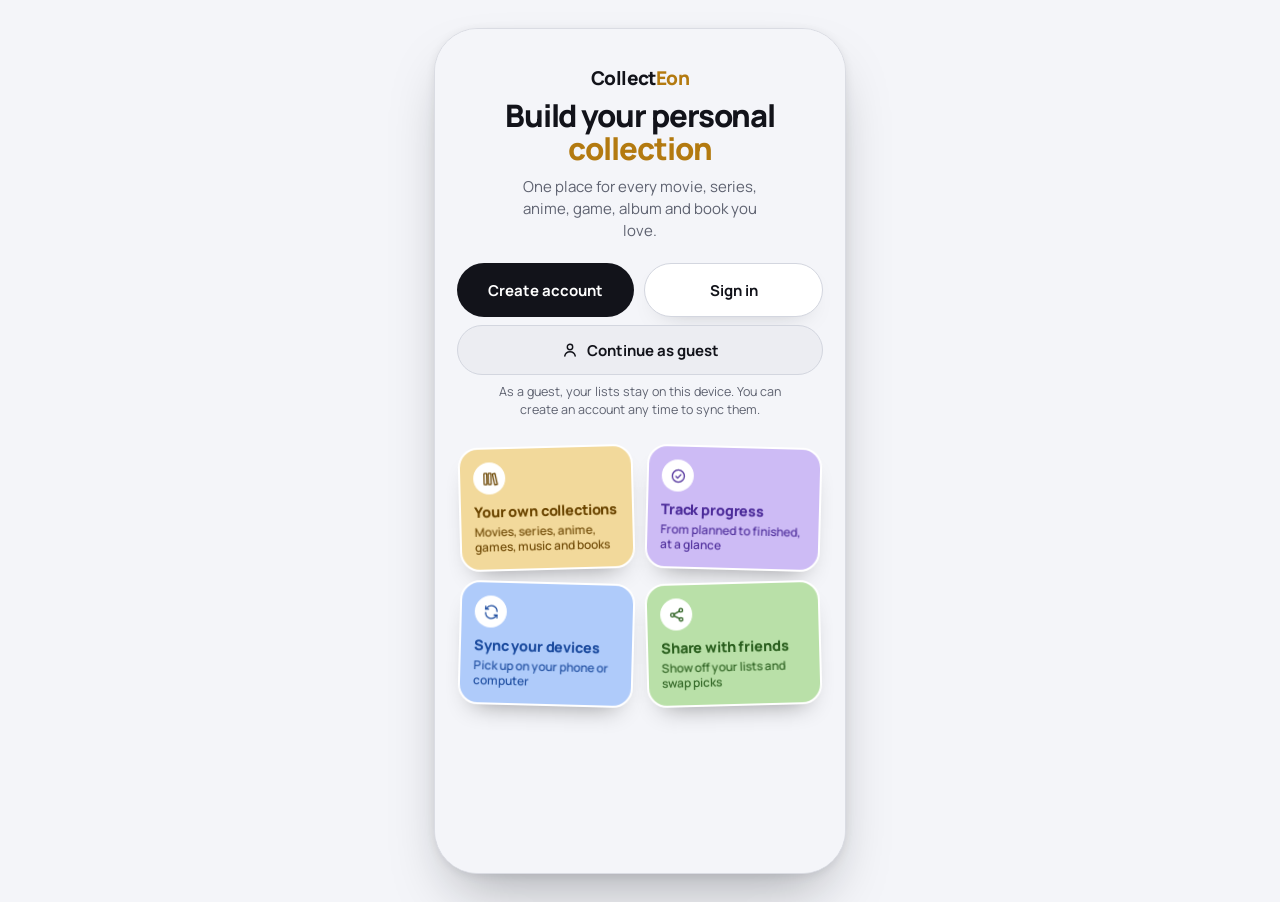
==== index.html @ cd4dd902 "Add files via upload" ====
<!doctype html>
<html lang="en">
<head>
<meta charset="utf-8">
<meta name="viewport" content="width=device-width, initial-scale=1, viewport-fit=cover">
<meta name="theme-color" content="#F4F5F9">
<title>CollectEon</title>
<meta name="application-name" content="CollectEon">
<meta name="apple-mobile-web-app-title" content="CollectEon">
<meta name="description" content="CollectEon: one place for every movie, series, anime, game, album and book you love.">
<link rel="preconnect" href="https://fonts.googleapis.com">
<link rel="preconnect" href="https://fonts.gstatic.com" crossorigin>
<link rel="preload" as="style" href="https://fonts.googleapis.com/css2?family=Manrope:wght@400;500;600;700;800&display=swap">
<link href="https://fonts.googleapis.com/css2?family=Manrope:wght@400;500;600;700;800&display=swap" rel="stylesheet" media="print" onload="this.media='all'">
<noscript><link href="https://fonts.googleapis.com/css2?family=Manrope:wght@400;500;600;700;800&display=swap" rel="stylesheet"></noscript>
<style>
:root{
  --bg:#F4F5F9; --surface:#FFFFFF; --ink:#12131A; --muted:#5E6270; --line:#DADCE3; --chip:#ECEDF2;
  --btn:#12131A; --on-btn:#FFFFFF; --shadow:0 10px 26px -18px rgba(18,19,26,0.35); --shadow-strong:0 14px 28px -12px rgba(18,19,26,0.5);
  --drop-bg:#FBE3E1; --drop-ink:#A3322B; --scrim:rgba(18,19,26,0.45); --tab-border:#E6E8EE; --accent:#B37A10; --edge:#D3D6DF;
  --frame-shadow:0 30px 60px -20px rgba(15,18,22,0.35), 0 2px 10px rgba(15,18,22,0.08);
  --font-display:"Manrope",-apple-system,BlinkMacSystemFont,"Segoe UI",sans-serif;
  --font-body:"Manrope",-apple-system,BlinkMacSystemFont,"Segoe UI",sans-serif;
  color-scheme: light;
}
@media (prefers-color-scheme: dark){
  :root:not([data-theme="light"]){
    --bg:#0E0F14; --surface:#1A1C24; --ink:#F1F2F5; --muted:#A3A7B4; --line:#2E313C; --chip:#262934;
    --btn:#F1F2F5; --on-btn:#12131A; --shadow:0 10px 26px -18px rgba(0,0,0,0.7); --shadow-strong:0 14px 28px -12px rgba(0,0,0,0.75);
    --drop-bg:#3D1B19; --drop-ink:#F08A82; --scrim:rgba(0,0,0,0.62); --tab-border:#262934; --accent:#E0AA47; --edge:#3A3E4D;
    color-scheme: dark;
  }
}
:root[data-theme="dark"]{
  --bg:#0E0F14; --surface:#1A1C24; --ink:#F1F2F5; --muted:#A3A7B4; --line:#2E313C; --chip:#262934;
  --btn:#F1F2F5; --on-btn:#12131A; --shadow:0 10px 26px -18px rgba(0,0,0,0.7); --shadow-strong:0 14px 28px -12px rgba(0,0,0,0.75);
  --drop-bg:#3D1B19; --drop-ink:#F08A82; --scrim:rgba(0,0,0,0.62); --tab-border:#262934; --accent:#E0AA47; --edge:#3A3E4D;
  color-scheme: dark;
}
:root[data-theme="light"]{ color-scheme: light; }

*{box-sizing:border-box}
html,body{height:100%;margin:0}
body{background:var(--bg);font-family:var(--font-body);color:var(--ink);-webkit-font-smoothing:antialiased}
img{max-width:100%}
[hidden]{display:none!important}
button,input,textarea{font-family:inherit;color:inherit}
button{cursor:pointer}
:focus-visible{outline:2px solid var(--accent);outline-offset:2px}

#app{min-height:100%;display:flex;align-items:stretch;justify-content:center}
.phone{position:relative;width:100%;min-height:100vh;min-height:100dvh;background:var(--bg);overflow:hidden;isolation:isolate}
@media (min-width:481px){
  #app{padding:28px 16px}
  .phone{max-width:412px;min-height:0;height:min(880px,94vh);margin:0 auto;border-radius:44px;box-shadow:var(--frame-shadow);border:1px solid var(--line)}
}
.screen{position:absolute;inset:0;display:flex;flex-direction:column;background:var(--bg);
  padding-top:env(safe-area-inset-top, 0px)}
.screen[hidden]{display:none!important}
.scroll{flex:1;overflow-y:auto;overflow-x:hidden;padding:20px 22px 28px;-webkit-overflow-scrolling:touch}
.screen.has-tabs .scroll{padding-bottom:calc(120px + env(safe-area-inset-bottom, 0px))}

/* Type */
.display-xl{margin:0;font-family:var(--font-display);font-size:29px;font-weight:800;letter-spacing:-0.03em;line-height:1.12}
.display-l{margin:0;font-family:var(--font-display);font-size:22px;font-weight:700;letter-spacing:-0.01em}
.h2{margin:0;font-family:var(--font-display);font-size:20px;font-weight:700}
.greet{margin:0 0 2px;font-size:14px;font-weight:500;color:var(--muted)}
.muted{color:var(--muted)}
.section-label{font-size:13px;font-weight:600;color:var(--muted);margin:20px 0 8px}
.tabular{font-variant-numeric:tabular-nums}

/* Buttons */
.btn{appearance:none;border:none;font-size:15px;font-weight:700;height:56px;padding:0 22px;border-radius:999px;
  display:flex;align-items:center;justify-content:center;gap:8px;width:100%;transition:transform .15s ease}
.btn:active{transform:scale(.97)}
.btn svg{width:18px;height:18px;flex:0 0 auto}
.btn-primary{background:var(--btn);color:var(--on-btn)}
.btn-secondary{background:var(--surface);color:var(--ink);box-shadow:var(--shadow);border:1.5px solid var(--edge)}
.btn-ghost{background:var(--chip);color:var(--ink)}
.btn-danger{background:var(--drop-ink);color:#fff}
.btn-small{width:auto;height:40px;padding:0 16px;font-size:13.5px}
.btn[disabled]{opacity:.4;cursor:not-allowed}
.roundbtn{width:44px;height:44px;border-radius:50%;border:none;background:var(--surface);color:var(--ink);display:flex;align-items:center;justify-content:center;
  box-shadow:var(--shadow);flex:0 0 auto}
.roundbtn svg{width:20px;height:20px}
.roundbtn.ink{background:var(--btn);color:var(--on-btn);box-shadow:none}
.roundbtn:active{transform:scale(.94)}
.linkbtn{background:none;border:none;font-size:14px;font-weight:600;color:var(--ink);padding:6px 0}

/* Top bars */
.topbar{display:flex;align-items:center;justify-content:space-between;gap:12px}
.topbar .crumb{flex:1;text-align:center;font-size:13px;font-weight:700;color:var(--deep, var(--muted));white-space:nowrap;overflow:hidden;text-overflow:ellipsis}
.topbar .spacer{width:44px;flex:0 0 auto}
.headrow{display:flex;align-items:center;justify-content:space-between;gap:12px}

/* Tab bar */
.tabbar{position:absolute;left:0;right:0;bottom:0;z-index:20;background:var(--surface);border-top:1px solid var(--tab-border);
  display:grid;grid-template-columns:repeat(3,minmax(0,1fr));padding:8px 12px calc(14px + env(safe-area-inset-bottom, 0px))}
.tab{background:none;border:none;color:var(--muted);display:flex;flex-direction:column;align-items:center;justify-content:center;gap:4px;
  font-size:11.5px;font-weight:600;min-height:52px;border-radius:14px}
.tab svg{width:22px;height:22px}
.tab.is-active{color:var(--ink);font-weight:700}

/* Covers: the poster fills its box (cropped from the centre if its shape differs), never letterboxed */
.pf{position:relative;width:100%;height:100%;display:block;overflow:hidden}
.pf.fit .pf-img{object-fit:contain}
.pf .pf-bg{position:absolute;inset:-12%;width:124%;height:124%;max-width:none;object-fit:cover;filter:blur(14px) saturate(1.15);opacity:.55;transform:scale(1.05)}
.pf .pf-img{position:relative;width:100%;height:100%;object-fit:cover;object-position:center;display:block}
.cover{position:relative;overflow:hidden;background:var(--t2, var(--chip));color:var(--deep, var(--muted));display:flex;align-items:center;justify-content:center;flex:0 0 auto}
.cover > svg{width:40%;max-width:28px;height:auto}
.cover.v1{background:var(--t1)} .cover.v2{background:var(--t2)} .cover.v3{background:var(--t3)}
.thumb-s .pf-bg{filter:blur(5px) saturate(1.15)}

/* Status pieces */
.dot{width:8px;height:8px;border-radius:50%;border:1.5px solid currentColor;flex:0 0 auto;display:inline-block}
.dot.st-progress{background:linear-gradient(90deg, currentColor 50%, transparent 50%)}
.dot.st-dropped,.dot.st-completed{background:currentColor}
.st-pill{display:inline-flex;align-items:center;gap:5px;border-radius:999px;font-size:12px;font-weight:700;border:1.5px solid transparent;white-space:nowrap}
.st-pill svg{width:12px;height:12px}
.st-pill.st-completed{background:var(--t1);color:var(--deep);border-color:var(--t1)}
.st-pill.st-progress{background:var(--chip);color:var(--ink);border-color:var(--chip)}
.st-pill.st-dropped{background:var(--drop-bg);color:var(--drop-ink);border-color:var(--drop-bg)}
.st-pill.st-planned{background:var(--surface);color:var(--muted);border-color:var(--line)}
button.st-pill{height:34px;padding:0 8px 0 10px}
button.st-pill .chev{width:12px;height:12px;opacity:.8}

/* Segmented controls */
.seg{display:grid;grid-template-columns:repeat(4,minmax(0,1fr));gap:4px;background:var(--surface);border-radius:999px;padding:5px;box-shadow:var(--shadow)}
.seg.three{grid-template-columns:repeat(3,minmax(0,1fr))}
.seg-opt{height:40px;border:none;border-radius:999px;background:transparent;color:var(--muted);font-size:13px;font-weight:600;padding:0 4px;white-space:nowrap;overflow:hidden;text-overflow:ellipsis}
.seg-opt.is-active{background:var(--btn);color:var(--on-btn);font-weight:700}

/* Fields */
.field{background:var(--surface);border:1.5px solid transparent;border-radius:16px;padding:14px 16px;font-size:15px;color:var(--ink);width:100%;box-shadow:var(--shadow)}
.field::placeholder{color:var(--muted)}
.field:focus{outline:none;border-color:var(--ink)}
textarea.field{resize:vertical;min-height:96px;line-height:1.45}

/* Select (theme picker, folder picker) */
.select-wrap{position:relative}
.select-trigger{width:100%;height:52px;display:flex;align-items:center;gap:10px;background:var(--surface);border:1.5px solid transparent;border-radius:18px;
  padding:0 16px;font-size:15px;font-weight:700;color:var(--ink);box-shadow:var(--shadow)}
.select-trigger-icon{width:22px;height:22px;display:flex;align-items:center;justify-content:center;color:var(--deep, var(--muted));flex:0 0 auto}
.select-trigger-icon svg{width:20px;height:20px}
.select-trigger-label{flex:1;text-align:left;white-space:nowrap;overflow:hidden;text-overflow:ellipsis}
.select-trigger.placeholder .select-trigger-label{color:var(--muted);font-weight:600}
.select-chevron{width:16px;height:16px;color:var(--muted);flex:0 0 auto;transition:transform .15s ease}
.select-trigger.is-open .select-chevron{transform:rotate(180deg)}
.select-count{font-size:12.5px;font-weight:700;background:var(--chip);color:var(--ink);border-radius:999px;padding:4px 10px;font-variant-numeric:tabular-nums}
.select-menu{position:absolute;top:calc(100% + 8px);left:0;right:0;background:var(--surface);border:1px solid var(--line);border-radius:18px;
  box-shadow:0 18px 40px -18px rgba(0,0,0,.45);z-index:15;overflow:hidden;padding:6px}
.select-option{display:flex;align-items:center;gap:12px;padding:12px;border-radius:12px;font-size:15px;font-weight:600;color:var(--ink);cursor:pointer}
.select-option svg{width:20px;height:20px;color:var(--deep, var(--muted));flex:0 0 auto}
.select-option span:nth-child(2){flex:1}
.select-option:hover,.select-option.is-selected{background:var(--chip)}
.select-option .select-count{background:transparent;padding:0}

/* Home (start screen) */
#screen-home .scroll{display:flex;flex-direction:column}
.home-stage{flex:1 0 auto;display:flex;flex-direction:column;align-items:center;justify-content:flex-start;text-align:center;gap:24px;padding:22px 0 8px}
.home-title{margin:0;font-family:var(--font-display);font-size:31px;text-wrap:balance;font-weight:800;letter-spacing:-0.035em;line-height:1.05}
.home-title span{display:block;color:var(--accent)}
.home-tagline{margin:12px auto 0;max-width:270px;font-size:15px;line-height:1.45;color:var(--muted)}
.home-actions{display:flex;gap:10px;width:100%;margin-top:10px}
.home-actions .btn{flex:1;padding:0 14px}
.start-label{font-size:13px;font-weight:700;color:var(--muted);margin-bottom:10px}
.cat-chips{display:flex;flex-wrap:wrap;justify-content:center;gap:8px}
.cat-chip{height:44px;border:none;border-radius:999px;background:var(--t1);color:var(--deep);display:inline-flex;align-items:center;gap:7px;padding:0 15px 0 12px;font-size:14px;font-weight:700}
.cat-chip svg{width:18px;height:18px}
.cat-chip:active{transform:scale(.96)}
.soft-card{background:var(--surface);border-radius:22px;padding:18px;box-shadow:var(--shadow)}
.cont-box{width:100%;text-align:left;padding:14px}
.cont-head{display:flex;align-items:baseline;justify-content:space-between;gap:10px;margin-bottom:12px}
.cont-head strong{font-size:15px;font-weight:800}
.cont-head span{font-size:12.5px;font-weight:600;color:var(--muted)}
.cont-row{display:grid;grid-template-columns:repeat(3,minmax(0,1fr));gap:10px}
.cc{background:none;border:none;padding:0;text-align:left;display:flex;flex-direction:column;gap:5px;min-width:0;color:var(--ink)}
.cc .cover{width:100%;height:92px;border-radius:12px}
.cc-title{font-size:12.5px;font-weight:700;white-space:nowrap;overflow:hidden;text-overflow:ellipsis}
.cc-sub{font-size:11.5px;font-weight:600;color:var(--deep);white-space:nowrap;overflow:hidden;text-overflow:ellipsis}

/* Feature cards: two rows of two, one centred below; all inside the screen */
.fan{width:100%;flex:0 0 auto;display:grid;grid-template-columns:repeat(2,minmax(0,1fr));gap:12px;padding:6px 2px 4px}
.fan-card{min-height:112px;border-radius:20px;border:2px solid var(--surface);
  box-shadow:0 14px 26px -16px rgba(0,0,0,.45);padding:13px 13px 14px;background:var(--t2);color:var(--deep);
  display:flex;flex-direction:column;align-items:flex-start;gap:10px;text-align:left;transform:var(--tf)}
.fan-card:nth-child(5){grid-column:1 / -1;justify-self:center;width:calc(50% - 6px)}
.fan-card:nth-child(4n+1){--tf:rotate(-1.5deg)}
.fan-card:nth-child(4n+2){--tf:rotate(1.5deg)}
.fan-card:nth-child(4n+3){--tf:rotate(1.5deg)}
.fan-card:nth-child(4n){--tf:rotate(-1.5deg)}
.fan-card:nth-child(5){--tf:rotate(-1deg)}
.fc-icon{width:32px;height:32px;border-radius:50%;background:var(--surface);color:var(--deep);display:flex;align-items:center;justify-content:center;flex:0 0 auto}
.fc-icon svg{width:17px;height:17px}
.fc-text{display:flex;flex-direction:column;gap:3px}
.fc-title{font-size:14.5px;font-weight:800;line-height:1.15;letter-spacing:-0.01em}
.fc-sub{font-size:12px;font-weight:600;line-height:1.3;opacity:.9}
.fan.animate .fan-card{animation:cardIn .6s cubic-bezier(.2,.8,.2,1) both}
.fan.animate .fan-card:nth-child(2){animation-delay:.06s}
.fan.animate .fan-card:nth-child(3){animation-delay:.12s}
.fan.animate .fan-card:nth-child(4){animation-delay:.18s}
.fan.animate .fan-card:nth-child(5){animation-delay:.24s}
@keyframes cardIn{from{transform:translateY(16px);opacity:0}to{transform:var(--tf);opacity:1}}
.title-block{margin-top:0}
.title-block .wordmark{margin-bottom:8px}

/* App name */
.wordmark{margin:0;text-align:center;font-family:var(--font-display);font-size:19px;font-weight:800;letter-spacing:-0.03em;color:var(--ink);flex:0 0 auto}
.wordmark span{color:var(--accent)}

/* Welcome (first screen: sign in or continue as guest) */
.welcome-scroll{display:flex;flex-direction:column;padding-top:36px;padding-bottom:calc(28px + env(safe-area-inset-bottom, 0px))}
.welcome-stage{flex:1 0 auto;display:flex;flex-direction:column;align-items:center;justify-content:flex-start;text-align:center;gap:22px}
.welcome-actions{width:100%;display:flex;flex-direction:column;gap:8px;text-align:center}
.welcome-btns{display:flex;gap:10px}
.welcome-btns .btn{flex:1;padding:0 12px;height:54px}
.welcome-guest{height:50px;font-size:15px;border:1.5px solid var(--edge)}
.welcome-note{margin:0 auto;max-width:300px;text-align:center;font-size:12.5px;line-height:1.4;color:var(--muted)}

/* Home sections for returning users */
.home-sec{width:100%;text-align:left}
.home-sec-head{display:flex;align-items:baseline;justify-content:space-between;margin:2px 0 10px}
.home-sec-head h2{margin:0;font-family:var(--font-display);font-size:18px;font-weight:800;letter-spacing:-0.02em}
.pin-row{display:flex;gap:10px;overflow-x:auto;margin:0 -22px;padding:0 22px 4px;scrollbar-width:none}
.pin-row::-webkit-scrollbar{display:none}
.pin-card{flex:0 0 150px;border:none;border-radius:20px;background:var(--t1);color:var(--deep);padding:14px;text-align:left;display:flex;flex-direction:column;gap:8px}
.pin-card svg{width:20px;height:20px}
.pin-card .pc-name{font-size:14.5px;font-weight:800;color:var(--ink);white-space:nowrap;overflow:hidden;text-overflow:ellipsis}
.pin-card .pc-prog{font-size:12px;font-weight:600}
.pin-card .bar{background:color-mix(in srgb, var(--deep) 16%, transparent)}
.cont-box{text-align:left}
.pick-btn{display:inline-flex;align-items:center;gap:6px;height:32px;padding:0 12px;border:none;border-radius:999px;background:var(--chip);color:var(--ink);font-size:12.5px;font-weight:700}
.pick-btn svg{width:15px;height:15px}
.act-row{width:100%;border:none;text-align:left;background:var(--surface);border-radius:18px;padding:8px 14px 8px 8px;display:flex;align-items:center;gap:12px;color:var(--ink)}
.act-row .cover{width:40px;height:56px;border-radius:10px}
.act-text{flex:1;min-width:0;display:flex;flex-direction:column;gap:2px}
.act-title{font-size:14.5px;font-weight:700;white-space:nowrap;overflow:hidden;text-overflow:ellipsis}
.act-sub{font-size:12.5px;font-weight:600;color:var(--deep);white-space:nowrap;overflow:hidden;text-overflow:ellipsis}
.act-time{font-size:12px;color:var(--muted);flex:0 0 auto}
.stats-card{padding:16px}
.stat-tiles{display:grid;grid-template-columns:repeat(3,minmax(0,1fr));gap:8px}
.stat-tile{background:var(--bg);border-radius:14px;padding:12px 10px;display:flex;flex-direction:column;gap:2px}
.st-num{font-family:var(--font-display);font-size:24px;font-weight:800;letter-spacing:-0.02em}
.st-lab{font-size:11.5px;font-weight:600;color:var(--muted);line-height:1.25}
.cat-bars{margin-top:14px;display:flex;flex-direction:column;gap:10px}
.cat-bar{display:grid;grid-template-columns:22px minmax(0,1fr) auto;align-items:center;gap:10px}
.cat-bar svg{width:18px;height:18px;color:var(--deep)}
.cat-bar .cb-main{display:flex;flex-direction:column;gap:5px;min-width:0}
.cat-bar .cb-name{font-size:13px;font-weight:700}
.cat-bar .cb-num{font-size:12.5px;font-weight:700;color:var(--muted)}
.pick-card{text-align:center;display:flex;flex-direction:column;align-items:center}
.pick-eyebrow{margin:0 0 14px;font-size:13px;font-weight:700;color:var(--muted)}
.pick-card .cover{width:120px;height:180px;border-radius:16px;box-shadow:0 18px 30px -16px rgba(0,0,0,.45)}
.pick-card .modal-actions{width:100%}

/* Collections */
.coll-list{display:flex;flex-direction:column;gap:12px;margin-top:14px}
.coll-card{width:100%;background:var(--surface);border-radius:24px;padding:13px 6px 13px 14px;display:flex;align-items:center;gap:4px;box-shadow:var(--shadow);color:var(--ink)}
.coll-open{flex:1;min-width:0;border:none;background:none;padding:0;text-align:left;display:flex;align-items:center;gap:14px;color:inherit}
.coll-more{width:40px;height:44px;border:none;border-radius:12px;background:transparent;color:var(--muted);display:flex;align-items:center;justify-content:center;flex:0 0 auto}
.coll-more svg{width:20px;height:20px}
.coll-more:hover{background:var(--chip)}
.coll-name .pin-mark{display:inline-flex;vertical-align:-2px;margin-right:5px;color:var(--accent)}
.coll-name .pin-mark svg{width:14px;height:14px}
.stack-covers{display:flex;flex:0 0 auto;width:76px;height:68px;justify-content:center}
.stack-covers .cover{width:40px;height:58px;border-radius:10px;border:2px solid var(--surface)}
.stack-covers .cover:nth-child(2){margin-left:-22px;margin-top:4px}
.stack-covers .cover:nth-child(3){margin-left:-22px;margin-top:8px}
.coll-meta{flex:1;min-width:0;display:flex;flex-direction:column;gap:6px}
.coll-name{font-size:16px;font-weight:700;white-space:nowrap;overflow:hidden;text-overflow:ellipsis}
.coll-kind{font-size:12.5px;font-weight:600;color:var(--deep)}
.bar{height:6px;border-radius:4px;background:var(--track);overflow:hidden;display:block}
.bar > span{display:block;height:100%;border-radius:4px;background:var(--bar);transition:width .25s ease}
.coll-progress{font-size:12.5px;color:var(--muted)}
.coll-open > svg{width:16px;height:16px;color:var(--muted);flex:0 0 auto}

.empty{display:flex;flex-direction:column;align-items:center;text-align:center;gap:14px;padding:48px 20px;color:var(--muted)}
.empty .ring-icon{width:60px;height:60px;border-radius:50%;background:var(--chip);display:flex;align-items:center;justify-content:center;color:var(--muted)}
.empty .ring-icon svg{width:26px;height:26px}
.empty p{margin:0;max-width:240px;font-size:14px;line-height:1.45}

/* Collection detail */
.coll-title{margin-top:14px}
.progress-row{margin-top:10px;display:flex;align-items:center;gap:12px}
.progress-row .bar{flex:1;height:8px}
.progress-row .count{font-size:13px;font-weight:700;color:var(--deep);white-space:nowrap}
.tool-row{margin-top:14px;display:flex;gap:8px;align-items:center}
.search-wrap{flex:1;min-width:0;position:relative}
.search-field{height:48px;border-radius:16px;background:var(--surface);display:flex;align-items:center;gap:10px;padding:0 6px 0 14px;box-shadow:var(--shadow);border:1.5px solid transparent}
.search-field:focus-within{border-color:var(--ink)}
.search-field > svg{width:18px;height:18px;color:var(--muted);flex:0 0 auto}
.search-field input{flex:1;min-width:0;border:none;outline:none;background:transparent;font-size:15px;color:var(--ink)}
.search-field input::placeholder{color:var(--muted)}
.search-go{width:36px;height:36px;border-radius:12px;border:none;background:var(--btn);color:var(--on-btn);display:flex;align-items:center;justify-content:center;flex:0 0 auto}
.search-go svg{width:16px;height:16px}
.tool-row.manual{justify-content:flex-end}
.view-toggle{display:flex;gap:2px;background:var(--surface);border-radius:14px;padding:4px;box-shadow:var(--shadow);flex:0 0 auto}
.view-btn{width:40px;height:40px;border-radius:11px;border:none;background:transparent;color:var(--muted);display:flex;align-items:center;justify-content:center}
.view-btn svg{width:18px;height:18px}
.view-btn.is-active{background:var(--btn);color:var(--on-btn)}
.chips{margin:12px -22px 0;padding:0 22px 2px;display:flex;gap:8px;overflow-x:auto;scrollbar-width:none}
.chips::-webkit-scrollbar{display:none}
.chip{height:36px;border:1.5px solid var(--line);border-radius:999px;background:transparent;color:var(--ink);padding:0 14px;font-size:13px;font-weight:600;flex:0 0 auto;white-space:nowrap}
.chip.is-active{background:var(--btn);color:var(--on-btn);border-color:var(--btn);font-weight:700}

.suggest-dropdown{position:absolute;top:calc(100% + 6px);left:0;right:0;background:var(--surface);border:1px solid var(--line);border-radius:16px;
  max-height:260px;overflow-y:auto;z-index:15;box-shadow:0 18px 40px -18px rgba(0,0,0,.45);padding:4px}
.suggest-item{display:flex;align-items:center;gap:10px;padding:8px;border-radius:12px;cursor:pointer}
.suggest-item:hover,.suggest-item:active{background:var(--chip)}
.suggest-item .cover{width:30px;height:44px;border-radius:7px}
.suggest-text{flex:1;min-width:0}
.suggest-title{display:block;font-size:14px;font-weight:600;white-space:nowrap;overflow:hidden;text-overflow:ellipsis}
.suggest-year{display:block;font-size:12px;color:var(--muted)}

.item-list{margin-top:14px;display:flex;flex-direction:column;gap:10px}
.item-row{background:var(--surface);border-radius:20px;padding:8px 10px 8px 8px;display:flex;align-items:center;gap:10px}
.item-open{flex:1;min-width:0;display:flex;align-items:center;gap:12px;background:none;border:none;padding:0;text-align:left;color:var(--ink)}
.item-open .cover{width:44px;height:62px;border-radius:11px}
.item-text{flex:1;min-width:0;display:flex;flex-direction:column;gap:3px}
.item-title{font-size:15px;font-weight:700;white-space:nowrap;overflow:hidden;text-overflow:ellipsis}
.item-sub{font-size:12.5px;color:var(--muted);white-space:nowrap;overflow:hidden;text-overflow:ellipsis}
.item-row.is-dropped .item-title{color:var(--muted)}
.item-grid{margin-top:14px;display:grid;grid-template-columns:repeat(3,minmax(0,1fr));gap:14px 10px}
.tile{background:none;border:none;padding:0;text-align:left;display:flex;flex-direction:column;gap:6px;min-width:0;color:var(--ink)}
.tile .cover{width:100%;aspect-ratio:2/3;border-radius:16px}
.tile .st-pill{position:absolute;left:6px;bottom:6px;padding:3px 7px;font-size:10.5px;z-index:2}
.tile .st-pill svg{width:10px;height:10px}
.tile-title{font-size:13px;font-weight:700;white-space:nowrap;overflow:hidden;text-overflow:ellipsis}
.tile.is-dropped .tile-title{color:var(--muted)}
.list-note{padding:24px 8px;text-align:center;color:var(--muted);font-size:14px}
.spin{width:16px;height:16px;border-radius:50%;border:2px solid color-mix(in srgb, currentColor 35%, transparent);border-top-color:currentColor;animation:spin .7s linear infinite}
@keyframes spin{to{transform:rotate(360deg)}}

.fab{position:absolute;right:22px;bottom:calc(104px + env(safe-area-inset-bottom, 0px));width:60px;height:60px;border-radius:50%;border:none;
  background:var(--btn);color:var(--on-btn);display:flex;align-items:center;justify-content:center;box-shadow:var(--shadow-strong);z-index:12}
.fab svg{width:24px;height:24px}
.fab:active{transform:scale(.94)}

/* Item detail */
.item-band{position:absolute;left:0;right:0;top:0;height:250px;background:var(--t1);border-radius:0 0 36px 36px;pointer-events:none}
#screen-item .scroll{position:relative;padding-top:0;padding-bottom:calc(32px + env(safe-area-inset-bottom, 0px))}
.item-hero{position:relative;display:flex;flex-direction:column;align-items:center;text-align:center}
.item-cover{margin-top:4px;width:176px;height:264px;border-radius:22px;box-shadow:0 24px 40px -18px rgba(0,0,0,.5)}
.item-cover > svg{max-width:40px}
.item-cover.has-img{background:var(--surface);transition:width .2s ease,height .2s ease}
.item-name{margin:20px 0 0;font-family:var(--font-display);font-size:27px;font-weight:800;letter-spacing:-0.03em;line-height:1.15;text-wrap:balance}
.item-subline{margin-top:4px;font-size:14px;color:var(--muted)}
/* Two columns: official info on the left, your own score, status and playtime on the right */
.item-cols{display:grid;grid-template-columns:repeat(2,minmax(0,1fr));gap:10px;margin-top:18px;align-items:stretch;text-align:left}
.info-col{display:flex;flex-direction:column;gap:8px;min-width:0}
.col-head{display:flex;align-items:center;justify-content:space-between;gap:6px;min-height:24px;padding:0 4px}
.col-title{font-size:12px;font-weight:700;letter-spacing:.06em;text-transform:uppercase;color:var(--muted)}
.src-tag{font-size:11px;font-weight:700;border-radius:999px;padding:3px 8px;background:var(--surface);color:var(--ink);border:1px solid var(--edge);white-space:nowrap}
#item-info{flex:1;display:flex;flex-direction:column;gap:8px}
#item-info .stat-card{flex:1 1 auto;justify-content:center}
#item-info .stat-card{padding:10px 14px;border-radius:16px}
#item-info .stat-value{font-size:14.5px}
#item-info .notice{margin-top:0;padding:14px;font-size:13.5px}
.mine-col{display:flex;flex-direction:column;gap:8px;min-width:0}
.mine-card{flex:1;background:var(--t1);color:var(--deep);border-radius:20px;padding:14px;display:flex;flex-direction:column;gap:12px;min-width:0}
.mine-col .col-title{color:var(--deep)}
.mine-col .col-head{padding:0 4px}
.mine-field{display:flex;flex-direction:column;gap:6px}
.mine-field[hidden]{display:none}
.mine-label{font-size:12px;font-weight:600}
.mine-box{height:48px;border-radius:14px;background:var(--surface);display:flex;align-items:center;padding:0 12px 0 14px;gap:6px;border:1.5px solid transparent}
.mine-box:focus-within{border-color:var(--ink)}
.mine-box input{flex:1;min-width:0;width:100%;border:none;outline:none;background:transparent;padding:0;font-size:19px;font-weight:800;color:var(--ink);font-variant-numeric:tabular-nums;-moz-appearance:textfield;appearance:textfield}
.mine-box input::-webkit-outer-spin-button,.mine-box input::-webkit-inner-spin-button{-webkit-appearance:none;margin:0}
.mine-box input::placeholder{color:var(--muted);font-weight:700}
.mine-unit{font-size:13px;font-weight:700;color:var(--muted);flex:0 0 auto}
.mine-select{position:relative;display:block}
.mine-select select{width:100%;height:48px;border:1.5px solid transparent;border-radius:14px;background:var(--surface);color:var(--ink);padding:0 34px 0 14px;font-family:inherit;font-size:15px;font-weight:700;appearance:none;-webkit-appearance:none;cursor:pointer}
.mine-select select:focus{outline:none;border-color:var(--ink)}
.mine-select select.is-dropped{background:var(--drop-bg);color:var(--drop-ink)}
.mine-select svg{position:absolute;right:12px;top:16px;width:16px;height:16px;pointer-events:none;color:var(--muted)}
.mine-col .mode-note{margin-top:0;min-height:48px;border-radius:14px;padding:10px 12px;box-shadow:none;font-size:13.5px}
/* Genre picker in the add/edit form: type to filter, or open the full list */
.combo{position:relative}
.combo .field{padding-right:52px}
.combo-toggle{position:absolute;right:6px;top:6px;width:44px;height:40px;border:none;border-radius:12px;background:transparent;color:var(--muted);display:flex;align-items:center;justify-content:center;cursor:pointer}
.combo-toggle svg{width:16px;height:16px;transition:transform .15s ease}
.combo.is-open .combo-toggle svg{transform:rotate(180deg)}
.combo-menu{position:absolute;top:calc(100% + 6px);left:0;right:0;z-index:30;background:var(--surface);border:1px solid var(--line);border-radius:16px;padding:6px;box-shadow:0 18px 40px -16px rgba(0,0,0,.45);max-height:236px;overflow-y:auto}
.combo-opt{display:block;width:100%;min-height:42px;border:none;border-radius:10px;background:transparent;color:var(--ink);text-align:left;padding:0 12px;font-size:15px;font-weight:600;cursor:pointer}
.combo-opt:hover,.combo-opt.is-active{background:var(--t1, var(--chip));color:var(--deep, var(--ink))}
.combo-opt.is-active{font-weight:700}
.stat-grid{display:grid;grid-template-columns:repeat(2,minmax(0,1fr));gap:10px;margin-top:14px}
.stat-card{background:var(--surface);border-radius:18px;padding:12px 14px;display:flex;flex-direction:column;gap:4px;min-width:0}
.stat-card.wide{grid-column:1 / -1}
.stat-label{font-size:12px;font-weight:600;color:var(--muted)}
.stat-value{font-size:16px;font-weight:700;overflow-wrap:anywhere}
.notice{background:var(--surface);border-radius:18px;padding:16px;font-size:14px;line-height:1.45;color:var(--muted);margin-top:14px;text-align:left}
.notice a{color:var(--ink);font-weight:700}
.bottom-actions{position:absolute;left:22px;right:22px;bottom:calc(22px + env(safe-area-inset-bottom, 0px));display:flex;gap:10px;z-index:5}
.bottom-actions .btn{flex:1}
.footer-bar{flex:0 0 auto;padding:12px 22px calc(22px + env(safe-area-inset-bottom, 0px))}

/* Edit form */
.edit-poster{display:block;width:150px;height:225px;transition:width .2s ease,height .2s ease;margin:6px auto 12px;border-radius:20px;border:none;padding:0;cursor:pointer;background:var(--t1)}
.edit-poster-hint{display:flex;flex-direction:column;align-items:center;gap:8px;font-size:13px;font-weight:600;color:var(--deep);padding:0 14px}
.edit-poster-hint svg{width:30px;height:30px}
.poster-tools{display:flex;justify-content:center;gap:8px}
.visually-hidden{position:absolute;width:1px;height:1px;overflow:hidden;clip:rect(0 0 0 0);white-space:nowrap}
.field-grid{display:grid;grid-template-columns:repeat(2,minmax(0,1fr));column-gap:10px}
.field-grid .wide{grid-column:1 / -1}
.form-error{font-size:13px;color:var(--drop-ink);margin:10px 0 0;text-align:center}

/* Sheet + modal + toast */
.overlay{position:absolute;inset:0;background:var(--scrim);z-index:40;display:flex;align-items:flex-end}
.overlay.center{align-items:center;justify-content:center;padding:22px}
.sheet{width:100%;background:var(--surface);border-radius:28px 28px 0 0;padding:10px 22px calc(26px + env(safe-area-inset-bottom, 0px));animation:sheetIn .22s ease-out}
@keyframes sheetIn{from{transform:translateY(40px);opacity:.4}to{transform:none;opacity:1}}
.sheet-handle{display:block;width:40px;height:5px;border-radius:3px;background:var(--line);margin:0 auto 16px}
.sheet-head{display:flex;align-items:center;gap:12px}
.sheet-head .cover{width:44px;height:62px;border-radius:11px}
.sheet-title{font-family:var(--font-display);font-size:20px;font-weight:700;line-height:1.2}
.sheet-sub{font-size:13px;color:var(--muted)}
.sheet-opts{margin-top:16px;display:flex;flex-direction:column;gap:6px}
.sheet-opt{height:54px;border:none;border-radius:16px;background:transparent;color:var(--ink);display:flex;align-items:center;gap:12px;padding:0 16px;font-size:15.5px;font-weight:600;text-align:left}
.sheet-opt .dot{width:12px;height:12px;border-width:2px}
.sheet-opt .dot.st-completed{color:var(--bar)}
.sheet-opt .dot.st-dropped{color:var(--drop-ink)}
.sheet-opt .dot.st-planned{color:var(--muted)}
.sheet-opt span:nth-child(2){flex:1}
.sheet-opt svg{width:18px;height:18px}
.sheet-opt.is-active{background:var(--chip)}
.sheet-opt.danger{color:var(--drop-ink)}
.sheet-opt:hover{background:var(--chip)}
.sheet .btn{margin-top:12px;height:52px}
.modal-card{background:var(--surface);border-radius:24px;padding:22px;width:100%;max-width:320px}
.modal-title{margin:0 0 8px;font-family:var(--font-display);font-size:20px;font-weight:700}
.modal-body{font-size:14px;color:var(--muted);margin:0 0 18px;line-height:1.45}
.modal-actions{display:flex;gap:10px}
.modal-actions .btn{flex:1;height:48px}
.toast{position:absolute;left:22px;right:22px;bottom:calc(22px + env(safe-area-inset-bottom, 0px));background:var(--btn);color:var(--on-btn);border-radius:16px;padding:12px 16px;
  display:flex;align-items:center;justify-content:space-between;gap:10px;font-size:14px;box-shadow:var(--shadow-strong);z-index:50}
.phone.tabs-on .toast{bottom:calc(100px + env(safe-area-inset-bottom, 0px))}
.toast button{background:none;border:none;color:inherit;font-weight:800;font-size:14px;text-decoration:underline;flex:0 0 auto}

/* Account + sign-in */
.auth-lead{margin:10px 0 0;font-size:15px;line-height:1.45;color:var(--muted)}
.auth-mode{margin-top:22px}
.auth-mode.seg{grid-template-columns:repeat(2,minmax(0,1fr))}
.provider-btn{margin-top:12px}
.auth-divider{display:flex;align-items:center;gap:12px;margin:20px 0 4px;font-size:13px;font-weight:600;color:var(--muted)}
.auth-divider::before,.auth-divider::after{content:"";flex:1;height:1px;background:var(--line)}
.pw-wrap{position:relative}
.pw-wrap .field{padding-right:76px}
.pw-toggle{position:absolute;right:8px;top:50%;transform:translateY(-50%);height:36px;padding:0 12px;border:none;border-radius:10px;background:var(--chip);color:var(--ink);font-size:12.5px;font-weight:700}
.auth-msg{margin:14px 0 0;font-size:14px;line-height:1.45;border-radius:14px;padding:12px 14px}
.auth-msg.error{background:var(--drop-bg);color:var(--drop-ink)}
.auth-msg.info{background:var(--chip);color:var(--ink)}
.auth-submit{margin-top:18px}
.auth-forgot{display:block;margin:14px auto 0}
.acct-head{display:flex;align-items:center;gap:12px}
.acct-avatar{width:44px;height:44px;border-radius:50%;background:var(--btn);color:var(--on-btn);display:flex;align-items:center;justify-content:center;font-weight:800;font-size:17px;flex:0 0 auto}
.acct-email{font-size:15px;font-weight:700;overflow-wrap:anywhere}
.acct-sync{font-size:12.5px;color:var(--muted);display:flex;align-items:center;gap:6px;margin-top:2px}
.acct-sync .sdot{width:8px;height:8px;border-radius:50%;background:#2E9E5B}
.acct-sync.syncing .sdot{background:var(--accent)}
.acct-sync.offline .sdot,.acct-sync.error .sdot{background:var(--drop-ink)}
.acct-actions{display:flex;gap:8px;margin-top:14px;flex-wrap:wrap}
.acct-actions .btn{flex:1}
.danger-link{display:block;margin:16px auto 0;background:none;border:none;color:var(--drop-ink);font-size:14px;font-weight:700;padding:8px}
.acct-pitch strong{display:block;font-size:16px;font-weight:800;margin-bottom:6px}
.acct-pitch p{margin:0 0 14px;font-size:14px;line-height:1.45;color:var(--muted)}

/* Items without a status: multiplayer games and single songs */
.mode-note{margin-top:18px;width:100%;min-height:50px;box-sizing:border-box;padding:12px 18px;background:var(--surface);border-radius:999px;display:flex;align-items:center;justify-content:center;gap:8px;font-size:14px;font-weight:700;color:var(--deep);box-shadow:var(--shadow);text-align:center}
.mode-note svg{width:18px;height:18px;flex:0 0 auto}
.st-pill.st-mode{background:var(--t1);color:var(--deep);border-color:var(--t1)}
.item-row .st-pill.st-mode{height:34px;padding:0 10px;flex:0 0 auto}
.seg.two{grid-template-columns:repeat(2,minmax(0,1fr))}
.kind-hint{margin:8px 2px 0;font-size:13px;line-height:1.4;color:var(--muted)}

/* Outlines so cards and buttons stand out from the background in light and dark */
.act-row,.stats-card,.cont-box,.coll-card,.stat-card{border:1px solid var(--edge)}
.stat-tile{border:1px solid var(--edge)}

/* Labelled "Add manually" button in a collection */
.fab.fab-label{width:auto;height:52px;border-radius:999px;padding:0 20px 0 16px;gap:8px;font-size:15px;font-weight:700}
.fab.fab-label svg{width:20px;height:20px}

/* Item page closing back into its card */
#screen-item.is-closing{z-index:60;pointer-events:none}

/* Personal notes: 1,000 character limit */
.notes-field{font-size:16px;line-height:1.6;min-height:132px;resize:vertical}
.notes-foot{display:flex;flex-direction:column;gap:8px;margin-top:10px}
.notes-foot .bar{height:4px}
.notes-foot .bar > span{background:var(--line)}
.notes-row{display:flex;justify-content:space-between;gap:12px;font-size:13px;color:var(--muted)}
.notes-count{font-weight:700;color:var(--deep)}
.notes-foot.is-near .bar > span{background:var(--bar)}
.notes-foot.is-full .bar > span{background:var(--drop-ink)}
.notes-foot.is-full .notes-count{color:var(--drop-ink)}

/* Start a collection */
.start-btn{margin-top:4px}
.fill-opts{margin-top:16px;display:flex;flex-direction:column;gap:10px}
.fill-opt{display:flex;align-items:center;gap:14px;width:100%;text-align:left;border:1.5px solid var(--edge);background:var(--bg);color:var(--ink);border-radius:20px;padding:14px 12px 14px 14px}
.fill-opt:active{transform:scale(.98)}
.fill-ic{width:44px;height:44px;border-radius:14px;background:var(--btn);color:var(--on-btn);display:flex;align-items:center;justify-content:center;flex:0 0 auto}
.fill-ic svg{width:22px;height:22px}
.fill-text{flex:1;min-width:0;display:flex;flex-direction:column;gap:3px}
.fill-text strong{font-size:16px;font-weight:800}
.fill-text span{font-size:13px;line-height:1.4;color:var(--muted)}
.fill-chev{width:18px;height:18px;color:var(--muted);flex:0 0 auto}
#new-fill-hint:empty{display:none}
.select-option.is-disabled{opacity:.42;cursor:not-allowed}
.select-option.is-disabled:hover{background:transparent}
.select-option .opt-note{flex:0 0 auto;font-size:12px;font-weight:600;color:var(--muted)}

/* Extra filters in a collection */
.chips.filter-row{margin-top:8px;align-items:center}
.filter-lab{flex:0 0 auto;font-size:12.5px;font-weight:600;color:var(--muted);margin-right:2px}
.chip.filter-chip{display:inline-flex;align-items:center;gap:6px;padding:0 10px 0 14px}
.chip.filter-chip svg{width:12px;height:12px;opacity:.75}
.list-note .linkbtn{display:block;margin:8px auto 0;text-decoration:underline}
.sheet-opt .opt-label{flex:1}
#filter-opts .sheet-opt span:nth-child(2){flex:0 0 auto}
.sheet-opt .opt-gap{width:18px;flex:0 0 auto}
.sheet-opt .opt-count{font-size:13px;font-weight:700;color:var(--muted);font-variant-numeric:tabular-nums}

/* Item page: back, edit and delete stay pinned while scrolling */
.item-topbar{position:sticky;top:0;z-index:8;display:grid;grid-template-columns:100px minmax(0,1fr) 100px;align-items:center;gap:8px;
  margin:0 -22px;padding:14px 22px 10px;transition:background .2s ease, box-shadow .2s ease}
.itb-side{display:flex;gap:8px}
.itb-right{justify-content:flex-end}
.item-topbar .crumb{text-align:center;font-size:13px;font-weight:700;color:var(--deep, var(--muted));white-space:nowrap;overflow:hidden;text-overflow:ellipsis}
.item-topbar.is-stuck{background:color-mix(in srgb, var(--bg) 88%, transparent);-webkit-backdrop-filter:blur(14px);backdrop-filter:blur(14px);box-shadow:0 10px 18px -16px rgba(0,0,0,.5)}
.item-topbar.is-stuck .crumb{color:var(--ink)}

/* My score: big number with /10 right beside it */
.mine-box.score-box{height:60px;justify-content:flex-start;gap:3px;cursor:text}
.mine-box.score-box input{flex:0 0 auto;width:calc(var(--len, 1) * 1ch + 2px);font-size:32px;line-height:1;letter-spacing:-0.02em}
.mine-box.score-box .mine-unit{font-size:15px;align-self:center;margin-top:8px}

/* Season and episode progress */
.prog-sum{font-size:13px;font-weight:700;text-align:right}
.prog-next{flex:0 0 auto;display:inline-flex;align-items:center;gap:6px;height:40px;padding:0 14px 0 12px;border:none;border-radius:999px;background:var(--btn);color:var(--on-btn);font-size:13.5px;font-weight:700}
.prog-next svg{width:16px;height:16px}
.prog-next:active{transform:scale(.96)}
.prog-next[disabled]{opacity:.45;cursor:default;transform:none}
.prog-next[disabled] svg{display:none}

/* Notes: shows when the text is saved */
.notes-head{display:flex;align-items:center;gap:10px;margin:20px 0 8px;min-height:32px}
.notes-head .section-label{margin:0;flex:1}
.notes-state{display:inline-flex;align-items:center;gap:5px;font-size:12.5px;font-weight:700;color:var(--muted)}
.notes-state.is-saved{color:#2E9E5B}
.notes-state svg{width:14px;height:14px}
.notes-done{display:inline-flex;align-items:center;gap:5px;height:32px;padding:0 12px 0 10px;border:none;border-radius:999px;background:var(--btn);color:var(--on-btn);font-size:13px;font-weight:700}
.notes-done svg{width:14px;height:14px}

/* Data source credits (TMDB and RAWG) */
.about-card{font-size:14px;line-height:1.5}
.about-mark{text-align:left;font-size:22px;margin-bottom:6px}
.credits{padding:6px}
.credit-row{display:flex;align-items:center;gap:14px;padding:12px;color:var(--ink);text-decoration:none}
.credit-row + .credit-row{border-top:1px solid var(--line)}
.credit-logo{flex:0 0 auto;width:64px;height:40px;border-radius:10px;background:var(--chip);color:var(--ink);display:flex;align-items:center;justify-content:center}
.credit-logo svg{width:22px;height:22px}
.credit-logo.tmdb{background:transparent;width:auto;min-width:64px;height:auto}
.credit-logo.tmdb img{display:block;width:96px;height:auto}
.tmdb-fallback{font-size:13px;font-weight:800;color:#01b4e4;letter-spacing:.04em}
.credit-text{display:flex;flex-direction:column;gap:3px;min-width:0}
.credit-text strong{font-size:14.5px;font-weight:800}
.credit-text span{font-size:12.5px;line-height:1.4;color:var(--muted)}
.credit-text .credit-link{color:var(--ink);font-weight:700}
.data-credit{display:block;margin:16px 4px 0;text-align:center;font-size:12px;font-weight:600;color:var(--muted);text-decoration:none}
.data-credit strong{color:var(--ink)}
.data-credit.item-credit{margin-top:10px;text-align:right}
.pick-card .data-credit{margin-top:6px}
.suggest-credit{display:block;padding:8px 10px 6px;border-top:1px solid var(--line);margin-top:4px;font-size:11.5px;font-weight:600;color:var(--muted);text-align:right;text-decoration:none}
.suggest-credit strong{color:var(--ink)}

/* Rounded pickers (status, season, episode) that open a sheet instead of a system list */
.pick-trigger{width:100%;height:48px;border:1.5px solid transparent;border-radius:14px;background:var(--surface);color:var(--ink);padding:0 10px 0 14px;
  font-size:15px;font-weight:700;display:flex;align-items:center;gap:8px;text-align:left}
.pick-trigger .pt-label{flex:1;min-width:0;display:block;white-space:nowrap;overflow:hidden;text-overflow:ellipsis}
.pick-trigger{gap:4px}
.pick-trigger .pt-label .dot{width:9px;height:9px}
.pick-trigger .chev{width:16px;height:16px;color:var(--muted);flex:0 0 auto}
.pick-trigger:active{transform:scale(.98)}
.pick-trigger.is-dropped{background:var(--drop-bg);color:var(--drop-ink)}
.pick-trigger.is-empty .pt-label{color:var(--muted)}
.pick-trigger[disabled]{opacity:.5;cursor:default;transform:none}
.mine-prog{display:flex;flex-direction:column;gap:12px}
.prog-meta{display:flex;flex-direction:column;gap:6px}
.prog-meta .bar{height:6px;background:color-mix(in srgb, var(--deep) 16%, transparent)}
.mine-prog .prog-sum{font-size:12px;font-weight:700;text-align:left}
.mine-prog .prog-next{width:100%;justify-content:center;height:44px}
#ps-opts.sheet-opts{max-height:52vh;overflow-y:auto;padding:2px}
#ps-opts .opt-sub{font-size:13px;font-weight:600;color:var(--muted)}
#ps-opts .sheet-opt .dot{width:12px;height:12px;border-width:2px}
#ps-opts .sheet-opt .dot.st-completed{color:var(--bar)}
#ps-opts .sheet-opt .dot.st-dropped{color:var(--drop-ink)}
#ps-opts .sheet-opt .dot.st-planned{color:var(--muted)}
.ps-grid{margin-top:16px;display:grid;grid-template-columns:repeat(5,minmax(0,1fr));gap:8px;max-height:46vh;overflow-y:auto;padding:2px}
.ps-num{height:50px;border-radius:16px;border:1.5px solid var(--line);background:transparent;color:var(--ink);font-size:16px;font-weight:700;font-variant-numeric:tabular-nums}
.ps-num.is-done{background:var(--t1);color:var(--deep);border-color:var(--t1)}
.ps-num.is-active{background:var(--btn);color:var(--on-btn);border-color:var(--btn)}
.ps-num.ps-clear{grid-column:1 / -1;height:44px;font-size:14px;font-weight:600;color:var(--muted)}

.search-close{width:36px;height:36px;border-radius:12px;border:none;background:transparent;color:var(--muted);display:flex;align-items:center;justify-content:center;flex:0 0 auto}
.search-close svg{width:16px;height:16px}

@media (prefers-reduced-motion:reduce){*{animation:none!important;transition:none!important}}
</style>
<link rel="preconnect" href="https://cdn.jsdelivr.net" crossorigin>
<link rel="preconnect" href="https://vyshzvrsitibscjfurth.supabase.co" crossorigin>
</head>
<body>
<div id="app">
  <div class="phone" id="phone">

    <!-- WELCOME (sign in or continue as guest) -->
    <section class="screen" id="screen-welcome" hidden>
      <div class="scroll welcome-scroll">
        <div class="welcome-stage">
          <div class="title-block">
            <p class="wordmark" aria-label="CollectEon">Collect<span>Eon</span></p>
            <h1 class="home-title">Build your personal <span>collection</span></h1>
            <p class="home-tagline">One place for every movie, series, anime, game, album and book you love.</p>
          </div>
          <div class="welcome-actions">
            <div class="welcome-btns">
              <button class="btn btn-primary" id="welcome-signup" type="button">Create account</button>
              <button class="btn btn-secondary" id="welcome-signin" type="button">Sign in</button>
            </div>
            <button class="btn btn-ghost welcome-guest" id="welcome-guest" type="button"><svg viewBox="0 0 24 24" fill="none" stroke="currentColor" stroke-width="1.9" stroke-linecap="round" stroke-linejoin="round" aria-hidden="true"><circle cx="12" cy="8" r="3.6"/><path d="M5 20c.8-3.6 3.6-5.6 7-5.6s6.2 2 7 5.6"/></svg>Continue as guest</button>
            <p class="welcome-note" id="welcome-note">As a guest, your lists stay on this device. You can create an account any time to sync them.</p>
          </div>
          <div class="fan" id="welcome-fan" aria-hidden="true"></div>
        </div>
      </div>
    </section>

    <!-- HOME -->
    <section class="screen has-tabs" id="screen-home" hidden>
      <div class="scroll">
        <div class="home-stage">
          <div class="title-block">
            <p class="wordmark" aria-label="CollectEon">Collect<span>Eon</span></p>
            <h1 class="home-title">Build your personal <span>collection</span></h1>
          </div>
          <div class="fan" id="home-fan" aria-hidden="true"></div>
          
          <div id="home-new" style="width:100%">
            <button class="btn btn-primary start-btn" id="home-start" type="button"><svg viewBox="0 0 24 24" fill="none" stroke="currentColor" stroke-width="2.2" stroke-linecap="round"><path d="M12 5v14M5 12h14"/></svg>Start a collection</button>
          </div>
          <div id="home-back" style="width:100%;display:flex;flex-direction:column;gap:18px">
            <div class="home-actions">
              <button class="btn btn-primary" id="btn-new" type="button"><svg viewBox="0 0 24 24" fill="none" stroke="currentColor" stroke-width="2.2" stroke-linecap="round"><path d="M12 5v14M5 12h14"/></svg>Start a collection</button>
            </div>
            <section class="home-sec" id="home-pinned">
              <div class="home-sec-head"><h2>Pinned</h2></div>
              <div class="pin-row" id="home-pin-row"></div>
            </section>
            <div class="soft-card cont-box" id="home-cont">
              <div class="cont-head"><strong id="home-cont-title">Continue</strong><span id="home-cont-stat"></span></div>
              <div class="cont-row" id="home-cont-row"></div>
            </div>
            <div class="soft-card cont-box" id="home-next">
              <div class="cont-head"><strong>Up next</strong>
                <button class="pick-btn" id="home-pick" type="button"><svg viewBox="0 0 24 24" fill="none" stroke="currentColor" stroke-width="1.9" stroke-linecap="round" stroke-linejoin="round" aria-hidden="true"><rect x="4" y="4" width="16" height="16" rx="3"/><circle cx="9" cy="9" r="1" fill="currentColor"/><circle cx="15" cy="15" r="1" fill="currentColor"/><circle cx="15" cy="9" r="1" fill="currentColor"/><circle cx="9" cy="15" r="1" fill="currentColor"/></svg>Pick for me</button>
              </div>
              <div class="cont-row" id="home-next-row"></div>
            </div>
            <section class="home-sec" id="home-activity">
              <div class="home-sec-head"><h2>Last updated</h2></div>
              <div class="stack" id="home-activity-list" style="margin-top:0"></div>
            </section>
            <section class="home-sec" id="home-stats">
              <div class="home-sec-head"><h2>Your stats</h2></div>
              <div class="soft-card stats-card">
                <div class="stat-tiles">
                  <div class="stat-tile"><span class="st-num tabular" id="stat-month">0</span><span class="st-lab">finished this month</span></div>
                  <div class="stat-tile"><span class="st-num tabular" id="stat-done">0</span><span class="st-lab">finished in total</span></div>
                  <div class="stat-tile"><span class="st-num tabular" id="stat-prog">0</span><span class="st-lab">in progress</span></div>
                </div>
                <div class="cat-bars" id="stat-cats"></div>
              </div>
            </section>
          </div>
          <a class="data-credit" id="home-credit" href="https://rawg.io" target="_blank" rel="noopener" hidden>Game details and images from <strong>RAWG</strong> <span aria-hidden="true">↗</span></a>
        </div>
      </div>
    </section>

    <!-- NEW COLLECTION -->
    <section class="screen" id="screen-new" hidden>
      <div class="scroll">
        <div class="topbar">
          <button class="roundbtn" id="new-back" aria-label="Back"><svg viewBox="0 0 24 24" fill="none" stroke="currentColor" stroke-width="2" stroke-linecap="round" stroke-linejoin="round"><path d="M15 18l-6-6 6-6"/></svg></button>
          <span class="spacer"></span>
        </div>
        <h1 class="display-xl" style="margin-top:16px">New collection</h1>
        <p class="section-label" id="new-fill-label">How to add titles</p>
        <div class="seg two" id="new-fill" role="radiogroup" aria-labelledby="new-fill-label">
          <button class="seg-opt" type="button" data-fill="auto" role="radio">Autofill</button>
          <button class="seg-opt" type="button" data-fill="manual" role="radio">Manual</button>
        </div>
        <p class="kind-hint" id="new-fill-hint"></p>
        <p class="section-label">Category</p>
        <div class="select-wrap" id="theme-select-wrap">
          <button type="button" class="select-trigger placeholder" id="theme-select-trigger" aria-haspopup="listbox">
            <span class="select-trigger-icon" id="theme-select-icon"></span>
            <span class="select-trigger-label" id="theme-select-label">Choose a category</span>
            <svg class="select-chevron" viewBox="0 0 24 24" fill="none" stroke="currentColor" stroke-width="2" stroke-linecap="round" stroke-linejoin="round"><path d="M6 9l6 6 6-6"/></svg>
          </button>
          <div class="select-menu" id="theme-select-menu" role="listbox" hidden></div>
        </div>
        <p class="section-label">Name it</p>
        <input class="field" id="new-name" type="text" placeholder="Collection name" maxlength="48" autocomplete="off">
      </div>
      <div class="footer-bar"><button class="btn btn-primary" id="new-create" disabled>Create collection</button></div>
    </section>

    <!-- COLLECTIONS -->
    <section class="screen has-tabs" id="screen-mine" hidden>
      <div class="scroll">
        <div class="headrow">
          <h1 class="display-xl">Collections</h1>
          <button class="roundbtn ink" id="mine-add" aria-label="New collection"><svg viewBox="0 0 24 24" fill="none" stroke="currentColor" stroke-width="2.2" stroke-linecap="round"><path d="M12 5v14M5 12h14"/></svg></button>
        </div>
        <div class="select-wrap" id="folder-select-wrap" style="margin-top:16px">
          <button type="button" class="select-trigger" id="folder-trigger" aria-haspopup="listbox" aria-expanded="false">
            <span class="select-trigger-icon" id="folder-icon"></span>
            <span class="select-trigger-label" id="folder-label">All collections</span>
            <span class="select-count" id="folder-count"></span>
            <svg class="select-chevron" viewBox="0 0 24 24" fill="none" stroke="currentColor" stroke-width="2" stroke-linecap="round" stroke-linejoin="round"><path d="M6 9l6 6 6-6"/></svg>
          </button>
          <div class="select-menu" id="folder-menu" role="listbox" hidden></div>
        </div>
        <div class="coll-list" id="mine-list"></div>
        <div class="empty" id="mine-empty" hidden>
          <span class="ring-icon"><svg viewBox="0 0 24 24" fill="none" stroke="currentColor" stroke-width="1.8" stroke-linecap="round" stroke-linejoin="round"><rect x="4" y="4" width="4" height="16" rx="1"/><rect x="10" y="4" width="4" height="16" rx="1"/><path d="m16 5.2 3.6-.9 3 15.5-3.6.9z"/></svg></span>
          <p id="mine-empty-text">No collections yet.</p>
          <button class="btn btn-primary btn-small" id="mine-empty-cta" type="button">New collection</button>
        </div>
        <a class="data-credit" id="mine-credit" href="https://rawg.io" target="_blank" rel="noopener" hidden>Game details and images from <strong>RAWG</strong> <span aria-hidden="true">↗</span></a>
      </div>
    </section>

    <!-- COLLECTION -->
    <section class="screen has-tabs" id="screen-detail" hidden>
      <div class="scroll" id="detail-scroll">
        <div class="topbar">
          <button class="roundbtn" id="detail-back" aria-label="Back"><svg viewBox="0 0 24 24" fill="none" stroke="currentColor" stroke-width="2" stroke-linecap="round" stroke-linejoin="round"><path d="M15 18l-6-6 6-6"/></svg></button>
          <span class="crumb" id="detail-kind"></span>
          <button class="roundbtn" id="detail-trash" aria-label="Delete collection"><svg viewBox="0 0 24 24" fill="none" stroke="currentColor" stroke-width="1.8" stroke-linecap="round" stroke-linejoin="round"><path d="M4 7h16M9 7V5a2 2 0 0 1 2-2h2a2 2 0 0 1 2 2v2m-9 0 1 13a2 2 0 0 0 2 2h6a2 2 0 0 0 2-2l1-13"/></svg></button>
        </div>
        <h1 class="display-xl coll-title" id="detail-title">Collection</h1>
        <div class="progress-row">
          <span class="bar"><span id="detail-progress-fill" style="width:0%"></span></span>
          <span class="count tabular" id="detail-progress-count"></span>
        </div>
        <div class="tool-row" id="detail-tools">
          <div class="search-wrap" id="detail-add-row">
            <label class="search-field">
              <svg viewBox="0 0 24 24" fill="none" stroke="currentColor" stroke-width="2" stroke-linecap="round" stroke-linejoin="round"><circle cx="11" cy="11" r="6.5"/><path d="m20 20-4-4"/></svg>
              <input id="detail-input" type="text" placeholder="Search a title to add" maxlength="80" autocomplete="off" enterkeyhint="go">
              <button class="search-go" id="detail-add" type="button" aria-label="Add and look up info" hidden><svg viewBox="0 0 24 24" fill="none" stroke="currentColor" stroke-width="2.2" stroke-linecap="round" stroke-linejoin="round"><path d="M5 12h14M13 6l6 6-6 6"/></svg></button>
              <button class="search-close" id="detail-search-close" type="button" aria-label="Close search"><svg viewBox="0 0 24 24" fill="none" stroke="currentColor" stroke-width="2.2" stroke-linecap="round" aria-hidden="true"><path d="M6 6l12 12M18 6 6 18"/></svg></button>
            </label>
            <div class="suggest-dropdown" id="suggest-dropdown" hidden></div>
          </div>
          <div class="view-toggle" role="group" aria-label="View">
            <button class="view-btn" id="view-list" type="button" aria-label="List view"><svg viewBox="0 0 24 24" fill="none" stroke="currentColor" stroke-width="1.9" stroke-linecap="round" stroke-linejoin="round"><path d="M9 6h11M9 12h11M9 18h11M4.5 6h.01M4.5 12h.01M4.5 18h.01"/></svg></button>
            <button class="view-btn" id="view-grid" type="button" aria-label="Cover grid view"><svg viewBox="0 0 24 24" fill="none" stroke="currentColor" stroke-width="1.9" stroke-linecap="round" stroke-linejoin="round"><rect x="4" y="4" width="6.5" height="6.5" rx="1.5"/><rect x="13.5" y="4" width="6.5" height="6.5" rx="1.5"/><rect x="4" y="13.5" width="6.5" height="6.5" rx="1.5"/><rect x="13.5" y="13.5" width="6.5" height="6.5" rx="1.5"/></svg></button>
          </div>
        </div>
        <div class="chips" id="detail-chips" role="group" aria-label="Filter by status"></div>
        <div class="chips filter-row" id="detail-filters" role="group" aria-label="More filters"></div>
        <div id="item-list"></div>
        <div class="empty" id="detail-empty" hidden>
          <span class="ring-icon" id="detail-empty-icon"></span>
          <p id="detail-empty-text">No titles yet.</p>
        </div>
        <a class="data-credit" id="detail-credit" href="https://rawg.io" target="_blank" rel="noopener" hidden>Game details and images from <strong>RAWG</strong> <span aria-hidden="true">↗</span></a>
      </div>
      <button class="fab fab-label" id="detail-fab" type="button"><svg viewBox="0 0 24 24" fill="none" stroke="currentColor" stroke-width="2.2" stroke-linecap="round" aria-hidden="true"><path d="M12 5v14M5 12h14"/></svg>Add</button>
    </section>

    <!-- ITEM -->
    <section class="screen" id="screen-item" hidden>
      <div class="scroll" id="item-scroll">
        <div class="item-band"></div>
        <div class="item-topbar" id="item-topbar">
          <span class="itb-side">
            <button class="roundbtn" id="item-back" aria-label="Back"><svg viewBox="0 0 24 24" fill="none" stroke="currentColor" stroke-width="2" stroke-linecap="round" stroke-linejoin="round"><path d="M15 18l-6-6 6-6"/></svg></button>
          </span>
          <span class="crumb" id="item-crumb"></span>
          <span class="itb-side itb-right">
            <button class="roundbtn" id="item-edit" aria-label="Edit details"><svg viewBox="0 0 24 24" fill="none" stroke="currentColor" stroke-width="1.8" stroke-linecap="round" stroke-linejoin="round"><path d="M4 20h4L19 9l-4-4L4 16v4Z"/><path d="m13.5 6.5 4 4"/></svg></button>
            <button class="roundbtn" id="item-trash" aria-label="Delete item"><svg viewBox="0 0 24 24" fill="none" stroke="currentColor" stroke-width="1.8" stroke-linecap="round" stroke-linejoin="round"><path d="M4 7h16M9 7V5a2 2 0 0 1 2-2h2a2 2 0 0 1 2 2v2m-9 0 1 13a2 2 0 0 0 2 2h6a2 2 0 0 0 2-2l1-13"/></svg></button>
          </span>
        </div>
        <div class="item-hero">
          <div class="cover item-cover v3" id="item-cover"></div>
          <h1 class="item-name" id="item-name"></h1>
          <div class="item-subline" id="item-subline"></div>
        </div>
        <div class="item-cols" id="item-cols">
          <section class="info-col" aria-labelledby="item-info-title">
            <div class="col-head"><span class="col-title" id="item-info-title">Official</span><span class="src-tag" id="item-src" hidden></span></div>
            <div id="item-info"></div>
          </section>
          <section class="mine-col" aria-labelledby="item-mine-title">
            <div class="col-head"><span class="col-title" id="item-mine-title">Yours</span></div>
            <div class="mine-card">
            <label class="mine-field">
              <span class="mine-label">My score</span>
              <span class="mine-box score-box"><input id="item-score" type="number" min="0" max="10" step="0.5" inputmode="decimal" placeholder="–" autocomplete="off"><span class="mine-unit">/10</span></span>
            </label>
            <div class="mine-field" id="item-status-field">
              <span class="mine-label" id="item-status-lab">Status</span>
              <button class="pick-trigger" id="item-status" type="button" aria-haspopup="dialog" aria-labelledby="item-status-lab item-status"><span class="pt-label"></span><svg class="chev" viewBox="0 0 24 24" fill="none" stroke="currentColor" stroke-width="2.4" stroke-linecap="round" stroke-linejoin="round" aria-hidden="true"><path d="M6 9l6 6 6-6"/></svg></button>
            </div>
            <div class="mine-prog" id="item-progress" hidden>
              <div class="mine-field">
                <span class="mine-label" id="prog-season-lab">Season</span>
                <button class="pick-trigger" id="prog-season" type="button" aria-haspopup="dialog" aria-labelledby="prog-season-lab prog-season"><span class="pt-label"></span><svg class="chev" viewBox="0 0 24 24" fill="none" stroke="currentColor" stroke-width="2.4" stroke-linecap="round" stroke-linejoin="round" aria-hidden="true"><path d="M6 9l6 6 6-6"/></svg></button>
              </div>
              <div class="mine-field">
                <span class="mine-label" id="prog-episode-lab">Episode</span>
                <button class="pick-trigger" id="prog-episode" type="button" aria-haspopup="dialog" aria-labelledby="prog-episode-lab prog-episode"><span class="pt-label"></span><svg class="chev" viewBox="0 0 24 24" fill="none" stroke="currentColor" stroke-width="2.4" stroke-linecap="round" stroke-linejoin="round" aria-hidden="true"><path d="M6 9l6 6 6-6"/></svg></button>
              </div>
              <div class="prog-meta" id="prog-meta"><span class="bar" id="prog-bar-wrap"><span id="prog-bar" style="width:0%"></span></span><span class="prog-sum" id="prog-sum"></span></div>
              <button class="prog-next" id="prog-next" type="button"><svg viewBox="0 0 24 24" fill="none" stroke="currentColor" stroke-width="2.2" stroke-linecap="round" aria-hidden="true"><path d="M12 5v14M5 12h14"/></svg><span>Next episode</span></button>
            </div>
            <div class="mode-note" id="item-mode-note" hidden></div>
            <label class="mine-field" id="item-playtime-field" hidden>
              <span class="mine-label">My playtime</span>
              <span class="mine-box"><input id="item-playtime" type="number" min="0" max="99999" step="1" inputmode="numeric" placeholder="0" autocomplete="off"><span class="mine-unit">hours</span></span>
            </label>
            </div>
          </section>
        </div>
        <a class="data-credit item-credit" id="item-credit" href="#" target="_blank" rel="noopener" hidden></a>
        <div class="notes-head">
          <label class="section-label" for="item-notes">Your notes</label>
          <span class="notes-state" id="item-notes-state" aria-live="polite"></span>
          <button class="notes-done" id="item-notes-done" type="button" hidden><svg viewBox="0 0 24 24" fill="none" stroke="currentColor" stroke-width="2.6" stroke-linecap="round" stroke-linejoin="round" aria-hidden="true"><path d="M5 13l4 4L19 7"/></svg>Done</button>
        </div>
        <textarea class="field notes-field" id="item-notes" rows="5" maxlength="1000" placeholder="Add a personal note…"></textarea>
        <div class="notes-foot" id="item-notes-foot">
          <span class="bar"><span></span></span>
          <span class="notes-row"><span>Up to 1,000 characters</span><span class="notes-count" aria-live="polite"></span></span>
        </div>
      </div>
    </section>

    <!-- ADD / EDIT ITEM -->
    <section class="screen" id="screen-edit" hidden>
      <div class="scroll">
        <div class="topbar">
          <button class="roundbtn" id="edit-back" aria-label="Cancel"><svg viewBox="0 0 24 24" fill="none" stroke="currentColor" stroke-width="2" stroke-linecap="round" stroke-linejoin="round"><path d="M15 18l-6-6 6-6"/></svg></button>
          <span class="crumb" id="edit-heading">Add item</span>
          <span class="spacer"></span>
        </div>
        <button type="button" class="cover edit-poster" id="edit-poster" aria-label="Choose a cover photo"></button>
        <div class="poster-tools">
          <button type="button" class="btn btn-ghost btn-small" id="edit-upload">Upload photo</button>
          <button type="button" class="btn btn-ghost btn-small" id="edit-remove-photo" hidden>Remove photo</button>
        </div>
        <input type="file" accept="image/*" id="edit-file" class="visually-hidden" tabindex="-1" aria-hidden="true">
        <p class="form-error" id="edit-photo-error" hidden></p>
        <p class="section-label">Title</p>
        <input class="field" id="edit-title" type="text" maxlength="80" autocomplete="off" placeholder="Title">
        <div id="edit-kind-wrap" hidden>
          <p class="section-label" id="edit-kind-label">Type</p>
          <div class="seg two" id="edit-kind" role="radiogroup" aria-labelledby="edit-kind-label"></div>
          <p class="kind-hint" id="edit-kind-hint" hidden></p>
        </div>
        <p class="section-label" id="edit-status-label">Status</p>
        <div class="seg" id="edit-status" role="radiogroup" aria-label="Status"></div>
        <div class="field-grid" id="edit-fields"></div>
        <div id="edit-notes-wrap" hidden>
          <p class="section-label">Your notes</p>
          <textarea class="field notes-field" id="edit-notes" rows="5" maxlength="1000" placeholder="Add a personal note…"></textarea>
        <div class="notes-foot" id="edit-notes-foot">
          <span class="bar"><span></span></span>
          <span class="notes-row"><span>Up to 1,000 characters</span><span class="notes-count" aria-live="polite"></span></span>
        </div>
        </div>
      </div>
      <div class="footer-bar"><button class="btn btn-primary" id="edit-save" disabled>Save</button></div>
    </section>

    <!-- SIGN IN / CREATE ACCOUNT -->
    <section class="screen" id="screen-auth" hidden>
      <div class="scroll">
        <div class="topbar">
          <button class="roundbtn" id="auth-back" aria-label="Back"><svg viewBox="0 0 24 24" fill="none" stroke="currentColor" stroke-width="2" stroke-linecap="round" stroke-linejoin="round"><path d="M15 18l-6-6 6-6"/></svg></button>
          <span class="spacer"></span>
        </div>
        <h1 class="display-xl" id="auth-title" style="margin-top:16px">Welcome back</h1>
        <p class="auth-lead" id="auth-lead">Sign in to keep your collections in sync on your phone and computer.</p>
        <div class="seg auth-mode" id="auth-mode" role="radiogroup" aria-label="Sign in or create an account">
          <button class="seg-opt is-active" type="button" data-mode="signin" role="radio" aria-checked="true">Sign in</button>
          <button class="seg-opt" type="button" data-mode="signup" role="radio" aria-checked="false">Create account</button>
        </div>
        <button class="btn btn-secondary provider-btn" id="auth-google" type="button">Continue with Google</button>
        <button class="btn btn-secondary provider-btn" id="auth-apple" type="button" hidden>Continue with Apple</button>
        <div class="auth-divider">or use email</div>
        <form id="auth-form" novalidate>
          <label class="section-label" for="auth-email" style="display:block">Email</label>
          <input class="field" id="auth-email" type="email" autocomplete="email" inputmode="email" placeholder="you@example.com" required>
          <label class="section-label" for="auth-password" style="display:block">Password</label>
          <div class="pw-wrap">
            <input class="field" id="auth-password" type="password" autocomplete="current-password" placeholder="At least 8 characters" minlength="8" required>
            <button class="pw-toggle" id="auth-pw-toggle" type="button" aria-label="Show password">Show</button>
          </div>
          <p class="auth-msg" id="auth-msg" role="alert" hidden></p>
          <button class="btn btn-primary auth-submit" id="auth-submit" type="submit">Sign in</button>
        </form>
        <button class="linkbtn auth-forgot" id="auth-forgot" type="button">Forgot password?</button>
      </div>
    </section>

    <!-- NEW PASSWORD (after a reset link) -->
    <section class="screen" id="screen-reset" hidden>
      <div class="scroll">
        <h1 class="display-xl" style="margin-top:56px">Set a new password</h1>
        <p class="auth-lead">Choose a new password for your account.</p>
        <form id="reset-form" novalidate>
          <label class="section-label" for="reset-password" style="display:block">New password</label>
          <input class="field" id="reset-password" type="password" autocomplete="new-password" placeholder="At least 8 characters" minlength="8" required>
          <p class="auth-msg" id="reset-msg" role="alert" hidden></p>
          <button class="btn btn-primary auth-submit" id="reset-submit" type="submit">Save password</button>
        </form>
      </div>
    </section>

    <!-- SETTINGS -->
    <section class="screen has-tabs" id="screen-settings" hidden>
      <div class="scroll">
        <h1 class="display-xl">Settings</h1>
        <p class="section-label">Appearance</p>
        <div class="seg three" id="mode-group" role="radiogroup" aria-label="Appearance">
          <button class="seg-opt" type="button" data-mode="system" role="radio">System</button>
          <button class="seg-opt" type="button" data-mode="light" role="radio">Light</button>
          <button class="seg-opt" type="button" data-mode="dark" role="radio">Dark</button>
        </div>
        <p class="section-label">Account</p>
        <div class="soft-card" id="acct-card"></div>
        <p class="section-label">About</p>
        <div class="soft-card muted about-card"><p class="wordmark about-mark" aria-label="CollectEon">Collect<span>Eon</span></p>Your collections are saved on this device, and in your account when you're signed in.</div>
        <p class="section-label">Data sources</p>
        <div class="soft-card credits">
          <a class="credit-row" href="https://www.themoviedb.org" target="_blank" rel="noopener">
            <span class="credit-logo tmdb"><img src="https://www.themoviedb.org/assets/v4/logos/v2/blue_short-8e7b30f73a4020692ccca9c88bafe5dcb6f8a62a4c6bc55cd9ba82bb2cd95f6c.svg" alt="TMDB" width="96" height="13" decoding="async" referrerpolicy="no-referrer" id="tmdb-logo"><span class="tmdb-fallback" hidden>TMDB</span></span>
            <span class="credit-text"><strong>Movies, series and anime</strong><span>This product uses the TMDB API but is not endorsed or certified by TMDB.</span><span class="credit-link">themoviedb.org <span aria-hidden="true">↗</span></span></span>
          </a>
          <a class="credit-row" href="https://rawg.io" target="_blank" rel="noopener">
            <span class="credit-logo"><svg viewBox="0 0 24 24" fill="none" stroke="currentColor" stroke-width="1.8" stroke-linecap="round" stroke-linejoin="round" aria-hidden="true"><path d="M7 9h10l2.4 7a2 2 0 0 1-3.8 1.3L14.5 15h-5l-1.1 2.3A2 2 0 0 1 4.6 16L7 9Z"/><path d="M8.5 11.5v2M7.5 12.5h2M15.5 11.3h.01M17.5 13.3h.01"/></svg></span>
            <span class="credit-text"><strong>Games</strong><span>Game details and images from RAWG.</span><span class="credit-link">rawg.io <span aria-hidden="true">↗</span></span></span>
          </a>
        </div>
      </div>
    </section>

    <nav class="tabbar" id="tabbar" aria-label="Main">
      <button class="tab" type="button" data-tab="home"><svg viewBox="0 0 24 24" fill="none" stroke="currentColor" stroke-width="1.9" stroke-linecap="round" stroke-linejoin="round"><path d="M4 10.5 12 4l8 6.5V19a1 1 0 0 1-1 1h-4.5v-5.5h-5V20H5a1 1 0 0 1-1-1v-8.5Z"/></svg>Home</button>
      <button class="tab" type="button" data-tab="mine"><svg viewBox="0 0 24 24" fill="none" stroke="currentColor" stroke-width="1.9" stroke-linecap="round" stroke-linejoin="round"><rect x="4" y="4" width="4" height="16" rx="1"/><rect x="10" y="4" width="4" height="16" rx="1"/><path d="m16 5.2 3.6-.9 3 15.5-3.6.9z"/></svg>Collections</button>
      <button class="tab" type="button" data-tab="settings"><svg viewBox="0 0 24 24" fill="none" stroke="currentColor" stroke-width="1.9" stroke-linecap="round" stroke-linejoin="round"><path d="M4 7h10M18 7h2M4 17h4M12 17h8"/><circle cx="16" cy="7" r="2"/><circle cx="10" cy="17" r="2"/></svg>Settings</button>
    </nav>

    <div class="overlay" id="sheet-overlay" hidden>
      <div class="sheet" role="dialog" aria-modal="true" aria-labelledby="sheet-title">
        <span class="sheet-handle"></span>
        <div class="sheet-head">
          <span class="cover v3" id="sheet-cover"></span>
          <span style="flex:1;min-width:0;display:flex;flex-direction:column;gap:2px"><span class="sheet-title" id="sheet-title"></span><span class="sheet-sub" id="sheet-sub"></span></span>
        </div>
        <div class="sheet-opts" id="sheet-opts" role="radiogroup" aria-label="Status"></div>
        <button class="btn btn-primary" id="sheet-open" type="button">Open details</button>
      </div>
    </div>

    <div class="overlay" id="coll-overlay" hidden>
      <div class="sheet" role="dialog" aria-modal="true" aria-labelledby="coll-sheet-title">
        <span class="sheet-handle"></span>
        <div class="sheet-title" id="coll-sheet-title" style="margin-bottom:4px"></div>
        <div class="sheet-sub" id="coll-sheet-sub"></div>
        <div class="sheet-opts">
          <button class="sheet-opt" id="coll-pin" type="button"><svg viewBox="0 0 24 24" fill="none" stroke="currentColor" stroke-width="1.9" stroke-linecap="round" stroke-linejoin="round" aria-hidden="true"><path d="M9 4h6l-1 6 4 3v2H6v-2l4-3-1-6Z"/><path d="M12 15v6"/></svg><span id="coll-pin-label">Pin to top</span></button>
          <button class="sheet-opt danger" id="coll-delete" type="button"><svg viewBox="0 0 24 24" fill="none" stroke="currentColor" stroke-width="1.8" stroke-linecap="round" stroke-linejoin="round" aria-hidden="true"><path d="M4 7h16M9 7V5a2 2 0 0 1 2-2h2a2 2 0 0 1 2 2v2m-9 0 1 13a2 2 0 0 0 2 2h6a2 2 0 0 0 2-2l1-13"/></svg><span>Delete collection</span></button>
        </div>
        <button class="btn btn-ghost" id="coll-cancel" type="button">Cancel</button>
      </div>
    </div>

    <div class="overlay" id="fill-overlay" hidden>
      <div class="sheet" role="dialog" aria-modal="true" aria-labelledby="fill-title">
        <span class="sheet-handle"></span>
        <div class="sheet-title" id="fill-title" style="margin-bottom:4px">Start a collection</div>
        <div class="sheet-sub" id="fill-sub">How do you want to add titles?</div>
        <div class="fill-opts">
          <button class="fill-opt" id="fill-auto" type="button">
            <span class="fill-ic"><svg viewBox="0 0 24 24" fill="none" stroke="currentColor" stroke-width="1.9" stroke-linecap="round" stroke-linejoin="round" aria-hidden="true"><path d="M12 3.5l1.9 4.6 4.6 1.9-4.6 1.9L12 16.5l-1.9-4.6L5.5 10l4.6-1.9Z"/><path d="M18.5 15.5l.8 1.9 1.9.8-1.9.8-.8 1.9-.8-1.9-1.9-.8 1.9-.8Z"/></svg></span>
            <span class="fill-text"><strong>Autofill</strong><span id="fill-auto-text">Search a title and its poster and details fill in for you. For movies, series, anime and games.</span></span>
            <svg class="fill-chev" viewBox="0 0 24 24" fill="none" stroke="currentColor" stroke-width="2" stroke-linecap="round" stroke-linejoin="round" aria-hidden="true"><path d="M9 18l6-6-6-6"/></svg>
          </button>
          <button class="fill-opt" id="fill-manual" type="button">
            <span class="fill-ic"><svg viewBox="0 0 24 24" fill="none" stroke="currentColor" stroke-width="1.9" stroke-linecap="round" stroke-linejoin="round" aria-hidden="true"><path d="M4 20h4L19 9l-4-4L4 16v4Z"/><path d="m13.5 6.5 4 4"/></svg></span>
            <span class="fill-text"><strong>Manual</strong><span id="fill-manual-text">Type in each title and its details yourself. Works for every category.</span></span>
            <svg class="fill-chev" viewBox="0 0 24 24" fill="none" stroke="currentColor" stroke-width="2" stroke-linecap="round" stroke-linejoin="round" aria-hidden="true"><path d="M9 18l6-6-6-6"/></svg>
          </button>
        </div>
        <button class="btn btn-ghost" id="fill-cancel" type="button">Cancel</button>
      </div>
    </div>

    <div class="overlay" id="ps-overlay" hidden>
      <div class="sheet" role="dialog" aria-modal="true" aria-labelledby="ps-title">
        <span class="sheet-handle"></span>
        <div class="sheet-title" id="ps-title"></div>
        <div class="sheet-sub" id="ps-sub" hidden></div>
        <div id="ps-opts"></div>
        <button class="btn btn-ghost" id="ps-close" type="button">Cancel</button>
      </div>
    </div>

    <div class="overlay" id="filter-overlay" hidden>
      <div class="sheet" role="dialog" aria-modal="true" aria-labelledby="filter-title">
        <span class="sheet-handle"></span>
        <div class="sheet-title" id="filter-title"></div>
        <div class="sheet-opts" id="filter-opts" role="radiogroup"></div>
        <button class="btn btn-ghost" id="filter-close" type="button">Done</button>
      </div>
    </div>

    <div class="overlay center" id="pick-overlay" hidden>
      <div class="modal-card pick-card" role="dialog" aria-modal="true" aria-labelledby="pick-title">
        <p class="pick-eyebrow">How about this one?</p>
        <span class="cover v3" id="pick-cover"></span>
        <h3 class="modal-title" id="pick-title" style="margin:14px 0 2px"></h3>
        <p class="modal-body" id="pick-sub" style="margin:0 0 18px"></p>
        <div class="modal-actions">
          <button class="btn btn-ghost" id="pick-again" type="button">Pick again</button>
          <button class="btn btn-primary" id="pick-start" type="button">Start it</button>
        </div>
        <button class="linkbtn" id="pick-close" type="button" style="margin-top:8px;color:var(--muted)">Not now</button>
        <a class="data-credit" id="pick-credit" href="https://rawg.io" target="_blank" rel="noopener" hidden>Game details and images from <strong>RAWG</strong> <span aria-hidden="true">↗</span></a>
      </div>
    </div>

    <div class="overlay center" id="confirm-overlay" hidden>
      <div class="modal-card" role="alertdialog" aria-modal="true" aria-labelledby="confirm-title">
        <h3 class="modal-title" id="confirm-title">Delete collection?</h3>
        <p class="modal-body" id="confirm-body"></p>
        <div class="modal-actions">
          <button class="btn btn-ghost" id="confirm-cancel">Cancel</button>
          <button class="btn btn-danger" id="confirm-ok">Delete</button>
        </div>
      </div>
    </div>

    <div class="toast" id="toast" role="status" hidden><span id="toast-text"></span><button id="toast-undo">Undo</button></div>
  </div>
</div>
<script>
(function(){
  "use strict";

  /* ---------- Icons ---------- */
  function svg(path){ return '<svg viewBox="0 0 24 24" fill="none" stroke="currentColor" stroke-width="1.8" stroke-linecap="round" stroke-linejoin="round" aria-hidden="true">'+path+'</svg>'; }
  var ICONS = {
    movie: '<path d="M3 7.5 20 4l1 4.2L4 11.7 3 7.5Z"/><path d="M4 11.5h17V19a1 1 0 0 1-1 1H5a1 1 0 0 1-1-1v-7.5Z"/>',
    series: '<rect x="3" y="6" width="18" height="13" rx="2"/><path d="M8 21h8M9 2.5 12 6l3-3.5"/>',
    anime: '<rect x="3" y="7" width="18" height="13" rx="2.5"/><path d="M8.5 2.8 12 7l3.5-4.2"/><path d="M12 10.2l.9 1.9 2.1.3-1.5 1.5.35 2.1L12 15l-1.85 1 .35-2.1L9 12.4l2.1-.3Z"/>',
    games: '<path d="M7 9h10l2.4 7a2 2 0 0 1-3.8 1.3L14.5 15h-5l-1.1 2.3A2 2 0 0 1 4.6 16L7 9Z"/><path d="M8.5 11.5v2M7.5 12.5h2M15.5 11.3h.01M17.5 13.3h.01"/>',
    music: '<path d="M9 18V5.5l11-2V16"/><circle cx="6.5" cy="18" r="2.5"/><circle cx="17.5" cy="16" r="2.5"/>',
    books: '<path d="M5 4.5A1.5 1.5 0 0 1 6.5 3H19v15H6.5A1.5 1.5 0 0 0 5 19.5v-15Z"/><path d="M5 19.5A1.5 1.5 0 0 0 6.5 21H19M9 7.5h6"/>',
    folder: '<path d="M3.5 7.5A1.5 1.5 0 0 1 5 6h4.5l2 2H19a1.5 1.5 0 0 1 1.5 1.5V18a1.5 1.5 0 0 1-1.5 1.5H5A1.5 1.5 0 0 1 3.5 18V7.5Z"/>',
    image: '<rect x="3" y="4" width="18" height="16" rx="2"/><circle cx="9" cy="10" r="2"/><path d="m21 16-5-5L5 20"/>',
    chev: '<path d="M9 18l6-6-6-6"/>',
    down: '<path d="M6 9l6 6 6-6"/>',
    check: '<path d="M5 13l4 4L19 7"/>'
  };
  function iconHtml(name){ return svg(ICONS[name]); }
  function checkSvg(w){ return '<svg viewBox="0 0 24 24" fill="none" stroke="currentColor" stroke-width="'+(w||3)+'" stroke-linecap="round" stroke-linejoin="round" aria-hidden="true">'+ICONS.check+'</svg>'; }

  var THEMES = {
    movie:  { label:"Movie",  plural:"Movies", icon:iconHtml("movie"),  personLabel:"Director", statusLabels:{ planned:"Planned", progress:"In progress", completed:"Watched", dropped:"Dropped" } },
    series: { label:"Series", plural:"Series", icon:iconHtml("series"), personLabel:"Creator",  statusLabels:{ planned:"Planned", progress:"In progress", completed:"Watched", dropped:"Dropped" } },
    anime:  { label:"Anime",  plural:"Anime",  icon:iconHtml("anime"),  personLabel:"Studio",   statusLabels:{ planned:"Planned", progress:"Watching", completed:"Watched", dropped:"Dropped" } },
    games:  { label:"Games",  plural:"Games",  icon:iconHtml("games"),  personLabel:"Studio",   statusLabels:{ planned:"Planned", progress:"In progress", completed:"Completed", dropped:"Dropped" } },
    music:  { label:"Music",  plural:"Music",  icon:iconHtml("music"),  personLabel:"Artist", manual:true, notesInForm:true, statusLabels:{ planned:"Planned", progress:"Listening", completed:"Listened", dropped:"Dropped" } },
    books:  { label:"Books",  plural:"Books",  icon:iconHtml("books"),  personLabel:"Author", manual:true, notesInForm:true, statusLabels:{ planned:"Planned", progress:"Reading", completed:"Read", dropped:"Dropped" } }
  };

  /* Category palettes, light and dark. Applied as CSS variables through a .cat-<key> class. */
  var PALETTE = {
    light: {
      movie:{t1:"#F8E9C8",t2:"#F2D99B",t3:"#E8C473",deep:"#6B4500",bar:"#B37A10",track:"#F1EFE8"},
      series:{t1:"#CDEDEF",t2:"#9FD8DD",t3:"#5FB8C0",deep:"#0B5560",bar:"#12808B",track:"#EAF3F4"},
      anime:{t1:"#FADDE9",t2:"#F5BBD2",t3:"#EC8FB5",deep:"#8A1C4E",bar:"#C2397A",track:"#F6ECF1"},
      games:{t1:"#E4DAFA",t2:"#CDBBF5",t3:"#A98DEB",deep:"#4B2A99",bar:"#6B45C4",track:"#F1EFF6"},
      music:{t1:"#D8E6FD",t2:"#AFCBFA",t3:"#7AA6F0",deep:"#1A4A9E",bar:"#2F6FD0",track:"#ECF1FA"},
      books:{t1:"#DCF0D3",t2:"#B9E0A8",t3:"#8CC673",deep:"#2A5F1E",bar:"#3E8A2E",track:"#EEF3EB"}
    },
    dark: {
      movie:{t1:"#3A2C12",t2:"#4E3A15",t3:"#6A4E18",deep:"#F2C36B",bar:"#E0AA47",track:"#2A2618"},
      series:{t1:"#10363A",t2:"#15484D",t3:"#1C6067",deep:"#79D6DE",bar:"#3FB6C2",track:"#1A2C2E"},
      anime:{t1:"#3D1A2A",t2:"#55223A",t3:"#742E50",deep:"#F5A6C8",bar:"#E86FA5",track:"#2C1C24"},
      games:{t1:"#2B2248",t2:"#382C60",t3:"#4A3A80",deep:"#C2ADF7",bar:"#A383E8",track:"#25212F"},
      music:{t1:"#172C4D",t2:"#1E3A66",t3:"#294E88",deep:"#9DBFF8",bar:"#73A1F2",track:"#1C2433"},
      books:{t1:"#1D3519",t2:"#284822",t3:"#36612E",deep:"#A3DA8F",bar:"#86C46F",track:"#1E2A1C"}
    }
  };
  (function injectPalette(){
    function block(set){
      return Object.keys(set).map(function(k){
        var p = set[k];
        return ".cat-"+k+"{--t1:"+p.t1+";--t2:"+p.t2+";--t3:"+p.t3+";--deep:"+p.deep+";--bar:"+p.bar+";--track:"+p.track+";--tc:"+p.bar+"}";
      }).join("\n");
    }
    var darkBlock = block(PALETTE.dark);
    var css = block(PALETTE.light) + "\n" +
      "@media (prefers-color-scheme: dark){\n" + darkBlock.replace(/\.cat-/g, ':root:not([data-theme="light"]) .cat-') + "\n}\n" +
      darkBlock.replace(/\.cat-/g, ':root[data-theme="dark"] .cat-');
    var st = document.createElement("style"); st.textContent = css; document.head.appendChild(st);
  })();
  function catClass(key){ return "cat-" + (THEMES[key] ? key : "movie"); }
  function setCat(el, key){
    Object.keys(THEMES).forEach(function(k){ el.classList.remove("cat-"+k); });
    el.classList.add(catClass(key));
  }

  /* ---------- Item status ---------- */
  var STATUS_ORDER = ["planned", "progress", "completed", "dropped"];
  function getStatus(item){ return item.status || (item.done ? "completed" : "planned"); }
  function setStatus(item, st){
    if(st !== "completed") item.prevStatus = st;
    if(getStatus(item) !== st) item.statusAt = Date.now();
    item.status = st; item.done = (st === "completed");
  }
  function addedAt(item){
    if(item.addedAt) return item.addedAt;
    var n = parseInt(String(item.id || "").slice(0, -6), 36);
    return isFinite(n) ? n : 0;
  }
  function statusMark(st, size){ return st === "completed" ? checkSvg(3) : '<span class="dot st-'+st+'"'+(size?' style="width:'+size+'px;height:'+size+'px"':'')+'></span>'; }
  function buildStatusGroup(el, themeKey, current, onPick){
    var labels = THEMES[themeKey].statusLabels;
    el.innerHTML = "";
    STATUS_ORDER.forEach(function(st){
      var b = document.createElement("button");
      b.type = "button"; b.className = "seg-opt" + (st === current ? " is-active" : "");
      b.setAttribute("role", "radio"); b.setAttribute("aria-checked", st === current ? "true" : "false");
      b.textContent = labels[st];
      b.addEventListener("click", function(){ onPick(st); });
      el.appendChild(b);
    });
  }
  /* Multiplayer games and single songs have no status: nothing to finish, so they stay out of
     progress, status filters, "Pick for me" and the status counts. */
  function isStatusless(item){
    var m = item && item.meta;
    return !!(m && (m.multiplayer === true || m.kind === "song"));
  }
  var MODE_ICONS = { multi: '<svg viewBox="0 0 24 24" fill="none" stroke="currentColor" stroke-width="1.9" stroke-linecap="round" stroke-linejoin="round" aria-hidden="true"><circle cx="9" cy="8" r="3.2"/><path d="M3.5 19c.6-3 2.8-4.8 5.5-4.8s4.9 1.8 5.5 4.8"/><circle cx="17" cy="9" r="2.6"/><path d="M15.8 14.3c2.3.2 4 1.8 4.6 4.4"/></svg>', song: '<svg viewBox="0 0 24 24" fill="none" stroke="currentColor" stroke-width="1.9" stroke-linecap="round" stroke-linejoin="round" aria-hidden="true"><path d="M9 18V5.5l11-2V16"/><circle cx="6.5" cy="18" r="2.5"/><circle cx="17.5" cy="16" r="2.5"/></svg>' };
  function modeLabel(item){ return item.meta && item.meta.kind === "song" ? "Song" : "Multiplayer"; }
  function modeIcon(item){ return item.meta && item.meta.kind === "song" ? MODE_ICONS.song : MODE_ICONS.multi; }
  /* Progress counts finished items; dropped ones leave the total. */
  function progressOf(col){
    var done = 0, total = 0;
    col.items.forEach(function(i){ if(isStatusless(i)) return; var st = getStatus(i); if(st === "dropped") return; total++; if(st === "completed") done++; });
    return { done: done, total: total };
  }
  function progressText(col){
    var p = progressOf(col);
    return p.done + " of " + p.total + " " + THEMES[col.theme].statusLabels.completed.toLowerCase();
  }

  /* Info fields per category. Keys match what the lookup returns, so fetched and hand-typed info share one shape. */
  var FIELDS = {
    movie: [
      { key:"rating",  label:"Rating",   placeholder:"e.g. 8.6",     numeric:true },
      { key:"year",    label:"Year",     placeholder:"e.g. 2014",    numeric:true },
      { key:"runtime", label:"Runtime",  placeholder:"e.g. 2h 49m" },
      { key:"person",  label:"Director", placeholder:"e.g. Christopher Nolan" },
      { key:"genre",   label:"Genre",    placeholder:"e.g. Sci-fi, Drama", wide:true }
    ],
    anime: [
      { key:"rating",   label:"Rating",  placeholder:"e.g. 8.7", numeric:true },
      { key:"year",     label:"Year",    placeholder:"e.g. 2023", numeric:true },
      { key:"format",   label:"Format",  placeholder:"e.g. TV series or Film" },
      { key:"episodes", label:"Length",  placeholder:"e.g. 28 episodes" },
      { key:"person",   label:"Studio",  placeholder:"e.g. Madhouse" },
      { key:"genre",    label:"Genre",   placeholder:"e.g. Fantasy, Adventure", wide:true }
    ],
    series: [
      { key:"rating",  label:"Rating",          placeholder:"e.g. 9.0",   numeric:true },
      { key:"year",    label:"Year",            placeholder:"e.g. 2019",  numeric:true },
      { key:"episodes", label:"Seasons & episodes", placeholder:"e.g. 5 seasons, 62 episodes" },
      { key:"person",  label:"Creator",         placeholder:"e.g. Phoebe Waller-Bridge" },
      { key:"genre",   label:"Genre",           placeholder:"e.g. Comedy", wide:true }
    ],
    games: [
      { key:"rating", label:"Rating", placeholder:"e.g. 4.4",   numeric:true },
      { key:"year",   label:"Year",   placeholder:"e.g. 2023",  numeric:true },
      { key:"person", label:"Studio", placeholder:"e.g. FromSoftware" },
      { key:"genre",  label:"Genre",  placeholder:"e.g. RPG", wide:true }
    ],
    music: [
      { key:"person", label:"Artist", placeholder:"e.g. Radiohead" },
      { key:"year",   label:"Year",   placeholder:"e.g. 1997", numeric:true },
      { key:"album",  label:"From album", placeholder:"e.g. OK Computer", wide:true, only:"song" },
      { key:"genre",  label:"Genre",  placeholder:"e.g. Alt rock", wide:true }
    ],
    books: [
      { key:"person", label:"Author", placeholder:"e.g. Ursula K. Le Guin" },
      { key:"year",   label:"Year",   placeholder:"e.g. 1969", numeric:true },
      { key:"pages",  label:"Pages",  placeholder:"e.g. 304",  numeric:true },
      { key:"genre",  label:"Genre",  placeholder:"e.g. Science fiction", wide:true }
    ]
  };
  /* Genre suggestions for the add/edit form, per category */
  var GENRES = {
    movie:  ["Action","Adventure","Animation","Biography","Comedy","Crime","Documentary","Drama","Family","Fantasy","History","Horror","Music","Musical","Mystery","Romance","Sci-fi","Sport","Thriller","War","Western"],
    series: ["Action","Adventure","Animation","Comedy","Crime","Documentary","Drama","Family","Fantasy","History","Horror","Kids","Mystery","Reality","Romance","Sci-fi","Sitcom","Thriller","War","Western"],
    anime:  ["Action","Adventure","Comedy","Drama","Fantasy","Horror","Isekai","Mecha","Music","Mystery","Psychological","Romance","Sci-fi","Shoujo","Shounen","Slice of life","Sports","Supernatural","Thriller"],
    games:  ["Action","Adventure","Fighting","Horror","Indie","MMO","Platformer","Puzzle","Racing","RPG","Shooter","Simulation","Sports","Strategy","Survival"],
    music:  ["Alt rock","Classical","Country","Electronic","Folk","Hip hop","Indie","Jazz","Metal","Pop","Punk","R&B","Rock","Soul","Soundtrack"],
    books:  ["Biography","Classics","Comics","Fantasy","Fiction","History","Horror","Memoir","Mystery","Non-fiction","Poetry","Romance","Science fiction","Self-help","Thriller","Young adult"]
  };

  /* ---------- Cover photos uploaded from the device (kept in IndexedDB, not localStorage) ---------- */
  var IMG_DB_NAME = "ultimateCollection-images";
  var imgDb = null;
  var imageUrls = {}; // "idb:<id>" -> object URL

  function openImgDb(){
    return new Promise(function(resolve){
      try{
        var req = indexedDB.open(IMG_DB_NAME, 1);
        req.onupgradeneeded = function(){ req.result.createObjectStore("images"); };
        req.onsuccess = function(){ resolve(req.result); };
        req.onerror = function(){ resolve(null); };
      }catch(e){ resolve(null); }
    });
  }
  function imgTx(mode){ return imgDb.transaction("images", mode).objectStore("images"); }
  function putImage(ref, blob){
    return new Promise(function(resolve, reject){
      try{
        var r = imgTx("readwrite").put(blob, ref);
        r.onsuccess = function(){ resolve(); };
        r.onerror = function(){ reject(r.error); };
      }catch(e){ reject(e); }
    });
  }
  function deleteImage(ref){
    if(!ref || ref.indexOf("idb:") !== 0) return;
    if(imageUrls[ref]){ URL.revokeObjectURL(imageUrls[ref]); delete imageUrls[ref]; }
    if(!imgDb) return;
    try{ imgTx("readwrite").delete(ref); }catch(e){}
  }
  function loadAllImages(){
    return new Promise(function(resolve){
      if(!imgDb) return resolve();
      try{
        var req = imgTx("readonly").openCursor();
        req.onsuccess = function(){
          var cur = req.result;
          if(!cur) return resolve();
          imageUrls[cur.key] = URL.createObjectURL(cur.value);
          cur.continue();
        };
        req.onerror = function(){ resolve(); };
      }catch(e){ resolve(); }
    });
  }
  function cleanOrphanImages(){
    var used = {};
    state.collections.forEach(function(c){ c.items.forEach(function(i){ if(i.posterImg) used[i.posterImg] = true; }); });
    Object.keys(imageUrls).forEach(function(ref){ if(!used[ref]) deleteImage(ref); });
  }
  /* Shrinks a photo to at most 1600px on its longest side, keeping its shape (no cropping).
     Sharp on phone screens, and still well under the 5 MB cloud limit. */
  function shrinkImage(file){
    return new Promise(function(resolve, reject){
      var url = URL.createObjectURL(file);
      var img = new Image();
      img.onload = function(){
        var max = 1600;
        var scale = Math.min(1, max / Math.max(img.naturalWidth, img.naturalHeight));
        var w = Math.max(1, Math.round(img.naturalWidth * scale));
        var h = Math.max(1, Math.round(img.naturalHeight * scale));
        var canvas = document.createElement("canvas");
        canvas.width = w; canvas.height = h;
        var ctx = canvas.getContext("2d");
        ctx.imageSmoothingEnabled = true; ctx.imageSmoothingQuality = "high";
        ctx.drawImage(img, 0, 0, w, h);
        URL.revokeObjectURL(url);
        canvas.toBlob(function(blob){ blob ? resolve(blob) : reject(new Error("encode_failed")); }, "image/jpeg", 0.9);
      };
      img.onerror = function(){ URL.revokeObjectURL(url); reject(new Error("decode_failed")); };
      img.src = url;
    });
  }
  function blobToDataUrl(blob){
    return new Promise(function(resolve, reject){
      var fr = new FileReader();
      fr.onload = function(){ resolve(fr.result); };
      fr.onerror = function(){ reject(fr.error); };
      fr.readAsDataURL(blob);
    });
  }

  /* An uploaded photo wins over a fetched poster. */
  function posterSrc(item){
    if(item.posterImg){
      if(item.posterImg.indexOf("data:") === 0) return item.posterImg;
      if(imageUrls[item.posterImg]) return imageUrls[item.posterImg];
    }
    return (item.meta && item.meta.poster) || null;
  }
  /* Picks a sharp enough version of a fetched poster for where it's shown (phones have 3x screens).
     size: "s" small thumbnails, "m" grid tiles and cards, "l" the big cover on an item's page. */
  function sizedPoster(src, size){
    src = String(src || "");
    var tmdb = /^(https:\/\/image\.tmdb\.org\/t\/p\/)(w\d+|original)(\/.+)$/.exec(src);
    if(tmdb) return tmdb[1] + (size === "l" ? "w780" : size === "s" ? "w185" : "w500") + tmdb[3];
    var rawg = /^(https:\/\/media\.rawg\.io\/media\/)(?:resize\/\d+\/-\/|crop\/\d+\/\d+\/)?((?:games|screenshots)\/.+)$/.exec(src);
    if(rawg) return size === "l" ? rawg[1] + rawg[2] : rawg[1] + "resize/640/-/" + rawg[2];
    return src;
  }
  function posterMarkup(src, size, fit){
    var safe = sizedPoster(src, size || "m").replace(/"/g, "&quot;");
    return '<span class="pf'+(fit ? " fit" : "")+'"><img class="pf-img" src="'+safe+'" alt="" decoding="async"'+(size === "s" ? ' loading="lazy"' : "")+'></span>';
  }
  /* The big cover takes the picture's own shape: tall posters stay tall, wide game art stays wide. */
  function guessRatio(src){
    src = String(src || "");
    if(/media\.rawg\.io/.test(src)) return 16 / 9;
    return 2 / 3;
  }
  function shapeBox(box, ratio, maxW, maxH){
    if(!box || !(ratio > 0)) return;
    ratio = Math.max(0.5, Math.min(2.2, ratio));
    var w, h;
    if(ratio <= 1){ h = maxH; w = Math.round(h * ratio); }
    else { w = maxW; h = Math.round(w / ratio); if(h > maxH){ h = maxH; w = Math.round(h * ratio); } }
    box.style.width = w + "px"; box.style.height = h + "px";
  }
  function fitBoxToImage(box, src, maxW, maxH){
    shapeBox(box, guessRatio(src), maxW, maxH);
    var img = box.querySelector("img"); if(!img) return;
    function apply(){ if(img.naturalWidth && img.naturalHeight) shapeBox(box, img.naturalWidth / img.naturalHeight, maxW, maxH); }
    if(img.complete) apply(); else img.addEventListener("load", apply, { once: true });
  }
  /* A cover tile: the real poster, a spinner while fetching, or a tinted placeholder with the category icon. */
  function variantFor(item){ var s = String(item.id || ""); var n = 0; for(var i=0;i<s.length;i++) n = (n + s.charCodeAt(i)) % 3; return "v" + (n + 1); }
  function coverHtml(item, themeKey, extraClass){
    var src = posterSrc(item);
    var inner = src ? posterMarkup(src, /thumb-s/.test(extraClass || "") ? "s" : "m")
      : (item.meta && item.meta.status === "loading") ? '<span class="spin"></span>'
      : THEMES[themeKey].icon;
    return '<span class="cover '+variantFor(item)+' '+(extraClass||"")+'">'+inner+'</span>';
  }

  /* ---------- Supabase (Edge Function proxy — keeps TMDB/RAWG keys server-side) ---------- */
  var SUPABASE_URL = "https://vyshzvrsitibscjfurth.supabase.co";
  var SUPABASE_ANON_KEY = "eyJhbGciOiJIUzI1NiIsInR5cCI6IkpXVCJ9.eyJpc3MiOiJzdXBhYmFzZSIsInJlZiI6InZ5c2h6dnJzaXRpYnNjamZ1cnRoIiwicm9sZSI6ImFub24iLCJpYXQiOjE3OTEwMjg1MzYsImV4cCI6MjEwNjYwNDUzNn0.JoTBZ1_433Vx3rVKfcaMiq36g2G7LK1WZj_YKQw1GDw";
  var LOOKUP_FN_URL = SUPABASE_URL + "/functions/v1/lookup-title";

  /* ---------- Storage (collections stay on this device for now) ---------- */
  var STORAGE_KEY = "ultimateCollection:v1";
  var state = { collections: loadCollections() };
  var currentId = null;
  var detailBackTarget = "mine";
  var itemBackTarget = "detail";
  var newBackTarget = "mine";
  var pendingTheme = null;
  var pendingDelete = null;
  var toastTimer = null;
  var currentItemRef = null; // {collectionId, itemId}
  var statusFilter = "all", searchOpen = false;
  var ratingFilter = "any", playFilter = "any";
  var VIEW_KEY = "ultimateCollection:view";
  var viewMode = (function(){ try{ return localStorage.getItem(VIEW_KEY) === "grid" ? "grid" : "list"; }catch(e){ return "list"; } })();

  function loadCollections(){
    try{
      var raw = localStorage.getItem(STORAGE_KEY);
      var parsed = raw ? JSON.parse(raw) : [];
      return Array.isArray(parsed) ? parsed : [];
    }catch(e){ return []; }
  }
  function saveLocalOnly(){
    try{ localStorage.setItem(STORAGE_KEY, JSON.stringify(state.collections)); return true; }catch(e){ return false; }
  }
  function saveCollections(){
    var ok = saveLocalOnly();
    if(ok && typeof scheduleSync === "function") scheduleSync();
    return ok;
  }
  function uid(){ return Date.now().toString(36) + Math.random().toString(36).slice(2,8); }
  function findCollection(id){
    for(var i=0;i<state.collections.length;i++){ if(state.collections[i].id === id) return state.collections[i]; }
    return null;
  }
  function findItem(colId, itemId){
    var col = findCollection(colId); if(!col) return null;
    return col.items.find(function(i){ return i.id === itemId; }) || null;
  }

  /* ---------- Screens + tab bar ---------- */
  var SCREENS = ["welcome","home","new","detail","item","mine","settings","edit","auth","reset"];
  var TAB_FOR = { home:"home", mine:"mine", detail:"mine", settings:"settings" };
  var phoneEl = document.getElementById("phone");
  var tabbar = document.getElementById("tabbar");
  function currentScreen(){
    for(var i=0;i<SCREENS.length;i++){ if(!document.getElementById("screen-"+SCREENS[i]).hidden) return SCREENS[i]; }
    return null;
  }
  function showScreen(name){
    SCREENS.forEach(function(n){ document.getElementById("screen-"+n).hidden = (n !== name); });
    var tab = TAB_FOR[name];
    tabbar.hidden = !tab;
    phoneEl.classList.toggle("tabs-on", !!tab);
    Array.prototype.forEach.call(tabbar.children, function(b){
      var on = b.dataset.tab === tab;
      b.classList.toggle("is-active", on);
      if(on) b.setAttribute("aria-current", "page"); else b.removeAttribute("aria-current");
    });
    var sc = document.querySelector("#screen-"+name+" .scroll");
    if(sc && name !== "detail") sc.scrollTop = 0;
  }
  Array.prototype.forEach.call(tabbar.children, function(b){
    b.addEventListener("click", function(){
      hideSuggestions();
      if(b.dataset.tab === "home") goHome();
      else if(b.dataset.tab === "mine") goCollections();
      else { renderAccount(); showScreen("settings"); }
    });
  });
  function goHome(){ renderHome(); showScreen("home"); }
  function goCollections(){ renderMine(); showScreen("mine"); }

  /* ---------- Lookups — proxied through the Supabase Edge Function ---------- */
  function fnHeaders(){
    return { "Content-Type": "application/json", "Authorization": "Bearer " + SUPABASE_ANON_KEY, "apikey": SUPABASE_ANON_KEY };
  }
  async function callLookupFn(payload){
    var r = await fetch(LOOKUP_FN_URL, { method:"POST", headers: fnHeaders(), body: JSON.stringify(payload) });
    if(!r.ok) throw new Error("fn_failed");
    return await r.json();
  }
  async function runLookup(theme, title){
    try{ return await callLookupFn({ theme: theme, title: title }); }
    catch(e){ return { status:"error" }; }
  }
  async function runSuggest(theme, title){
    try{
      var data = await callLookupFn({ theme: theme, title: title, mode: "suggest" });
      return (data && data.results) || [];
    }catch(e){ return []; }
  }
  async function resolveById(colId, itemId, theme, externalId){
    var result;
    try{ result = await callLookupFn({ theme: theme, id: externalId, mode: "resolve" }); }
    catch(e){ result = { status:"error" }; }
    var item = findItem(colId, itemId);
    if(!item || item.edited) return;
    item.meta = stampFetched(result);
    saveCollections();
    refreshViews();
  }
  function triggerLookup(colId, itemId){
    var col = findCollection(colId); if(!col) return;
    var item = findItem(colId, itemId);
    if(!item || item.edited || THEMES[col.theme].manual) return;
    item.meta = { status:"loading" };
    saveCollections();
    refreshViews();
    runLookup(col.theme, item.text).then(function(result){
      var item2 = findItem(colId, itemId);
      if(!item2 || item2.edited) return;
      item2.meta = stampFetched(result);
      saveCollections();
      refreshViews();
    });
  }
  function stampFetched(result){
    if(result && result.status === "found") result.fetchedAt = Date.now();
    return result;
  }

  /* ---------- Keeping TMDB details fresh ----------
     TMDB's terms don't allow keeping its data for more than 6 months. Details from TMDB
     (movies, series, anime) are fetched again once they're about 5 months old, so nothing
     stored on the phone or in the account is ever older than that. What people type
     themselves (score, status, notes, progress, fields they edited) is theirs and stays. */
  var REFRESH_AFTER = 150 * 24 * 3600 * 1000;          // about 5 months
  var TMDB_THEMES = { movie: true, series: true, anime: true };
  var DETAIL_KEYS = ["title","year","rating","runtime","person","genre","format","episodes"];
  function needsRefresh(col, item){
    if(!TMDB_THEMES[col.theme]) return false;
    var m = item.meta;
    if(!m || m.status !== "found" || m.manual) return false;
    if(hasEpisodes(col, item) && !Array.isArray(m.seasons)) return true;   // fetched before seasons were added
    var t = toMsSafe(m.fetchedAt);
    return !t || Date.now() - t > REFRESH_AFTER;
  }
  /* Fields the person changed in Edit details. Older edits didn't record this, so every filled-in field counts as theirs. */
  function ownFields(item){
    var m = item.meta || {};
    if(Array.isArray(m.userFields)) return m.userFields;
    if(!item.edited) return [];
    return DETAIL_KEYS.filter(function(k){ return m[k] !== undefined && m[k] !== null && String(m[k]).trim() !== ""; });
  }
  function normTitle(t){ return String(t || "").toLowerCase().replace(/[^a-z0-9\u00c0-\uffff]+/g, ""); }
  function sameTitle(old, fresh){
    if(normTitle(old.title) !== normTitle(fresh.title)) return false;
    return !old.year || !fresh.year || String(old.year).slice(0,4) === String(fresh.year).slice(0,4);
  }
  var refreshBusy = {}, refreshRunning = false;
  async function refreshItem(colId, itemId){
    var col = findCollection(colId), item = findItem(colId, itemId);
    if(!col || !item || !needsRefresh(col, item) || refreshBusy[itemId]) return;
    if(navigator.onLine === false) return;
    refreshBusy[itemId] = true;
    try{
      var old = item.meta, byId = !!old.sourceId, res;
      try{
        res = await callLookupFn(byId ? { theme: col.theme, id: old.sourceId, mode: "resolve" }
                                      : { theme: col.theme, title: old.title || item.text });
      }catch(e){ return; }                               // offline or server trouble: try again later
      item = findItem(colId, itemId);
      if(!item || item.meta !== old) return;             // changed meanwhile
      if(!res || (res.status !== "found" && res.status !== "notfound")) return;
      var keep = ownFields(item);
      var matched = res.status === "found" && (byId || sameTitle(old, res));
      var meta;
      if(matched){
        meta = stampFetched(res);
        keep.forEach(function(k){ if(old[k] !== undefined) meta[k] = old[k]; });
      } else if(keep.length){
        meta = { status: "found", manual: true, userFields: keep };   // keep only what they typed
        keep.forEach(function(k){ meta[k] = old[k]; });
      } else {
        meta = { status: "notfound" };                   // TMDB no longer has it: drop the old details
      }
      if(keep.length) meta.userFields = keep;
      item.meta = meta;
      saveCollections();
      refreshViews();
    } finally { delete refreshBusy[itemId]; }
  }
  async function refreshStale(){
    if(refreshRunning || navigator.onLine === false) return;
    refreshRunning = true;
    try{
      var todo = [];
      state.collections.forEach(function(c){ c.items.forEach(function(it){ if(needsRefresh(c, it)) todo.push([c.id, it.id]); }); });
      for(var i = 0; i < todo.length && i < 25; i++){      // a few at a time, gently
        await refreshItem(todo[i][0], todo[i][1]);
        await new Promise(function(r){ setTimeout(r, 400); });
      }
    } finally { refreshRunning = false; }
  }
  document.addEventListener("visibilitychange", function(){ if(document.visibilityState === "visible") setTimeout(refreshStale, 1500); });
  window.addEventListener("online", function(){ setTimeout(refreshStale, 1500); });
  setInterval(function(){ if(document.visibilityState === "visible") refreshStale(); }, 30 * 60 * 1000);

  function refreshViews(){
    var s = currentScreen();
    if(s === "detail") renderDetail();
    else if(s === "item") renderItemDetail();
    else if(s === "mine") renderMine();
    else if(s === "home") renderHome();
    else if(s === "edit") renderEditPoster();
    if(!sheetOverlay.hidden) renderSheet();
  }

  function metaSubtitle(theme, meta){
    if(!meta || meta.status === "loading") return "Fetching info…";
    if(meta.status === "nokey") return "Lookup not set up yet";
    if(meta.status === "notfound") return "No match found";
    if(meta.status === "error") return "Couldn’t fetch info";
    if(meta.status === "found"){
      if(theme === "games") return [gameYear(meta), meta.person].filter(Boolean).join(", ");
      if(theme === "music" && meta.kind === "song") return [meta.person, meta.album ? "from " + meta.album : ""].filter(Boolean).join(", ");
      if(theme === "music" || theme === "books") return [meta.person, meta.year].filter(Boolean).join(", ");
      if(theme === "anime") return [meta.year, meta.format].filter(Boolean).join(", ");
      return [meta.year, meta.person].filter(Boolean).join(", ");
    }
    return "";
  }
  function displayTitle(item){ return (item.meta && item.meta.status === "found" && item.meta.title) ? item.meta.title : item.text; }

  /* ---------- Data source credits ---------- */
  /* RAWG asks for a link back on every screen that shows its data; TMDB's credit lives in Settings. */
  function fromLookup(item){ return !!(item && item.meta && item.meta.status === "found" && !item.meta.manual); }
  function usesRawg(col, item){ return col.theme === "games" && fromLookup(item); }
  function colUsesRawg(col){ return col.theme === "games" && col.items.some(fromLookup); }
  function anyRawg(){ return state.collections.some(colUsesRawg); }
  function showCredit(id, on){ var el = document.getElementById(id); if(el) el.hidden = !on; }
  (function(){
    var logo = document.getElementById("tmdb-logo");
    function fallback(){ logo.hidden = true; logo.nextElementSibling.hidden = false; }
    logo.addEventListener("error", fallback);
    if(logo.complete && !logo.naturalWidth) fallback();
  })();

  /* ---------- Home (start screen) ---------- */
  document.getElementById("btn-new").addEventListener("click", function(){ openStart(null, "home"); });
  document.getElementById("home-start").addEventListener("click", function(){ openStart(null, "home"); });

  /* Four cards that sum up what the app does. */
  var FEATURE_CARDS = [
    { cat:"movie",  title:"Your own collections", sub:"Movies, series, anime, games, music and books", icon:'<rect x="4" y="4" width="4" height="16" rx="1"/><rect x="10" y="4" width="4" height="16" rx="1"/><path d="m16 5.2 3.6-.9 3 15.5-3.6.9z"/>' },
    { cat:"games",  title:"Track progress",       sub:"From planned to finished, at a glance", icon:'<circle cx="12" cy="12" r="8.5"/><path d="m8.5 12.5 2.5 2.5 4.5-5"/>' },
    { cat:"music",  title:"Sync your devices",    sub:"Pick up on your phone or computer", icon:'<path d="M20 11a8 8 0 0 0-14.3-4.9L4 8"/><path d="M4 4v4h4"/><path d="M4 13a8 8 0 0 0 14.3 4.9L20 16"/><path d="M20 20v-4h-4"/>' },
    { cat:"books",  title:"Share with friends",   sub:"Show off your lists and swap picks", icon:'<circle cx="18" cy="5.5" r="2.5"/><circle cx="6" cy="12" r="2.5"/><circle cx="18" cy="18.5" r="2.5"/><path d="m8.2 10.8 7.6-4M8.2 13.2l7.6 4"/>' }
  ];

  var fanAnimated = false;
  function buildFan(el){
    el.innerHTML = FEATURE_CARDS.map(function(c){
      return '<span class="fan-card '+catClass(c.cat)+'"><span class="fc-icon">'+svg(c.icon)+'</span>'+
        '<span class="fc-text"><span class="fc-title">'+escapeHtml(c.title)+'</span><span class="fc-sub">'+escapeHtml(c.sub)+'</span></span></span>';
    }).join("");
    if(!fanAnimated){ el.classList.add("animate"); fanAnimated = true; }
    else el.classList.remove("animate");
  }

  function renderHome(){
    var hasCols = state.collections.length > 0;
    var homeFan = document.getElementById("home-fan");
    homeFan.hidden = hasCols;               // returning users go straight to what they use every day
    if(!hasCols) buildFan(homeFan);
    document.getElementById("home-new").hidden = hasCols;
    document.getElementById("home-back").hidden = !hasCols;

    var all = [];
    state.collections.forEach(function(col){ col.items.forEach(function(it){ all.push({ col: col, item: it }); }); });
    var inProg = all.filter(function(x){ return !isStatusless(x.item) && getStatus(x.item) === "progress"; })
      .sort(function(a,b){ return (b.item.statusAt || addedAt(b.item)) - (a.item.statusAt || addedAt(a.item)); })
      .slice(0,3);

    showCredit("home-credit", hasCols && anyRawg());
    if(!hasCols) return;

    var done = 0, total = 0;
    state.collections.forEach(function(col){ var p = progressOf(col); done += p.done; total += p.total; });

    // Pinned lists
    var pinned = sortPinnedFirst(state.collections).filter(function(c){ return c.pinnedAt; });
    document.getElementById("home-pinned").hidden = !pinned.length;
    var pr = document.getElementById("home-pin-row"); pr.innerHTML = "";
    pinned.forEach(function(col){
      var p = progressOf(col);
      var b = document.createElement("button");
      b.type = "button"; b.className = "pin-card " + catClass(col.theme);
      b.innerHTML = THEMES[col.theme].icon + '<span class="pc-name"></span><span class="bar"><span style="width:'+(p.total ? Math.round(p.done/p.total*100) : 0)+'%"></span></span><span class="pc-prog"></span>';
      b.querySelector(".pc-name").textContent = col.name;
      b.querySelector(".pc-prog").textContent = col.items.length ? progressText(col) : "No items yet";
      b.addEventListener("click", function(){ openDetail(col.id, "home"); });
      pr.appendChild(b);
    });

    // Continue (in progress)
    document.getElementById("home-cont").hidden = inProg.length === 0;
    document.getElementById("home-cont-stat").textContent = done + " of " + total + " finished";
    fillCoverRow(document.getElementById("home-cont-row"), inProg, function(x){ return THEMES[x.col.theme].statusLabels.progress; });

    // Up next (planned)
    var planned = all.filter(function(x){ return !isStatusless(x.item) && getStatus(x.item) === "planned"; });
    document.getElementById("home-next").hidden = planned.length === 0;
    fillCoverRow(document.getElementById("home-next-row"),
      planned.slice().sort(function(a,b){ return addedAt(a.item) - addedAt(b.item); }).slice(0,3),
      function(x){ return x.col.name; });

    // Last updated
    var acts = all.map(function(x){ var a = lastActivity(x.item); x.at = a.at; x.what = a.what; return x; })
      .filter(function(x){ return x.at; })
      .sort(function(a,b){ return b.at - a.at; }).slice(0,4);
    document.getElementById("home-activity").hidden = acts.length === 0;
    var al = document.getElementById("home-activity-list"); al.innerHTML = "";
    acts.forEach(function(x){
      var b = document.createElement("button");
      b.type = "button"; b.className = "act-row " + catClass(x.col.theme); b.dataset.itemId = x.item.id;
      b.innerHTML = coverHtml(x.item, x.col.theme, "thumb-s") + '<span class="act-text"><span class="act-title"></span><span class="act-sub"></span></span><span class="act-time"></span>';
      b.querySelector(".act-title").textContent = displayTitle(x.item);
      b.querySelector(".act-sub").textContent = activityLabel(x) + " · " + x.col.name;
      b.querySelector(".act-time").textContent = relTime(x.at);
      b.addEventListener("click", function(){ openItemDetail(x.col.id, x.item.id, "home", b); });
      al.appendChild(b);
    });

    // Stats
    var now = new Date(), monthStart = new Date(now.getFullYear(), now.getMonth(), 1).getTime();
    var month = all.filter(function(x){ return !isStatusless(x.item) && getStatus(x.item) === "completed" && (x.item.statusAt || 0) >= monthStart; }).length;
    document.getElementById("home-stats").hidden = all.length === 0;
    document.getElementById("stat-month").textContent = month;
    document.getElementById("stat-done").textContent = done;
    document.getElementById("stat-prog").textContent = all.filter(function(x){ return !isStatusless(x.item) && getStatus(x.item) === "progress"; }).length;
    var cats = document.getElementById("stat-cats"); cats.innerHTML = "";
    Object.keys(THEMES).forEach(function(k){
      var d = 0, t = 0;
      state.collections.forEach(function(c){ if(c.theme !== k) return; var p = progressOf(c); d += p.done; t += p.total; });
      if(!t) return;
      var row = document.createElement("div");
      row.className = "cat-bar " + catClass(k);
      row.innerHTML = THEMES[k].icon + '<span class="cb-main"><span class="cb-name"></span><span class="bar"><span style="width:'+Math.round(d/t*100)+'%"></span></span></span><span class="cb-num tabular"></span>';
      row.querySelector(".cb-name").textContent = THEMES[k].plural;
      row.querySelector(".cb-num").textContent = d + " / " + t;
      cats.appendChild(row);
    });
  }
  function fillCoverRow(row, list, subFn){
    row.innerHTML = "";
    list.forEach(function(x){
      var b = document.createElement("button");
      b.type = "button"; b.className = "cc " + catClass(x.col.theme); b.dataset.itemId = x.item.id;
      b.innerHTML = coverHtml(x.item, x.col.theme) + '<span class="cc-title"></span><span class="cc-sub"></span>';
      b.querySelector(".cc-title").textContent = displayTitle(x.item);
      b.querySelector(".cc-sub").textContent = subFn(x);
      b.addEventListener("click", function(){ openItemDetail(x.col.id, x.item.id, "home", b); });
      row.appendChild(b);
    });
  }
  function lastActivity(it){
    var cands = [[addedAt(it), "added"], [toMsSafe(it.statusAt), "status"], [toMsSafe(it.editedAt), "edited"]];
    var best = [0, ""];
    cands.forEach(function(c){ if(c[0] && c[0] >= best[0]) best = c; });
    return { at: best[0], what: best[1] };
  }
  function toMsSafe(v){ var n = typeof v === "number" ? v : Date.parse(v); return isFinite(n) ? n : 0; }
  function activityLabel(x){
    if(x.what === "status") return "Marked " + THEMES[x.col.theme].statusLabels[getStatus(x.item)].toLowerCase();
    if(x.what === "edited") return "Edited";
    return "Added";
  }
  function relTime(t){
    var diff = Date.now() - t, m = Math.round(diff / 60000);
    if(m < 1) return "Just now";
    if(m < 60) return m + "m ago";
    var hrs = Math.round(m / 60);
    if(hrs < 24) return hrs + "h ago";
    var d = Math.round(hrs / 24);
    if(d === 1) return "Yesterday";
    if(d < 7) return d + "d ago";
    return new Date(t).toLocaleDateString(undefined, { day: "numeric", month: "short" });
  }

  /* ---------- Pick for me ---------- */
  var pickOverlay = document.getElementById("pick-overlay");
  var pickRef = null;
  function plannedPool(){
    var out = [];
    state.collections.forEach(function(col){ col.items.forEach(function(it){ if(!isStatusless(it) && getStatus(it) === "planned") out.push({ col: col, item: it }); }); });
    return out;
  }
  function doPick(){
    var pool = plannedPool();
    if(!pool.length){ pickOverlay.hidden = true; return; }
    var choices = pool.length > 1 && pickRef ? pool.filter(function(x){ return x.item.id !== pickRef.itemId; }) : pool;
    var x = choices[Math.floor(Math.random() * choices.length)];
    pickRef = { colId: x.col.id, itemId: x.item.id };
    setCat(pickOverlay, x.col.theme);
    var cov = document.getElementById("pick-cover");
    cov.outerHTML = coverHtml(x.item, x.col.theme).replace('<span class="cover', '<span id="pick-cover" class="cover');
    document.getElementById("pick-title").textContent = displayTitle(x.item);
    document.getElementById("pick-sub").textContent = "From " + x.col.name;
    document.getElementById("pick-again").hidden = pool.length < 2;
    showCredit("pick-credit", usesRawg(x.col, x.item));
    pickOverlay.hidden = false;
  }
  document.getElementById("home-pick").addEventListener("click", function(){ pickRef = null; doPick(); });
  document.getElementById("pick-again").addEventListener("click", doPick);
  document.getElementById("pick-close").addEventListener("click", function(){ pickOverlay.hidden = true; });
  pickOverlay.addEventListener("click", function(e){ if(e.target === pickOverlay) pickOverlay.hidden = true; });
  document.getElementById("pick-start").addEventListener("click", function(){
    pickOverlay.hidden = true;
    var it = pickRef && findItem(pickRef.colId, pickRef.itemId); if(!it) return;
    setStatus(it, "progress"); saveCollections();
    openItemDetail(pickRef.colId, pickRef.itemId, "home");
  });

  /* ---------- Welcome: sign in or continue as guest ---------- */
  var ENTRY_KEY = "ultimateCollection:entry";        // "guest" once someone chooses to continue without an account
  var SESSION_KEY = "sb-vyshzvrsitibscjfurth-auth-token";
  function hasStoredSession(){ try{ return !!localStorage.getItem(SESSION_KEY); }catch(e){ return false; } }
  function isGuestChosen(){ try{ return localStorage.getItem(ENTRY_KEY) === "guest"; }catch(e){ return false; } }
  function setEntry(v){ try{ if(v) localStorage.setItem(ENTRY_KEY, v); else localStorage.removeItem(ENTRY_KEY); }catch(e){} }
  function shouldShowWelcome(){
    // Everyone who isn't signed in chooses once: sign in, create an account, or carry on as a guest.
    return !(hasStoredSession() || isGuestChosen());
  }
  function openWelcome(){
    var n = state.collections.length;
    document.getElementById("welcome-note").textContent = n
      ? "Your " + (n === 1 ? "collection" : n + " collections") + " on this device will be kept either way. Create an account or sign in to sync " + (n === 1 ? "it" : "them") + " to your other devices."
      : "As a guest, your lists stay on this device. You can create an account any time to sync them.";
    fanAnimated = false;
    buildFan(document.getElementById("welcome-fan"));
    fanAnimated = false; // let the home fan play its entrance too
    showScreen("welcome");
  }
  document.getElementById("welcome-signup").addEventListener("click", function(){ openAuth("signup", "welcome"); });
  document.getElementById("welcome-signin").addEventListener("click", function(){ openAuth("signin", "welcome"); });
  document.getElementById("welcome-guest").addEventListener("click", function(){ setEntry("guest"); goHome(); });

  /* ---------- Start a collection: Autofill or Manual ---------- */
  /* Autofill looks titles up (movies, series, anime, games); Manual means typing everything in.
     Music and books have no lookup, so they're always manual. */
  function canAutofill(key){ return !!THEMES[key] && !THEMES[key].manual; }
  function isManualCol(col){ return !!col && (THEMES[col.theme].manual || col.fillMode === "manual"); }
  var fillOverlay = document.getElementById("fill-overlay");
  var fillRef = null;
  function setFillTexts(adding){
    document.getElementById("fill-title").textContent = adding ? "Add a title" : "Start a collection";
    document.getElementById("fill-sub").textContent = adding ? "How do you want to add it?" : "How do you want to add titles?";
    document.getElementById("fill-auto-text").textContent = adding
      ? "Search for it, and its poster and details fill in for you."
      : "Search a title and its poster and details fill in for you. For movies, series, anime and games.";
    document.getElementById("fill-manual-text").textContent = adding
      ? "Type in the title and its details yourself."
      : "Type in each title and its details yourself. Works for every category.";
  }
  function openStart(preset, backTo){
    if(preset && !canAutofill(preset)){ openNew(preset, backTo, "manual"); return; }
    fillRef = { preset: preset || null, backTo: backTo };
    setFillTexts(false);
    fillOverlay.hidden = false;
    document.getElementById("fill-auto").focus();
  }
  function closeFill(){ fillOverlay.hidden = true; fillRef = null; }
  /* Adding to a collection: the same choice. Autofill opens the search, Manual opens the form. */
  function openAdd(colId){
    var col = findCollection(colId); if(!col) return;
    if(!canAutofill(col.theme)){ openEdit(colId, null); return; }
    fillRef = { addTo: colId };
    setFillTexts(true);
    fillOverlay.hidden = false;
    document.getElementById("fill-auto").focus();
  }
  function pickFill(mode){
    var r = fillRef; closeFill(); if(!r) return;
    if(r.addTo){
      if(mode === "manual"){ openEdit(r.addTo, null); return; }
      searchOpen = true; renderDetail();
      document.getElementById("detail-scroll").scrollTop = 0;
      setTimeout(function(){ detailInput.focus(); }, 60);
      return;
    }
    openNew(r.preset, r.backTo, mode);
  }
  document.getElementById("fill-auto").addEventListener("click", function(){ pickFill("auto"); });
  document.getElementById("fill-manual").addEventListener("click", function(){ pickFill("manual"); });
  document.getElementById("fill-cancel").addEventListener("click", closeFill);
  fillOverlay.addEventListener("click", function(e){ if(e.target === fillOverlay) closeFill(); });

  /* ---------- New Collection ---------- */
  var themeSelectTrigger = document.getElementById("theme-select-trigger");
  var themeSelectMenu = document.getElementById("theme-select-menu");
  var themeSelectIcon = document.getElementById("theme-select-icon");
  var themeSelectLabel = document.getElementById("theme-select-label");

  Object.keys(THEMES).forEach(function(key){
    var t = THEMES[key];
    var opt = document.createElement("div");
    opt.className = "select-option " + catClass(key); opt.dataset.theme = key;
    opt.setAttribute("role", "option");
    opt.innerHTML = t.icon + "<span></span>" + (t.manual ? '<span class="opt-note">Manual only</span>' : "");
    opt.children[1].textContent = t.label;
    opt.addEventListener("click", function(e){
      e.stopPropagation();
      if(pendingFill === "auto" && !canAutofill(key)) return;
      selectTheme(key); closeThemeMenu();
    });
    themeSelectMenu.appendChild(opt);
  });
  themeSelectTrigger.addEventListener("click", function(e){
    e.stopPropagation();
    if(themeSelectMenu.hidden) openThemeMenu(); else closeThemeMenu();
  });
  document.addEventListener("click", function(){ closeThemeMenu(); closeFolderMenu(); });
  function openThemeMenu(){ themeSelectMenu.hidden = false; themeSelectTrigger.classList.add("is-open"); }
  function closeThemeMenu(){ themeSelectMenu.hidden = true; themeSelectTrigger.classList.remove("is-open"); }

  var nameInput = document.getElementById("new-name");
  var createBtn = document.getElementById("new-create");
  nameInput.addEventListener("input", validateNewForm);
  nameInput.addEventListener("keydown", function(e){ if(e.key === "Enter" && !createBtn.disabled) createCollection(); });
  document.getElementById("new-back").addEventListener("click", function(){ if(newBackTarget === "home") goHome(); else goCollections(); });
  createBtn.addEventListener("click", createCollection);

  var pendingFill = "auto";
  var newFill = document.getElementById("new-fill");
  function setFill(mode){
    pendingFill = mode === "manual" ? "manual" : "auto";
    Array.prototype.forEach.call(newFill.children, function(b){
      var on = b.dataset.fill === pendingFill;
      b.classList.toggle("is-active", on); b.setAttribute("aria-checked", on ? "true" : "false");
    });
    Array.prototype.forEach.call(themeSelectMenu.children, function(c){
      var off = pendingFill === "auto" && !canAutofill(c.dataset.theme);
      c.classList.toggle("is-disabled", off); c.setAttribute("aria-disabled", off ? "true" : "false");
    });
    document.getElementById("new-fill-hint").textContent = pendingFill === "auto"
      ? "Search a title and its details fill in for you. Music and books are manual only."
      : "You'll type in each title and its details yourself.";
    if(pendingTheme && pendingFill === "auto" && !canAutofill(pendingTheme)) clearTheme();
    validateNewForm();
  }
  Array.prototype.forEach.call(newFill.children, function(b){
    b.addEventListener("click", function(){ setFill(b.dataset.fill); });
  });
  function clearTheme(){
    pendingTheme = null;
    themeSelectLabel.textContent = "Choose a category";
    themeSelectIcon.innerHTML = "";
    themeSelectTrigger.classList.add("placeholder");
    setCat(themeSelectTrigger, "movie"); themeSelectTrigger.classList.remove("cat-movie");
    Array.prototype.forEach.call(themeSelectMenu.children, function(c){ c.classList.remove("is-selected"); });
  }
  function openNew(preset, backTo, fill){
    newBackTarget = backTo || "mine";
    pendingTheme = null; nameInput.value = "";
    setFill(fill || (preset && !canAutofill(preset) ? "manual" : "auto"));
    themeSelectLabel.textContent = "Choose a category";
    themeSelectIcon.innerHTML = "";
    themeSelectTrigger.classList.add("placeholder");
    setCat(themeSelectTrigger, "movie"); themeSelectTrigger.classList.remove("cat-movie");
    Array.prototype.forEach.call(themeSelectMenu.children, function(c){ c.classList.remove("is-selected"); });
    closeThemeMenu();
    if(typeof preset === "string" && THEMES[preset]) selectTheme(preset);
    validateNewForm(); showScreen("new");
  }
  function selectTheme(key){
    pendingTheme = key;
    var t = THEMES[key];
    themeSelectIcon.innerHTML = t.icon;
    themeSelectLabel.textContent = t.label;
    themeSelectTrigger.classList.remove("placeholder");
    setCat(themeSelectTrigger, key);
    Array.prototype.forEach.call(themeSelectMenu.children, function(c){ c.classList.toggle("is-selected", c.dataset.theme === key); });
    validateNewForm();
  }
  function validateNewForm(){ createBtn.disabled = !(pendingTheme && nameInput.value.trim().length); }
  function createCollection(){
    if(createBtn.disabled) return;
    var col = { id: uid(), name: nameInput.value.trim(), theme: pendingTheme, createdAt: Date.now(), items: [],
      fillMode: (pendingFill === "manual" || !canAutofill(pendingTheme)) ? "manual" : "auto" };
    state.collections.unshift(col); saveCollections();
    openDetail(col.id, "mine");
  }

  /* ---------- Collection (list / grid) ---------- */
  var detailScreen = document.getElementById("screen-detail");
  var itemListEl = document.getElementById("item-list");
  var detailInput = document.getElementById("detail-input");
  var detailAddBtn = document.getElementById("detail-add");
  var detailEmpty = document.getElementById("detail-empty");

  document.getElementById("detail-back").addEventListener("click", function(){ hideSuggestions(); if(detailBackTarget === "home") goHome(); else goCollections(); });
  detailAddBtn.addEventListener("click", addItemFromInput);
  detailInput.addEventListener("keydown", function(e){ if(e.key === "Enter"){ hideSuggestions(); addItemFromInput(); } });
  document.getElementById("detail-trash").addEventListener("click", function(){ var col = findCollection(currentId); if(col) requestDeleteCollection(col); });
  document.getElementById("view-list").addEventListener("click", function(){ setView("list"); });
  document.getElementById("view-grid").addEventListener("click", function(){ setView("grid"); });
  function setView(v){ viewMode = v; try{ localStorage.setItem(VIEW_KEY, v); }catch(e){} renderDetail(); }

  /* Suggestions while typing a title */
  var suggestDropdown = document.getElementById("suggest-dropdown");
  var suggestTimer = null;
  var suggestSeq = 0;
  detailInput.addEventListener("input", function(){
    var q = detailInput.value.trim();
    detailAddBtn.hidden = !q;
    if(suggestTimer) clearTimeout(suggestTimer);
    if(q.length < 2){ hideSuggestions(); return; }
    suggestTimer = setTimeout(function(){ fetchSuggestions(q); }, 300);
  });
  function hideSuggestions(){ suggestDropdown.hidden = true; suggestDropdown.innerHTML = ""; }
  function fetchSuggestions(q){
    var col = findCollection(currentId);
    if(!col) return;
    var mySeq = ++suggestSeq;
    runSuggest(col.theme, q).then(function(results){
      if(mySeq !== suggestSeq) return;
      if(detailInput.value.trim() !== q) return;
      renderSuggestions(col, results);
    });
  }
  function renderSuggestions(col, results){
    if(!results.length){ hideSuggestions(); return; }
    var theme = THEMES[col.theme];
    suggestDropdown.innerHTML = "";
    results.forEach(function(hit){
      var row = document.createElement("div");
      row.className = "suggest-item";
      row.setAttribute("role", "option");
      var thumbInner = hit.poster ? posterMarkup(hit.poster, "s") : theme.icon;
      row.innerHTML = '<span class="cover v1 thumb-s">'+thumbInner+'</span><span class="suggest-text"><span class="suggest-title"></span><span class="suggest-year"></span></span>';
      row.querySelector(".suggest-title").textContent = hit.title;
      row.querySelector(".suggest-year").textContent = hit.year || "";
      row.addEventListener("mousedown", function(e){ e.preventDefault(); pickSuggestion(col, hit); });
      suggestDropdown.appendChild(row);
    });
    if(col.theme === "games"){
      var cr = document.createElement("a");
      cr.className = "suggest-credit"; cr.href = "https://rawg.io"; cr.target = "_blank"; cr.rel = "noopener";
      cr.innerHTML = 'Search results from <strong>RAWG</strong> <span aria-hidden="true">↗</span>';
      cr.addEventListener("mousedown", function(e){ e.preventDefault(); });
      suggestDropdown.appendChild(cr);
    }
    suggestDropdown.hidden = false;
  }
  function pickSuggestion(col, hit){
    hideSuggestions();
    detailInput.value = ""; detailAddBtn.hidden = true;
    var item = { id: uid(), text: hit.title, done:false, status:"planned", addedAt: Date.now(), meta:{ status:"loading" } };
    col.items.push(item);
    saveCollections();
    renderDetail();
    resolveById(col.id, item.id, col.theme, hit.id);
  }

  function openDetail(id, backTo){
    currentId = id; detailBackTarget = backTo || "mine"; statusFilter = "all"; ratingFilter = "any"; playFilter = "any"; searchOpen = false;
    hideSuggestions(); detailInput.value = ""; detailAddBtn.hidden = true;
    renderDetail(); showScreen("detail");
    document.getElementById("detail-scroll").scrollTop = 0;
  }

  function renderDetail(){
    var col = findCollection(currentId);
    if(!col){ goCollections(); return; }
    var theme = THEMES[col.theme];
    setCat(detailScreen, col.theme);
    document.getElementById("detail-kind").textContent = theme.plural;
    document.getElementById("detail-title").textContent = col.name;

    var prog = progressOf(col);
    document.getElementById("detail-progress-fill").style.width = (prog.total ? Math.round((prog.done/prog.total)*100) : 0) + "%";
    document.getElementById("detail-progress-count").textContent = progressText(col);

    var manualCol = isManualCol(col);
    var showSearch = searchOpen && canAutofill(col.theme);
    document.getElementById("detail-add-row").hidden = !showSearch;
    document.getElementById("detail-tools").classList.toggle("manual", !showSearch);
    detailInput.placeholder = "Search " + (col.theme === "games" ? "a game" : col.theme === "series" ? "a series" : col.theme === "anime" ? "an anime" : "a movie") + " to add";
    document.getElementById("view-list").classList.toggle("is-active", viewMode === "list");
    document.getElementById("view-grid").classList.toggle("is-active", viewMode === "grid");
    document.getElementById("view-list").setAttribute("aria-pressed", viewMode === "list" ? "true" : "false");
    document.getElementById("view-grid").setAttribute("aria-pressed", viewMode === "grid" ? "true" : "false");

    // Filter chips (only statuses that have items)
    var counts = { all: col.items.length, planned:0, progress:0, completed:0, dropped:0 };
    col.items.forEach(function(i){ if(!isStatusless(i)) counts[getStatus(i)]++; });
    if(statusFilter !== "all" && !counts[statusFilter]) statusFilter = "all";
    var chips = document.getElementById("detail-chips");
    chips.innerHTML = "";
    chips.hidden = col.items.length === 0;
    ["all"].concat(STATUS_ORDER).forEach(function(key){
      if(key !== "all" && !counts[key]) return;
      var b = document.createElement("button");
      b.type = "button"; b.className = "chip" + (statusFilter === key ? " is-active" : "");
      b.setAttribute("aria-pressed", statusFilter === key ? "true" : "false");
      b.textContent = (key === "all" ? "All" : theme.statusLabels[key]) + " " + counts[key];
      b.addEventListener("click", function(){ statusFilter = key; renderDetail(); });
      chips.appendChild(b);
    });
    // Your rating, and your playtime for games
    var more = document.getElementById("detail-filters");
    more.innerHTML = ""; more.hidden = col.items.length === 0;
    var lab = document.createElement("span"); lab.className = "filter-lab"; lab.textContent = col.theme === "games" ? "Sort & filter" : "Sort by";
    more.appendChild(lab);
    more.appendChild(filterChip("rating", col));
    if(col.theme === "games") more.appendChild(filterChip("play", col)); else playFilter = "any";

    detailEmpty.hidden = col.items.length !== 0;
    showCredit("detail-credit", colUsesRawg(col));
    document.getElementById("detail-empty-icon").innerHTML = theme.icon;
    document.getElementById("detail-empty-text").textContent = !canAutofill(col.theme)
      ? "Nothing here yet. Tap Add to add your first " + (col.theme === "books" ? "book" : "album or song") + "."
      : "No titles yet. Tap Add to search for one, or fill it in yourself.";

    var shown = col.items.filter(function(i){
      return (statusFilter === "all" || (!isStatusless(i) && getStatus(i) === statusFilter)) &&
        passes(PLAY_FILTERS, playFilter, playOf(i));
    });
    if(ratingFilter === "desc" || ratingFilter === "asc"){
      var dir = ratingFilter === "desc" ? -1 : 1;
      shown = shown.map(function(it, idx){ return { it: it, idx: idx, n: scoreOf(it) }; }).sort(function(a, b){
        if(a.n === null && b.n === null) return a.idx - b.idx;
        if(a.n === null) return 1; if(b.n === null) return -1;     // unrated at the end either way
        return (a.n - b.n) * dir || a.idx - b.idx;
      }).map(function(x){ return x.it; });
    }
    itemListEl.innerHTML = "";
    itemListEl.className = viewMode === "grid" ? "item-grid" : "item-list";
    shown.forEach(function(item){
      var st = getStatus(item);
      if(viewMode === "grid"){
        var t = document.createElement("button");
        t.type = "button"; t.className = "tile" + (st === "dropped" ? " is-dropped" : ""); t.dataset.itemId = item.id;
        t.innerHTML = coverHtml(item, col.theme) + '<span class="tile-title"></span>';
        var pill = document.createElement("span");
        var free = isStatusless(item);
        pill.className = "st-pill " + (free ? "st-mode" : "st-" + st);
        pill.innerHTML = (free ? modeIcon(item) : statusMark(st)) + "<span></span>";
        pill.lastChild.textContent = free ? modeLabel(item) : theme.statusLabels[st];
        t.querySelector(".cover").appendChild(pill);
        t.querySelector(".tile-title").textContent = displayTitle(item);
        t.addEventListener("click", function(){ openItemDetail(col.id, item.id, undefined, t); });
        itemListEl.appendChild(t);
      } else {
        var row = document.createElement("div");
        row.className = "item-row" + (st === "dropped" ? " is-dropped" : ""); row.dataset.itemId = item.id;
        row.innerHTML =
          '<button class="item-open" type="button">' + coverHtml(item, col.theme, "thumb-s") +
          '<span class="item-text"><span class="item-title"></span><span class="item-sub"></span></span></button>' +
          '<button class="st-pill st-'+st+'" type="button">' + statusMark(st) + '<span></span><svg class="chev" viewBox="0 0 24 24" fill="none" stroke="currentColor" stroke-width="2.4" stroke-linecap="round" stroke-linejoin="round" aria-hidden="true"><path d="M6 9l6 6 6-6"/></svg></button>';
        row.querySelector(".item-title").textContent = displayTitle(item);
        row.querySelector(".item-sub").textContent = metaSubtitle(col.theme, item.meta);
        var pillBtn = row.querySelector(".st-pill");
        if(isStatusless(item)){
          var tag = document.createElement("span");
          tag.className = "st-pill st-mode";
          tag.innerHTML = modeIcon(item) + "<span></span>";
          tag.lastChild.textContent = modeLabel(item);
          pillBtn.replaceWith(tag);
          pillBtn = null;
        } else {
        pillBtn.querySelector("span:not(.dot)").textContent = theme.statusLabels[st];
        pillBtn.setAttribute("aria-label", "Status: " + theme.statusLabels[st] + ". Change status");
        }
        row.querySelector(".item-open").addEventListener("click", function(){ openItemDetail(col.id, item.id, undefined, row); });
        if(pillBtn) pillBtn.addEventListener("click", function(){ openSheet(col.id, item.id); });
        itemListEl.appendChild(row);
      }
    });
    if(col.items.length && !shown.length){
      itemListEl.className = "";
      itemListEl.innerHTML = '<div class="list-note">Nothing matches these filters.<button class="linkbtn" id="filters-clear" type="button">Clear filters</button></div>';
      document.getElementById("filters-clear").addEventListener("click", function(){ statusFilter = "all"; playFilter = "any"; renderDetail(); });
    }
  }

  /* ---------- Filters by your rating and your playtime ---------- */
  var RATING_FILTERS = [
    { key:"any",  label:"Default order" },
    { key:"desc", label:"Highest rated first" },
    { key:"asc",  label:"Lowest rated first" }
  ];
  var PLAY_FILTERS = [
    { key:"any",  label:"Any playtime" },
    { key:"lt10", label:"Under 10 h",  test:function(n){ return n !== null && n < 10; } },
    { key:"10",   label:"10 to 30 h",  test:function(n){ return n !== null && n >= 10 && n < 30; } },
    { key:"30",   label:"30 to 100 h", test:function(n){ return n !== null && n >= 30 && n < 100; } },
    { key:"100",  label:"100 h or more", test:function(n){ return n !== null && n >= 100; } },
    { key:"none", label:"Not set",     test:function(n){ return n === null; } }
  ];
  function numOrNull(v){ if(v === undefined || v === null || v === "") return null; var n = parseFloat(v); return isFinite(n) ? n : null; }
  function scoreOf(item){ return numOrNull(mineOf(item).score); }
  function playOf(item){ return numOrNull(mineOf(item).playtime); }
  function passes(list, key, n){
    if(key === "any") return true;
    var f = list.find(function(x){ return x.key === key; });
    return !f || !f.test || f.test(n);
  }
  var FILTER_DEFS = {
    rating: { title:"Sort by your rating", sort: true, list: RATING_FILTERS, get:function(){ return ratingFilter; }, set:function(v){ ratingFilter = v; }, valueOf: scoreOf, idle:"My rating" },
    play:   { title:"Filter by your playtime", list: PLAY_FILTERS, get:function(){ return playFilter; }, set:function(v){ playFilter = v; }, valueOf: playOf, idle:"Playtime" }
  };
  function filterChip(kind, col){
    var def = FILTER_DEFS[kind], cur = def.get();
    var opt = def.list.find(function(x){ return x.key === cur; }) || def.list[0];
    var b = document.createElement("button");
    b.type = "button"; b.className = "chip filter-chip" + (cur !== "any" ? " is-active" : "");
    b.innerHTML = '<span></span><svg viewBox="0 0 24 24" fill="none" stroke="currentColor" stroke-width="2.6" stroke-linecap="round" stroke-linejoin="round" aria-hidden="true"><path d="M6 9l6 6 6-6"/></svg>';
    b.firstChild.textContent = cur === "any" ? def.idle : kind === "rating" ? (cur === "desc" ? "Rating: high to low" : "Rating: low to high") : opt.label;
    b.setAttribute("aria-haspopup", "dialog");
    b.addEventListener("click", function(){ openFilterSheet(kind, col.id); });
    return b;
  }
  var filterOverlay = document.getElementById("filter-overlay");
  function openFilterSheet(kind, colId){
    var def = FILTER_DEFS[kind], col = findCollection(colId); if(!col) return;
    setCat(filterOverlay, col.theme);
    document.getElementById("filter-title").textContent = def.title;
    var opts = document.getElementById("filter-opts"); opts.innerHTML = "";
    opts.setAttribute("aria-label", def.title);
    var cur = def.get();
    def.list.forEach(function(o){
      var n = def.sort ? "" : o.key === "any" ? col.items.length : col.items.filter(function(i){ return o.test(def.valueOf(i)); }).length;
      var b = document.createElement("button");
      b.type = "button"; b.className = "sheet-opt" + (o.key === cur ? " is-active" : "");
      b.setAttribute("role", "radio"); b.setAttribute("aria-checked", o.key === cur ? "true" : "false");
      b.innerHTML = '<span class="opt-label"></span><span class="opt-count"></span>' + (o.key === cur ? checkSvg(2.6) : '<span class="opt-gap"></span>');
      b.children[0].textContent = o.label; b.children[1].textContent = n;
      b.addEventListener("click", function(){ def.set(o.key); closeFilterSheet(); renderDetail(); });
      opts.appendChild(b);
    });
    filterOverlay.hidden = false;
    var active = opts.querySelector(".is-active"); if(active) active.focus();
  }
  function closeFilterSheet(){ filterOverlay.hidden = true; }
  filterOverlay.addEventListener("click", function(e){ if(e.target === filterOverlay) closeFilterSheet(); });
  document.getElementById("filter-close").addEventListener("click", closeFilterSheet);

  function addItemFromInput(){
    hideSuggestions();
    var text = detailInput.value.trim();
    if(!text) return;
    var col = findCollection(currentId);
    if(!col) return;
    var item = { id: uid(), text: text, done: false, status: "planned", addedAt: Date.now(), meta: null };
    col.items.push(item);
    saveCollections();
    detailInput.value = ""; detailAddBtn.hidden = true;
    renderDetail();
    triggerLookup(col.id, item.id);
  }
  function requestDeleteItem(colId, itemId){
    var col = findCollection(colId);
    if(!col) return;
    var idx = col.items.findIndex(function(i){ return i.id === itemId; });
    if(idx === -1) return;
    var item = col.items[idx];
    col.items.splice(idx, 1);
    saveCollections();
    if(currentScreen() === "item" && currentItemRef && currentItemRef.itemId === itemId) leaveItem();
    else refreshViews();
    pendingDelete = { type:"item", collectionId: colId, item: item, index: idx };
    showToast('Removed "' + displayTitle(item) + '"', true);
  }
  function requestDeleteCollection(col){
    var count = col.items.length;
    askConfirm(
      'Delete "' + col.name + '"?',
      "This removes the collection and " + count + " item" + (count === 1 ? "" : "s") + " in it. You'll have a few seconds to undo right after."
    ).then(function(ok){
      if(!ok) return;
      var idx = state.collections.findIndex(function(c){ return c.id === col.id; });
      if(idx === -1) return;
      state.collections.splice(idx, 1);
      saveCollections();
      pendingDelete = { type:"collection", collection: col, index: idx };
      showToast('Deleted "' + col.name + '"', true);
      goCollections();
    });
  }

  /* ---------- Quick status sheet ---------- */
  var sheetOverlay = document.getElementById("sheet-overlay");
  var sheetRef = null;
  function openSheet(colId, itemId){
    sheetRef = { colId: colId, itemId: itemId };
    renderSheet();
    sheetOverlay.hidden = false;
    var active = sheetOverlay.querySelector(".sheet-opt.is-active") || sheetOverlay.querySelector(".sheet-opt");
    if(active) active.focus();
  }
  function closeSheet(){ sheetOverlay.hidden = true; sheetRef = null; }
  function renderSheet(){
    if(!sheetRef) return;
    var col = findCollection(sheetRef.colId), item = findItem(sheetRef.colId, sheetRef.itemId);
    if(!col || !item){ closeSheet(); return; }
    var theme = THEMES[col.theme];
    setCat(sheetOverlay, col.theme);
    var cov = document.getElementById("sheet-cover");
    cov.outerHTML = coverHtml(item, col.theme, "thumb-s").replace('<span class="cover', '<span id="sheet-cover" class="cover');
    document.getElementById("sheet-title").textContent = displayTitle(item);
    document.getElementById("sheet-sub").textContent = metaSubtitle(col.theme, item.meta);
    var opts = document.getElementById("sheet-opts");
    opts.innerHTML = "";
    var cur = getStatus(item);
    STATUS_ORDER.forEach(function(st){
      var b = document.createElement("button");
      b.type = "button"; b.className = "sheet-opt" + (st === cur ? " is-active" : "");
      b.setAttribute("role", "radio"); b.setAttribute("aria-checked", st === cur ? "true" : "false");
      b.innerHTML = '<span class="dot st-'+st+'"></span><span></span>' + (st === cur ? checkSvg(2.6) : "");
      b.children[1].textContent = theme.statusLabels[st];
      b.addEventListener("click", function(){
        var it = findItem(sheetRef.colId, sheetRef.itemId); if(!it) return closeSheet();
        setStatus(it, st); saveCollections(); closeSheet(); refreshViews();
      });
      opts.appendChild(b);
    });
  }
  sheetOverlay.addEventListener("click", function(e){ if(e.target === sheetOverlay) closeSheet(); });
  document.getElementById("sheet-open").addEventListener("click", function(){
    var ref = sheetRef; closeSheet();
    if(ref) openItemDetail(ref.colId, ref.itemId);
  });
  document.addEventListener("keydown", function(e){
    if(e.key !== "Escape") return;
    if(!sheetOverlay.hidden) closeSheet();
    else if(!collOverlay.hidden) closeCollSheet();
    else if(!pickOverlay.hidden) pickOverlay.hidden = true;
    else if(!fillOverlay.hidden) closeFill();
    else if(!filterOverlay.hidden) closeFilterSheet();
    else if(!psOverlay.hidden) closePicker();
    else if(!confirmOverlay.hidden) confirmCancelBtn.click();
  });

  /* ---------- Confirmation modal ---------- */
  var confirmOverlay = document.getElementById("confirm-overlay");
  var confirmOkBtn = document.getElementById("confirm-ok");
  var confirmCancelBtn = document.getElementById("confirm-cancel");
  var confirmResolver = null;
  function askConfirm(title, body, okLabel){
    document.getElementById("confirm-title").textContent = title;
    document.getElementById("confirm-body").textContent = body;
    confirmOkBtn.textContent = okLabel || "Delete";
    confirmOverlay.hidden = false;
    confirmCancelBtn.focus();
    return new Promise(function(resolve){ confirmResolver = resolve; });
  }
  confirmOkBtn.addEventListener("click", function(){ confirmOverlay.hidden = true; var r = confirmResolver; confirmResolver = null; if(r) r(true); });
  confirmCancelBtn.addEventListener("click", function(){ confirmOverlay.hidden = true; var r = confirmResolver; confirmResolver = null; if(r) r(false); });

  /* ---------- Item detail ---------- */
  var itemScreen = document.getElementById("screen-item");
  var itemNotes = document.getElementById("item-notes");
  function openItemDetail(colId, itemId, backTo, originEl){
    currentItemRef = { collectionId: colId, itemId: itemId };
    itemBackTarget = backTo || "detail";
    currentId = colId;
    var from = originEl && originEl.isConnected ? originEl.getBoundingClientRect() : null;
    var fromCover = originEl && originEl.querySelector ? originEl.querySelector(".cover") : null;
    var coverRect = fromCover ? fromCover.getBoundingClientRect() : null;
    if(itemScreen.classList.contains("is-closing")) finishItemClose();
    renderItemDetail();
    showScreen("item");
    updateItemTopbar();
    refreshItem(colId, itemId);
    if(from) animateItemOpen(from, coverRect);
  }
  /* Opening animation: the details screen grows out of the card that was tapped,
     its cover flies up into place, then the rest slides in. */
  var OPEN_EASE = "cubic-bezier(0.2, 0.8, 0.2, 1)";
  function animateItemOpen(from, coverRect){
    if(!itemScreen.animate) return;
    if(window.matchMedia && window.matchMedia("(prefers-reduced-motion: reduce)").matches) return;
    try{
      var pr = phoneEl.getBoundingClientRect();
      var inset = Math.max(0, from.top - pr.top) + "px " + Math.max(0, pr.right - from.right) + "px " +
                  Math.max(0, pr.bottom - from.bottom) + "px " + Math.max(0, from.left - pr.left) + "px";
      itemScreen.animate([
        { clipPath: "inset(" + inset + " round 20px)" },
        { clipPath: "inset(0px 0px 0px 0px round 0px)" }
      ], { duration: 460, easing: OPEN_EASE });
      var cov = document.getElementById("item-cover"), to = cov.getBoundingClientRect();
      if(coverRect && to.width){
        var dx = (coverRect.left + coverRect.width / 2) - (to.left + to.width / 2);
        var dy = (coverRect.top + coverRect.height / 2) - (to.top + to.height / 2);
        cov.animate([
          { transform: "translate(" + dx + "px," + dy + "px) scale(" + (coverRect.width / to.width) + ")" },
          { transform: "none" }
        ], { duration: 500, easing: OPEN_EASE });
      }
      ["item-name", "item-subline", "item-cols"].forEach(function(id, i){
        var el = document.getElementById(id); if(!el || el.hidden) return;
        el.animate([{ opacity: 0, transform: "translateY(14px)" }, { opacity: 1, transform: "none" }],
          { duration: 360, delay: 200 + i * 50, easing: "ease-out", fill: "backwards" });
      });
      var acts = itemScreen.querySelector(".bottom-actions");
      if(acts) acts.animate([{ opacity: 0, transform: "translateY(14px)" }, { opacity: 1, transform: "none" }],
        { duration: 360, delay: 380, easing: "ease-out", fill: "backwards" });
    }catch(e){ /* animation is decoration only */ }
  }
  function leaveItem(){
    var leavingId = currentItemRef && currentItemRef.itemId;
    var wasOpen = !itemScreen.hidden;
    if(itemBackTarget === "home") goHome();
    else { var col = findCollection(currentItemRef ? currentItemRef.collectionId : currentId); if(col){ currentId = col.id; renderDetail(); showScreen("detail"); } else goCollections(); }
    if(wasOpen && leavingId) animateItemClose(leavingId);
  }
  /* Closing animation: the page shrinks back into the card it came from and the cover flies home.
     If that card isn't on screen (deleted, or scrolled away), the page simply fades out. */
  function finishItemClose(){
    itemScreen.hidden = true;
    itemScreen.classList.remove("is-closing");
    if(itemScreen.getAnimations) itemScreen.getAnimations({ subtree: true }).forEach(function(a){ a.cancel(); });
  }
  function animateItemClose(itemId){
    if(!itemScreen.animate) return;
    if(window.matchMedia && window.matchMedia("(prefers-reduced-motion: reduce)").matches) return;
    try{
      var dest = document.getElementById("screen-" + currentScreen());
      var target = null;
      if(dest) Array.prototype.some.call(dest.querySelectorAll("[data-item-id]"), function(el){
        if(el.dataset.itemId === itemId){ target = el; return true; } return false;
      });
      var pr = phoneEl.getBoundingClientRect();
      var r = target ? target.getBoundingClientRect() : null;
      var tabTop = tabbar.hidden ? pr.bottom : tabbar.getBoundingClientRect().top;
      var onScreen = r && r.width && r.top >= pr.top && r.bottom <= tabTop;

      itemScreen.hidden = false;
      itemScreen.classList.add("is-closing");
      var anim;
      if(onScreen){
        var inset = Math.max(0, r.top - pr.top) + "px " + Math.max(0, pr.right - r.right) + "px " +
                    Math.max(0, pr.bottom - r.bottom) + "px " + Math.max(0, r.left - pr.left) + "px";
        var EASE_IN = "cubic-bezier(0.4, 0, 0.2, 1)";
        anim = itemScreen.animate([
          { clipPath: "inset(0px 0px 0px 0px round 0px)" },
          { clipPath: "inset(" + inset + " round 20px)" }
        ], { duration: 380, easing: EASE_IN, fill: "forwards" });
        var cov = document.getElementById("item-cover"), from = cov.getBoundingClientRect();
        var tc = target.querySelector(".cover");
        if(tc && from.width){
          var to = tc.getBoundingClientRect();
          var dx = (to.left + to.width / 2) - (from.left + from.width / 2);
          var dy = (to.top + to.height / 2) - (from.top + from.height / 2);
          cov.animate([
            { transform: "none" },
            { transform: "translate(" + dx + "px," + dy + "px) scale(" + (to.width / from.width) + ")" }
          ], { duration: 380, easing: EASE_IN, fill: "forwards" });
        }
        ["item-name", "item-subline", "item-cols"].forEach(function(id){
          var el = document.getElementById(id); if(el && !el.hidden) el.animate([{ opacity: 1 }, { opacity: 0 }], { duration: 160, fill: "forwards" });
        });
        var acts = itemScreen.querySelector(".bottom-actions");
        if(acts) acts.animate([{ opacity: 1 }, { opacity: 0 }], { duration: 160, fill: "forwards" });
      } else {
        anim = itemScreen.animate([
          { opacity: 1, transform: "none" },
          { opacity: 0, transform: "scale(0.96)" }
        ], { duration: 220, easing: "ease-in", fill: "forwards" });
      }
      anim.onfinish = finishItemClose;
    }catch(e){ finishItemClose(); }
  }
  document.getElementById("item-back").addEventListener("click", leaveItem);
  document.getElementById("item-trash").addEventListener("click", function(){
    if(currentItemRef) requestDeleteItem(currentItemRef.collectionId, currentItemRef.itemId);
  });
  document.getElementById("item-edit").addEventListener("click", function(){
    if(currentItemRef) openEdit(currentItemRef.collectionId, currentItemRef.itemId);
  });
  /* Your own score / playtime on the item screen (the status picker is set up with the picker sheet) */
  function bindMineInput(id, key, clean){
    var el = document.getElementById(id), timer = null;
    function commit(final){
      var ref = currentItemRef, it = ref && findItem(ref.collectionId, ref.itemId); if(!it) return;
      var v = clean(el.value);
      if(final) el.value = v;
      if((mineOf(it)[key] || "") === v) return;
      setMine(it, key, v); saveCollections();
    }
    el.addEventListener("input", function(){ if(timer) clearTimeout(timer); timer = setTimeout(function(){ commit(false); }, 500); });
    el.addEventListener("change", function(){ if(timer) clearTimeout(timer); commit(true); });
    el.addEventListener("blur", function(){ if(timer) clearTimeout(timer); commit(true); });
    el.addEventListener("keydown", function(e){ if(e.key === "Enter") el.blur(); });
  }
  bindMineInput("item-score", "score", cleanScore);
  bindMineInput("item-playtime", "playtime", cleanHours);
  /* Personal notes are capped at 1,000 characters (the database enforces the same limit). */
  var NOTES_MAX = 1000, NOTES_NEAR = 100;
  function clampNotes(v){ return v ? String(v).slice(0, NOTES_MAX) : v; }
  function updateNotesMeta(field){
    var foot = document.getElementById(field.id + "-foot"); if(!foot) return;
    var len = field.value.length, left = NOTES_MAX - len;
    foot.querySelector(".bar > span").style.width = Math.min(100, Math.round(len / NOTES_MAX * 100)) + "%";
    foot.classList.toggle("is-near", left <= NOTES_NEAR && left > 0);
    foot.classList.toggle("is-full", left <= 0);
    foot.querySelector(".notes-count").textContent =
      left < 0 ? (-left) + " over the limit" : left === 0 ? "Limit reached" : left <= NOTES_NEAR ? left + " left" : "";
  }
  var editNotes = document.getElementById("edit-notes");
  editNotes.addEventListener("input", function(){ updateNotesMeta(editNotes); });
  var notesTimer = null, notesPending = null;
  var notesStateEl = document.getElementById("item-notes-state");
  var notesDoneBtn = document.getElementById("item-notes-done");
  function setNotesState(st){
    notesStateEl.className = "notes-state" + (st === "saved" ? " is-saved" : "");
    notesStateEl.innerHTML = st === "saved" ? checkSvg(2.8) + "<span>Saved</span>"
      : st === "saving" ? "<span>Saving…</span>"
      : st === "error" ? "<span>Not saved. Device storage is full</span>" : "";
  }
  function flushNotes(){
    if(notesTimer){ clearTimeout(notesTimer); notesTimer = null; }
    if(notesPending){ var f = notesPending; notesPending = null; f(); }
  }
  itemNotes.addEventListener("input", function(){
    updateNotesMeta(itemNotes);
    var ref = currentItemRef, val = itemNotes.value;
    notesPending = function(){
      var it = ref && findItem(ref.collectionId, ref.itemId); if(!it) return;
      it.notes = val; it.editedAt = Date.now();
      var ok = saveCollections();
      if(currentItemRef && currentItemRef.itemId === ref.itemId) setNotesState(ok ? "saved" : "error");
    };
    setNotesState("saving");
    if(notesTimer) clearTimeout(notesTimer);
    notesTimer = setTimeout(flushNotes, 500);
  });
  itemNotes.addEventListener("focus", function(){ notesDoneBtn.hidden = false; });
  itemNotes.addEventListener("blur", function(){ flushNotes(); setTimeout(function(){ if(document.activeElement !== itemNotes) notesDoneBtn.hidden = true; }, 180); });
  notesDoneBtn.addEventListener("mousedown", function(e){ e.preventDefault(); });   // keep the tap from blurring first
  notesDoneBtn.addEventListener("click", function(){ flushNotes(); itemNotes.blur(); notesDoneBtn.hidden = true; });

  /* Back, edit and delete stay reachable while scrolling the item page */
  var itemScrollEl = document.getElementById("item-scroll"), itemTopbar = document.getElementById("item-topbar");
  function updateItemTopbar(){ itemTopbar.classList.toggle("is-stuck", itemScrollEl.scrollTop > 6); }
  itemScrollEl.addEventListener("scroll", updateItemTopbar, { passive: true });

  /* My score: the box grows with the number so "/10" sits right next to it */
  var scoreInputEl = document.getElementById("item-score");
  var measureCtx = null;
  function sizeScore(){
    var text = String(scoreInputEl.value || "–");
    try{
      measureCtx = measureCtx || document.createElement("canvas").getContext("2d");
      var cs = getComputedStyle(scoreInputEl);
      measureCtx.font = cs.fontWeight + " " + cs.fontSize + " " + cs.fontFamily;
      scoreInputEl.style.width = Math.ceil(measureCtx.measureText(text).width + 3) + "px";
    }catch(e){ scoreInputEl.style.width = ""; scoreInputEl.style.setProperty("--len", Math.max(1, text.length)); }
  }
  if(document.fonts && document.fonts.ready) document.fonts.ready.then(function(){ sizeScore(); });
  scoreInputEl.addEventListener("input", sizeScore);
  scoreInputEl.addEventListener("change", sizeScore);
  scoreInputEl.addEventListener("blur", function(){ setTimeout(sizeScore, 0); });

  /* ---------- Picker sheet: rounded options instead of the system's drop-down list ---------- */
  var psOverlay = document.getElementById("ps-overlay"), psOpts = document.getElementById("ps-opts"), psPick = null;
  /* o: { title, sub, options:[{ value, label, sub, mark }], current, grid, doneBelow, clearLabel, cat, onPick } */
  function openPicker(o){
    psPick = o.onPick;
    setCat(psOverlay, o.cat);
    document.getElementById("ps-title").textContent = o.title;
    var subEl = document.getElementById("ps-sub"); subEl.textContent = o.sub || ""; subEl.hidden = !o.sub;
    psOpts.innerHTML = ""; psOpts.className = o.grid ? "ps-grid" : "sheet-opts";
    psOpts.setAttribute("role", "radiogroup"); psOpts.setAttribute("aria-label", o.title);
    o.options.forEach(function(opt){
      var on = String(opt.value) === String(o.current == null ? "" : o.current);
      var b = document.createElement("button");
      b.type = "button"; b.setAttribute("role", "radio"); b.setAttribute("aria-checked", on ? "true" : "false");
      if(o.grid){
        b.className = "ps-num" + (opt.value === "" ? " ps-clear" : "") + (on ? " is-active" : "") +
          (o.doneBelow && opt.value !== "" && Number(opt.value) < o.doneBelow ? " is-done" : "");
        b.textContent = opt.label;
      } else {
        b.className = "sheet-opt" + (on ? " is-active" : "");
        b.innerHTML = (opt.mark || "") + '<span class="opt-label"></span>' + (opt.sub ? '<span class="opt-sub"></span>' : "") + (on ? checkSvg(2.6) : '<span class="opt-gap"></span>');
        b.querySelector(".opt-label").textContent = opt.label;
        if(opt.sub) b.querySelector(".opt-sub").textContent = opt.sub;
      }
      b.addEventListener("click", function(){ var f = psPick; closePicker(); if(f) f(opt.value); });
      psOpts.appendChild(b);
    });
    psOverlay.hidden = false;
    var active = psOpts.querySelector(".is-active, [aria-checked=true]");
    if(active){ active.scrollIntoView({ block: "center" }); active.focus({ preventScroll: true }); }
  }
  function closePicker(){ psOverlay.hidden = true; psPick = null; }
  psOverlay.addEventListener("click", function(e){ if(e.target === psOverlay) closePicker(); });
  document.getElementById("ps-close").addEventListener("click", closePicker);
  function setTrigger(btn, html, empty){ btn.querySelector(".pt-label").innerHTML = html; btn.classList.toggle("is-empty", !!empty); }

  /* Status picker on the item page */
  document.getElementById("item-status").addEventListener("click", function(){
    var ref = currentItemRef, col = ref && findCollection(ref.collectionId), it = ref && findItem(ref.collectionId, ref.itemId); if(!it) return;
    var labels = THEMES[col.theme].statusLabels;
    openPicker({ title: "Status", cat: col.theme, current: getStatus(it),
      options: STATUS_ORDER.map(function(st){ return { value: st, label: labels[st], mark: '<span class="dot st-' + st + '"></span>' }; }),
      onPick: function(st){ var x = findItem(ref.collectionId, ref.itemId); if(!x) return; setStatus(x, st); saveCollections(); renderItemDetail(); } });
  });

  /* ---------- Season and episode progress (series, and anime shows) ---------- */
  var progSeason = document.getElementById("prog-season"), progEpisode = document.getElementById("prog-episode");
  function hasEpisodes(col, item){
    if(col.theme === "series") return true;
    if(col.theme !== "anime") return false;
    return !/film|movie/i.test(String((item.meta && item.meta.format) || ""));
  }
  function seasonList(item){
    var l = item.meta && item.meta.seasons;
    return Array.isArray(l) && l.length ? l.filter(function(x){ return x && x.n > 0; }) : null;
  }
  function epsIn(item, n){ var l = seasonList(item); if(!l) return null; var x = l.find(function(z){ return z.n === n; }); return x && x.eps ? x.eps : null; }
  function posInt(v){ var n = parseInt(v, 10); return isFinite(n) && n > 0 ? n : null; }
  function nextEpisodeOf(item){
    var mine = mineOf(item), se = posInt(mine.season), ep = posInt(mine.episode) || 0;
    if(!se) return { se: 1, ep: 1 };
    var E = epsIn(item, se);
    if(!E || ep < E) return { se: se, ep: ep + 1 };
    var l = seasonList(item), nx = l ? l.find(function(z){ return z.n > se; }) : null;
    return nx ? { se: nx.n, ep: 1 } : null;   // null: that was the last episode
  }
  function renderProgress(col, item){
    var box = document.getElementById("item-progress");
    var show = hasEpisodes(col, item); box.hidden = !show; if(!show) return;
    var mine = mineOf(item), list = seasonList(item);
    var se = posInt(mine.season), ep = posInt(mine.episode);
    var E = se ? epsIn(item, se) : null;
    setTrigger(progSeason, se ? "Season " + se : "Choose", !se);
    setTrigger(progEpisode, ep ? "Episode " + ep : se ? "Choose" : "–", !ep);
    progEpisode.disabled = !se;

    var sum = !se ? "Not started" : !ep ? "Season " + se : "S" + se + " · E" + ep + (E ? " of " + E : "");
    var total = 0, watched = 0;
    if(list){ list.forEach(function(z){ total += z.eps || 0; if(se && z.n < se) watched += z.eps || 0; }); watched += ep || 0; }
    else if(E){ total = E; watched = ep || 0; }
    var pct = total ? Math.min(100, Math.round(watched / total * 100)) : 0;
    if(list && total && se) sum += " · " + pct + "%";
    document.getElementById("prog-sum").textContent = sum;
    document.getElementById("prog-meta").hidden = !se;
    document.getElementById("prog-bar-wrap").hidden = !total;
    document.getElementById("prog-bar").style.width = pct + "%";
    var nx = nextEpisodeOf(item), nextBtn = document.getElementById("prog-next");
    nextBtn.disabled = !nx;
    nextBtn.lastChild.textContent = !se ? "Start" : nx ? "Next episode" : "Last episode";
  }
  function setProgress(se, ep){
    var ref = currentItemRef, it = ref && findItem(ref.collectionId, ref.itemId); if(!it) return;
    setMine(it, "season", se ? String(se) : "");
    setMine(it, "episode", se && ep ? String(ep) : "");
    if(se && ep && getStatus(it) === "planned" && !isStatusless(it)) setStatus(it, "progress");   // started watching
    saveCollections(); renderItemDetail();
  }
  progSeason.addEventListener("click", function(){
    var ref = currentItemRef, col = ref && findCollection(ref.collectionId), it = ref && findItem(ref.collectionId, ref.itemId); if(!it) return;
    var list = seasonList(it), se = posInt(mineOf(it).season), opts = [{ value: "", label: "Not started" }];
    if(list) list.forEach(function(z){ opts.push({ value: z.n, label: "Season " + z.n, sub: z.eps ? z.eps + (z.eps === 1 ? " episode" : " episodes") : "" }); });
    else for(var i = 1; i <= Math.max(20, se || 0); i++) opts.push({ value: i, label: "Season " + i });
    openPicker({ title: "Season", cat: col.theme, current: se || "", options: opts,
      onPick: function(v){ var n = posInt(v); setProgress(n, n && n === se ? posInt(mineOf(findItem(ref.collectionId, ref.itemId)).episode) : null); } });
  });
  progEpisode.addEventListener("click", function(){
    var ref = currentItemRef, col = ref && findCollection(ref.collectionId), it = ref && findItem(ref.collectionId, ref.itemId); if(!it) return;
    var se = posInt(mineOf(it).season); if(!se) return;
    var ep = posInt(mineOf(it).episode), E = epsIn(it, se), max = Math.max(E || 50, ep || 0), opts = [];
    for(var i = 1; i <= max; i++) opts.push({ value: i, label: String(i) });
    opts.push({ value: "", label: "Clear episode" });
    openPicker({ title: "Season " + se + " · episode", sub: E ? E + " episodes in this season" : "", cat: col.theme, current: ep || "", grid: true, doneBelow: ep || 0, options: opts,
      onPick: function(v){ setProgress(se, posInt(v)); } });
  });
  document.getElementById("prog-next").addEventListener("click", function(){
    var ref = currentItemRef, it = ref && findItem(ref.collectionId, ref.itemId); if(!it) return;
    var nx = nextEpisodeOf(it); if(nx) setProgress(nx.se, nx.ep);
  });

  function seasonsText(list){
    var n = list.length, eps = list.reduce(function(a, z){ return a + (z.eps || 0); }, 0);
    return (n === 1 ? "1 season" : n + " seasons") + (eps ? " · " + eps + (eps === 1 ? " episode" : " episodes") : "");
  }
  function statCard(label, value, wide){
    return '<div class="stat-card'+(wide?" wide":"")+'"><span class="stat-label">'+escapeHtml(label)+'</span><span class="stat-value">'+escapeHtml(value || "—")+'</span></div>';
  }
  /* Dates show as the year only. Older game lookups stored a full release date. */
  function gameYear(meta){
    if(!meta) return "";
    if(meta.year) return String(meta.year).slice(0, 4);
    return meta.releaseDate ? String(meta.releaseDate).slice(0, 4) : "";
  }
  /* Where an item's official info came from: TMDB for films, series and anime, RAWG for games. */
  function infoSource(themeKey, item){
    var meta = item.meta || {};
    if(meta.manual || THEMES[themeKey].manual) return "Manual";
    if(item.edited) return "Edited";
    if(meta.ratingSource) return meta.ratingSource;
    return themeKey === "games" ? "RAWG" : "TMDB";
  }
  /* Fetched items show every field; hand-made or edited items show only what was filled in.
     Each field is its own card, stacked in the left column. */
  function infoGrid(themeKey, item){
    var meta = item.meta || {};
    var handMade = !!(meta.manual || item.edited);
    var src = infoSource(themeKey, item);
    var cards = "";
    (FIELDS[themeKey] || []).forEach(function(f){
      if(f.only && f.only !== meta.kind) return;
      var v = (themeKey === "games" && f.key === "year") ? gameYear(meta) : meta[f.key];
      if(f.key === "episodes" && hasEpisodes({ theme: themeKey }, item)){
        var sl = seasonList(item);
        if(sl && ownFields(item).indexOf("episodes") === -1) v = seasonsText(sl);
      }
      var has = v !== undefined && v !== null && String(v).trim() !== "";
      // RAWG lookups don't return a rating yet, so games skip the empty card unless one was typed in.
      if((handMade || (themeKey === "games" && f.key === "rating")) && !has) return;
      var label = (f.key === "rating" && !handMade) ? src + " rating"
        : (f.key === "episodes" && hasEpisodes({ theme: themeKey }, item)) ? "Seasons & episodes" : f.label;
      var shown = has ? String(v) : (f.key === "rating" ? "—" : "Unknown");
      if(has && f.key === "rating" && /^\d+(\.\d+)?$/.test(shown.trim())) shown = shown.trim() + (src === "RAWG" ? " / 5" : " / 10");
      cards += statCard(label, shown);
      // Games: online games just say Multiplayer; others show the average playtime when the lookup has one.
      if(themeKey === "games" && f.key === "year"){
        if(meta.multiplayer === true) cards += statCard("Playtime", "Multiplayer");
        else if(meta.avgPlaytime) cards += statCard("Avg playtime", String(meta.avgPlaytime).replace(/\s*h(ours?)?$/i, "") + " h");
      }
    });
    if(!cards) return '<div class="notice">No details yet. Tap the pencil at the top to add them.</div>';
    return cards;
  }
  /* Your own score and playtime. Kept on the item, and stored inside the synced meta as "mine". */
  function mineOf(item){ return item.mine || {}; }
  function setMine(item, key, val){
    var m = {}; var old = item.mine || {};
    Object.keys(old).forEach(function(k){ m[k] = old[k]; });
    if(val === "" || val === null || val === undefined) delete m[key]; else m[key] = val;
    item.mine = Object.keys(m).length ? m : undefined;
    item.editedAt = Date.now();
  }
  function packMeta(it){
    var mine = it.mine && Object.keys(it.mine).length ? it.mine : null;
    if(!mine) return it.meta || null;
    var m = {}; var base = it.meta || {};
    Object.keys(base).forEach(function(k){ m[k] = base[k]; });
    m.mine = mine;
    return m;
  }
  function unpackMeta(meta){
    if(!meta || !meta.mine) return { meta: meta || null, mine: undefined };
    var m = {}; Object.keys(meta).forEach(function(k){ if(k !== "mine") m[k] = meta[k]; });
    return { meta: Object.keys(m).length ? m : null, mine: meta.mine };
  }
  function cleanScore(v){
    v = String(v == null ? "" : v).trim().replace(",", ".");
    if(v === "") return "";
    var n = parseFloat(v); if(!isFinite(n)) return "";
    n = Math.min(10, Math.max(0, Math.round(n * 2) / 2));
    return String(n);
  }
  function cleanHours(v){
    v = String(v == null ? "" : v).trim().replace(",", ".");
    if(v === "") return "";
    var n = parseFloat(v); if(!isFinite(n) || n < 0) return "";
    return String(Math.min(99999, Math.round(n)));
  }
  function renderItemDetail(){
    if(!currentItemRef) return;
    var col = findCollection(currentItemRef.collectionId);
    if(!col){ goCollections(); return; }
    var item = findItem(col.id, currentItemRef.itemId);
    if(!item){ leaveItem(); return; }
    var theme = THEMES[col.theme];
    setCat(itemScreen, col.theme);
    document.getElementById("item-crumb").textContent = col.name;

    var cov = document.getElementById("item-cover");
    var src = posterSrc(item);
    cov.innerHTML = src ? posterMarkup(src, "l") : (item.meta && item.meta.status === "loading") ? '<span class="spin" style="width:28px;height:28px;border-width:3px"></span>' : theme.icon;
    cov.classList.toggle("has-img", !!src);
    if(src){
      var heroW = Math.min(320, (cov.parentElement && cov.parentElement.clientWidth) || 320);
      fitBoxToImage(cov, src, heroW, 280);
    } else { cov.style.width = ""; cov.style.height = ""; }
    document.getElementById("item-name").textContent = displayTitle(item);
    var sub = item.meta && item.meta.status === "found" ? metaSubtitle(col.theme, item.meta) : "";
    var subEl = document.getElementById("item-subline");
    subEl.textContent = sub; subEl.hidden = !sub;

    // Status dropdown, under My score
    var cur = getStatus(item), statusBtn = document.getElementById("item-status");
    setTrigger(statusBtn, '<span>' + escapeHtml(theme.statusLabels[cur]) + '</span>');
    statusBtn.classList.toggle("is-dropped", cur === "dropped");
    var free = isStatusless(item), modeNote = document.getElementById("item-mode-note");
    document.getElementById("item-status-field").hidden = free;
    modeNote.hidden = !free;

    // My score, and My playtime for games
    var mine = mineOf(item);
    var scoreIn = document.getElementById("item-score"), ptIn = document.getElementById("item-playtime");
    if(document.activeElement !== scoreIn) scoreIn.value = mine.score != null ? mine.score : "";
    sizeScore();
    document.getElementById("item-playtime-field").hidden = col.theme !== "games";
    if(document.activeElement !== ptIn) ptIn.value = mine.playtime != null ? mine.playtime : "";

    // Left column header: Official (with its source) or Details for hand-made items
    var srcName = infoSource(col.theme, item), srcEl = document.getElementById("item-src");
    var fetched = item.meta && item.meta.status === "found" && srcName !== "Manual";
    document.getElementById("item-info-title").textContent = (srcName === "Manual") ? "Details" : "Official";
    srcEl.textContent = srcName;
    srcEl.hidden = !(fetched || srcName === "Manual");
    if(free){
      var isSong = item.meta.kind === "song";
      modeNote.innerHTML = modeIcon(item) + "<span></span>";
      modeNote.lastChild.textContent = isSong
        ? (item.meta.album ? "Song from " + item.meta.album : "Song, no status")
        : "Multiplayer";
    }

    var meta = item.meta, html = "";
    var editHint = " Tap the pencil at the top to fill them in yourself.";
    if(meta && meta.status === "found") html = infoGrid(col.theme, item);
    else if(theme.manual || item.edited) html = '<div class="notice">No details yet. Tap the pencil at the top to add them.</div>';
    else if(!meta || meta.status === "loading") html = '<div class="notice">Fetching official info…</div>';
    else if(meta.status === "nokey") html = '<div class="notice">Automatic details aren’t set up for this category yet.'+editHint+'</div>';
    else if(meta.status === "notfound") html = '<div class="notice">No match found for "'+escapeHtml(item.text)+'". Check the spelling, or it may not be listed.'+editHint+'</div>';
    else if(meta.status === "error") html = '<div class="notice">Couldn’t reach the database just now. <a href="#" id="item-retry">Try again</a>, or tap the pencil at the top to fill them in yourself.</div>';
    document.getElementById("item-info").innerHTML = html;
    var retry = document.getElementById("item-retry");
    if(retry) retry.addEventListener("click", function(e){ e.preventDefault(); triggerLookup(col.id, item.id); });

    if(document.activeElement !== itemNotes) itemNotes.value = item.notes || "";
    updateNotesMeta(itemNotes);
    if(lastItemShown !== item.id){ lastItemShown = item.id; setNotesState(""); notesDoneBtn.hidden = document.activeElement !== itemNotes; }
    renderProgress(col, item);
    var ic = document.getElementById("item-credit"), viaLookup = fromLookup(item) && !THEMES[col.theme].manual;
    ic.hidden = !viaLookup;
    if(viaLookup){
      var rawg = col.theme === "games";
      ic.href = rawg ? "https://rawg.io" : "https://www.themoviedb.org";
      ic.innerHTML = rawg ? 'Game details and images from <strong>RAWG</strong> <span aria-hidden="true">↗</span>'
                          : 'Details and images from <strong>TMDB</strong> <span aria-hidden="true">↗</span>';
    }
  }
  var lastItemShown = null;
  function escapeHtml(str){
    return String(str).replace(/[&<>"']/g, function(c){ return ({ "&":"&amp;","<":"&lt;",">":"&gt;",'"':"&quot;","'":"&#39;" })[c]; });
  }

  /* ---------- Add / edit item ---------- */
  document.getElementById("detail-fab").addEventListener("click", function(){ hideSuggestions(); if(currentId) openAdd(currentId); });
  document.getElementById("detail-search-close").addEventListener("click", function(){
    hideSuggestions(); detailInput.value = ""; detailAddBtn.hidden = true; searchOpen = false; renderDetail();
  });
  var editState = null; // { colId, itemId|null, newBlob, newUrl, removePhoto, status }
  var editScreen = document.getElementById("screen-edit");
  var editTitle = document.getElementById("edit-title");
  var editSave = document.getElementById("edit-save");
  var editFile = document.getElementById("edit-file");
  var editPhotoError = document.getElementById("edit-photo-error");

  function openEdit(colId, itemId){
    var col = findCollection(colId); if(!col) return;
    var theme = THEMES[col.theme];
    var item = itemId ? findItem(colId, itemId) : null;
    if(itemId && !item) return;
    discardPendingPhoto();
    var m0 = (item && item.meta) || {};
    editState = { colId: colId, itemId: itemId, newBlob: null, newUrl: null, removePhoto: false, status: item ? getStatus(item) : "planned",
      kind: col.theme === "music" ? (m0.kind === "song" ? "song" : "album") : col.theme === "games" ? (m0.multiplayer === true ? "multi" : "single") : null };
    setCat(editScreen, col.theme);
    document.getElementById("edit-heading").textContent = item ? "Edit details" : "Add " + (col.theme === "books" ? "a book" : col.theme === "music" ? "music" : col.theme === "games" ? "a game" : col.theme === "series" ? "a series" : col.theme === "anime" ? "an anime" : "a movie");
    editSave.textContent = item ? "Save changes" : "Add to collection";
    editPhotoError.hidden = true;

    var meta = (item && item.meta && item.meta.status === "found") ? item.meta : {};
    editTitle.value = item ? (meta.title || item.text) : "";
    var wrap = document.getElementById("edit-fields");
    wrap.innerHTML = "";
    (FIELDS[col.theme] || []).forEach(function(f){
      var box = document.createElement("div");
      if(f.wide) box.className = "wide";
      var lab = document.createElement("label");
      lab.className = "section-label"; lab.style.display = "block"; lab.textContent = f.label;
      lab.htmlFor = "edit-field-" + f.key;
      var inp = document.createElement("input");
      inp.className = "field"; inp.type = "text"; inp.maxLength = 80; inp.autocomplete = "off";
      inp.placeholder = f.placeholder || "";
      if(f.numeric) inp.inputMode = "decimal";
      inp.dataset.key = f.key; inp.id = "edit-field-" + f.key;
      if(f.only){ box.dataset.only = f.only; }
      var v = (col.theme === "games" && f.key === "year") ? gameYear(meta) : meta[f.key];
      inp.value = (v === undefined || v === null) ? "" : String(v);
      box.appendChild(lab);
      box.appendChild(f.key === "genre" ? genreCombo(inp, col.theme) : inp);
      wrap.appendChild(box);
    });
    renderEditStatus();
    document.getElementById("edit-notes-wrap").hidden = !theme.notesInForm;
    document.getElementById("edit-notes").value = (item && item.notes) || "";
    updateNotesMeta(document.getElementById("edit-notes"));
    validateEdit();
    renderEditPoster();
    showScreen("edit");
    if(!item) setTimeout(function(){ editTitle.focus(); }, 50);
  }
  /* Genre field: a dropdown of genres for the category that filters as you type.
     Several genres can be listed with commas; suggestions complete the one being typed. */
  function genreCombo(inp, themeKey){
    var list = GENRES[themeKey] || [];
    var box = document.createElement("div"); box.className = "combo";
    var menuId = inp.id + "-menu";
    inp.setAttribute("role", "combobox");
    inp.setAttribute("aria-autocomplete", "list");
    inp.setAttribute("aria-expanded", "false");
    inp.setAttribute("aria-controls", menuId);
    var btn = document.createElement("button");
    btn.type = "button"; btn.className = "combo-toggle"; btn.setAttribute("aria-label", "Show genres"); btn.tabIndex = -1;
    btn.innerHTML = '<svg viewBox="0 0 24 24" fill="none" stroke="currentColor" stroke-width="2.4" stroke-linecap="round" stroke-linejoin="round" aria-hidden="true"><path d="M6 9l6 6 6-6"/></svg>';
    var menu = document.createElement("div");
    menu.className = "combo-menu"; menu.id = menuId; menu.setAttribute("role", "listbox"); menu.hidden = true;
    var active = 0, shown = [];

    function parts(){ return inp.value.split(","); }
    function currentToken(){ var p = parts(); return p[p.length - 1].trim(); }
    function chosen(){ var p = parts(); p.pop(); return p.map(function(s){ return s.trim().toLowerCase(); }).filter(Boolean); }
    function matches(showAll){
      var q = showAll ? "" : currentToken().toLowerCase(), taken = chosen();
      var pool = list.filter(function(g){ return taken.indexOf(g.toLowerCase()) === -1; });
      if(!q) return pool;
      var starts = pool.filter(function(g){ return g.toLowerCase().indexOf(q) === 0; });
      var inside = pool.filter(function(g){ return g.toLowerCase().indexOf(q) > 0; });
      return starts.concat(inside);
    }
    function render(showAll){
      shown = matches(showAll);
      if(!shown.length){ close(); return; }
      if(active >= shown.length) active = 0;
      menu.innerHTML = "";
      shown.forEach(function(g, i){
        var o = document.createElement("button");
        o.type = "button"; o.tabIndex = -1; o.id = menuId + "-" + i;
        o.className = "combo-opt" + (i === active ? " is-active" : "");
        o.setAttribute("role", "option"); o.setAttribute("aria-selected", i === active ? "true" : "false");
        o.textContent = g;
        o.addEventListener("mousedown", function(e){ e.preventDefault(); });   // keep focus in the field
        o.addEventListener("click", function(){ pick(g); });
        menu.appendChild(o);
      });
      inp.setAttribute("aria-activedescendant", menuId + "-" + active);
      var wasHidden = menu.hidden;
      menu.hidden = false; box.classList.add("is-open"); inp.setAttribute("aria-expanded", "true");
      if(wasHidden && menu.scrollIntoView) setTimeout(function(){ menu.scrollIntoView({ block:"nearest", behavior:"smooth" }); }, 0);
    }
    function close(){
      menu.hidden = true; box.classList.remove("is-open");
      inp.setAttribute("aria-expanded", "false"); inp.removeAttribute("aria-activedescendant");
    }
    function pick(g){
      var p = parts(); p[p.length - 1] = (p.length > 1 ? " " : "") + g;
      inp.value = p.join(",").slice(0, inp.maxLength > 0 ? inp.maxLength : 80);
      close(); inp.focus();
    }
    inp.addEventListener("input", function(){ active = 0; currentToken() ? render(false) : close(); });
    inp.addEventListener("focus", function(){ if(!inp.value.trim()) render(true); });
    inp.addEventListener("blur", function(){ setTimeout(close, 120); });
    inp.addEventListener("keydown", function(e){
      if(menu.hidden){ if(e.key === "ArrowDown"){ e.preventDefault(); active = 0; render(!currentToken()); } return; }
      if(e.key === "ArrowDown"){ e.preventDefault(); active = (active + 1) % shown.length; render(!currentToken()); }
      else if(e.key === "ArrowUp"){ e.preventDefault(); active = (active - 1 + shown.length) % shown.length; render(!currentToken()); }
      else if(e.key === "Enter" || (e.key === "Tab" && currentToken())){ e.preventDefault(); pick(shown[active]); }
      else if(e.key === "Escape"){ e.preventDefault(); close(); }
    });
    btn.addEventListener("mousedown", function(e){ e.preventDefault(); });
    btn.addEventListener("click", function(){
      if(!menu.hidden){ close(); return; }
      active = 0; render(true); inp.focus();
    });
    box.appendChild(inp); box.appendChild(btn); box.appendChild(menu);
    return box;
  }
  function editItemRef(){ return (editState && editState.itemId) ? findItem(editState.colId, editState.itemId) : null; }
  var KIND_OPTIONS = {
    music: [{ key:"album", label:"Album" }, { key:"song", label:"Song" }],
    games: [{ key:"single", label:"Single player" }, { key:"multi", label:"Multiplayer" }]
  };
  function renderEditStatus(){
    var col = findCollection(editState.colId); if(!col) return;
    buildStatusGroup(document.getElementById("edit-status"), col.theme, editState.status, function(st){ editState.status = st; renderEditStatus(); });
    // Album or song / single player or multiplayer
    var opts = KIND_OPTIONS[col.theme];
    var kindWrap = document.getElementById("edit-kind-wrap");
    kindWrap.hidden = !opts;
    if(opts){
      var seg = document.getElementById("edit-kind"); seg.innerHTML = "";
      opts.forEach(function(o){
        var b = document.createElement("button");
        var on = editState.kind === o.key;
        b.type = "button"; b.className = "seg-opt" + (on ? " is-active" : "");
        b.setAttribute("role", "radio"); b.setAttribute("aria-checked", on ? "true" : "false");
        b.textContent = o.label;
        b.addEventListener("click", function(){ editState.kind = o.key; renderEditStatus(); });
        seg.appendChild(b);
      });
    }
    var free = editState.kind === "song" || editState.kind === "multi";
    var hint = document.getElementById("edit-kind-hint");
    hint.hidden = !free;
    hint.textContent = editState.kind === "song" ? "Songs don't have a status. Add the album it's from below."
      : editState.kind === "multi" ? "Multiplayer games are played online, so they don't have a status." : "";
    document.getElementById("edit-status-label").hidden = free;
    document.getElementById("edit-status").hidden = free;
    Array.prototype.forEach.call(document.querySelectorAll("#edit-fields [data-only]"), function(box){
      box.hidden = box.dataset.only !== editState.kind;
    });
  }
  function renderEditPoster(){
    if(!editState) return;
    var item = editItemRef();
    var src = null, hasOwnPhoto = false;
    if(editState.newUrl){ src = editState.newUrl; hasOwnPhoto = true; }
    else if(item && !editState.removePhoto && item.posterImg){ src = posterSrc(item); hasOwnPhoto = true; }
    else if(item && item.meta && item.meta.poster){ src = item.meta.poster; }
    var ep = document.getElementById("edit-poster");
    ep.innerHTML = src ? posterMarkup(src, "l")
      : '<span class="edit-poster-hint">'+iconHtml("image")+'<span>Add a cover</span></span>';
    if(src) fitBoxToImage(ep, src, 260, 225); else { ep.style.width = ""; ep.style.height = ""; }
    document.getElementById("edit-upload").textContent = src ? "Change photo" : "Upload photo";
    document.getElementById("edit-remove-photo").hidden = !hasOwnPhoto;
  }
  function discardPendingPhoto(){
    if(editState && editState.newUrl) URL.revokeObjectURL(editState.newUrl);
    if(editState){ editState.newUrl = null; editState.newBlob = null; }
  }
  function validateEdit(){ editSave.disabled = !editTitle.value.trim(); }
  editTitle.addEventListener("input", validateEdit);
  document.getElementById("edit-poster").addEventListener("click", function(){ editFile.click(); });
  document.getElementById("edit-upload").addEventListener("click", function(){ editFile.click(); });
  document.getElementById("edit-remove-photo").addEventListener("click", function(){
    if(!editState) return;
    discardPendingPhoto(); editState.removePhoto = true; renderEditPoster();
  });
  editFile.addEventListener("change", function(){
    var file = editFile.files && editFile.files[0];
    editFile.value = "";
    if(!file || !editState) return;
    editPhotoError.hidden = true;
    shrinkImage(file).then(function(blob){
      if(!editState) return;
      discardPendingPhoto();
      editState.newBlob = blob; editState.newUrl = URL.createObjectURL(blob); editState.removePhoto = false;
      renderEditPoster();
    }).catch(function(){
      editPhotoError.textContent = "This photo couldn't be opened. Try a JPG or PNG image.";
      editPhotoError.hidden = false;
    });
  });
  function closeEdit(){
    var st = editState;
    discardPendingPhoto();
    editState = null;
    if(st && st.itemId){ renderItemDetail(); showScreen("item"); }
    else { renderDetail(); showScreen("detail"); }
  }
  document.getElementById("edit-back").addEventListener("click", closeEdit);
  editSave.addEventListener("click", saveEdit);

  async function saveEdit(){
    if(!editState || editSave.disabled) return;
    var col = findCollection(editState.colId); if(!col){ closeEdit(); return; }
    var title = editTitle.value.trim(); if(!title) return;
    editSave.disabled = true;

    var item = editItemRef();
    var isNew = !item;
    if(isNew) item = { id: uid(), text: title, done: false, addedAt: Date.now(), meta: null };

    var oldRef = item.posterImg || null;
    if(editState.newBlob){
      var ref = null;
      if(imgDb){
        ref = "idb:" + uid();
        try{ await putImage(ref, editState.newBlob); imageUrls[ref] = URL.createObjectURL(editState.newBlob); }
        catch(e){ ref = null; }
      }
      if(!ref){ try{ ref = await blobToDataUrl(editState.newBlob); }catch(e){ ref = null; } }
      if(!ref){
        editPhotoError.textContent = "The photo couldn't be saved on this device. Try a smaller image.";
        editPhotoError.hidden = false;
        validateEdit();
        return;
      }
      item.posterImg = ref;
      if(oldRef && oldRef !== ref) deleteImage(oldRef);
    } else if(editState.removePhoto && oldRef){
      item.posterImg = null;
      deleteImage(oldRef);
    }

    var base = (item.meta && item.meta.status === "found") ? item.meta : { status:"found", manual:true };
    var meta = {};
    Object.keys(base).forEach(function(k){ meta[k] = base[k]; });
    meta.status = "found";
    var mine = {}; ownFields(item).forEach(function(k){ mine[k] = true; });
    function changed(k, v){ var was = (col.theme === "games" && k === "year") ? gameYear(base) : base[k]; if(String(was == null ? "" : was).trim() !== v) mine[k] = true; }
    changed("title", title);
    meta.title = title;
    Array.prototype.forEach.call(document.querySelectorAll("#edit-fields input"), function(inp){
      var v = inp.value.trim();
      if(inp.parentElement && inp.parentElement.hidden) v = "";   // e.g. "From album" on an album
      changed(inp.dataset.key, v);
      if(v) meta[inp.dataset.key] = v; else delete meta[inp.dataset.key];
    });
    if(!meta.manual){ var uf = Object.keys(mine); if(uf.length) meta.userFields = uf; else delete meta.userFields; }
    if(col.theme === "music") meta.kind = editState.kind === "song" ? "song" : "album";
    if(col.theme === "games"){ meta.multiplayer = editState.kind === "multi"; if(meta.year) delete meta.releaseDate; }
    delete meta.howLongToBeat;
    if(meta.releaseDate && !meta.year) meta.year = String(meta.releaseDate).slice(0,4);
    if(meta.length && col.theme === "music") delete meta.length;
    item.meta = meta;
    item.text = title;
    item.edited = true;
    if(!isNew) item.editedAt = Date.now();
    setStatus(item, editState.status || "planned");
    if(THEMES[col.theme].notesInForm) item.notes = clampNotes(document.getElementById("edit-notes").value);

    if(isNew) col.items.push(item);
    if(!saveCollections()) showToast("Not enough space on this device to save. Remove some photos and try again.");
    closeEdit();
  }

  /* ---------- Collections ---------- */
  var mineList = document.getElementById("mine-list");
  var mineEmpty = document.getElementById("mine-empty");
  document.getElementById("mine-add").addEventListener("click", function(){ openStart(mineTab !== "all" ? mineTab : null, "mine"); });
  document.getElementById("mine-empty-cta").addEventListener("click", function(){ openStart(mineTab !== "all" ? mineTab : null, "mine"); });
  var MINE_TAB_KEY = "ultimateCollection:mineTab";
  var mineTab = (function(){ try{ var t = localStorage.getItem(MINE_TAB_KEY); return (t === "all" || THEMES[t]) ? t : "all"; }catch(e){ return "all"; } })();

  var folderTrigger = document.getElementById("folder-trigger");
  var folderMenu = document.getElementById("folder-menu");
  function folderCount(key){ return key === "all" ? state.collections.length : state.collections.filter(function(c){ return c.theme === key; }).length; }
  function folderName(key){ return key === "all" ? "All collections" : THEMES[key].plural; }
  function closeFolderMenu(){ folderMenu.hidden = true; folderTrigger.classList.remove("is-open"); folderTrigger.setAttribute("aria-expanded","false"); }
  folderTrigger.addEventListener("click", function(e){
    e.stopPropagation();
    if(folderMenu.hidden){ renderFolderMenu(); folderMenu.hidden = false; folderTrigger.classList.add("is-open"); folderTrigger.setAttribute("aria-expanded","true"); }
    else closeFolderMenu();
  });
  function renderFolderMenu(){
    folderMenu.innerHTML = "";
    ["all"].concat(Object.keys(THEMES)).forEach(function(key){
      var opt = document.createElement("div");
      opt.className = "select-option" + (key === mineTab ? " is-selected" : "") + (key === "all" ? "" : " " + catClass(key));
      opt.setAttribute("role", "option"); opt.setAttribute("aria-selected", key === mineTab ? "true" : "false");
      opt.innerHTML = (key === "all" ? iconHtml("folder") : THEMES[key].icon) + '<span></span><span class="select-count">'+folderCount(key)+'</span>';
      opt.children[1].textContent = folderName(key);
      opt.addEventListener("click", function(e){
        e.stopPropagation();
        mineTab = key;
        try{ localStorage.setItem(MINE_TAB_KEY, key); }catch(err){}
        closeFolderMenu();
        renderMine();
      });
      folderMenu.appendChild(opt);
    });
  }
  function renderMine(){
    document.getElementById("folder-icon").innerHTML = mineTab === "all" ? iconHtml("folder") : THEMES[mineTab].icon;
    setCat(folderTrigger, mineTab === "all" ? "movie" : mineTab);
    if(mineTab === "all") folderTrigger.classList.remove("cat-movie");
    document.getElementById("folder-label").textContent = folderName(mineTab);
    document.getElementById("folder-count").textContent = folderCount(mineTab);
    if(!folderMenu.hidden) renderFolderMenu();

    mineList.innerHTML = "";
    var shown = state.collections.filter(function(c){ return mineTab === "all" || c.theme === mineTab; });
    showCredit("mine-credit", shown.some(colUsesRawg));
    mineEmpty.hidden = shown.length !== 0;
    document.getElementById("mine-empty-text").textContent = mineTab === "all"
      ? "No collections yet. Start your first one."
      : "No " + THEMES[mineTab].plural.toLowerCase() + " lists yet.";
    document.getElementById("mine-empty-cta").textContent = mineTab === "all" ? "New collection" : "New " + THEMES[mineTab].label.toLowerCase() + " list";
    sortPinnedFirst(shown).forEach(function(col){
      var theme = THEMES[col.theme] || THEMES.movie;
      var prog = progressOf(col);
      var card = document.createElement("div");
      card.className = "coll-card " + catClass(col.theme);
      var covers = "";
      var nCov = Math.min(3, col.items.length);
      for(var k=0;k<nCov;k++){
        var it = col.items[k];
        var src = posterSrc(it);
        covers += '<span class="cover v'+(k+1)+' thumb-s">'+(src ? posterMarkup(src, "s") : theme.icon)+'</span>';
      }
      if(!nCov) covers = '<span class="cover v1 thumb-s">'+theme.icon+'</span>';
      card.innerHTML = '<button class="coll-open" type="button"><span class="stack-covers" aria-hidden="true">'+covers+'</span>'+
        '<span class="coll-meta"><span class="coll-name"></span><span class="coll-kind"></span>'+
        '<span class="bar"><span style="width:'+(prog.total ? Math.round(prog.done/prog.total*100) : 0)+'%"></span></span>'+
        '<span class="coll-progress"></span></span>' + iconHtml("chev") + '</button>' +
        '<button class="coll-more" type="button" aria-label="Options for this collection"><svg viewBox="0 0 24 24" fill="currentColor" aria-hidden="true"><circle cx="12" cy="5" r="1.8"/><circle cx="12" cy="12" r="1.8"/><circle cx="12" cy="19" r="1.8"/></svg></button>';
      var nameEl = card.querySelector(".coll-name");
      if(col.pinnedAt){ nameEl.innerHTML = '<span class="pin-mark" title="Pinned">'+'<svg viewBox="0 0 24 24" fill="none" stroke="currentColor" stroke-width="2" stroke-linecap="round" stroke-linejoin="round" aria-hidden="true"><path d="M9 4h6l-1 6 4 3v2H6v-2l4-3-1-6Z"/><path d="M12 15v6"/></svg>'+'</span>'; }
      nameEl.appendChild(document.createTextNode(col.name));
      card.querySelector(".coll-kind").textContent = theme.plural;
      card.querySelector(".coll-progress").textContent = col.items.length ? progressText(col) : "No items yet";
      card.querySelector(".coll-open").addEventListener("click", function(){ openDetail(col.id, "mine"); });
      card.querySelector(".coll-more").setAttribute("aria-label", "Options for " + col.name);
      card.querySelector(".coll-more").addEventListener("click", function(){ openCollSheet(col.id); });
      mineList.appendChild(card);
    });
  }

  /* ---------- Pinning ---------- */
  function sortPinnedFirst(list){
    var pinned = list.filter(function(c){ return c.pinnedAt; }).sort(function(a,b){ return b.pinnedAt - a.pinnedAt; });
    return pinned.concat(list.filter(function(c){ return !c.pinnedAt; }));
  }
  var collOverlay = document.getElementById("coll-overlay");
  var collSheetId = null;
  function openCollSheet(id){
    var col = findCollection(id); if(!col) return;
    collSheetId = id;
    setCat(collOverlay, col.theme);
    document.getElementById("coll-sheet-title").textContent = col.name;
    document.getElementById("coll-sheet-sub").textContent = THEMES[col.theme].plural + ", " + (col.items.length === 1 ? "1 item" : col.items.length + " items");
    document.getElementById("coll-pin-label").textContent = col.pinnedAt ? "Unpin" : "Pin to top";
    collOverlay.hidden = false;
    document.getElementById("coll-pin").focus();
  }
  function closeCollSheet(){ collOverlay.hidden = true; collSheetId = null; }
  collOverlay.addEventListener("click", function(e){ if(e.target === collOverlay) closeCollSheet(); });
  document.getElementById("coll-cancel").addEventListener("click", closeCollSheet);
  document.getElementById("coll-pin").addEventListener("click", function(){
    var col = findCollection(collSheetId); closeCollSheet(); if(!col) return;
    col.pinnedAt = col.pinnedAt ? null : Date.now();
    saveCollections(); refreshViews();
    showToast(col.pinnedAt ? 'Pinned "' + col.name + '"' : 'Unpinned "' + col.name + '"');
  });
  document.getElementById("coll-delete").addEventListener("click", function(){
    var col = findCollection(collSheetId); closeCollSheet(); if(col) requestDeleteCollection(col);
  });

  /* ---------- Toast / undo ---------- */
  var toastEl = document.getElementById("toast");
  var toastText = document.getElementById("toast-text");
  document.getElementById("toast-undo").addEventListener("click", function(){
    if(!pendingDelete) return hideToast();
    if(pendingDelete.type === "item"){
      var col = findCollection(pendingDelete.collectionId);
      if(col){ col.items.splice(Math.min(pendingDelete.index, col.items.length), 0, pendingDelete.item); saveCollections(); refreshViews(); }
    } else if(pendingDelete.type === "collection"){
      state.collections.splice(Math.min(pendingDelete.index, state.collections.length), 0, pendingDelete.collection);
      saveCollections(); refreshViews();
    }
    pendingDelete = null;
    hideToast();
  });
  function showToast(text, withUndo){
    toastText.textContent = text;
    document.getElementById("toast-undo").hidden = !withUndo;
    toastEl.hidden = false;
    if(toastTimer) clearTimeout(toastTimer);
    toastTimer = setTimeout(function(){ pendingDelete = null; hideToast(); }, 4500);
  }
  function hideToast(){ toastEl.hidden = true; }

  /* ---------- Settings: appearance (light / dark / system) ---------- */
  var APPEARANCE_KEY = "ultimateCollection:appearance";
  var modeGroup = document.getElementById("mode-group");
  var themeMeta = document.querySelector('meta[name="theme-color"]');
  function loadAppearance(){ try{ return localStorage.getItem(APPEARANCE_KEY) || "system"; }catch(e){ return "system"; } }
  function saveAppearance(mode){ try{ localStorage.setItem(APPEARANCE_KEY, mode); }catch(e){} }
  function applyAppearance(mode){
    if(mode === "light" || mode === "dark") document.documentElement.setAttribute("data-theme", mode);
    else document.documentElement.removeAttribute("data-theme");
    Array.prototype.forEach.call(modeGroup.children, function(btn){
      var on = btn.dataset.mode === mode;
      btn.classList.toggle("is-active", on);
      btn.setAttribute("aria-checked", on ? "true" : "false");
    });
    var dark = mode === "dark" || (mode === "system" && window.matchMedia && window.matchMedia("(prefers-color-scheme: dark)").matches);
    if(themeMeta) themeMeta.setAttribute("content", dark ? "#0E0F14" : "#F4F5F9");
  }
  Array.prototype.forEach.call(modeGroup.children, function(btn){
    btn.addEventListener("click", function(){ applyAppearance(btn.dataset.mode); saveAppearance(btn.dataset.mode); });
  });

  /* =====================================================================
     Accounts + sync (Supabase). Everything works without an account;
     signing in adds a copy in the cloud that every device keeps in step with.
     ===================================================================== */
  var APPLE_ENABLED = false; // switch on once Sign in with Apple is set up in Supabase
  var SITE_URL = location.origin + location.pathname;
  var SUPA = null;
  var SUPA_LIB = "https://cdn.jsdelivr.net/npm/@supabase/supabase-js@2.45.4/dist/umd/supabase.js";
  var supaState = "loading"; // loading | ready | failed
  /* The sign-in library loads in the background so the app appears straight away, even on a slow connection. */
  function loadSupabase(){
    supaState = "loading";
    var tag = document.createElement("script");
    tag.src = SUPA_LIB; tag.async = true;
    tag.onload = function(){
      try{
        SUPA = window.supabase.createClient(SUPABASE_URL, SUPABASE_ANON_KEY, {
          auth: { flowType: "pkce", persistSession: true, autoRefreshToken: true, detectSessionInUrl: true }
        });
        supaState = "ready";
        initAuth();
      }catch(e){ supaState = "failed"; }
      if(currentScreen() === "settings") renderAccount();
    };
    tag.onerror = function(){ supaState = "failed"; tag.remove(); if(currentScreen() === "settings") renderAccount(); };
    document.head.appendChild(tag);
  }
  window.addEventListener("online", function(){ if(supaState === "failed") loadSupabase(); });
  var currentUser = null;

  /* ---- what was last confirmed in the cloud (used to spot local changes) ---- */
  var SYNC_KEY = "ultimateCollection:sync";
  function emptySync(userId){ return { userId: userId || null, lastPull: null, cols: {}, items: {} }; }
  var sync = (function(){
    try{ var v = JSON.parse(localStorage.getItem(SYNC_KEY) || "null"); if(v && typeof v === "object" && v.cols && v.items) return v; }catch(e){}
    return emptySync(null);
  })();
  function saveSync(){ try{ localStorage.setItem(SYNC_KEY, JSON.stringify(sync)); }catch(e){} }

  function toIso(n){ return n ? new Date(n).toISOString() : null; }
  function toMs(v){ if(v === null || v === undefined || v === "") return null; var n = typeof v === "number" ? v : Date.parse(v); return isFinite(n) ? n : null; }
  function stable(v){
    if(Array.isArray(v)) return "[" + v.map(stable).join(",") + "]";
    if(v && typeof v === "object"){
      return "{" + Object.keys(v).sort().filter(function(k){ return v[k] !== undefined; })
        .map(function(k){ return JSON.stringify(k) + ":" + stable(v[k]); }).join(",") + "}";
    }
    return JSON.stringify(v === undefined ? null : v);
  }
  function colKey(c){ return stable({ n: c.name, t: c.theme, p: !!c.isPublic, pa: toMs(c.pinnedAt), f: c.fillMode || null }); }
  function itemKey(it, colId){
    return stable({ c: colId, t: it.text, s: getStatus(it), ps: it.prevStatus || null, sa: toMs(it.statusAt), e: !!it.edited,
      m: packMeta(it), no: it.notes || null, pp: it.posterPath || null, a: addedAt(it) || null });
  }
  function itemFromRow(r){
    var um = unpackMeta(r.meta);
    return { id: r.id, text: r.text, status: r.status, done: r.status === "completed",
      prevStatus: r.prev_status || undefined, statusAt: toMs(r.status_at) || undefined, edited: !!r.edited,
      meta: um.meta, mine: um.mine, notes: r.notes || "", posterPath: r.poster_path || null, addedAt: toMs(r.added_at) || Date.now() };
  }

  /* ---- sync engine ---- */
  var syncTimer = null, syncRunning = false, syncAgain = false;
  var syncStatus = "idle", lastSyncedAt = null;
  function setSyncStatus(st){ syncStatus = st; if(currentScreen() === "settings") renderAccount(); }
  function scheduleSync(delay){
    if(!currentUser || !SUPA) return;
    if(syncTimer) clearTimeout(syncTimer);
    syncTimer = setTimeout(runSync, delay == null ? 1200 : delay);
  }
  async function runSync(){
    if(!currentUser || !SUPA) return;
    if(syncRunning){ syncAgain = true; return; }
    syncRunning = true; setSyncStatus("syncing");
    try{
      await pushChanges();
      await pullChanges();
      lastSyncedAt = Date.now();
      setSyncStatus("idle");
    }catch(e){
      setSyncStatus(navigator.onLine === false ? "offline" : "error");
    }finally{
      syncRunning = false;
      if(syncAgain){ syncAgain = false; scheduleSync(300); }
    }
  }
  function chunks(arr, n){ var out = []; for(var i=0;i<arr.length;i+=n) out.push(arr.slice(i, i+n)); return out; }
  function getImageBlob(ref){
    if(!ref) return Promise.resolve(null);
    if(ref.indexOf("data:") === 0) return fetch(ref).then(function(r){ return r.blob(); }).catch(function(){ return null; });
    if(!imgDb) return Promise.resolve(null);
    return new Promise(function(resolve){
      try{ var r = imgTx("readonly").get(ref); r.onsuccess = function(){ resolve(r.result || null); }; r.onerror = function(){ resolve(null); }; }
      catch(e){ resolve(null); }
    });
  }
  /* Upload a cover the first time it's seen (or after it changes); remember which local photo it came from. */
  async function syncCoverUp(item, oldPaths){
    var ref = item.posterImg || null;
    if(!ref){
      if(item.posterPath && item.posterFor){ oldPaths.push(item.posterPath); item.posterPath = null; item.posterFor = null; }
      return false;
    }
    if(item.posterFor === ref && item.posterPath) return false;
    var blob = await getImageBlob(ref);
    if(!blob) return false;
    var path = currentUser.id + "/" + item.id + "/" + Date.now() + ".jpg";
    var up = await SUPA.storage.from("covers").upload(path, blob, { contentType: blob.type || "image/jpeg", upsert: false });
    if(up.error) throw up.error;
    if(item.posterPath) oldPaths.push(item.posterPath);
    item.posterPath = path; item.posterFor = ref;
    return true;
  }
  async function pushChanges(){
    var uidv = currentUser.id;
    var oldPaths = [], coversChanged = false;
    for(var a=0;a<state.collections.length;a++){
      var its = state.collections[a].items;
      for(var b=0;b<its.length;b++){ if(await syncCoverUp(its[b], oldPaths)) coversChanged = true; }
    }
    if(coversChanged || oldPaths.length) saveLocalOnly();

    var colRows = [], itemRows = [], done = [], seenC = {}, seenI = {};
    state.collections.forEach(function(col){
      seenC[col.id] = true;
      var ck = colKey(col);
      if(sync.cols[col.id] !== ck){
        colRows.push({ user_id: uidv, id: col.id, name: col.name, theme: col.theme, is_public: !!col.isPublic, pinned_at: toIso(toMs(col.pinnedAt)), fill_mode: col.fillMode || null,
          created_at: toIso(col.createdAt) || undefined, deleted_at: null });
        done.push(["c", col.id, ck]);
      }
      col.items.forEach(function(it){
        seenI[it.id] = true;
        if(it.meta && it.meta.status === "loading") return; // wait until the lookup settles
        var ik = itemKey(it, col.id);
        if(sync.items[it.id] !== ik){
          itemRows.push({ user_id: uidv, id: it.id, collection_id: col.id, text: String(it.text).slice(0, 200), status: getStatus(it),
            prev_status: it.prevStatus || null, status_at: toIso(toMs(it.statusAt)), edited: !!it.edited, meta: packMeta(it),
            notes: clampNotes(it.notes) || null, poster_path: it.posterPath || null, added_at: toIso(addedAt(it)) || undefined, deleted_at: null });
          done.push(["i", it.id, ik]);
        }
      });
    });
    var delC = Object.keys(sync.cols).filter(function(id){ return !seenC[id]; });
    var delI = Object.keys(sync.items).filter(function(id){ return !seenI[id]; });
    if(!colRows.length && !itemRows.length && !delC.length && !delI.length) return;

    var now = new Date().toISOString(), i, r;
    var cc = chunks(colRows, 200);
    for(i=0;i<cc.length;i++){ r = await SUPA.from("collections").upsert(cc[i], { onConflict: "user_id,id" }); if(r.error) throw r.error; }
    var ic = chunks(itemRows, 200);
    for(i=0;i<ic.length;i++){ r = await SUPA.from("items").upsert(ic[i], { onConflict: "user_id,id" }); if(r.error) throw r.error; }
    var di = chunks(delI, 200);
    for(i=0;i<di.length;i++){ r = await SUPA.from("items").update({ deleted_at: now, meta: null, notes: null }).eq("user_id", uidv).in("id", di[i]); if(r.error) throw r.error; }
    var dc = chunks(delC, 200);
    for(i=0;i<dc.length;i++){ r = await SUPA.from("collections").update({ deleted_at: now }).eq("user_id", uidv).in("id", dc[i]); if(r.error) throw r.error; }

    done.forEach(function(d){ if(d[0] === "c") sync.cols[d[1]] = d[2]; else sync.items[d[1]] = d[2]; });
    delI.forEach(function(id){ delete sync.items[id]; });
    delC.forEach(function(id){ delete sync.cols[id]; });
    saveSync();
    if(oldPaths.length){ SUPA.storage.from("covers").remove(oldPaths).catch(function(){}); }
  }
  async function fetchChanged(table, since){
    var out = [], from = 0, page = 500;
    for(;;){
      var r = await SUPA.from(table).select("*").gte("updated_at", since).order("updated_at", { ascending: true }).range(from, from + page - 1);
      if(r.error) throw r.error;
      out = out.concat(r.data || []);
      if(!r.data || r.data.length < page) break;
      from += page;
    }
    return out;
  }
  async function pullChanges(){
    var since = sync.lastPull || "1970-01-01T00:00:00Z";
    var cols = await fetchChanged("collections", since);
    var items = await fetchChanged("items", since);
    var latest = since, changed = false;
    function later(t){ if(t && t > latest) latest = t; }
    cols.forEach(function(row){ later(row.updated_at); if(applyRemoteCollection(row)) changed = true; });
    items.forEach(function(row){ later(row.updated_at); if(applyRemoteItem(row)) changed = true; });
    sync.lastPull = latest;
    saveSync();
    if(changed){
      state.collections.sort(function(a,b){ return (b.createdAt || 0) - (a.createdAt || 0); });
      state.collections.forEach(function(c){ c.items.sort(function(x,y){ return addedAt(x) - addedAt(y); }); });
      saveLocalOnly();
      refreshViews();
    }
    downloadMissingCovers();
  }
  function applyRemoteCollection(row){
    var local = findCollection(row.id);
    if(row.deleted_at){
      if(local){
        local.items.forEach(function(it){ if(it.posterImg) deleteImage(it.posterImg); delete sync.items[it.id]; });
        state.collections.splice(state.collections.indexOf(local), 1);
      }
      delete sync.cols[row.id];
      return !!local;
    }
    var rk = stable({ n: row.name, t: row.theme, p: !!row.is_public, pa: toMs(row.pinned_at), f: row.fill_mode || null });
    if(local){
      if(sync.cols[row.id] !== undefined && colKey(local) !== sync.cols[row.id]) return false; // newer edit here; it'll be uploaded
      var same = colKey(local) === rk;
      local.name = row.name; local.theme = row.theme; local.isPublic = !!row.is_public; local.pinnedAt = toMs(row.pinned_at); local.fillMode = row.fill_mode || undefined;
      sync.cols[row.id] = rk;
      return !same;
    }
    state.collections.push({ id: row.id, name: row.name, theme: row.theme, isPublic: !!row.is_public, pinnedAt: toMs(row.pinned_at), fillMode: row.fill_mode || undefined, createdAt: toMs(row.created_at) || Date.now(), items: [] });
    sync.cols[row.id] = rk;
    return true;
  }
  function applyRemoteItem(row){
    var col = findCollection(row.collection_id);
    var local = col ? col.items.find(function(i){ return i.id === row.id; }) : null;
    if(row.deleted_at){
      if(local){ if(local.posterImg) deleteImage(local.posterImg); col.items.splice(col.items.indexOf(local), 1); }
      delete sync.items[row.id];
      return !!local;
    }
    if(!col) return false;
    var remote = itemFromRow(row);
    var rk = itemKey(remote, col.id);
    if(local){
      var lk = itemKey(local, col.id);
      if(sync.items[row.id] !== undefined && lk !== sync.items[row.id]) return false; // newer edit here; it'll be uploaded
      if(lk === rk){ sync.items[row.id] = rk; return false; }
      var keepImg = local.posterImg, keepFor = local.posterFor, oldPath = local.posterPath;
      Object.keys(remote).forEach(function(k){ local[k] = remote[k]; });
      if(remote.posterPath !== oldPath){ if(keepImg) deleteImage(keepImg); local.posterImg = null; local.posterFor = null; }
      else { local.posterImg = keepImg; local.posterFor = keepFor; }
      sync.items[row.id] = rk;
      return true;
    }
    col.items.push(remote);
    sync.items[row.id] = rk;
    return true;
  }
  var downloading = {};
  function downloadMissingCovers(){
    if(!currentUser || !SUPA) return;
    var todo = [];
    state.collections.forEach(function(c){ c.items.forEach(function(it){ if(it.posterPath && !it.posterImg && !downloading[it.posterPath]) todo.push(it); }); });
    todo.slice(0, 12).forEach(function(it){
      var path = it.posterPath;
      downloading[path] = true;
      SUPA.storage.from("covers").download(path).then(async function(res){
        if(res.error || !res.data) return;
        if(it.posterPath !== path || it.posterImg) return;
        var ref = null;
        if(imgDb){ ref = "idb:" + uid(); try{ await putImage(ref, res.data); imageUrls[ref] = URL.createObjectURL(res.data); }catch(e){ ref = null; } }
        if(!ref){ try{ ref = await blobToDataUrl(res.data); }catch(e){ ref = null; } }
        if(!ref) return;
        it.posterImg = ref; it.posterFor = ref;
        saveLocalOnly(); refreshViews();
      }).catch(function(){}).then(function(){ delete downloading[path]; });
    });
  }

  /* ---- live updates from other devices ---- */
  var rtChannel = null;
  function startRealtime(){
    stopRealtime();
    if(!SUPA || !currentUser || !SUPA.channel) return;
    try{
      var f = "user_id=eq." + currentUser.id;
      rtChannel = SUPA.channel("sync-" + currentUser.id)
        .on("postgres_changes", { event: "*", schema: "public", table: "collections", filter: f }, function(){ scheduleSync(700); })
        .on("postgres_changes", { event: "*", schema: "public", table: "items", filter: f }, function(){ scheduleSync(700); })
        .subscribe();
    }catch(e){ rtChannel = null; }
  }
  function stopRealtime(){ if(rtChannel && SUPA){ try{ SUPA.removeChannel(rtChannel); }catch(e){} } rtChannel = null; }
  document.addEventListener("visibilitychange", function(){ if(document.visibilityState === "visible") scheduleSync(200); });
  window.addEventListener("online", function(){ scheduleSync(200); });
  setInterval(function(){ if(document.visibilityState === "visible") scheduleSync(0); }, 60000);

  /* ---- signing in / out ---- */
  function clearLocalData(){
    state.collections = [];
    saveLocalOnly();
    Object.keys(imageUrls).forEach(function(ref){ deleteImage(ref); });
    if(imgDb){ try{ imgTx("readwrite").clear(); }catch(e){} }
  }
  function handleSignedIn(user){
    var first = !currentUser || currentUser.id !== user.id;
    currentUser = user;
    if(!first){ scheduleSync(0); return; }
    var merged = false;
    if(sync.userId === user.id){ /* same account as before: carry on */ }
    else if(!sync.userId){
      merged = state.collections.length > 0;      // lists made before signing in move into the account
      sync = emptySync(user.id); saveSync();
    } else {
      clearLocalData();                            // another account was used here before
      sync = emptySync(user.id); saveSync();
    }
    startRealtime();
    var s = currentScreen();
    if(s === "welcome") goHome();
    if(s === "auth"){ if(authBack === "settings"){ renderAccount(); showScreen("settings"); } else goHome(); }
    if(s === "home") renderHome();
    if(s === "settings") renderAccount();
    runSync().then(function(){
      if(merged) showToast("Your collections on this device are now saved to your account.");
    });
  }
  function handleSignedOutElsewhere(){
    // Session ended without the user pressing Sign out (e.g. expired): keep the data, stop syncing.
    currentUser = null; stopRealtime();
    if(currentScreen() === "settings") renderAccount();
  }
  async function signOut(){
    var ok = await askConfirm("Sign out?", "Your collections stay safe in your account. They'll be removed from this device until you sign in again.", "Sign out");
    if(!ok) return;
    await runSync();
    if(syncStatus !== "idle"){
      var force = await askConfirm("Some changes haven't synced", "You seem to be offline, so your latest changes haven't reached your account yet. If you sign out now, they'll be lost.", "Sign out anyway");
      if(!force) return;
    }
    try{ await SUPA.auth.signOut(); }catch(e){}
    stopRealtime(); currentUser = null;
    clearLocalData(); sync = emptySync(null); saveSync(); setEntry(null);
    renderAccount(); openWelcome();
    showToast("You're signed out.");
  }
  async function deleteAccount(){
    var ok = await askConfirm("Delete your account?", "This permanently deletes your account and all your collections, items and photos on every device. It can't be undone.", "Delete account");
    if(!ok) return;
    showToast("Deleting your account…");
    try{
      var res = await SUPA.functions.invoke("delete-account", { method: "POST" });
      if(res.error) throw res.error;
    }catch(e){
      showToast("Couldn't delete your account right now. Check your connection and try again.");
      return;
    }
    try{ await SUPA.auth.signOut(); }catch(e){}
    stopRealtime(); currentUser = null;
    clearLocalData(); sync = emptySync(null); saveSync(); setEntry(null);
    renderAccount(); openWelcome();
    showToast("Your account and its data were deleted.");
  }

  async function eraseGuestData(){
    var ok = await askConfirm("Delete all data on this device?", "This removes all your collections, items, covers and notes from this device. It can't be undone.", "Delete everything");
    if(!ok) return;
    clearLocalData(); setEntry(null);
    try{ localStorage.removeItem(MINE_TAB_KEY); }catch(e){}
    openWelcome();
    showToast("All data on this device was deleted.");
  }

  /* ---- Settings: account card ---- */
  function renderAccount(){
    var card = document.getElementById("acct-card");
    if(!SUPA && supaState === "loading"){
      card.innerHTML = '<div class="acct-pitch"><strong>Connecting…</strong><p style="margin:0">Your account options will appear in a moment.</p></div>';
      return;
    }
    if(!SUPA){
      card.innerHTML = '<div class="acct-pitch"><strong>Sign-in unavailable</strong><p style="margin:0">It needs an internet connection. Your collections still work on this device.</p></div>' +
        '<button class="danger-link" id="acct-erase" type="button">Delete all data on this device</button>';
      document.getElementById("acct-erase").addEventListener("click", eraseGuestData);
      return;
    }
    if(!currentUser){
      card.innerHTML = '<div class="acct-pitch"><strong>Sync across your devices</strong><p>Create a free account to keep your collections, covers and notes on your phone and computer. Anything already on this device comes with you.</p></div>' +
        '<button class="btn btn-primary" id="acct-signin" type="button">Sign in or create account</button>' +
        '<button class="danger-link" id="acct-erase" type="button">Delete all data on this device</button>';
      document.getElementById("acct-signin").addEventListener("click", function(){ openAuth("signin", "settings"); });
      document.getElementById("acct-erase").addEventListener("click", eraseGuestData);
      return;
    }
    var email = currentUser.email || "Signed in";
    var label = syncStatus === "syncing" ? "Syncing…"
      : syncStatus === "offline" ? "Offline. Changes will sync when you're back online"
      : syncStatus === "error" ? "Couldn't sync just now. We'll keep trying"
      : lastSyncedAt ? "Synced" : "Ready to sync";
    card.innerHTML = '<div class="acct-head"><span class="acct-avatar" aria-hidden="true"></span><span style="min-width:0"><span class="acct-email"></span>' +
      '<span class="acct-sync ' + syncStatus + '"><span class="sdot"></span><span class="acct-sync-text"></span></span></span></div>' +
      '<div class="acct-actions"><button class="btn btn-ghost btn-small" id="acct-sync-now" type="button">Sync now</button>' +
      '<button class="btn btn-ghost btn-small" id="acct-signout" type="button">Sign out</button></div>' +
      '<button class="danger-link" id="acct-delete" type="button">Delete account</button>';
    card.querySelector(".acct-avatar").textContent = email.charAt(0).toUpperCase();
    card.querySelector(".acct-email").textContent = email;
    card.querySelector(".acct-sync-text").textContent = label;
    document.getElementById("acct-sync-now").addEventListener("click", function(){ runSync(); });
    document.getElementById("acct-signout").addEventListener("click", signOut);
    document.getElementById("acct-delete").addEventListener("click", deleteAccount);
  }

  /* ---- Sign in / create account screen ---- */
  var authMode = "signin", authBack = "settings";
  var authForm = document.getElementById("auth-form");
  var authEmail = document.getElementById("auth-email");
  var authPassword = document.getElementById("auth-password");
  var authSubmit = document.getElementById("auth-submit");
  var authMsg = document.getElementById("auth-msg");
  document.getElementById("auth-apple").hidden = !APPLE_ENABLED;
  function openAuth(mode, backTo){
    authBack = backTo || "settings";
    setAuthMode(mode || "signin");
    authPassword.value = "";
    showAuthMsg("", "");
    showScreen("auth");
  }
  function setAuthMode(mode){
    authMode = mode;
    Array.prototype.forEach.call(document.getElementById("auth-mode").children, function(b){
      var on = b.dataset.mode === mode;
      b.classList.toggle("is-active", on); b.setAttribute("aria-checked", on ? "true" : "false");
    });
    document.getElementById("auth-title").textContent = mode === "signin" ? "Welcome back" : "Create your account";
    document.getElementById("auth-lead").textContent = mode === "signin"
      ? "Sign in to keep your collections in sync on your phone and computer."
      : "It's free. Your collections, covers and notes will sync to every device you sign in on.";
    authSubmit.textContent = mode === "signin" ? "Sign in" : "Create account";
    authPassword.setAttribute("autocomplete", mode === "signin" ? "current-password" : "new-password");
    document.getElementById("auth-forgot").hidden = mode !== "signin";
    showAuthMsg("", "");
  }
  Array.prototype.forEach.call(document.getElementById("auth-mode").children, function(b){
    b.addEventListener("click", function(){ setAuthMode(b.dataset.mode); });
  });
  document.getElementById("auth-back").addEventListener("click", function(){
    if(authBack === "welcome") openWelcome();
    else if(authBack === "home") goHome();
    else { renderAccount(); showScreen("settings"); }
  });
  document.getElementById("auth-pw-toggle").addEventListener("click", function(){
    var show = authPassword.type === "password";
    authPassword.type = show ? "text" : "password";
    this.textContent = show ? "Hide" : "Show";
    this.setAttribute("aria-label", show ? "Hide password" : "Show password");
  });
  function showAuthMsg(text, kind, el){
    var box = el || authMsg;
    box.textContent = text; box.className = "auth-msg " + (kind || ""); box.hidden = !text;
  }
  function friendlyAuthError(err){
    var m = String((err && (err.message || err.error_description)) || "").toLowerCase();
    if(navigator.onLine === false || m.indexOf("failed to fetch") > -1 || m.indexOf("network") > -1) return "No connection. Check your internet and try again.";
    if(m.indexOf("invalid login") > -1) return "That email and password don't match.";
    if(m.indexOf("not confirmed") > -1) return "Please confirm your email first. Check your inbox for the link.";
    if(m.indexOf("already registered") > -1 || m.indexOf("already been registered") > -1) return "An account with this email already exists. Try signing in instead.";
    if(m.indexOf("rate limit") > -1 || m.indexOf("too many") > -1 || m.indexOf("security purposes") > -1) return "Too many attempts. Please wait a minute and try again.";
    if(m.indexOf("password") > -1 && (m.indexOf("weak") > -1 || m.indexOf("at least") > -1)) return "Please choose a stronger password (at least 8 characters).";
    if(m.indexOf("provider is not enabled") > -1 || m.indexOf("unsupported provider") > -1) return "This sign-in option isn't switched on yet.";
    return "Something went wrong. Please try again.";
  }
  function validEmail(v){ return /^[^\s@]+@[^\s@]+\.[^\s@]+$/.test(v); }
  authForm.addEventListener("submit", async function(e){
    e.preventDefault();
    if(!SUPA){ showAuthMsg(supaState === "loading" ? "Still connecting. Please try again in a moment." : "Sign-in needs an internet connection.", "error"); if(supaState === "failed") loadSupabase(); return; }
    var email = authEmail.value.trim(), pw = authPassword.value;
    if(!validEmail(email)){ showAuthMsg("Please enter a valid email address.", "error"); authEmail.focus(); return; }
    if(pw.length < 8){ showAuthMsg("Your password needs at least 8 characters.", "error"); authPassword.focus(); return; }
    authSubmit.disabled = true; showAuthMsg("", "");
    try{
      if(authMode === "signin"){
        var r = await SUPA.auth.signInWithPassword({ email: email, password: pw });
        if(r.error) throw r.error;
      } else {
        var s2 = await SUPA.auth.signUp({ email: email, password: pw, options: { emailRedirectTo: SITE_URL } });
        if(s2.error) throw s2.error;
        if(!s2.data || !s2.data.session){
          showAuthMsg("Almost done! We sent a confirmation link to " + email + ". Open it on this device to finish creating your account.", "info");
        }
      }
    }catch(err){ showAuthMsg(friendlyAuthError(err), "error"); }
    finally{ authSubmit.disabled = false; }
  });
  document.getElementById("auth-forgot").addEventListener("click", async function(){
    var email = authEmail.value.trim();
    if(!validEmail(email)){ showAuthMsg("Type your email above first, then tap Forgot password.", "error"); authEmail.focus(); return; }
    if(!SUPA){ showAuthMsg(supaState === "loading" ? "Still connecting. Please try again in a moment." : "Sign-in needs an internet connection.", "error"); return; }
    try{
      var r = await SUPA.auth.resetPasswordForEmail(email, { redirectTo: SITE_URL });
      if(r.error) throw r.error;
      showAuthMsg("If there's an account for " + email + ", we've sent a link to reset the password.", "info");
    }catch(err){ showAuthMsg(friendlyAuthError(err), "error"); }
  });
  async function oauth(provider){
    if(!SUPA){ showAuthMsg(supaState === "loading" ? "Still connecting. Please try again in a moment." : "Sign-in needs an internet connection.", "error"); if(supaState === "failed") loadSupabase(); return; }
    try{
      var r = await SUPA.auth.signInWithOAuth({ provider: provider, options: { redirectTo: SITE_URL } });
      if(r.error) throw r.error;
    }catch(err){ showAuthMsg(friendlyAuthError(err), "error"); }
  }
  document.getElementById("auth-google").addEventListener("click", function(){ oauth("google"); });
  document.getElementById("auth-apple").addEventListener("click", function(){ oauth("apple"); });

  /* ---- New password after a reset link ---- */
  document.getElementById("reset-form").addEventListener("submit", async function(e){
    e.preventDefault();
    var pw = document.getElementById("reset-password").value, msg = document.getElementById("reset-msg");
    if(pw.length < 8){ showAuthMsg("Your password needs at least 8 characters.", "error", msg); return; }
    try{
      var r = await SUPA.auth.updateUser({ password: pw });
      if(r.error) throw r.error;
      document.getElementById("reset-password").value = "";
      goHome(); showToast("Your new password is saved.");
    }catch(err){ showAuthMsg(friendlyAuthError(err), "error", msg); }
  });

  function initAuth(){
    if(!SUPA) return;
    // Tidy the address bar after returning from an email link or Google, and explain failed links.
    var q = new URLSearchParams(location.search), hsh = new URLSearchParams(location.hash.replace(/^#/, ""));
    var linkError = q.get("error_description") || hsh.get("error_description");
    SUPA.auth.onAuthStateChange(function(event, session){
      setTimeout(function(){
        if(event === "PASSWORD_RECOVERY"){ if(session && session.user) currentUser = session.user; showScreen("reset"); return; }
        if(session && session.user) handleSignedIn(session.user);
        else if(event === "SIGNED_OUT" && currentUser) handleSignedOutElsewhere();
        if(location.search || location.hash){ try{ history.replaceState(null, "", SITE_URL); }catch(e){} }
      }, 0);
    });
    if(linkError) setTimeout(function(){ showToast(/expired|invalid/i.test(linkError) ? "That link has expired. Please request a new one." : linkError); }, 400);
  }

  /* ---------- Boot ---------- */
  applyAppearance(loadAppearance());
  if(shouldShowWelcome()) openWelcome(); else goHome();
  loadSupabase();
  setTimeout(refreshStale, 4000);
  openImgDb().then(function(db){
    imgDb = db;
    return loadAllImages();
  }).then(function(){
    cleanOrphanImages();
    refreshViews();
  });
})();
</script>
</body>
</html>
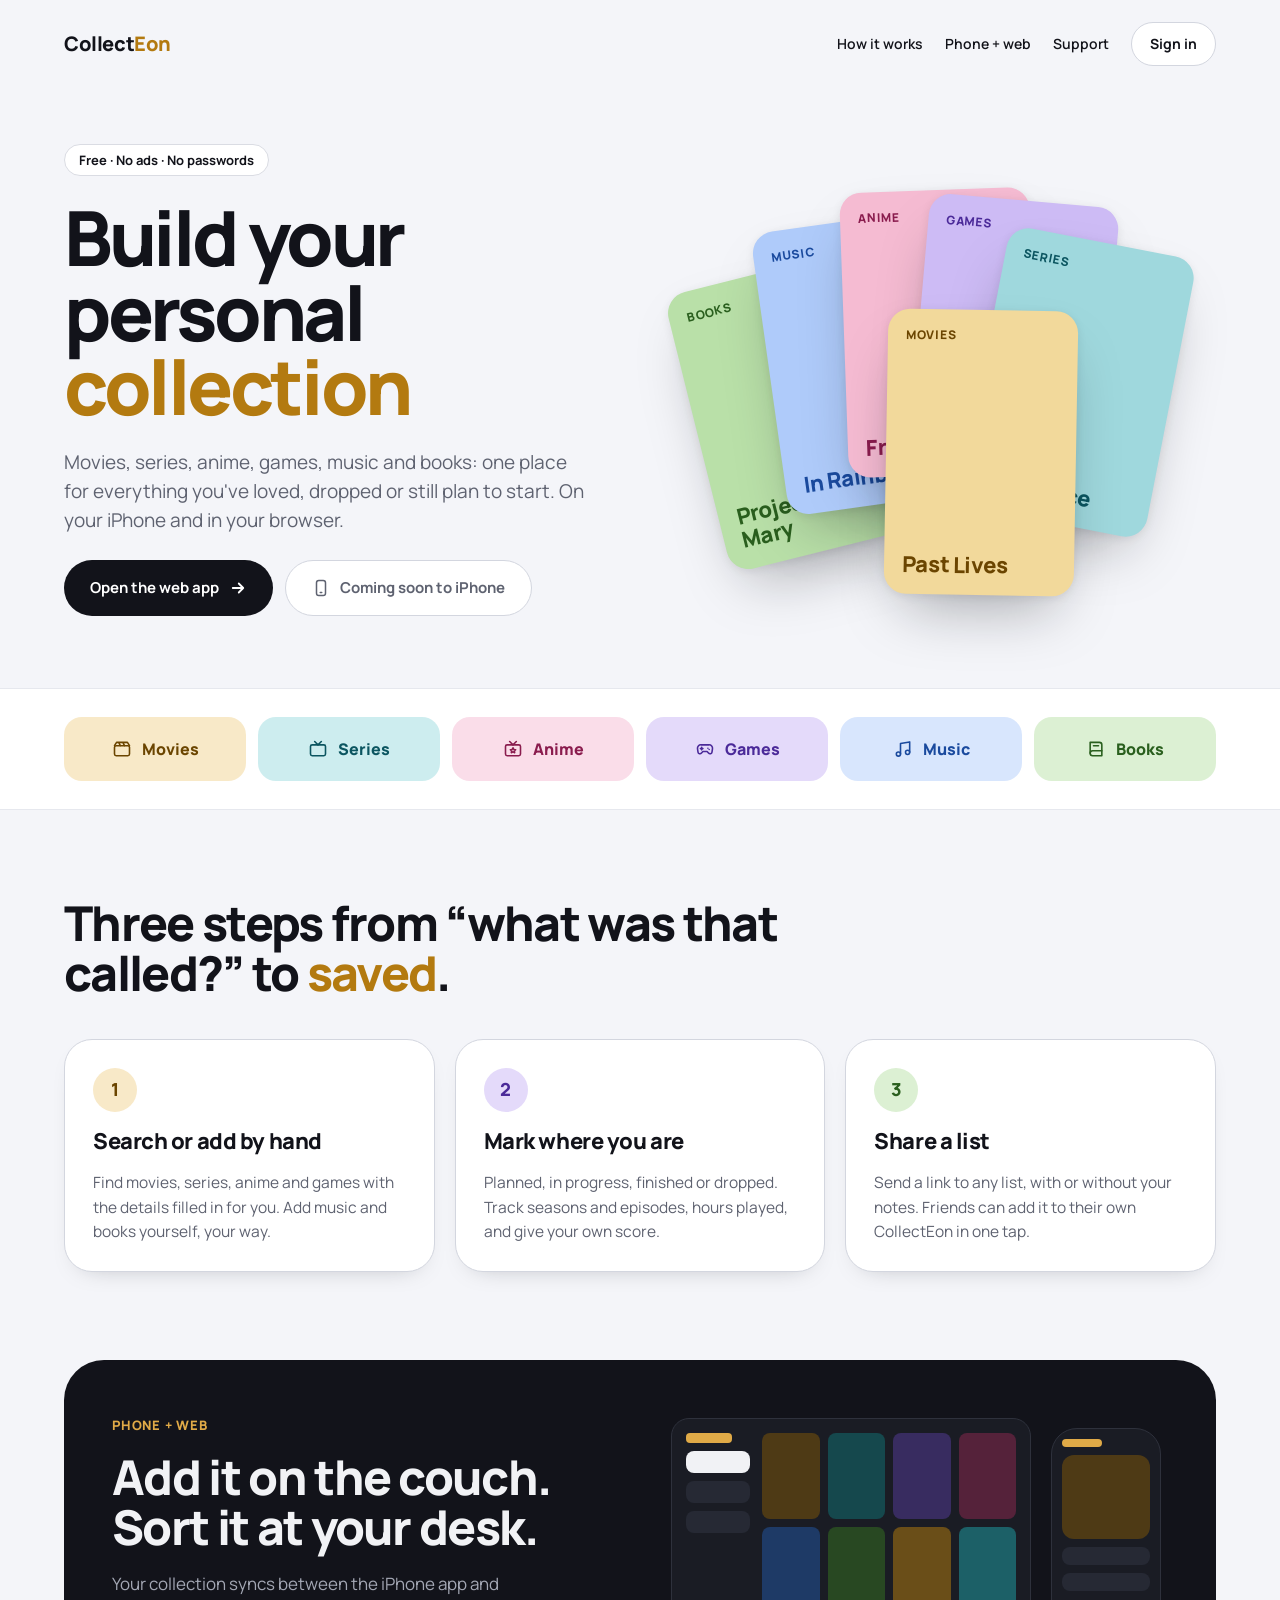
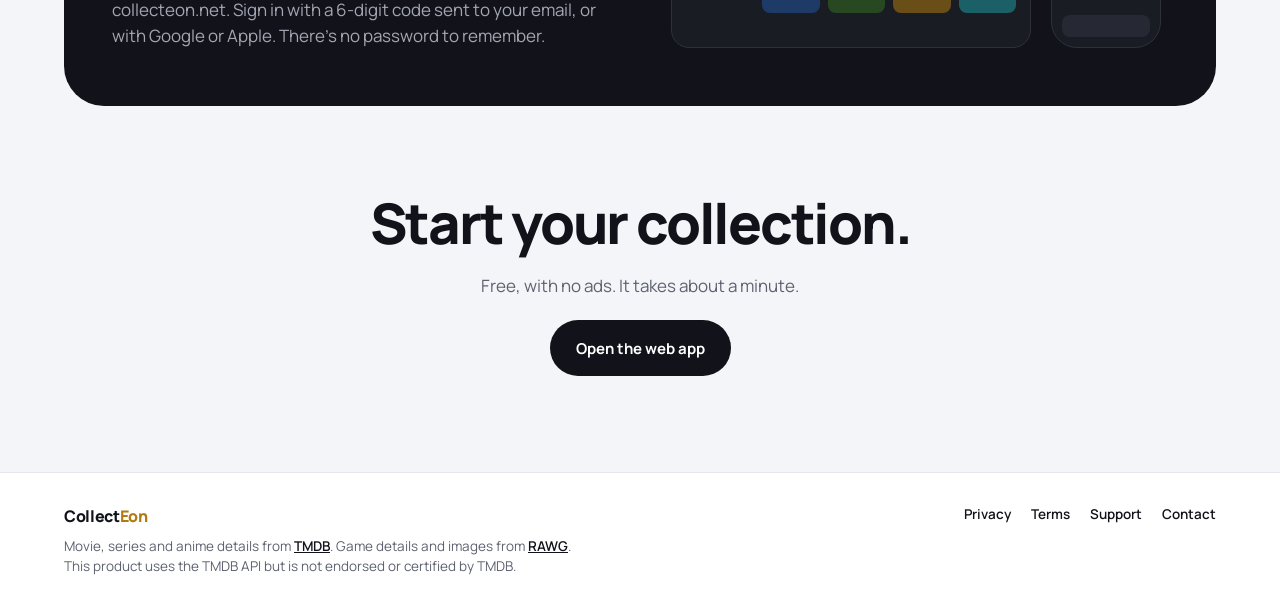
==== commit 39bdd4ab: "Add files via upload" ====
--- a/index.html
+++ b/index.html
@@ -3,3798 +3,282 @@
 <head>
 <meta charset="utf-8">
 <meta name="viewport" content="width=device-width, initial-scale=1, viewport-fit=cover">
-<meta name="theme-color" content="#F4F5F9">
-<title>CollectEon</title>
-<meta name="application-name" content="CollectEon">
-<meta name="apple-mobile-web-app-title" content="CollectEon">
-<meta name="description" content="CollectEon: one place for every movie, series, anime, game, album and book you love.">
+<title>CollectEon · Build your personal collection</title>
+<meta name="description" content="Track every movie, series, anime, game, album and book you love. Free, with no ads. On iPhone and in your browser.">
+<meta name="theme-color" content="#F4F5F9" media="(prefers-color-scheme: light)">
+<meta name="theme-color" content="#0E0F14" media="(prefers-color-scheme: dark)">
+<meta property="og:title" content="CollectEon · Build your personal collection">
+<meta property="og:description" content="Movies, series, anime, games, music and books in one place. Free, with no ads.">
+<meta property="og:url" content="https://collecteon.net/">
+<meta property="og:type" content="website">
+<script>
+/* People who already use CollectEon go straight to the app. Links meant for the app
+   (shared-list imports, sign-in emails, Google/Apple sign-in) that arrive here are passed on too. */
+(function(){
+  try{
+    var q = location.search, h = location.hash;
+    var forApp = /[?&](import|code|token_hash|error|error_description)=/.test(q) || /(access_token|refresh_token|error)=/.test(h);
+    var known = false;
+    try{
+      known = !!localStorage.getItem("sb-vyshzvrsitibscjfurth-auth-token") ||
+              localStorage.getItem("ultimateCollection:entry") === "guest";
+    }catch(e){}
+    if(/[?&]about\b/.test(q)) known = false;   // collecteon.net/?about always shows this page
+    if(forApp || known) location.replace("/app" + q + h);
+  }catch(e){}
+})();
+</script>
 <link rel="preconnect" href="https://fonts.googleapis.com">
 <link rel="preconnect" href="https://fonts.gstatic.com" crossorigin>
-<link rel="preload" as="style" href="https://fonts.googleapis.com/css2?family=Manrope:wght@400;500;600;700;800&display=swap">
-<link href="https://fonts.googleapis.com/css2?family=Manrope:wght@400;500;600;700;800&display=swap" rel="stylesheet" media="print" onload="this.media='all'">
-<noscript><link href="https://fonts.googleapis.com/css2?family=Manrope:wght@400;500;600;700;800&display=swap" rel="stylesheet"></noscript>
+<link href="https://fonts.googleapis.com/css2?family=Manrope:wght@400;500;600;700;800&display=swap" rel="stylesheet">
 <style>
 :root{
-  --bg:#F4F5F9; --surface:#FFFFFF; --ink:#12131A; --muted:#5E6270; --line:#DADCE3; --chip:#ECEDF2;
-  --btn:#12131A; --on-btn:#FFFFFF; --shadow:0 10px 26px -18px rgba(18,19,26,0.35); --shadow-strong:0 14px 28px -12px rgba(18,19,26,0.5);
-  --drop-bg:#FBE3E1; --drop-ink:#A3322B; --scrim:rgba(18,19,26,0.45); --tab-border:#E6E8EE; --accent:#B37A10; --edge:#D3D6DF;
-  --frame-shadow:0 30px 60px -20px rgba(15,18,22,0.35), 0 2px 10px rgba(15,18,22,0.08);
-  --font-display:"Manrope",-apple-system,BlinkMacSystemFont,"Segoe UI",sans-serif;
-  --font-body:"Manrope",-apple-system,BlinkMacSystemFont,"Segoe UI",sans-serif;
-  color-scheme: light;
+  --bg:#F4F5F9; --surface:#FFFFFF; --ink:#12131A; --muted:#5E6270; --line:#DADCE3; --edge:#D3D6DF; --tab-border:#E6E8EE;
+  --btn:#12131A; --on-btn:#FFFFFF; --accent:#B37A10;
+  --shadow:0 10px 26px -18px rgba(18,19,26,0.35); --lift:0 30px 60px -20px rgba(15,18,22,0.35), 0 2px 10px rgba(15,18,22,0.08);
+  --band:#12131A; --band-ink:#F1F2F5; --band-muted:#A3A7B4; --band-card:#1A1C24; --band-edge:#2E313C; --band-chip:#262934; --band-accent:#E0AA47;
+  --movie-1:#F8E9C8; --movie-2:#F2D99B; --movie-d:#6B4500;
+  --series-1:#CDEDEF; --series-2:#9FD8DD; --series-d:#0B5560;
+  --anime-1:#FADDE9; --anime-2:#F5BBD2; --anime-d:#8A1C4E;
+  --games-1:#E4DAFA; --games-2:#CDBBF5; --games-d:#4B2A99;
+  --music-1:#D8E6FD; --music-2:#AFCBFA; --music-d:#1A4A9E;
+  --books-1:#DCF0D3; --books-2:#B9E0A8; --books-d:#2A5F1E;
+  color-scheme:light;
 }
 @media (prefers-color-scheme: dark){
-  :root:not([data-theme="light"]){
-    --bg:#0E0F14; --surface:#1A1C24; --ink:#F1F2F5; --muted:#A3A7B4; --line:#2E313C; --chip:#262934;
-    --btn:#F1F2F5; --on-btn:#12131A; --shadow:0 10px 26px -18px rgba(0,0,0,0.7); --shadow-strong:0 14px 28px -12px rgba(0,0,0,0.75);
-    --drop-bg:#3D1B19; --drop-ink:#F08A82; --scrim:rgba(0,0,0,0.62); --tab-border:#262934; --accent:#E0AA47; --edge:#3A3E4D;
-    color-scheme: dark;
+  :root{
+    --bg:#0E0F14; --surface:#1A1C24; --ink:#F1F2F5; --muted:#A3A7B4; --line:#2E313C; --edge:#3A3E4D; --tab-border:#262934;
+    --btn:#F1F2F5; --on-btn:#12131A; --accent:#E0AA47;
+    --shadow:0 10px 26px -18px rgba(0,0,0,0.7); --lift:0 30px 60px -20px rgba(0,0,0,0.7), 0 2px 10px rgba(0,0,0,0.3);
+    --band:#1A1C24; --band-card:#12131A;
+    --movie-1:#3A2C12; --movie-2:#4E3A15; --movie-d:#F2C36B;
+    --series-1:#10363A; --series-2:#15484D; --series-d:#79D6DE;
+    --anime-1:#3D1A2A; --anime-2:#55223A; --anime-d:#F5A6C8;
+    --games-1:#2B2248; --games-2:#382C60; --games-d:#C2ADF7;
+    --music-1:#172C4D; --music-2:#1E3A66; --music-d:#9DBFF8;
+    --books-1:#1D3519; --books-2:#284822; --books-d:#A3DA8F;
+    color-scheme:dark;
   }
 }
-:root[data-theme="dark"]{
-  --bg:#0E0F14; --surface:#1A1C24; --ink:#F1F2F5; --muted:#A3A7B4; --line:#2E313C; --chip:#262934;
-  --btn:#F1F2F5; --on-btn:#12131A; --shadow:0 10px 26px -18px rgba(0,0,0,0.7); --shadow-strong:0 14px 28px -12px rgba(0,0,0,0.75);
-  --drop-bg:#3D1B19; --drop-ink:#F08A82; --scrim:rgba(0,0,0,0.62); --tab-border:#262934; --accent:#E0AA47; --edge:#3A3E4D;
-  color-scheme: dark;
-}
-:root[data-theme="light"]{ color-scheme: light; }
-
 *{box-sizing:border-box}
-html,body{height:100%;margin:0}
-body{background:var(--bg);font-family:var(--font-body);color:var(--ink);-webkit-font-smoothing:antialiased}
-img{max-width:100%}
-[hidden]{display:none!important}
-button,input,textarea{font-family:inherit;color:inherit}
-button{cursor:pointer}
-:focus-visible{outline:2px solid var(--accent);outline-offset:2px}
-
-#app{min-height:100%;display:flex;align-items:stretch;justify-content:center}
-.phone{position:relative;width:100%;min-height:100vh;min-height:100dvh;background:var(--bg);overflow:hidden;isolation:isolate}
-@media (min-width:481px){
-  #app{padding:28px 16px}
-  .phone{max-width:412px;min-height:0;height:min(880px,94vh);margin:0 auto;border-radius:44px;box-shadow:var(--frame-shadow);border:1px solid var(--line)}
-}
-.screen{position:absolute;inset:0;display:flex;flex-direction:column;background:var(--bg);
-  padding-top:env(safe-area-inset-top, 0px)}
-.screen[hidden]{display:none!important}
-.scroll{flex:1;overflow-y:auto;overflow-x:hidden;padding:20px 22px 28px;-webkit-overflow-scrolling:touch}
-.screen.has-tabs .scroll{padding-bottom:calc(120px + env(safe-area-inset-bottom, 0px))}
-
-/* Type */
-.display-xl{margin:0;font-family:var(--font-display);font-size:29px;font-weight:800;letter-spacing:-0.03em;line-height:1.12}
-.display-l{margin:0;font-family:var(--font-display);font-size:22px;font-weight:700;letter-spacing:-0.01em}
-.h2{margin:0;font-family:var(--font-display);font-size:20px;font-weight:700}
-.greet{margin:0 0 2px;font-size:14px;font-weight:500;color:var(--muted)}
-.muted{color:var(--muted)}
-.section-label{font-size:13px;font-weight:600;color:var(--muted);margin:20px 0 8px}
-.tabular{font-variant-numeric:tabular-nums}
+html{scroll-behavior:smooth}
+body{margin:0;background:var(--bg);color:var(--ink);font-family:"Manrope",-apple-system,BlinkMacSystemFont,"Segoe UI",sans-serif;-webkit-font-smoothing:antialiased;line-height:1.4}
+a{color:inherit;text-decoration:none}
+:focus-visible{outline:2px solid var(--accent);outline-offset:3px;border-radius:6px}
+.wrap{max-width:1200px;margin:0 auto;padding-left:24px;padding-right:24px}
+.wordmark{font-size:20px;font-weight:800;letter-spacing:-0.02em}
+.wordmark span{color:var(--accent)}
+
+/* Header */
+.top{display:flex;align-items:center;justify-content:space-between;gap:16px;padding-top:22px;padding-bottom:22px;flex-wrap:wrap}
+.top nav{display:flex;align-items:center;gap:22px;flex-wrap:wrap;font-size:14px;font-weight:600}
+.top nav a:not(.pill):hover{color:var(--muted)}
+.pill{height:44px;padding:0 18px;border-radius:999px;border:1.5px solid var(--edge);background:var(--surface);display:inline-flex;align-items:center;font-weight:700}
+.pill:hover{border-color:var(--ink)}
 
 /* Buttons */
-.btn{appearance:none;border:none;font-size:15px;font-weight:700;height:56px;padding:0 22px;border-radius:999px;
-  display:flex;align-items:center;justify-content:center;gap:8px;width:100%;transition:transform .15s ease}
+.btn{height:56px;padding:0 26px;border-radius:999px;font-size:15px;font-weight:700;display:inline-flex;align-items:center;gap:10px;transition:transform .15s ease}
 .btn:active{transform:scale(.97)}
 .btn svg{width:18px;height:18px;flex:0 0 auto}
 .btn-primary{background:var(--btn);color:var(--on-btn)}
-.btn-secondary{background:var(--surface);color:var(--ink);box-shadow:var(--shadow);border:1.5px solid var(--edge)}
-.btn-ghost{background:var(--chip);color:var(--ink)}
-.btn-danger{background:var(--drop-ink);color:#fff}
-.btn-small{width:auto;height:40px;padding:0 16px;font-size:13.5px}
-.btn[disabled]{opacity:.4;cursor:not-allowed}
-.roundbtn{width:44px;height:44px;border-radius:50%;border:none;background:var(--surface);color:var(--ink);display:flex;align-items:center;justify-content:center;
-  box-shadow:var(--shadow);flex:0 0 auto}
-.roundbtn svg{width:20px;height:20px}
-.roundbtn.ink{background:var(--btn);color:var(--on-btn);box-shadow:none}
-.roundbtn:active{transform:scale(.94)}
-.linkbtn{background:none;border:none;font-size:14px;font-weight:600;color:var(--ink);padding:6px 0}
-
-/* Top bars */
-.topbar{display:flex;align-items:center;justify-content:space-between;gap:12px}
-.topbar .crumb{flex:1;text-align:center;font-size:13px;font-weight:700;color:var(--deep, var(--muted));white-space:nowrap;overflow:hidden;text-overflow:ellipsis}
-.topbar .spacer{width:44px;flex:0 0 auto}
-.headrow{display:flex;align-items:center;justify-content:space-between;gap:12px}
-
-/* Tab bar */
-.tabbar{position:absolute;left:0;right:0;bottom:0;z-index:20;background:var(--surface);border-top:1px solid var(--tab-border);
-  display:grid;grid-template-columns:repeat(3,minmax(0,1fr));padding:8px 12px calc(14px + env(safe-area-inset-bottom, 0px))}
-.tab{background:none;border:none;color:var(--muted);display:flex;flex-direction:column;align-items:center;justify-content:center;gap:4px;
-  font-size:11.5px;font-weight:600;min-height:52px;border-radius:14px}
-.tab svg{width:22px;height:22px}
-.tab.is-active{color:var(--ink);font-weight:700}
-
-/* Covers: the poster fills its box (cropped from the centre if its shape differs), never letterboxed */
-.pf{position:relative;width:100%;height:100%;display:block;overflow:hidden}
-.pf.fit .pf-img{object-fit:contain}
-.pf .pf-bg{position:absolute;inset:-12%;width:124%;height:124%;max-width:none;object-fit:cover;filter:blur(14px) saturate(1.15);opacity:.55;transform:scale(1.05)}
-.pf .pf-img{position:relative;width:100%;height:100%;object-fit:cover;object-position:center;display:block}
-.cover{position:relative;overflow:hidden;background:var(--t2, var(--chip));color:var(--deep, var(--muted));display:flex;align-items:center;justify-content:center;flex:0 0 auto}
-.cover > svg{width:40%;max-width:28px;height:auto}
-.cover.v1{background:var(--t1)} .cover.v2{background:var(--t2)} .cover.v3{background:var(--t3)}
-.thumb-s .pf-bg{filter:blur(5px) saturate(1.15)}
-
-/* Status pieces */
-.dot{width:8px;height:8px;border-radius:50%;border:1.5px solid currentColor;flex:0 0 auto;display:inline-block}
-.dot.st-progress{background:linear-gradient(90deg, currentColor 50%, transparent 50%)}
-.dot.st-dropped,.dot.st-completed{background:currentColor}
-.st-pill{display:inline-flex;align-items:center;gap:5px;border-radius:999px;font-size:12px;font-weight:700;border:1.5px solid transparent;white-space:nowrap}
-.st-pill svg{width:12px;height:12px}
-.st-pill.st-completed{background:var(--t1);color:var(--deep);border-color:var(--t1)}
-.st-pill.st-progress{background:var(--chip);color:var(--ink);border-color:var(--chip)}
-.st-pill.st-dropped{background:var(--drop-bg);color:var(--drop-ink);border-color:var(--drop-bg)}
-.st-pill.st-planned{background:var(--surface);color:var(--muted);border-color:var(--line)}
-button.st-pill{height:34px;padding:0 8px 0 10px}
-button.st-pill .chev{width:12px;height:12px;opacity:.8}
-
-/* Segmented controls */
-.seg{display:grid;grid-template-columns:repeat(4,minmax(0,1fr));gap:4px;background:var(--surface);border-radius:999px;padding:5px;box-shadow:var(--shadow)}
-.seg.three{grid-template-columns:repeat(3,minmax(0,1fr))}
-.seg-opt{height:40px;border:none;border-radius:999px;background:transparent;color:var(--muted);font-size:13px;font-weight:600;padding:0 4px;white-space:nowrap;overflow:hidden;text-overflow:ellipsis}
-.seg-opt.is-active{background:var(--btn);color:var(--on-btn);font-weight:700}
-
-/* Fields */
-.field{background:var(--surface);border:1.5px solid transparent;border-radius:16px;padding:14px 16px;font-size:15px;color:var(--ink);width:100%;box-shadow:var(--shadow)}
-.field::placeholder{color:var(--muted)}
-.field:focus{outline:none;border-color:var(--ink)}
-textarea.field{resize:vertical;min-height:96px;line-height:1.45}
-
-/* Select (theme picker, folder picker) */
-.select-wrap{position:relative}
-.select-trigger{width:100%;height:52px;display:flex;align-items:center;gap:10px;background:var(--surface);border:1.5px solid transparent;border-radius:18px;
-  padding:0 16px;font-size:15px;font-weight:700;color:var(--ink);box-shadow:var(--shadow)}
-.select-trigger-icon{width:22px;height:22px;display:flex;align-items:center;justify-content:center;color:var(--deep, var(--muted));flex:0 0 auto}
-.select-trigger-icon svg{width:20px;height:20px}
-.select-trigger-label{flex:1;text-align:left;white-space:nowrap;overflow:hidden;text-overflow:ellipsis}
-.select-trigger.placeholder .select-trigger-label{color:var(--muted);font-weight:600}
-.select-chevron{width:16px;height:16px;color:var(--muted);flex:0 0 auto;transition:transform .15s ease}
-.select-trigger.is-open .select-chevron{transform:rotate(180deg)}
-.select-count{font-size:12.5px;font-weight:700;background:var(--chip);color:var(--ink);border-radius:999px;padding:4px 10px;font-variant-numeric:tabular-nums}
-.select-menu{position:absolute;top:calc(100% + 8px);left:0;right:0;background:var(--surface);border:1px solid var(--line);border-radius:18px;
-  box-shadow:0 18px 40px -18px rgba(0,0,0,.45);z-index:15;overflow:hidden;padding:6px}
-.select-option{display:flex;align-items:center;gap:12px;padding:12px;border-radius:12px;font-size:15px;font-weight:600;color:var(--ink);cursor:pointer}
-.select-option svg{width:20px;height:20px;color:var(--deep, var(--muted));flex:0 0 auto}
-.select-option span:nth-child(2){flex:1}
-.select-option:hover,.select-option.is-selected{background:var(--chip)}
-.select-option .select-count{background:transparent;padding:0}
-
-/* Home (start screen) */
-#screen-home .scroll{display:flex;flex-direction:column}
-.home-stage{flex:1 0 auto;display:flex;flex-direction:column;align-items:center;justify-content:flex-start;text-align:center;gap:24px;padding:22px 0 8px}
-.home-title{margin:0;font-family:var(--font-display);font-size:31px;text-wrap:balance;font-weight:800;letter-spacing:-0.035em;line-height:1.05}
-.home-title span{display:block;color:var(--accent)}
-.home-tagline{margin:12px auto 0;max-width:270px;font-size:15px;line-height:1.45;color:var(--muted)}
-.home-actions{display:flex;gap:10px;width:100%;margin-top:10px}
-.home-actions .btn{flex:1;padding:0 14px}
-.start-label{font-size:13px;font-weight:700;color:var(--muted);margin-bottom:10px}
-.cat-chips{display:flex;flex-wrap:wrap;justify-content:center;gap:8px}
-.cat-chip{height:44px;border:none;border-radius:999px;background:var(--t1);color:var(--deep);display:inline-flex;align-items:center;gap:7px;padding:0 15px 0 12px;font-size:14px;font-weight:700}
-.cat-chip svg{width:18px;height:18px}
-.cat-chip:active{transform:scale(.96)}
-.soft-card{background:var(--surface);border-radius:22px;padding:18px;box-shadow:var(--shadow)}
-.cont-box{width:100%;text-align:left;padding:14px}
-.cont-head{display:flex;align-items:baseline;justify-content:space-between;gap:10px;margin-bottom:12px}
-.cont-head strong{font-size:15px;font-weight:800}
-.cont-head span{font-size:12.5px;font-weight:600;color:var(--muted)}
-.cont-row{display:grid;grid-template-columns:repeat(3,minmax(0,1fr));gap:10px}
-.cc{background:none;border:none;padding:0;text-align:left;display:flex;flex-direction:column;gap:5px;min-width:0;color:var(--ink)}
-.cc .cover{width:100%;height:92px;border-radius:12px}
-.cc-title{font-size:12.5px;font-weight:700;white-space:nowrap;overflow:hidden;text-overflow:ellipsis}
-.cc-sub{font-size:11.5px;font-weight:600;color:var(--deep);white-space:nowrap;overflow:hidden;text-overflow:ellipsis}
-
-/* Feature cards: two rows of two, one centred below; all inside the screen */
-.fan{width:100%;flex:0 0 auto;display:grid;grid-template-columns:repeat(2,minmax(0,1fr));gap:12px;padding:6px 2px 4px}
-.fan-card{min-height:112px;border-radius:20px;border:2px solid var(--surface);
-  box-shadow:0 14px 26px -16px rgba(0,0,0,.45);padding:13px 13px 14px;background:var(--t2);color:var(--deep);
-  display:flex;flex-direction:column;align-items:flex-start;gap:10px;text-align:left;transform:var(--tf)}
-.fan-card:nth-child(5){grid-column:1 / -1;justify-self:center;width:calc(50% - 6px)}
-.fan-card:nth-child(4n+1){--tf:rotate(-1.5deg)}
-.fan-card:nth-child(4n+2){--tf:rotate(1.5deg)}
-.fan-card:nth-child(4n+3){--tf:rotate(1.5deg)}
-.fan-card:nth-child(4n){--tf:rotate(-1.5deg)}
-.fan-card:nth-child(5){--tf:rotate(-1deg)}
-.fc-icon{width:32px;height:32px;border-radius:50%;background:var(--surface);color:var(--deep);display:flex;align-items:center;justify-content:center;flex:0 0 auto}
-.fc-icon svg{width:17px;height:17px}
-.fc-text{display:flex;flex-direction:column;gap:3px}
-.fc-title{font-size:14.5px;font-weight:800;line-height:1.15;letter-spacing:-0.01em}
-.fc-sub{font-size:12px;font-weight:600;line-height:1.3;opacity:.9}
-.fan.animate .fan-card{animation:cardIn .6s cubic-bezier(.2,.8,.2,1) both}
-.fan.animate .fan-card:nth-child(2){animation-delay:.06s}
-.fan.animate .fan-card:nth-child(3){animation-delay:.12s}
-.fan.animate .fan-card:nth-child(4){animation-delay:.18s}
-.fan.animate .fan-card:nth-child(5){animation-delay:.24s}
-@keyframes cardIn{from{transform:translateY(16px);opacity:0}to{transform:var(--tf);opacity:1}}
-.title-block{margin-top:0}
-.title-block .wordmark{margin-bottom:8px}
-
-/* App name */
-.wordmark{margin:0;text-align:center;font-family:var(--font-display);font-size:19px;font-weight:800;letter-spacing:-0.03em;color:var(--ink);flex:0 0 auto}
-.wordmark span{color:var(--accent)}
-
-/* Welcome (first screen: sign in or continue as guest) */
-.welcome-scroll{display:flex;flex-direction:column;padding-top:36px;padding-bottom:calc(28px + env(safe-area-inset-bottom, 0px))}
-.welcome-stage{flex:1 0 auto;display:flex;flex-direction:column;align-items:center;justify-content:flex-start;text-align:center;gap:22px}
-.welcome-actions{width:100%;display:flex;flex-direction:column;gap:8px;text-align:center}
-.welcome-btns{display:flex;gap:10px}
-.welcome-btns .btn{flex:1;padding:0 12px;height:54px}
-.welcome-guest{height:50px;font-size:15px;border:1.5px solid var(--edge)}
-.welcome-note{margin:0 auto;max-width:300px;text-align:center;font-size:12.5px;line-height:1.4;color:var(--muted)}
-
-/* Home sections for returning users */
-.home-sec{width:100%;text-align:left}
-.home-sec-head{display:flex;align-items:baseline;justify-content:space-between;margin:2px 0 10px}
-.home-sec-head h2{margin:0;font-family:var(--font-display);font-size:18px;font-weight:800;letter-spacing:-0.02em}
-.pin-row{display:flex;gap:10px;overflow-x:auto;margin:0 -22px;padding:0 22px 4px;scrollbar-width:none}
-.pin-row::-webkit-scrollbar{display:none}
-.pin-card{flex:0 0 150px;border:none;border-radius:20px;background:var(--t1);color:var(--deep);padding:14px;text-align:left;display:flex;flex-direction:column;gap:8px}
-.pin-card svg{width:20px;height:20px}
-.pin-card .pc-name{font-size:14.5px;font-weight:800;color:var(--ink);white-space:nowrap;overflow:hidden;text-overflow:ellipsis}
-.pin-card .pc-prog{font-size:12px;font-weight:600}
-.pin-card .bar{background:color-mix(in srgb, var(--deep) 16%, transparent)}
-.cont-box{text-align:left}
-.pick-btn{display:inline-flex;align-items:center;gap:6px;height:32px;padding:0 12px;border:none;border-radius:999px;background:var(--chip);color:var(--ink);font-size:12.5px;font-weight:700}
-.pick-btn svg{width:15px;height:15px}
-.act-row{width:100%;border:none;text-align:left;background:var(--surface);border-radius:18px;padding:8px 14px 8px 8px;display:flex;align-items:center;gap:12px;color:var(--ink)}
-.act-row .cover{width:40px;height:56px;border-radius:10px}
-.act-text{flex:1;min-width:0;display:flex;flex-direction:column;gap:2px}
-.act-title{font-size:14.5px;font-weight:700;white-space:nowrap;overflow:hidden;text-overflow:ellipsis}
-.act-sub{font-size:12.5px;font-weight:600;color:var(--deep);white-space:nowrap;overflow:hidden;text-overflow:ellipsis}
-.act-time{font-size:12px;color:var(--muted);flex:0 0 auto}
-.stats-card{padding:16px}
-.stat-tiles{display:grid;grid-template-columns:repeat(3,minmax(0,1fr));gap:8px}
-.stat-tile{background:var(--bg);border-radius:14px;padding:12px 10px;display:flex;flex-direction:column;gap:2px}
-.st-num{font-family:var(--font-display);font-size:24px;font-weight:800;letter-spacing:-0.02em}
-.st-lab{font-size:11.5px;font-weight:600;color:var(--muted);line-height:1.25}
-.cat-bars{margin-top:14px;display:flex;flex-direction:column;gap:10px}
-.cat-bar{display:grid;grid-template-columns:22px minmax(0,1fr) auto;align-items:center;gap:10px}
-.cat-bar svg{width:18px;height:18px;color:var(--deep)}
-.cat-bar .cb-main{display:flex;flex-direction:column;gap:5px;min-width:0}
-.cat-bar .cb-name{font-size:13px;font-weight:700}
-.cat-bar .cb-num{font-size:12.5px;font-weight:700;color:var(--muted)}
-.pick-card{text-align:center;display:flex;flex-direction:column;align-items:center}
-.pick-eyebrow{margin:0 0 14px;font-size:13px;font-weight:700;color:var(--muted)}
-.pick-card .cover{width:120px;height:180px;border-radius:16px;box-shadow:0 18px 30px -16px rgba(0,0,0,.45)}
-.pick-card .modal-actions{width:100%}
-
-/* Collections */
-.coll-list{display:flex;flex-direction:column;gap:12px;margin-top:14px}
-.coll-card{width:100%;background:var(--surface);border-radius:24px;padding:13px 6px 13px 14px;display:flex;align-items:center;gap:4px;box-shadow:var(--shadow);color:var(--ink)}
-.coll-open{flex:1;min-width:0;border:none;background:none;padding:0;text-align:left;display:flex;align-items:center;gap:14px;color:inherit}
-.coll-more{width:40px;height:44px;border:none;border-radius:12px;background:transparent;color:var(--muted);display:flex;align-items:center;justify-content:center;flex:0 0 auto}
-.coll-more svg{width:20px;height:20px}
-.coll-more:hover{background:var(--chip)}
-.coll-name .pin-mark{display:inline-flex;vertical-align:-2px;margin-right:5px;color:var(--accent)}
-.coll-name .pin-mark svg{width:14px;height:14px}
-.stack-covers{display:flex;flex:0 0 auto;width:76px;height:68px;justify-content:center}
-.stack-covers .cover{width:40px;height:58px;border-radius:10px;border:2px solid var(--surface)}
-.stack-covers .cover:nth-child(2){margin-left:-22px;margin-top:4px}
-.stack-covers .cover:nth-child(3){margin-left:-22px;margin-top:8px}
-.coll-meta{flex:1;min-width:0;display:flex;flex-direction:column;gap:6px}
-.coll-name{font-size:16px;font-weight:700;white-space:nowrap;overflow:hidden;text-overflow:ellipsis}
-.coll-kind{font-size:12.5px;font-weight:600;color:var(--deep)}
-.bar{height:6px;border-radius:4px;background:var(--track);overflow:hidden;display:block}
-.bar > span{display:block;height:100%;border-radius:4px;background:var(--bar);transition:width .25s ease}
-.coll-progress{font-size:12.5px;color:var(--muted)}
-.coll-open > svg{width:16px;height:16px;color:var(--muted);flex:0 0 auto}
-
-.empty{display:flex;flex-direction:column;align-items:center;text-align:center;gap:14px;padding:48px 20px;color:var(--muted)}
-.empty .ring-icon{width:60px;height:60px;border-radius:50%;background:var(--chip);display:flex;align-items:center;justify-content:center;color:var(--muted)}
-.empty .ring-icon svg{width:26px;height:26px}
-.empty p{margin:0;max-width:240px;font-size:14px;line-height:1.45}
-
-/* Collection detail */
-.coll-title{margin-top:14px}
-.progress-row{margin-top:10px;display:flex;align-items:center;gap:12px}
-.progress-row .bar{flex:1;height:8px}
-.progress-row .count{font-size:13px;font-weight:700;color:var(--deep);white-space:nowrap}
-.tool-row{margin-top:14px;display:flex;gap:8px;align-items:center}
-.search-wrap{flex:1;min-width:0;position:relative}
-.search-field{height:48px;border-radius:16px;background:var(--surface);display:flex;align-items:center;gap:10px;padding:0 6px 0 14px;box-shadow:var(--shadow);border:1.5px solid transparent}
-.search-field:focus-within{border-color:var(--ink)}
-.search-field > svg{width:18px;height:18px;color:var(--muted);flex:0 0 auto}
-.search-field input{flex:1;min-width:0;border:none;outline:none;background:transparent;font-size:15px;color:var(--ink)}
-.search-field input::placeholder{color:var(--muted)}
-.search-go{width:36px;height:36px;border-radius:12px;border:none;background:var(--btn);color:var(--on-btn);display:flex;align-items:center;justify-content:center;flex:0 0 auto}
-.search-go svg{width:16px;height:16px}
-.tool-row.manual{justify-content:flex-end}
-.view-toggle{display:flex;gap:2px;background:var(--surface);border-radius:14px;padding:4px;box-shadow:var(--shadow);flex:0 0 auto}
-.view-btn{width:40px;height:40px;border-radius:11px;border:none;background:transparent;color:var(--muted);display:flex;align-items:center;justify-content:center}
-.view-btn svg{width:18px;height:18px}
-.view-btn.is-active{background:var(--btn);color:var(--on-btn)}
-.chips{margin:12px -22px 0;padding:0 22px 2px;display:flex;gap:8px;overflow-x:auto;scrollbar-width:none}
-.chips::-webkit-scrollbar{display:none}
-.chip{height:36px;border:1.5px solid var(--line);border-radius:999px;background:transparent;color:var(--ink);padding:0 14px;font-size:13px;font-weight:600;flex:0 0 auto;white-space:nowrap}
-.chip.is-active{background:var(--btn);color:var(--on-btn);border-color:var(--btn);font-weight:700}
-
-.suggest-dropdown{position:absolute;top:calc(100% + 6px);left:0;right:0;background:var(--surface);border:1px solid var(--line);border-radius:16px;
-  max-height:260px;overflow-y:auto;z-index:15;box-shadow:0 18px 40px -18px rgba(0,0,0,.45);padding:4px}
-.suggest-item{display:flex;align-items:center;gap:10px;padding:8px;border-radius:12px;cursor:pointer}
-.suggest-item:hover,.suggest-item:active{background:var(--chip)}
-.suggest-item .cover{width:30px;height:44px;border-radius:7px}
-.suggest-text{flex:1;min-width:0}
-.suggest-title{display:block;font-size:14px;font-weight:600;white-space:nowrap;overflow:hidden;text-overflow:ellipsis}
-.suggest-year{display:block;font-size:12px;color:var(--muted)}
-
-.item-list{margin-top:14px;display:flex;flex-direction:column;gap:10px}
-.item-row{background:var(--surface);border-radius:20px;padding:8px 10px 8px 8px;display:flex;align-items:center;gap:10px}
-.item-open{flex:1;min-width:0;display:flex;align-items:center;gap:12px;background:none;border:none;padding:0;text-align:left;color:var(--ink)}
-.item-open .cover{width:44px;height:62px;border-radius:11px}
-.item-text{flex:1;min-width:0;display:flex;flex-direction:column;gap:3px}
-.item-title{font-size:15px;font-weight:700;white-space:nowrap;overflow:hidden;text-overflow:ellipsis}
-.item-sub{font-size:12.5px;color:var(--muted);white-space:nowrap;overflow:hidden;text-overflow:ellipsis}
-.item-row.is-dropped .item-title{color:var(--muted)}
-.item-grid{margin-top:14px;display:grid;grid-template-columns:repeat(3,minmax(0,1fr));gap:14px 10px}
-.tile{background:none;border:none;padding:0;text-align:left;display:flex;flex-direction:column;gap:6px;min-width:0;color:var(--ink)}
-.tile .cover{width:100%;aspect-ratio:2/3;border-radius:16px}
-.tile .st-pill{position:absolute;left:6px;bottom:6px;padding:3px 7px;font-size:10.5px;z-index:2}
-.tile .st-pill svg{width:10px;height:10px}
-.tile-title{font-size:13px;font-weight:700;white-space:nowrap;overflow:hidden;text-overflow:ellipsis}
-.tile.is-dropped .tile-title{color:var(--muted)}
-.list-note{padding:24px 8px;text-align:center;color:var(--muted);font-size:14px}
-.spin{width:16px;height:16px;border-radius:50%;border:2px solid color-mix(in srgb, currentColor 35%, transparent);border-top-color:currentColor;animation:spin .7s linear infinite}
-@keyframes spin{to{transform:rotate(360deg)}}
-
-.fab{position:absolute;right:22px;bottom:calc(104px + env(safe-area-inset-bottom, 0px));width:60px;height:60px;border-radius:50%;border:none;
-  background:var(--btn);color:var(--on-btn);display:flex;align-items:center;justify-content:center;box-shadow:var(--shadow-strong);z-index:12}
-.fab svg{width:24px;height:24px}
-.fab:active{transform:scale(.94)}
-
-/* Item detail */
-.item-band{position:absolute;left:0;right:0;top:0;height:250px;background:var(--t1);border-radius:0 0 36px 36px;pointer-events:none}
-#screen-item .scroll{position:relative;padding-top:0;padding-bottom:calc(32px + env(safe-area-inset-bottom, 0px))}
-.item-hero{position:relative;display:flex;flex-direction:column;align-items:center;text-align:center}
-.item-cover{margin-top:4px;width:176px;height:264px;border-radius:22px;box-shadow:0 24px 40px -18px rgba(0,0,0,.5)}
-.item-cover > svg{max-width:40px}
-.item-cover.has-img{background:var(--surface);transition:width .2s ease,height .2s ease}
-.item-name{margin:20px 0 0;font-family:var(--font-display);font-size:27px;font-weight:800;letter-spacing:-0.03em;line-height:1.15;text-wrap:balance}
-.item-subline{margin-top:4px;font-size:14px;color:var(--muted)}
-/* Two columns: official info on the left, your own score, status and playtime on the right */
-.item-cols{display:grid;grid-template-columns:repeat(2,minmax(0,1fr));gap:10px;margin-top:18px;align-items:stretch;text-align:left}
-.info-col{display:flex;flex-direction:column;gap:8px;min-width:0}
-.col-head{display:flex;align-items:center;justify-content:space-between;gap:6px;min-height:24px;padding:0 4px}
-.col-title{font-size:12px;font-weight:700;letter-spacing:.06em;text-transform:uppercase;color:var(--muted)}
-.src-tag{font-size:11px;font-weight:700;border-radius:999px;padding:3px 8px;background:var(--surface);color:var(--ink);border:1px solid var(--edge);white-space:nowrap}
-#item-info{flex:1;display:flex;flex-direction:column;gap:8px}
-#item-info .stat-card{flex:1 1 auto;justify-content:center}
-#item-info .stat-card{padding:10px 14px;border-radius:16px}
-#item-info .stat-value{font-size:14.5px}
-#item-info .notice{margin-top:0;padding:14px;font-size:13.5px}
-.mine-col{display:flex;flex-direction:column;gap:8px;min-width:0}
-.mine-card{flex:1;background:var(--t1);color:var(--deep);border-radius:20px;padding:14px;display:flex;flex-direction:column;gap:12px;min-width:0}
-.mine-col .col-title{color:var(--deep)}
-.mine-col .col-head{padding:0 4px}
-.mine-field{display:flex;flex-direction:column;gap:6px}
-.mine-field[hidden]{display:none}
-.mine-label{font-size:12px;font-weight:600}
-.mine-box{height:48px;border-radius:14px;background:var(--surface);display:flex;align-items:center;padding:0 12px 0 14px;gap:6px;border:1.5px solid transparent}
-.mine-box:focus-within{border-color:var(--ink)}
-.mine-box input{flex:1;min-width:0;width:100%;border:none;outline:none;background:transparent;padding:0;font-size:19px;font-weight:800;color:var(--ink);font-variant-numeric:tabular-nums;-moz-appearance:textfield;appearance:textfield}
-.mine-box input::-webkit-outer-spin-button,.mine-box input::-webkit-inner-spin-button{-webkit-appearance:none;margin:0}
-.mine-box input::placeholder{color:var(--muted);font-weight:700}
-.mine-unit{font-size:13px;font-weight:700;color:var(--muted);flex:0 0 auto}
-.mine-select{position:relative;display:block}
-.mine-select select{width:100%;height:48px;border:1.5px solid transparent;border-radius:14px;background:var(--surface);color:var(--ink);padding:0 34px 0 14px;font-family:inherit;font-size:15px;font-weight:700;appearance:none;-webkit-appearance:none;cursor:pointer}
-.mine-select select:focus{outline:none;border-color:var(--ink)}
-.mine-select select.is-dropped{background:var(--drop-bg);color:var(--drop-ink)}
-.mine-select svg{position:absolute;right:12px;top:16px;width:16px;height:16px;pointer-events:none;color:var(--muted)}
-.mine-col .mode-note{margin-top:0;min-height:48px;border-radius:14px;padding:10px 12px;box-shadow:none;font-size:13.5px}
-/* Genre picker in the add/edit form: type to filter, or open the full list */
-.combo{position:relative}
-.combo .field{padding-right:52px}
-.combo-toggle{position:absolute;right:6px;top:6px;width:44px;height:40px;border:none;border-radius:12px;background:transparent;color:var(--muted);display:flex;align-items:center;justify-content:center;cursor:pointer}
-.combo-toggle svg{width:16px;height:16px;transition:transform .15s ease}
-.combo.is-open .combo-toggle svg{transform:rotate(180deg)}
-.combo-menu{position:absolute;top:calc(100% + 6px);left:0;right:0;z-index:30;background:var(--surface);border:1px solid var(--line);border-radius:16px;padding:6px;box-shadow:0 18px 40px -16px rgba(0,0,0,.45);max-height:236px;overflow-y:auto}
-.combo-opt{display:block;width:100%;min-height:42px;border:none;border-radius:10px;background:transparent;color:var(--ink);text-align:left;padding:0 12px;font-size:15px;font-weight:600;cursor:pointer}
-.combo-opt:hover,.combo-opt.is-active{background:var(--t1, var(--chip));color:var(--deep, var(--ink))}
-.combo-opt.is-active{font-weight:700}
-.stat-grid{display:grid;grid-template-columns:repeat(2,minmax(0,1fr));gap:10px;margin-top:14px}
-.stat-card{background:var(--surface);border-radius:18px;padding:12px 14px;display:flex;flex-direction:column;gap:4px;min-width:0}
-.stat-card.wide{grid-column:1 / -1}
-.stat-label{font-size:12px;font-weight:600;color:var(--muted)}
-.stat-value{font-size:16px;font-weight:700;overflow-wrap:anywhere}
-.notice{background:var(--surface);border-radius:18px;padding:16px;font-size:14px;line-height:1.45;color:var(--muted);margin-top:14px;text-align:left}
-.notice a{color:var(--ink);font-weight:700}
-.bottom-actions{position:absolute;left:22px;right:22px;bottom:calc(22px + env(safe-area-inset-bottom, 0px));display:flex;gap:10px;z-index:5}
-.bottom-actions .btn{flex:1}
-.footer-bar{flex:0 0 auto;padding:12px 22px calc(22px + env(safe-area-inset-bottom, 0px))}
-
-/* Edit form */
-.edit-poster{display:block;width:150px;height:225px;transition:width .2s ease,height .2s ease;margin:6px auto 12px;border-radius:20px;border:none;padding:0;cursor:pointer;background:var(--t1)}
-.edit-poster-hint{display:flex;flex-direction:column;align-items:center;gap:8px;font-size:13px;font-weight:600;color:var(--deep);padding:0 14px}
-.edit-poster-hint svg{width:30px;height:30px}
-.poster-tools{display:flex;justify-content:center;gap:8px}
-.visually-hidden{position:absolute;width:1px;height:1px;overflow:hidden;clip:rect(0 0 0 0);white-space:nowrap}
-.field-grid{display:grid;grid-template-columns:repeat(2,minmax(0,1fr));column-gap:10px}
-.field-grid .wide{grid-column:1 / -1}
-.form-error{font-size:13px;color:var(--drop-ink);margin:10px 0 0;text-align:center}
-
-/* Sheet + modal + toast */
-.overlay{position:absolute;inset:0;background:var(--scrim);z-index:40;display:flex;align-items:flex-end}
-.overlay.center{align-items:center;justify-content:center;padding:22px}
-.sheet{width:100%;background:var(--surface);border-radius:28px 28px 0 0;padding:10px 22px calc(26px + env(safe-area-inset-bottom, 0px));animation:sheetIn .22s ease-out}
-@keyframes sheetIn{from{transform:translateY(40px);opacity:.4}to{transform:none;opacity:1}}
-.sheet-handle{display:block;width:40px;height:5px;border-radius:3px;background:var(--line);margin:0 auto 16px}
-.sheet-head{display:flex;align-items:center;gap:12px}
-.sheet-head .cover{width:44px;height:62px;border-radius:11px}
-.sheet-title{font-family:var(--font-display);font-size:20px;font-weight:700;line-height:1.2}
-.sheet-sub{font-size:13px;color:var(--muted)}
-.sheet-opts{margin-top:16px;display:flex;flex-direction:column;gap:6px}
-.sheet-opt{height:54px;border:none;border-radius:16px;background:transparent;color:var(--ink);display:flex;align-items:center;gap:12px;padding:0 16px;font-size:15.5px;font-weight:600;text-align:left}
-.sheet-opt .dot{width:12px;height:12px;border-width:2px}
-.sheet-opt .dot.st-completed{color:var(--bar)}
-.sheet-opt .dot.st-dropped{color:var(--drop-ink)}
-.sheet-opt .dot.st-planned{color:var(--muted)}
-.sheet-opt span:nth-child(2){flex:1}
-.sheet-opt svg{width:18px;height:18px}
-.sheet-opt.is-active{background:var(--chip)}
-.sheet-opt.danger{color:var(--drop-ink)}
-.sheet-opt:hover{background:var(--chip)}
-.sheet .btn{margin-top:12px;height:52px}
-.modal-card{background:var(--surface);border-radius:24px;padding:22px;width:100%;max-width:320px}
-.modal-title{margin:0 0 8px;font-family:var(--font-display);font-size:20px;font-weight:700}
-.modal-body{font-size:14px;color:var(--muted);margin:0 0 18px;line-height:1.45}
-.modal-actions{display:flex;gap:10px}
-.modal-actions .btn{flex:1;height:48px}
-.toast{position:absolute;left:22px;right:22px;bottom:calc(22px + env(safe-area-inset-bottom, 0px));background:var(--btn);color:var(--on-btn);border-radius:16px;padding:12px 16px;
-  display:flex;align-items:center;justify-content:space-between;gap:10px;font-size:14px;box-shadow:var(--shadow-strong);z-index:50}
-.phone.tabs-on .toast{bottom:calc(100px + env(safe-area-inset-bottom, 0px))}
-.toast button{background:none;border:none;color:inherit;font-weight:800;font-size:14px;text-decoration:underline;flex:0 0 auto}
-
-/* Account + sign-in */
-.auth-lead{margin:10px 0 0;font-size:15px;line-height:1.45;color:var(--muted)}
-.auth-mode{margin-top:22px}
-.auth-mode.seg{grid-template-columns:repeat(2,minmax(0,1fr))}
-.provider-btn{margin-top:12px}
-.auth-divider{display:flex;align-items:center;gap:12px;margin:20px 0 4px;font-size:13px;font-weight:600;color:var(--muted)}
-.auth-divider::before,.auth-divider::after{content:"";flex:1;height:1px;background:var(--line)}
-.pw-wrap{position:relative}
-.pw-wrap .field{padding-right:76px}
-.pw-toggle{position:absolute;right:8px;top:50%;transform:translateY(-50%);height:36px;padding:0 12px;border:none;border-radius:10px;background:var(--chip);color:var(--ink);font-size:12.5px;font-weight:700}
-.auth-msg{margin:14px 0 0;font-size:14px;line-height:1.45;border-radius:14px;padding:12px 14px}
-.auth-msg.error{background:var(--drop-bg);color:var(--drop-ink)}
-.auth-msg.info{background:var(--chip);color:var(--ink)}
-.auth-submit{margin-top:18px}
-.auth-forgot{display:block;margin:14px auto 0}
-.acct-head{display:flex;align-items:center;gap:12px}
-.acct-avatar{width:44px;height:44px;border-radius:50%;background:var(--btn);color:var(--on-btn);display:flex;align-items:center;justify-content:center;font-weight:800;font-size:17px;flex:0 0 auto}
-.acct-email{font-size:15px;font-weight:700;overflow-wrap:anywhere}
-.acct-sync{font-size:12.5px;color:var(--muted);display:flex;align-items:center;gap:6px;margin-top:2px}
-.acct-sync .sdot{width:8px;height:8px;border-radius:50%;background:#2E9E5B}
-.acct-sync.syncing .sdot{background:var(--accent)}
-.acct-sync.offline .sdot,.acct-sync.error .sdot{background:var(--drop-ink)}
-.acct-actions{display:flex;gap:8px;margin-top:14px;flex-wrap:wrap}
-.acct-actions .btn{flex:1}
-.danger-link{display:block;margin:16px auto 0;background:none;border:none;color:var(--drop-ink);font-size:14px;font-weight:700;padding:8px}
-.acct-pitch strong{display:block;font-size:16px;font-weight:800;margin-bottom:6px}
-.acct-pitch p{margin:0 0 14px;font-size:14px;line-height:1.45;color:var(--muted)}
-
-/* Items without a status: multiplayer games and single songs */
-.mode-note{margin-top:18px;width:100%;min-height:50px;box-sizing:border-box;padding:12px 18px;background:var(--surface);border-radius:999px;display:flex;align-items:center;justify-content:center;gap:8px;font-size:14px;font-weight:700;color:var(--deep);box-shadow:var(--shadow);text-align:center}
-.mode-note svg{width:18px;height:18px;flex:0 0 auto}
-.st-pill.st-mode{background:var(--t1);color:var(--deep);border-color:var(--t1)}
-.item-row .st-pill.st-mode{height:34px;padding:0 10px;flex:0 0 auto}
-.seg.two{grid-template-columns:repeat(2,minmax(0,1fr))}
-.kind-hint{margin:8px 2px 0;font-size:13px;line-height:1.4;color:var(--muted)}
-
-/* Outlines so cards and buttons stand out from the background in light and dark */
-.act-row,.stats-card,.cont-box,.coll-card,.stat-card{border:1px solid var(--edge)}
-.stat-tile{border:1px solid var(--edge)}
-
-/* Labelled "Add manually" button in a collection */
-.fab.fab-label{width:auto;height:52px;border-radius:999px;padding:0 20px 0 16px;gap:8px;font-size:15px;font-weight:700}
-.fab.fab-label svg{width:20px;height:20px}
-
-/* Item page closing back into its card */
-#screen-item.is-closing{z-index:60;pointer-events:none}
-
-/* Personal notes: 1,000 character limit */
-.notes-field{font-size:16px;line-height:1.6;min-height:132px;resize:vertical}
-.notes-foot{display:flex;flex-direction:column;gap:8px;margin-top:10px}
-.notes-foot .bar{height:4px}
-.notes-foot .bar > span{background:var(--line)}
-.notes-row{display:flex;justify-content:space-between;gap:12px;font-size:13px;color:var(--muted)}
-.notes-count{font-weight:700;color:var(--deep)}
-.notes-foot.is-near .bar > span{background:var(--bar)}
-.notes-foot.is-full .bar > span{background:var(--drop-ink)}
-.notes-foot.is-full .notes-count{color:var(--drop-ink)}
-
-/* Start a collection */
-.start-btn{margin-top:4px}
-.fill-opts{margin-top:16px;display:flex;flex-direction:column;gap:10px}
-.fill-opt{display:flex;align-items:center;gap:14px;width:100%;text-align:left;border:1.5px solid var(--edge);background:var(--bg);color:var(--ink);border-radius:20px;padding:14px 12px 14px 14px}
-.fill-opt:active{transform:scale(.98)}
-.fill-ic{width:44px;height:44px;border-radius:14px;background:var(--btn);color:var(--on-btn);display:flex;align-items:center;justify-content:center;flex:0 0 auto}
-.fill-ic svg{width:22px;height:22px}
-.fill-text{flex:1;min-width:0;display:flex;flex-direction:column;gap:3px}
-.fill-text strong{font-size:16px;font-weight:800}
-.fill-text span{font-size:13px;line-height:1.4;color:var(--muted)}
-.fill-chev{width:18px;height:18px;color:var(--muted);flex:0 0 auto}
-#new-fill-hint:empty{display:none}
-.select-option.is-disabled{opacity:.42;cursor:not-allowed}
-.select-option.is-disabled:hover{background:transparent}
-.select-option .opt-note{flex:0 0 auto;font-size:12px;font-weight:600;color:var(--muted)}
-
-/* Extra filters in a collection */
-.chips.filter-row{margin-top:8px;align-items:center}
-.filter-lab{flex:0 0 auto;font-size:12.5px;font-weight:600;color:var(--muted);margin-right:2px}
-.chip.filter-chip{display:inline-flex;align-items:center;gap:6px;padding:0 10px 0 14px}
-.chip.filter-chip svg{width:12px;height:12px;opacity:.75}
-.list-note .linkbtn{display:block;margin:8px auto 0;text-decoration:underline}
-.sheet-opt .opt-label{flex:1}
-#filter-opts .sheet-opt span:nth-child(2){flex:0 0 auto}
-.sheet-opt .opt-gap{width:18px;flex:0 0 auto}
-.sheet-opt .opt-count{font-size:13px;font-weight:700;color:var(--muted);font-variant-numeric:tabular-nums}
-
-/* Item page: back, edit and delete stay pinned while scrolling */
-.item-topbar{position:sticky;top:0;z-index:8;display:grid;grid-template-columns:100px minmax(0,1fr) 100px;align-items:center;gap:8px;
-  margin:0 -22px;padding:14px 22px 10px;transition:background .2s ease, box-shadow .2s ease}
-.itb-side{display:flex;gap:8px}
-.itb-right{justify-content:flex-end}
-.item-topbar .crumb{text-align:center;font-size:13px;font-weight:700;color:var(--deep, var(--muted));white-space:nowrap;overflow:hidden;text-overflow:ellipsis}
-.item-topbar.is-stuck{background:color-mix(in srgb, var(--bg) 88%, transparent);-webkit-backdrop-filter:blur(14px);backdrop-filter:blur(14px);box-shadow:0 10px 18px -16px rgba(0,0,0,.5)}
-.item-topbar.is-stuck .crumb{color:var(--ink)}
-
-/* My score: big number with /10 right beside it */
-.mine-box.score-box{height:60px;justify-content:flex-start;gap:3px;cursor:text}
-.mine-box.score-box input{flex:0 0 auto;width:calc(var(--len, 1) * 1ch + 2px);font-size:32px;line-height:1;letter-spacing:-0.02em}
-.mine-box.score-box .mine-unit{font-size:15px;align-self:center;margin-top:8px}
-
-/* Season and episode progress */
-.prog-sum{font-size:13px;font-weight:700;text-align:right}
-.prog-next{flex:0 0 auto;display:inline-flex;align-items:center;gap:6px;height:40px;padding:0 14px 0 12px;border:none;border-radius:999px;background:var(--btn);color:var(--on-btn);font-size:13.5px;font-weight:700}
-.prog-next svg{width:16px;height:16px}
-.prog-next:active{transform:scale(.96)}
-.prog-next[disabled]{opacity:.45;cursor:default;transform:none}
-.prog-next[disabled] svg{display:none}
-
-/* Notes: shows when the text is saved */
-.notes-head{display:flex;align-items:center;gap:10px;margin:20px 0 8px;min-height:32px}
-.notes-head .section-label{margin:0;flex:1}
-.notes-state{display:inline-flex;align-items:center;gap:5px;font-size:12.5px;font-weight:700;color:var(--muted)}
-.notes-state.is-saved{color:#2E9E5B}
-.notes-state svg{width:14px;height:14px}
-.notes-done{display:inline-flex;align-items:center;gap:5px;height:32px;padding:0 12px 0 10px;border:none;border-radius:999px;background:var(--btn);color:var(--on-btn);font-size:13px;font-weight:700}
-.notes-done svg{width:14px;height:14px}
-
-/* Data source credits (TMDB and RAWG) */
-.about-card{font-size:14px;line-height:1.5}
-.about-mark{text-align:left;font-size:22px;margin-bottom:6px}
-.credits{padding:6px}
-.credit-row{display:flex;align-items:center;gap:14px;padding:12px;color:var(--ink);text-decoration:none}
-.credit-row + .credit-row{border-top:1px solid var(--line)}
-.credit-logo{flex:0 0 auto;width:64px;height:40px;border-radius:10px;background:var(--chip);color:var(--ink);display:flex;align-items:center;justify-content:center}
-.credit-logo svg{width:22px;height:22px}
-.credit-logo.tmdb{background:transparent;width:auto;min-width:64px;height:auto}
-.credit-logo.tmdb img{display:block;width:96px;height:auto}
-.tmdb-fallback{font-size:13px;font-weight:800;color:#01b4e4;letter-spacing:.04em}
-.credit-text{display:flex;flex-direction:column;gap:3px;min-width:0}
-.credit-text strong{font-size:14.5px;font-weight:800}
-.credit-text span{font-size:12.5px;line-height:1.4;color:var(--muted)}
-.credit-text .credit-link{color:var(--ink);font-weight:700}
-.data-credit{display:block;margin:16px 4px 0;text-align:center;font-size:12px;font-weight:600;color:var(--muted);text-decoration:none}
-.data-credit strong{color:var(--ink)}
-.data-credit.item-credit{margin-top:10px;text-align:right}
-.pick-card .data-credit{margin-top:6px}
-.suggest-credit{display:block;padding:8px 10px 6px;border-top:1px solid var(--line);margin-top:4px;font-size:11.5px;font-weight:600;color:var(--muted);text-align:right;text-decoration:none}
-.suggest-credit strong{color:var(--ink)}
-
-/* Rounded pickers (status, season, episode) that open a sheet instead of a system list */
-.pick-trigger{width:100%;height:48px;border:1.5px solid transparent;border-radius:14px;background:var(--surface);color:var(--ink);padding:0 10px 0 14px;
-  font-size:15px;font-weight:700;display:flex;align-items:center;gap:8px;text-align:left}
-.pick-trigger .pt-label{flex:1;min-width:0;display:block;white-space:nowrap;overflow:hidden;text-overflow:ellipsis}
-.pick-trigger{gap:4px}
-.pick-trigger .pt-label .dot{width:9px;height:9px}
-.pick-trigger .chev{width:16px;height:16px;color:var(--muted);flex:0 0 auto}
-.pick-trigger:active{transform:scale(.98)}
-.pick-trigger.is-dropped{background:var(--drop-bg);color:var(--drop-ink)}
-.pick-trigger.is-empty .pt-label{color:var(--muted)}
-.pick-trigger[disabled]{opacity:.5;cursor:default;transform:none}
-.mine-prog{display:flex;flex-direction:column;gap:12px}
-.prog-meta{display:flex;flex-direction:column;gap:6px}
-.prog-meta .bar{height:6px;background:color-mix(in srgb, var(--deep) 16%, transparent)}
-.mine-prog .prog-sum{font-size:12px;font-weight:700;text-align:left}
-.mine-prog .prog-next{width:100%;justify-content:center;height:44px}
-#ps-opts.sheet-opts{max-height:52vh;overflow-y:auto;padding:2px}
-#ps-opts .opt-sub{font-size:13px;font-weight:600;color:var(--muted)}
-#ps-opts .sheet-opt .dot{width:12px;height:12px;border-width:2px}
-#ps-opts .sheet-opt .dot.st-completed{color:var(--bar)}
-#ps-opts .sheet-opt .dot.st-dropped{color:var(--drop-ink)}
-#ps-opts .sheet-opt .dot.st-planned{color:var(--muted)}
-.ps-grid{margin-top:16px;display:grid;grid-template-columns:repeat(5,minmax(0,1fr));gap:8px;max-height:46vh;overflow-y:auto;padding:2px}
-.ps-num{height:50px;border-radius:16px;border:1.5px solid var(--line);background:transparent;color:var(--ink);font-size:16px;font-weight:700;font-variant-numeric:tabular-nums}
-.ps-num.is-done{background:var(--t1);color:var(--deep);border-color:var(--t1)}
-.ps-num.is-active{background:var(--btn);color:var(--on-btn);border-color:var(--btn)}
-.ps-num.ps-clear{grid-column:1 / -1;height:44px;font-size:14px;font-weight:600;color:var(--muted)}
-
-.search-close{width:36px;height:36px;border-radius:12px;border:none;background:transparent;color:var(--muted);display:flex;align-items:center;justify-content:center;flex:0 0 auto}
-.search-close svg{width:16px;height:16px}
-
-@media (prefers-reduced-motion:reduce){*{animation:none!important;transition:none!important}}
+.btn-soon{background:var(--surface);border:1.5px solid var(--edge);color:var(--muted);cursor:default}
+
+/* Hero */
+.hero{display:flex;flex-wrap:wrap;align-items:center;gap:48px;padding-top:56px;padding-bottom:72px}
+.hero-text{flex:1 1 460px;display:flex;flex-direction:column;gap:24px;min-width:0}
+.badge{align-self:flex-start;font-size:13px;font-weight:700;background:var(--surface);border:1.5px solid var(--line);border-radius:999px;padding:6px 14px}
+h1{margin:0;font-size:clamp(46px, 7vw, 76px);font-weight:800;letter-spacing:-0.045em;line-height:0.98}
+h1 span,.h2 span{color:var(--accent)}
+.lead{margin:0;font-size:19px;line-height:1.55;color:var(--muted);max-width:520px}
+.ctas{display:flex;flex-wrap:wrap;gap:12px}
+.fan{flex:1 1 420px;height:440px;position:relative;min-width:0}
+.card{position:absolute;width:190px;height:285px;border-radius:22px;box-shadow:var(--lift);padding:18px;display:flex;flex-direction:column;justify-content:space-between;transition:transform .3s ease}
+.card b{font-size:12px;font-weight:800;letter-spacing:.06em}
+.card i{font-style:normal;font-size:22px;font-weight:800;letter-spacing:-0.02em;line-height:1.1}
+.c1{left:2%;top:110px;transform:rotate(-14deg);background:var(--books-2);color:var(--books-d)}
+.c2{left:16%;top:60px;transform:rotate(-8deg);background:var(--music-2);color:var(--music-d)}
+.c3{left:30%;top:30px;transform:rotate(-2deg);background:var(--anime-2);color:var(--anime-d)}
+.c4{left:44%;top:40px;transform:rotate(5deg);background:var(--games-2);color:var(--games-d)}
+.c5{left:56%;top:80px;transform:rotate(11deg);background:var(--series-2);color:var(--series-d)}
+.c6{left:38%;top:150px;transform:rotate(1deg);background:var(--movie-2);color:var(--movie-d)}
+@media (hover:hover) and (prefers-reduced-motion:no-preference){
+  .fan:hover .c1{transform:rotate(-17deg) translateX(-10px)}
+  .fan:hover .c5{transform:rotate(14deg) translateX(10px)}
+}
+
+/* Category strip */
+.strip{background:var(--surface);border-top:1px solid var(--tab-border);border-bottom:1px solid var(--tab-border)}
+.strip .wrap{padding-top:28px;padding-bottom:28px;display:grid;grid-template-columns:repeat(auto-fit,minmax(150px,1fr));gap:12px}
+.cat{height:64px;border-radius:18px;display:flex;align-items:center;justify-content:center;gap:10px;font-size:16px;font-weight:800}
+.cat svg{width:20px;height:20px}
+.k-movie{background:var(--movie-1);color:var(--movie-d)} .k-series{background:var(--series-1);color:var(--series-d)}
+.k-anime{background:var(--anime-1);color:var(--anime-d)} .k-games{background:var(--games-1);color:var(--games-d)}
+.k-music{background:var(--music-1);color:var(--music-d)} .k-books{background:var(--books-1);color:var(--books-d)}
+
+/* How it works */
+.how{padding-top:88px;padding-bottom:40px;display:flex;flex-direction:column;gap:40px}
+.h2{margin:0;font-size:clamp(34px, 5vw, 48px);font-weight:800;letter-spacing:-0.035em;line-height:1.05;max-width:720px}
+.steps{display:grid;grid-template-columns:repeat(auto-fit,minmax(260px,1fr));gap:20px}
+.step{background:var(--surface);border:1px solid var(--edge);border-radius:28px;padding:28px;display:flex;flex-direction:column;gap:14px;box-shadow:var(--shadow)}
+.num{width:44px;height:44px;border-radius:50%;display:flex;align-items:center;justify-content:center;font-size:18px;font-weight:800}
+.step h3{margin:0;font-size:22px;font-weight:800;letter-spacing:-0.02em}
+.step p{margin:0;font-size:15.5px;line-height:1.55;color:var(--muted)}
+
+/* Phone + web */
+.sync{padding-top:48px;padding-bottom:88px}
+.band{background:var(--band);color:var(--band-ink);border-radius:40px;padding:clamp(32px, 5vw, 56px) clamp(24px, 4vw, 48px);display:flex;flex-wrap:wrap;align-items:center;gap:48px}
+@media (prefers-color-scheme: dark){ .band{border:1px solid var(--line)} }
+.band-text{flex:1 1 380px;display:flex;flex-direction:column;gap:18px;min-width:0}
+.eyebrow{font-size:13px;font-weight:800;letter-spacing:.06em;color:var(--band-accent)}
+.band .h2{color:var(--band-ink)}
+.band p{margin:0;font-size:17px;line-height:1.55;color:var(--band-muted)}
+.devices{flex:1 1 380px;display:flex;align-items:flex-end;justify-content:center;gap:20px;min-width:0}
+.laptop{flex:1 1 300px;max-width:360px;height:230px;border-radius:18px;background:var(--band-card);border:1px solid var(--band-edge);padding:14px;display:flex;gap:12px}
+.laptop .side{width:64px;display:flex;flex-direction:column;gap:8px;flex:0 0 auto}
+.laptop .grid{flex:1;display:grid;grid-template-columns:repeat(4,minmax(0,1fr));gap:8px;align-content:start}
+.ln{height:22px;border-radius:8px;background:var(--band-chip)}
+.ln.on{background:var(--band-ink)}
+.mark{height:10px;width:46px;border-radius:4px;background:var(--band-accent)}
+.cv{aspect-ratio:2/3;border-radius:8px}
+.phone{width:110px;height:220px;border-radius:26px;background:var(--band-card);border:1px solid var(--band-edge);padding:10px;display:flex;flex-direction:column;gap:8px;flex:0 0 auto}
+.phone .big{height:84px;border-radius:12px}
+.d1{background:#4E3A15}.d2{background:#15484D}.d3{background:#382C60}.d4{background:#55223A}.d5{background:#1E3A66}.d6{background:#284822}.d7{background:#6A4E18}.d8{background:#1C6067}
+
+/* Final call */
+.final{padding-bottom:96px;display:flex;flex-direction:column;align-items:center;gap:22px;text-align:center}
+.final .h2{font-size:clamp(38px, 6vw, 56px);letter-spacing:-0.04em;max-width:none}
+.final p{margin:0;font-size:17px;color:var(--muted)}
+
+/* Footer */
+footer{border-top:1px solid var(--tab-border);background:var(--surface)}
+footer .wrap{padding-top:32px;padding-bottom:32px;display:flex;flex-wrap:wrap;justify-content:space-between;gap:24px;font-size:13.5px}
+.credit{margin:8px 0 0;max-width:520px;color:var(--muted);line-height:1.5}
+.credit a{text-decoration:underline;font-weight:600;color:var(--ink)}
+.links{display:flex;gap:20px;flex-wrap:wrap;align-items:flex-start;font-weight:600}
+.links a:hover{color:var(--muted)}
+
+@media (max-width:640px){
+  .top nav .hide-s{display:none}
+  .hero{padding-top:28px;gap:36px}
+  .ctas .btn{width:100%;justify-content:center}
+  .fan{height:300px;flex-basis:100%}
+  .card{width:128px;height:192px;padding:12px;border-radius:16px}
+  .card i{font-size:16px}
+  .card b{font-size:10.5px}
+  .c1{top:70px}.c2{top:36px}.c3{top:14px}.c4{top:22px}.c5{top:50px}.c6{top:100px}
+  .devices{gap:12px}
+  .laptop{height:190px}
+}
+@media (prefers-reduced-motion:reduce){*{transition:none!important;scroll-behavior:auto!important}}
 </style>
-<link rel="preconnect" href="https://cdn.jsdelivr.net" crossorigin>
-<link rel="preconnect" href="https://vyshzvrsitibscjfurth.supabase.co" crossorigin>
 </head>
 <body>
-<div id="app">
-  <div class="phone" id="phone">
-
-    <!-- WELCOME (sign in or continue as guest) -->
-    <section class="screen" id="screen-welcome" hidden>
-      <div class="scroll welcome-scroll">
-        <div class="welcome-stage">
-          <div class="title-block">
-            <p class="wordmark" aria-label="CollectEon">Collect<span>Eon</span></p>
-            <h1 class="home-title">Build your personal <span>collection</span></h1>
-            <p class="home-tagline">One place for every movie, series, anime, game, album and book you love.</p>
-          </div>
-          <div class="welcome-actions">
-            <div class="welcome-btns">
-              <button class="btn btn-primary" id="welcome-signup" type="button">Create account</button>
-              <button class="btn btn-secondary" id="welcome-signin" type="button">Sign in</button>
-            </div>
-            <button class="btn btn-ghost welcome-guest" id="welcome-guest" type="button"><svg viewBox="0 0 24 24" fill="none" stroke="currentColor" stroke-width="1.9" stroke-linecap="round" stroke-linejoin="round" aria-hidden="true"><circle cx="12" cy="8" r="3.6"/><path d="M5 20c.8-3.6 3.6-5.6 7-5.6s6.2 2 7 5.6"/></svg>Continue as guest</button>
-            <p class="welcome-note" id="welcome-note">As a guest, your lists stay on this device. You can create an account any time to sync them.</p>
-          </div>
-          <div class="fan" id="welcome-fan" aria-hidden="true"></div>
-        </div>
+
+<header class="wrap top">
+  <a class="wordmark" href="/?about" aria-label="CollectEon home">Collect<span>Eon</span></a>
+  <nav aria-label="Site">
+    <a class="hide-s" href="#how">How it works</a>
+    <a class="hide-s" href="#sync">Phone + web</a>
+    <a class="hide-s" href="/support">Support</a>
+    <a class="pill" href="/app">Sign in</a>
+  </nav>
+</header>
+
+<main>
+  <section class="wrap hero">
+    <div class="hero-text">
+      <span class="badge">Free · No ads · No passwords</span>
+      <h1>Build your personal <span>collection</span></h1>
+      <p class="lead">Movies, series, anime, games, music and books: one place for everything you've loved, dropped or still plan to start. On your iPhone and in your browser.</p>
+      <div class="ctas">
+        <a class="btn btn-primary" href="/app">Open the web app
+          <svg viewBox="0 0 24 24" fill="none" stroke="currentColor" stroke-width="2.4" stroke-linecap="round" stroke-linejoin="round" aria-hidden="true"><path d="M5 12h14M13 6l6 6-6 6"/></svg></a>
+        <span class="btn btn-soon">
+          <svg viewBox="0 0 24 24" fill="none" stroke="currentColor" stroke-width="2" stroke-linecap="round" stroke-linejoin="round" aria-hidden="true"><rect x="6" y="2" width="12" height="20" rx="3"/><path d="M11 18h2"/></svg>Coming soon to iPhone</span>
       </div>
-    </section>
-
-    <!-- HOME -->
-    <section class="screen has-tabs" id="screen-home" hidden>
-      <div class="scroll">
-        <div class="home-stage">
-          <div class="title-block">
-            <p class="wordmark" aria-label="CollectEon">Collect<span>Eon</span></p>
-            <h1 class="home-title">Build your personal <span>collection</span></h1>
-          </div>
-          <div class="fan" id="home-fan" aria-hidden="true"></div>
-          
-          <div id="home-new" style="width:100%">
-            <button class="btn btn-primary start-btn" id="home-start" type="button"><svg viewBox="0 0 24 24" fill="none" stroke="currentColor" stroke-width="2.2" stroke-linecap="round"><path d="M12 5v14M5 12h14"/></svg>Start a collection</button>
-          </div>
-          <div id="home-back" style="width:100%;display:flex;flex-direction:column;gap:18px">
-            <div class="home-actions">
-              <button class="btn btn-primary" id="btn-new" type="button"><svg viewBox="0 0 24 24" fill="none" stroke="currentColor" stroke-width="2.2" stroke-linecap="round"><path d="M12 5v14M5 12h14"/></svg>Start a collection</button>
-            </div>
-            <section class="home-sec" id="home-pinned">
-              <div class="home-sec-head"><h2>Pinned</h2></div>
-              <div class="pin-row" id="home-pin-row"></div>
-            </section>
-            <div class="soft-card cont-box" id="home-cont">
-              <div class="cont-head"><strong id="home-cont-title">Continue</strong><span id="home-cont-stat"></span></div>
-              <div class="cont-row" id="home-cont-row"></div>
-            </div>
-            <div class="soft-card cont-box" id="home-next">
-              <div class="cont-head"><strong>Up next</strong>
-                <button class="pick-btn" id="home-pick" type="button"><svg viewBox="0 0 24 24" fill="none" stroke="currentColor" stroke-width="1.9" stroke-linecap="round" stroke-linejoin="round" aria-hidden="true"><rect x="4" y="4" width="16" height="16" rx="3"/><circle cx="9" cy="9" r="1" fill="currentColor"/><circle cx="15" cy="15" r="1" fill="currentColor"/><circle cx="15" cy="9" r="1" fill="currentColor"/><circle cx="9" cy="15" r="1" fill="currentColor"/></svg>Pick for me</button>
-              </div>
-              <div class="cont-row" id="home-next-row"></div>
-            </div>
-            <section class="home-sec" id="home-activity">
-              <div class="home-sec-head"><h2>Last updated</h2></div>
-              <div class="stack" id="home-activity-list" style="margin-top:0"></div>
-            </section>
-            <section class="home-sec" id="home-stats">
-              <div class="home-sec-head"><h2>Your stats</h2></div>
-              <div class="soft-card stats-card">
-                <div class="stat-tiles">
-                  <div class="stat-tile"><span class="st-num tabular" id="stat-month">0</span><span class="st-lab">finished this month</span></div>
-                  <div class="stat-tile"><span class="st-num tabular" id="stat-done">0</span><span class="st-lab">finished in total</span></div>
-                  <div class="stat-tile"><span class="st-num tabular" id="stat-prog">0</span><span class="st-lab">in progress</span></div>
-                </div>
-                <div class="cat-bars" id="stat-cats"></div>
-              </div>
-            </section>
-          </div>
-          <a class="data-credit" id="home-credit" href="https://rawg.io" target="_blank" rel="noopener" hidden>Game details and images from <strong>RAWG</strong> <span aria-hidden="true">↗</span></a>
-        </div>
+    </div>
+    <div class="fan" aria-hidden="true">
+      <div class="card c1"><b>BOOKS</b><i>Project Hail Mary</i></div>
+      <div class="card c2"><b>MUSIC</b><i>In Rainbows</i></div>
+      <div class="card c3"><b>ANIME</b><i>Frieren</i></div>
+      <div class="card c4"><b>GAMES</b><i>Balatro</i></div>
+      <div class="card c5"><b>SERIES</b><i>Severance</i></div>
+      <div class="card c6"><b>MOVIES</b><i>Past Lives</i></div>
+    </div>
+  </section>
+
+  <section class="strip" aria-label="What you can collect">
+    <ul class="wrap" style="list-style:none;margin:0 auto">
+      <li class="cat k-movie"><svg viewBox="0 0 24 24" fill="none" stroke="currentColor" stroke-width="1.9" stroke-linecap="round" stroke-linejoin="round" aria-hidden="true"><rect x="3" y="8" width="18" height="12" rx="2"/><path d="M3 8l2.5-4h13L21 8M8 4l2 4M13 4l2 4"/></svg>Movies</li>
+      <li class="cat k-series"><svg viewBox="0 0 24 24" fill="none" stroke="currentColor" stroke-width="1.9" stroke-linecap="round" stroke-linejoin="round" aria-hidden="true"><rect x="3" y="7" width="18" height="13" rx="2"/><path d="M8 3l4 4 4-4"/></svg>Series</li>
+      <li class="cat k-anime"><svg viewBox="0 0 24 24" fill="none" stroke="currentColor" stroke-width="1.9" stroke-linecap="round" stroke-linejoin="round" aria-hidden="true"><rect x="3" y="7" width="18" height="13" rx="2"/><path d="M8 3l4 4 4-4"/><path d="M12 10.5l1 2 2.2.3-1.6 1.5.4 2.2-2-1-2 1 .4-2.2-1.6-1.5 2.2-.3z"/></svg>Anime</li>
+      <li class="cat k-games"><svg viewBox="0 0 24 24" fill="none" stroke="currentColor" stroke-width="1.9" stroke-linecap="round" stroke-linejoin="round" aria-hidden="true"><path d="M7 7h10a4 4 0 0 1 4 4.5l-.6 4.2a2.4 2.4 0 0 1-4.2 1.2L14.5 15h-5l-1.7 1.9a2.4 2.4 0 0 1-4.2-1.2L3 11.5A4 4 0 0 1 7 7z"/><path d="M8 10v3M6.5 11.5h3M15.5 11h.01M17 12.5h.01"/></svg>Games</li>
+      <li class="cat k-music"><svg viewBox="0 0 24 24" fill="none" stroke="currentColor" stroke-width="1.9" stroke-linecap="round" stroke-linejoin="round" aria-hidden="true"><path d="M9 18V5.5l11-2V16"/><circle cx="6.5" cy="18" r="2.5"/><circle cx="17.5" cy="16" r="2.5"/></svg>Music</li>
+      <li class="cat k-books"><svg viewBox="0 0 24 24" fill="none" stroke="currentColor" stroke-width="1.9" stroke-linecap="round" stroke-linejoin="round" aria-hidden="true"><path d="M5 4h11a3 3 0 0 1 3 3v13H8a3 3 0 0 1-3-3z"/><path d="M5 17a3 3 0 0 1 3-3h11M9 8h6"/></svg>Books</li>
+    </ul>
+  </section>
+
+  <section class="wrap how" id="how">
+    <h2 class="h2">Three steps from “what was that called?” to <span>saved</span>.</h2>
+    <div class="steps">
+      <article class="step">
+        <span class="num k-movie">1</span>
+        <h3>Search or add by hand</h3>
+        <p>Find movies, series, anime and games with the details filled in for you. Add music and books yourself, your way.</p>
+      </article>
+      <article class="step">
+        <span class="num k-games">2</span>
+        <h3>Mark where you are</h3>
+        <p>Planned, in progress, finished or dropped. Track seasons and episodes, hours played, and give your own score.</p>
+      </article>
+      <article class="step">
+        <span class="num k-books">3</span>
+        <h3>Share a list</h3>
+        <p>Send a link to any list, with or without your notes. Friends can add it to their own CollectEon in one tap.</p>
+      </article>
+    </div>
+  </section>
+
+  <section class="wrap sync" id="sync">
+    <div class="band">
+      <div class="band-text">
+        <span class="eyebrow">PHONE + WEB</span>
+        <h2 class="h2">Add it on the couch. Sort it at your desk.</h2>
+        <p>Your collection syncs between the iPhone app and collecteon.net. Sign in with a 6-digit code sent to your email, or with Google or Apple. There's no password to remember.</p>
       </div>
-    </section>
-
-    <!-- NEW COLLECTION -->
-    <section class="screen" id="screen-new" hidden>
-      <div class="scroll">
-        <div class="topbar">
-          <button class="roundbtn" id="new-back" aria-label="Back"><svg viewBox="0 0 24 24" fill="none" stroke="currentColor" stroke-width="2" stroke-linecap="round" stroke-linejoin="round"><path d="M15 18l-6-6 6-6"/></svg></button>
-          <span class="spacer"></span>
-        </div>
-        <h1 class="display-xl" style="margin-top:16px">New collection</h1>
-        <p class="section-label" id="new-fill-label">How to add titles</p>
-        <div class="seg two" id="new-fill" role="radiogroup" aria-labelledby="new-fill-label">
-          <button class="seg-opt" type="button" data-fill="auto" role="radio">Autofill</button>
-          <button class="seg-opt" type="button" data-fill="manual" role="radio">Manual</button>
-        </div>
-        <p class="kind-hint" id="new-fill-hint"></p>
-        <p class="section-label">Category</p>
-        <div class="select-wrap" id="theme-select-wrap">
-          <button type="button" class="select-trigger placeholder" id="theme-select-trigger" aria-haspopup="listbox">
-            <span class="select-trigger-icon" id="theme-select-icon"></span>
-            <span class="select-trigger-label" id="theme-select-label">Choose a category</span>
-            <svg class="select-chevron" viewBox="0 0 24 24" fill="none" stroke="currentColor" stroke-width="2" stroke-linecap="round" stroke-linejoin="round"><path d="M6 9l6 6 6-6"/></svg>
-          </button>
-          <div class="select-menu" id="theme-select-menu" role="listbox" hidden></div>
-        </div>
-        <p class="section-label">Name it</p>
-        <input class="field" id="new-name" type="text" placeholder="Collection name" maxlength="48" autocomplete="off">
-      </div>
-      <div class="footer-bar"><button class="btn btn-primary" id="new-create" disabled>Create collection</button></div>
-    </section>
-
-    <!-- COLLECTIONS -->
-    <section class="screen has-tabs" id="screen-mine" hidden>
-      <div class="scroll">
-        <div class="headrow">
-          <h1 class="display-xl">Collections</h1>
-          <button class="roundbtn ink" id="mine-add" aria-label="New collection"><svg viewBox="0 0 24 24" fill="none" stroke="currentColor" stroke-width="2.2" stroke-linecap="round"><path d="M12 5v14M5 12h14"/></svg></button>
-        </div>
-        <div class="select-wrap" id="folder-select-wrap" style="margin-top:16px">
-          <button type="button" class="select-trigger" id="folder-trigger" aria-haspopup="listbox" aria-expanded="false">
-            <span class="select-trigger-icon" id="folder-icon"></span>
-            <span class="select-trigger-label" id="folder-label">All collections</span>
-            <span class="select-count" id="folder-count"></span>
-            <svg class="select-chevron" viewBox="0 0 24 24" fill="none" stroke="currentColor" stroke-width="2" stroke-linecap="round" stroke-linejoin="round"><path d="M6 9l6 6 6-6"/></svg>
-          </button>
-          <div class="select-menu" id="folder-menu" role="listbox" hidden></div>
-        </div>
-        <div class="coll-list" id="mine-list"></div>
-        <div class="empty" id="mine-empty" hidden>
-          <span class="ring-icon"><svg viewBox="0 0 24 24" fill="none" stroke="currentColor" stroke-width="1.8" stroke-linecap="round" stroke-linejoin="round"><rect x="4" y="4" width="4" height="16" rx="1"/><rect x="10" y="4" width="4" height="16" rx="1"/><path d="m16 5.2 3.6-.9 3 15.5-3.6.9z"/></svg></span>
-          <p id="mine-empty-text">No collections yet.</p>
-          <button class="btn btn-primary btn-small" id="mine-empty-cta" type="button">New collection</button>
-        </div>
-        <a class="data-credit" id="mine-credit" href="https://rawg.io" target="_blank" rel="noopener" hidden>Game details and images from <strong>RAWG</strong> <span aria-hidden="true">↗</span></a>
-      </div>
-    </section>
-
-    <!-- COLLECTION -->
-    <section class="screen has-tabs" id="screen-detail" hidden>
-      <div class="scroll" id="detail-scroll">
-        <div class="topbar">
-          <button class="roundbtn" id="detail-back" aria-label="Back"><svg viewBox="0 0 24 24" fill="none" stroke="currentColor" stroke-width="2" stroke-linecap="round" stroke-linejoin="round"><path d="M15 18l-6-6 6-6"/></svg></button>
-          <span class="crumb" id="detail-kind"></span>
-          <button class="roundbtn" id="detail-trash" aria-label="Delete collection"><svg viewBox="0 0 24 24" fill="none" stroke="currentColor" stroke-width="1.8" stroke-linecap="round" stroke-linejoin="round"><path d="M4 7h16M9 7V5a2 2 0 0 1 2-2h2a2 2 0 0 1 2 2v2m-9 0 1 13a2 2 0 0 0 2 2h6a2 2 0 0 0 2-2l1-13"/></svg></button>
-        </div>
-        <h1 class="display-xl coll-title" id="detail-title">Collection</h1>
-        <div class="progress-row">
-          <span class="bar"><span id="detail-progress-fill" style="width:0%"></span></span>
-          <span class="count tabular" id="detail-progress-count"></span>
-        </div>
-        <div class="tool-row" id="detail-tools">
-          <div class="search-wrap" id="detail-add-row">
-            <label class="search-field">
-              <svg viewBox="0 0 24 24" fill="none" stroke="currentColor" stroke-width="2" stroke-linecap="round" stroke-linejoin="round"><circle cx="11" cy="11" r="6.5"/><path d="m20 20-4-4"/></svg>
-              <input id="detail-input" type="text" placeholder="Search a title to add" maxlength="80" autocomplete="off" enterkeyhint="go">
-              <button class="search-go" id="detail-add" type="button" aria-label="Add and look up info" hidden><svg viewBox="0 0 24 24" fill="none" stroke="currentColor" stroke-width="2.2" stroke-linecap="round" stroke-linejoin="round"><path d="M5 12h14M13 6l6 6-6 6"/></svg></button>
-              <button class="search-close" id="detail-search-close" type="button" aria-label="Close search"><svg viewBox="0 0 24 24" fill="none" stroke="currentColor" stroke-width="2.2" stroke-linecap="round" aria-hidden="true"><path d="M6 6l12 12M18 6 6 18"/></svg></button>
-            </label>
-            <div class="suggest-dropdown" id="suggest-dropdown" hidden></div>
-          </div>
-          <div class="view-toggle" role="group" aria-label="View">
-            <button class="view-btn" id="view-list" type="button" aria-label="List view"><svg viewBox="0 0 24 24" fill="none" stroke="currentColor" stroke-width="1.9" stroke-linecap="round" stroke-linejoin="round"><path d="M9 6h11M9 12h11M9 18h11M4.5 6h.01M4.5 12h.01M4.5 18h.01"/></svg></button>
-            <button class="view-btn" id="view-grid" type="button" aria-label="Cover grid view"><svg viewBox="0 0 24 24" fill="none" stroke="currentColor" stroke-width="1.9" stroke-linecap="round" stroke-linejoin="round"><rect x="4" y="4" width="6.5" height="6.5" rx="1.5"/><rect x="13.5" y="4" width="6.5" height="6.5" rx="1.5"/><rect x="4" y="13.5" width="6.5" height="6.5" rx="1.5"/><rect x="13.5" y="13.5" width="6.5" height="6.5" rx="1.5"/></svg></button>
+      <div class="devices" aria-hidden="true">
+        <div class="laptop">
+          <div class="side"><span class="mark"></span><span class="ln on"></span><span class="ln"></span><span class="ln"></span></div>
+          <div class="grid">
+            <span class="cv d1"></span><span class="cv d2"></span><span class="cv d3"></span><span class="cv d4"></span>
+            <span class="cv d5"></span><span class="cv d6"></span><span class="cv d7"></span><span class="cv d8"></span>
           </div>
         </div>
-        <div class="chips" id="detail-chips" role="group" aria-label="Filter by status"></div>
-        <div class="chips filter-row" id="detail-filters" role="group" aria-label="More filters"></div>
-        <div id="item-list"></div>
-        <div class="empty" id="detail-empty" hidden>
-          <span class="ring-icon" id="detail-empty-icon"></span>
-          <p id="detail-empty-text">No titles yet.</p>
-        </div>
-        <a class="data-credit" id="detail-credit" href="https://rawg.io" target="_blank" rel="noopener" hidden>Game details and images from <strong>RAWG</strong> <span aria-hidden="true">↗</span></a>
+        <div class="phone"><span class="mark" style="width:40px;height:8px"></span><span class="big d1"></span><span class="ln" style="height:18px"></span><span class="ln" style="height:18px"></span><span class="ln" style="margin-top:auto"></span></div>
       </div>
-      <button class="fab fab-label" id="detail-fab" type="button"><svg viewBox="0 0 24 24" fill="none" stroke="currentColor" stroke-width="2.2" stroke-linecap="round" aria-hidden="true"><path d="M12 5v14M5 12h14"/></svg>Add</button>
-    </section>
-
-    <!-- ITEM -->
-    <section class="screen" id="screen-item" hidden>
-      <div class="scroll" id="item-scroll">
-        <div class="item-band"></div>
-        <div class="item-topbar" id="item-topbar">
-          <span class="itb-side">
-            <button class="roundbtn" id="item-back" aria-label="Back"><svg viewBox="0 0 24 24" fill="none" stroke="currentColor" stroke-width="2" stroke-linecap="round" stroke-linejoin="round"><path d="M15 18l-6-6 6-6"/></svg></button>
-          </span>
-          <span class="crumb" id="item-crumb"></span>
-          <span class="itb-side itb-right">
-            <button class="roundbtn" id="item-edit" aria-label="Edit details"><svg viewBox="0 0 24 24" fill="none" stroke="currentColor" stroke-width="1.8" stroke-linecap="round" stroke-linejoin="round"><path d="M4 20h4L19 9l-4-4L4 16v4Z"/><path d="m13.5 6.5 4 4"/></svg></button>
-            <button class="roundbtn" id="item-trash" aria-label="Delete item"><svg viewBox="0 0 24 24" fill="none" stroke="currentColor" stroke-width="1.8" stroke-linecap="round" stroke-linejoin="round"><path d="M4 7h16M9 7V5a2 2 0 0 1 2-2h2a2 2 0 0 1 2 2v2m-9 0 1 13a2 2 0 0 0 2 2h6a2 2 0 0 0 2-2l1-13"/></svg></button>
-          </span>
-        </div>
-        <div class="item-hero">
-          <div class="cover item-cover v3" id="item-cover"></div>
-          <h1 class="item-name" id="item-name"></h1>
-          <div class="item-subline" id="item-subline"></div>
-        </div>
-        <div class="item-cols" id="item-cols">
-          <section class="info-col" aria-labelledby="item-info-title">
-            <div class="col-head"><span class="col-title" id="item-info-title">Official</span><span class="src-tag" id="item-src" hidden></span></div>
-            <div id="item-info"></div>
-          </section>
-          <section class="mine-col" aria-labelledby="item-mine-title">
-            <div class="col-head"><span class="col-title" id="item-mine-title">Yours</span></div>
-            <div class="mine-card">
-            <label class="mine-field">
-              <span class="mine-label">My score</span>
-              <span class="mine-box score-box"><input id="item-score" type="number" min="0" max="10" step="0.5" inputmode="decimal" placeholder="–" autocomplete="off"><span class="mine-unit">/10</span></span>
-            </label>
-            <div class="mine-field" id="item-status-field">
-              <span class="mine-label" id="item-status-lab">Status</span>
-              <button class="pick-trigger" id="item-status" type="button" aria-haspopup="dialog" aria-labelledby="item-status-lab item-status"><span class="pt-label"></span><svg class="chev" viewBox="0 0 24 24" fill="none" stroke="currentColor" stroke-width="2.4" stroke-linecap="round" stroke-linejoin="round" aria-hidden="true"><path d="M6 9l6 6 6-6"/></svg></button>
-            </div>
-            <div class="mine-prog" id="item-progress" hidden>
-              <div class="mine-field">
-                <span class="mine-label" id="prog-season-lab">Season</span>
-                <button class="pick-trigger" id="prog-season" type="button" aria-haspopup="dialog" aria-labelledby="prog-season-lab prog-season"><span class="pt-label"></span><svg class="chev" viewBox="0 0 24 24" fill="none" stroke="currentColor" stroke-width="2.4" stroke-linecap="round" stroke-linejoin="round" aria-hidden="true"><path d="M6 9l6 6 6-6"/></svg></button>
-              </div>
-              <div class="mine-field">
-                <span class="mine-label" id="prog-episode-lab">Episode</span>
-                <button class="pick-trigger" id="prog-episode" type="button" aria-haspopup="dialog" aria-labelledby="prog-episode-lab prog-episode"><span class="pt-label"></span><svg class="chev" viewBox="0 0 24 24" fill="none" stroke="currentColor" stroke-width="2.4" stroke-linecap="round" stroke-linejoin="round" aria-hidden="true"><path d="M6 9l6 6 6-6"/></svg></button>
-              </div>
-              <div class="prog-meta" id="prog-meta"><span class="bar" id="prog-bar-wrap"><span id="prog-bar" style="width:0%"></span></span><span class="prog-sum" id="prog-sum"></span></div>
-              <button class="prog-next" id="prog-next" type="button"><svg viewBox="0 0 24 24" fill="none" stroke="currentColor" stroke-width="2.2" stroke-linecap="round" aria-hidden="true"><path d="M12 5v14M5 12h14"/></svg><span>Next episode</span></button>
-            </div>
-            <div class="mode-note" id="item-mode-note" hidden></div>
-            <label class="mine-field" id="item-playtime-field" hidden>
-              <span class="mine-label">My playtime</span>
-              <span class="mine-box"><input id="item-playtime" type="number" min="0" max="99999" step="1" inputmode="numeric" placeholder="0" autocomplete="off"><span class="mine-unit">hours</span></span>
-            </label>
-            </div>
-          </section>
-        </div>
-        <a class="data-credit item-credit" id="item-credit" href="#" target="_blank" rel="noopener" hidden></a>
-        <div class="notes-head">
-          <label class="section-label" for="item-notes">Your notes</label>
-          <span class="notes-state" id="item-notes-state" aria-live="polite"></span>
-          <button class="notes-done" id="item-notes-done" type="button" hidden><svg viewBox="0 0 24 24" fill="none" stroke="currentColor" stroke-width="2.6" stroke-linecap="round" stroke-linejoin="round" aria-hidden="true"><path d="M5 13l4 4L19 7"/></svg>Done</button>
-        </div>
-        <textarea class="field notes-field" id="item-notes" rows="5" maxlength="1000" placeholder="Add a personal note…"></textarea>
-        <div class="notes-foot" id="item-notes-foot">
-          <span class="bar"><span></span></span>
-          <span class="notes-row"><span>Up to 1,000 characters</span><span class="notes-count" aria-live="polite"></span></span>
-        </div>
-      </div>
-    </section>
-
-    <!-- ADD / EDIT ITEM -->
-    <section class="screen" id="screen-edit" hidden>
-      <div class="scroll">
-        <div class="topbar">
-          <button class="roundbtn" id="edit-back" aria-label="Cancel"><svg viewBox="0 0 24 24" fill="none" stroke="currentColor" stroke-width="2" stroke-linecap="round" stroke-linejoin="round"><path d="M15 18l-6-6 6-6"/></svg></button>
-          <span class="crumb" id="edit-heading">Add item</span>
-          <span class="spacer"></span>
-        </div>
-        <button type="button" class="cover edit-poster" id="edit-poster" aria-label="Choose a cover photo"></button>
-        <div class="poster-tools">
-          <button type="button" class="btn btn-ghost btn-small" id="edit-upload">Upload photo</button>
-          <button type="button" class="btn btn-ghost btn-small" id="edit-remove-photo" hidden>Remove photo</button>
-        </div>
-        <input type="file" accept="image/*" id="edit-file" class="visually-hidden" tabindex="-1" aria-hidden="true">
-        <p class="form-error" id="edit-photo-error" hidden></p>
-        <p class="section-label">Title</p>
-        <input class="field" id="edit-title" type="text" maxlength="80" autocomplete="off" placeholder="Title">
-        <div id="edit-kind-wrap" hidden>
-          <p class="section-label" id="edit-kind-label">Type</p>
-          <div class="seg two" id="edit-kind" role="radiogroup" aria-labelledby="edit-kind-label"></div>
-          <p class="kind-hint" id="edit-kind-hint" hidden></p>
-        </div>
-        <p class="section-label" id="edit-status-label">Status</p>
-        <div class="seg" id="edit-status" role="radiogroup" aria-label="Status"></div>
-        <div class="field-grid" id="edit-fields"></div>
-        <div id="edit-notes-wrap" hidden>
-          <p class="section-label">Your notes</p>
-          <textarea class="field notes-field" id="edit-notes" rows="5" maxlength="1000" placeholder="Add a personal note…"></textarea>
-        <div class="notes-foot" id="edit-notes-foot">
-          <span class="bar"><span></span></span>
-          <span class="notes-row"><span>Up to 1,000 characters</span><span class="notes-count" aria-live="polite"></span></span>
-        </div>
-        </div>
-      </div>
-      <div class="footer-bar"><button class="btn btn-primary" id="edit-save" disabled>Save</button></div>
-    </section>
-
-    <!-- SIGN IN / CREATE ACCOUNT -->
-    <section class="screen" id="screen-auth" hidden>
-      <div class="scroll">
-        <div class="topbar">
-          <button class="roundbtn" id="auth-back" aria-label="Back"><svg viewBox="0 0 24 24" fill="none" stroke="currentColor" stroke-width="2" stroke-linecap="round" stroke-linejoin="round"><path d="M15 18l-6-6 6-6"/></svg></button>
-          <span class="spacer"></span>
-        </div>
-        <h1 class="display-xl" id="auth-title" style="margin-top:16px">Welcome back</h1>
-        <p class="auth-lead" id="auth-lead">Sign in to keep your collections in sync on your phone and computer.</p>
-        <div class="seg auth-mode" id="auth-mode" role="radiogroup" aria-label="Sign in or create an account">
-          <button class="seg-opt is-active" type="button" data-mode="signin" role="radio" aria-checked="true">Sign in</button>
-          <button class="seg-opt" type="button" data-mode="signup" role="radio" aria-checked="false">Create account</button>
-        </div>
-        <button class="btn btn-secondary provider-btn" id="auth-google" type="button">Continue with Google</button>
-        <button class="btn btn-secondary provider-btn" id="auth-apple" type="button" hidden>Continue with Apple</button>
-        <div class="auth-divider">or use email</div>
-        <form id="auth-form" novalidate>
-          <label class="section-label" for="auth-email" style="display:block">Email</label>
-          <input class="field" id="auth-email" type="email" autocomplete="email" inputmode="email" placeholder="you@example.com" required>
-          <label class="section-label" for="auth-password" style="display:block">Password</label>
-          <div class="pw-wrap">
-            <input class="field" id="auth-password" type="password" autocomplete="current-password" placeholder="At least 8 characters" minlength="8" required>
-            <button class="pw-toggle" id="auth-pw-toggle" type="button" aria-label="Show password">Show</button>
-          </div>
-          <p class="auth-msg" id="auth-msg" role="alert" hidden></p>
-          <button class="btn btn-primary auth-submit" id="auth-submit" type="submit">Sign in</button>
-        </form>
-        <button class="linkbtn auth-forgot" id="auth-forgot" type="button">Forgot password?</button>
-      </div>
-    </section>
-
-    <!-- NEW PASSWORD (after a reset link) -->
-    <section class="screen" id="screen-reset" hidden>
-      <div class="scroll">
-        <h1 class="display-xl" style="margin-top:56px">Set a new password</h1>
-        <p class="auth-lead">Choose a new password for your account.</p>
-        <form id="reset-form" novalidate>
-          <label class="section-label" for="reset-password" style="display:block">New password</label>
-          <input class="field" id="reset-password" type="password" autocomplete="new-password" placeholder="At least 8 characters" minlength="8" required>
-          <p class="auth-msg" id="reset-msg" role="alert" hidden></p>
-          <button class="btn btn-primary auth-submit" id="reset-submit" type="submit">Save password</button>
-        </form>
-      </div>
-    </section>
-
-    <!-- SETTINGS -->
-    <section class="screen has-tabs" id="screen-settings" hidden>
-      <div class="scroll">
-        <h1 class="display-xl">Settings</h1>
-        <p class="section-label">Appearance</p>
-        <div class="seg three" id="mode-group" role="radiogroup" aria-label="Appearance">
-          <button class="seg-opt" type="button" data-mode="system" role="radio">System</button>
-          <button class="seg-opt" type="button" data-mode="light" role="radio">Light</button>
-          <button class="seg-opt" type="button" data-mode="dark" role="radio">Dark</button>
-        </div>
-        <p class="section-label">Account</p>
-        <div class="soft-card" id="acct-card"></div>
-        <p class="section-label">About</p>
-        <div class="soft-card muted about-card"><p class="wordmark about-mark" aria-label="CollectEon">Collect<span>Eon</span></p>Your collections are saved on this device, and in your account when you're signed in.</div>
-        <p class="section-label">Data sources</p>
-        <div class="soft-card credits">
-          <a class="credit-row" href="https://www.themoviedb.org" target="_blank" rel="noopener">
-            <span class="credit-logo tmdb"><img src="https://www.themoviedb.org/assets/v4/logos/v2/blue_short-8e7b30f73a4020692ccca9c88bafe5dcb6f8a62a4c6bc55cd9ba82bb2cd95f6c.svg" alt="TMDB" width="96" height="13" decoding="async" referrerpolicy="no-referrer" id="tmdb-logo"><span class="tmdb-fallback" hidden>TMDB</span></span>
-            <span class="credit-text"><strong>Movies, series and anime</strong><span>This product uses the TMDB API but is not endorsed or certified by TMDB.</span><span class="credit-link">themoviedb.org <span aria-hidden="true">↗</span></span></span>
-          </a>
-          <a class="credit-row" href="https://rawg.io" target="_blank" rel="noopener">
-            <span class="credit-logo"><svg viewBox="0 0 24 24" fill="none" stroke="currentColor" stroke-width="1.8" stroke-linecap="round" stroke-linejoin="round" aria-hidden="true"><path d="M7 9h10l2.4 7a2 2 0 0 1-3.8 1.3L14.5 15h-5l-1.1 2.3A2 2 0 0 1 4.6 16L7 9Z"/><path d="M8.5 11.5v2M7.5 12.5h2M15.5 11.3h.01M17.5 13.3h.01"/></svg></span>
-            <span class="credit-text"><strong>Games</strong><span>Game details and images from RAWG.</span><span class="credit-link">rawg.io <span aria-hidden="true">↗</span></span></span>
-          </a>
-        </div>
-      </div>
-    </section>
-
-    <nav class="tabbar" id="tabbar" aria-label="Main">
-      <button class="tab" type="button" data-tab="home"><svg viewBox="0 0 24 24" fill="none" stroke="currentColor" stroke-width="1.9" stroke-linecap="round" stroke-linejoin="round"><path d="M4 10.5 12 4l8 6.5V19a1 1 0 0 1-1 1h-4.5v-5.5h-5V20H5a1 1 0 0 1-1-1v-8.5Z"/></svg>Home</button>
-      <button class="tab" type="button" data-tab="mine"><svg viewBox="0 0 24 24" fill="none" stroke="currentColor" stroke-width="1.9" stroke-linecap="round" stroke-linejoin="round"><rect x="4" y="4" width="4" height="16" rx="1"/><rect x="10" y="4" width="4" height="16" rx="1"/><path d="m16 5.2 3.6-.9 3 15.5-3.6.9z"/></svg>Collections</button>
-      <button class="tab" type="button" data-tab="settings"><svg viewBox="0 0 24 24" fill="none" stroke="currentColor" stroke-width="1.9" stroke-linecap="round" stroke-linejoin="round"><path d="M4 7h10M18 7h2M4 17h4M12 17h8"/><circle cx="16" cy="7" r="2"/><circle cx="10" cy="17" r="2"/></svg>Settings</button>
+    </div>
+  </section>
+
+  <section class="wrap final">
+    <h2 class="h2">Start your collection.</h2>
+    <p>Free, with no ads. It takes about a minute.</p>
+    <a class="btn btn-primary" href="/app">Open the web app</a>
+  </section>
+</main>
+
+<footer>
+  <div class="wrap">
+    <div>
+      <div class="wordmark" style="font-size:16px">Collect<span>Eon</span></div>
+      <p class="credit">Movie, series and anime details from <a href="https://www.themoviedb.org" target="_blank" rel="noopener">TMDB</a>. Game details and images from <a href="https://rawg.io" target="_blank" rel="noopener">RAWG</a>. This product uses the TMDB API but is not endorsed or certified by TMDB.</p>
+    </div>
+    <nav class="links" aria-label="Legal and help">
+      <a href="/privacy">Privacy</a>
+      <a href="/terms">Terms</a>
+      <a href="/support">Support</a>
+      <a href="mailto:supportcollecteon@gmail.com">Contact</a>
     </nav>
-
-    <div class="overlay" id="sheet-overlay" hidden>
-      <div class="sheet" role="dialog" aria-modal="true" aria-labelledby="sheet-title">
-        <span class="sheet-handle"></span>
-        <div class="sheet-head">
-          <span class="cover v3" id="sheet-cover"></span>
-          <span style="flex:1;min-width:0;display:flex;flex-direction:column;gap:2px"><span class="sheet-title" id="sheet-title"></span><span class="sheet-sub" id="sheet-sub"></span></span>
-        </div>
-        <div class="sheet-opts" id="sheet-opts" role="radiogroup" aria-label="Status"></div>
-        <button class="btn btn-primary" id="sheet-open" type="button">Open details</button>
-      </div>
-    </div>
-
-    <div class="overlay" id="coll-overlay" hidden>
-      <div class="sheet" role="dialog" aria-modal="true" aria-labelledby="coll-sheet-title">
-        <span class="sheet-handle"></span>
-        <div class="sheet-title" id="coll-sheet-title" style="margin-bottom:4px"></div>
-        <div class="sheet-sub" id="coll-sheet-sub"></div>
-        <div class="sheet-opts">
-          <button class="sheet-opt" id="coll-pin" type="button"><svg viewBox="0 0 24 24" fill="none" stroke="currentColor" stroke-width="1.9" stroke-linecap="round" stroke-linejoin="round" aria-hidden="true"><path d="M9 4h6l-1 6 4 3v2H6v-2l4-3-1-6Z"/><path d="M12 15v6"/></svg><span id="coll-pin-label">Pin to top</span></button>
-          <button class="sheet-opt danger" id="coll-delete" type="button"><svg viewBox="0 0 24 24" fill="none" stroke="currentColor" stroke-width="1.8" stroke-linecap="round" stroke-linejoin="round" aria-hidden="true"><path d="M4 7h16M9 7V5a2 2 0 0 1 2-2h2a2 2 0 0 1 2 2v2m-9 0 1 13a2 2 0 0 0 2 2h6a2 2 0 0 0 2-2l1-13"/></svg><span>Delete collection</span></button>
-        </div>
-        <button class="btn btn-ghost" id="coll-cancel" type="button">Cancel</button>
-      </div>
-    </div>
-
-    <div class="overlay" id="fill-overlay" hidden>
-      <div class="sheet" role="dialog" aria-modal="true" aria-labelledby="fill-title">
-        <span class="sheet-handle"></span>
-        <div class="sheet-title" id="fill-title" style="margin-bottom:4px">Start a collection</div>
-        <div class="sheet-sub" id="fill-sub">How do you want to add titles?</div>
-        <div class="fill-opts">
-          <button class="fill-opt" id="fill-auto" type="button">
-            <span class="fill-ic"><svg viewBox="0 0 24 24" fill="none" stroke="currentColor" stroke-width="1.9" stroke-linecap="round" stroke-linejoin="round" aria-hidden="true"><path d="M12 3.5l1.9 4.6 4.6 1.9-4.6 1.9L12 16.5l-1.9-4.6L5.5 10l4.6-1.9Z"/><path d="M18.5 15.5l.8 1.9 1.9.8-1.9.8-.8 1.9-.8-1.9-1.9-.8 1.9-.8Z"/></svg></span>
-            <span class="fill-text"><strong>Autofill</strong><span id="fill-auto-text">Search a title and its poster and details fill in for you. For movies, series, anime and games.</span></span>
-            <svg class="fill-chev" viewBox="0 0 24 24" fill="none" stroke="currentColor" stroke-width="2" stroke-linecap="round" stroke-linejoin="round" aria-hidden="true"><path d="M9 18l6-6-6-6"/></svg>
-          </button>
-          <button class="fill-opt" id="fill-manual" type="button">
-            <span class="fill-ic"><svg viewBox="0 0 24 24" fill="none" stroke="currentColor" stroke-width="1.9" stroke-linecap="round" stroke-linejoin="round" aria-hidden="true"><path d="M4 20h4L19 9l-4-4L4 16v4Z"/><path d="m13.5 6.5 4 4"/></svg></span>
-            <span class="fill-text"><strong>Manual</strong><span id="fill-manual-text">Type in each title and its details yourself. Works for every category.</span></span>
-            <svg class="fill-chev" viewBox="0 0 24 24" fill="none" stroke="currentColor" stroke-width="2" stroke-linecap="round" stroke-linejoin="round" aria-hidden="true"><path d="M9 18l6-6-6-6"/></svg>
-          </button>
-        </div>
-        <button class="btn btn-ghost" id="fill-cancel" type="button">Cancel</button>
-      </div>
-    </div>
-
-    <div class="overlay" id="ps-overlay" hidden>
-      <div class="sheet" role="dialog" aria-modal="true" aria-labelledby="ps-title">
-        <span class="sheet-handle"></span>
-        <div class="sheet-title" id="ps-title"></div>
-        <div class="sheet-sub" id="ps-sub" hidden></div>
-        <div id="ps-opts"></div>
-        <button class="btn btn-ghost" id="ps-close" type="button">Cancel</button>
-      </div>
-    </div>
-
-    <div class="overlay" id="filter-overlay" hidden>
-      <div class="sheet" role="dialog" aria-modal="true" aria-labelledby="filter-title">
-        <span class="sheet-handle"></span>
-        <div class="sheet-title" id="filter-title"></div>
-        <div class="sheet-opts" id="filter-opts" role="radiogroup"></div>
-        <button class="btn btn-ghost" id="filter-close" type="button">Done</button>
-      </div>
-    </div>
-
-    <div class="overlay center" id="pick-overlay" hidden>
-      <div class="modal-card pick-card" role="dialog" aria-modal="true" aria-labelledby="pick-title">
-        <p class="pick-eyebrow">How about this one?</p>
-        <span class="cover v3" id="pick-cover"></span>
-        <h3 class="modal-title" id="pick-title" style="margin:14px 0 2px"></h3>
-        <p class="modal-body" id="pick-sub" style="margin:0 0 18px"></p>
-        <div class="modal-actions">
-          <button class="btn btn-ghost" id="pick-again" type="button">Pick again</button>
-          <button class="btn btn-primary" id="pick-start" type="button">Start it</button>
-        </div>
-        <button class="linkbtn" id="pick-close" type="button" style="margin-top:8px;color:var(--muted)">Not now</button>
-        <a class="data-credit" id="pick-credit" href="https://rawg.io" target="_blank" rel="noopener" hidden>Game details and images from <strong>RAWG</strong> <span aria-hidden="true">↗</span></a>
-      </div>
-    </div>
-
-    <div class="overlay center" id="confirm-overlay" hidden>
-      <div class="modal-card" role="alertdialog" aria-modal="true" aria-labelledby="confirm-title">
-        <h3 class="modal-title" id="confirm-title">Delete collection?</h3>
-        <p class="modal-body" id="confirm-body"></p>
-        <div class="modal-actions">
-          <button class="btn btn-ghost" id="confirm-cancel">Cancel</button>
-          <button class="btn btn-danger" id="confirm-ok">Delete</button>
-        </div>
-      </div>
-    </div>
-
-    <div class="toast" id="toast" role="status" hidden><span id="toast-text"></span><button id="toast-undo">Undo</button></div>
   </div>
-</div>
-<script>
-(function(){
-  "use strict";
-
-  /* ---------- Icons ---------- */
-  function svg(path){ return '<svg viewBox="0 0 24 24" fill="none" stroke="currentColor" stroke-width="1.8" stroke-linecap="round" stroke-linejoin="round" aria-hidden="true">'+path+'</svg>'; }
-  var ICONS = {
-    movie: '<path d="M3 7.5 20 4l1 4.2L4 11.7 3 7.5Z"/><path d="M4 11.5h17V19a1 1 0 0 1-1 1H5a1 1 0 0 1-1-1v-7.5Z"/>',
-    series: '<rect x="3" y="6" width="18" height="13" rx="2"/><path d="M8 21h8M9 2.5 12 6l3-3.5"/>',
-    anime: '<rect x="3" y="7" width="18" height="13" rx="2.5"/><path d="M8.5 2.8 12 7l3.5-4.2"/><path d="M12 10.2l.9 1.9 2.1.3-1.5 1.5.35 2.1L12 15l-1.85 1 .35-2.1L9 12.4l2.1-.3Z"/>',
-    games: '<path d="M7 9h10l2.4 7a2 2 0 0 1-3.8 1.3L14.5 15h-5l-1.1 2.3A2 2 0 0 1 4.6 16L7 9Z"/><path d="M8.5 11.5v2M7.5 12.5h2M15.5 11.3h.01M17.5 13.3h.01"/>',
-    music: '<path d="M9 18V5.5l11-2V16"/><circle cx="6.5" cy="18" r="2.5"/><circle cx="17.5" cy="16" r="2.5"/>',
-    books: '<path d="M5 4.5A1.5 1.5 0 0 1 6.5 3H19v15H6.5A1.5 1.5 0 0 0 5 19.5v-15Z"/><path d="M5 19.5A1.5 1.5 0 0 0 6.5 21H19M9 7.5h6"/>',
-    folder: '<path d="M3.5 7.5A1.5 1.5 0 0 1 5 6h4.5l2 2H19a1.5 1.5 0 0 1 1.5 1.5V18a1.5 1.5 0 0 1-1.5 1.5H5A1.5 1.5 0 0 1 3.5 18V7.5Z"/>',
-    image: '<rect x="3" y="4" width="18" height="16" rx="2"/><circle cx="9" cy="10" r="2"/><path d="m21 16-5-5L5 20"/>',
-    chev: '<path d="M9 18l6-6-6-6"/>',
-    down: '<path d="M6 9l6 6 6-6"/>',
-    check: '<path d="M5 13l4 4L19 7"/>'
-  };
-  function iconHtml(name){ return svg(ICONS[name]); }
-  function checkSvg(w){ return '<svg viewBox="0 0 24 24" fill="none" stroke="currentColor" stroke-width="'+(w||3)+'" stroke-linecap="round" stroke-linejoin="round" aria-hidden="true">'+ICONS.check+'</svg>'; }
-
-  var THEMES = {
-    movie:  { label:"Movie",  plural:"Movies", icon:iconHtml("movie"),  personLabel:"Director", statusLabels:{ planned:"Planned", progress:"In progress", completed:"Watched", dropped:"Dropped" } },
-    series: { label:"Series", plural:"Series", icon:iconHtml("series"), personLabel:"Creator",  statusLabels:{ planned:"Planned", progress:"In progress", completed:"Watched", dropped:"Dropped" } },
-    anime:  { label:"Anime",  plural:"Anime",  icon:iconHtml("anime"),  personLabel:"Studio",   statusLabels:{ planned:"Planned", progress:"Watching", completed:"Watched", dropped:"Dropped" } },
-    games:  { label:"Games",  plural:"Games",  icon:iconHtml("games"),  personLabel:"Studio",   statusLabels:{ planned:"Planned", progress:"In progress", completed:"Completed", dropped:"Dropped" } },
-    music:  { label:"Music",  plural:"Music",  icon:iconHtml("music"),  personLabel:"Artist", manual:true, notesInForm:true, statusLabels:{ planned:"Planned", progress:"Listening", completed:"Listened", dropped:"Dropped" } },
-    books:  { label:"Books",  plural:"Books",  icon:iconHtml("books"),  personLabel:"Author", manual:true, notesInForm:true, statusLabels:{ planned:"Planned", progress:"Reading", completed:"Read", dropped:"Dropped" } }
-  };
-
-  /* Category palettes, light and dark. Applied as CSS variables through a .cat-<key> class. */
-  var PALETTE = {
-    light: {
-      movie:{t1:"#F8E9C8",t2:"#F2D99B",t3:"#E8C473",deep:"#6B4500",bar:"#B37A10",track:"#F1EFE8"},
-      series:{t1:"#CDEDEF",t2:"#9FD8DD",t3:"#5FB8C0",deep:"#0B5560",bar:"#12808B",track:"#EAF3F4"},
-      anime:{t1:"#FADDE9",t2:"#F5BBD2",t3:"#EC8FB5",deep:"#8A1C4E",bar:"#C2397A",track:"#F6ECF1"},
-      games:{t1:"#E4DAFA",t2:"#CDBBF5",t3:"#A98DEB",deep:"#4B2A99",bar:"#6B45C4",track:"#F1EFF6"},
-      music:{t1:"#D8E6FD",t2:"#AFCBFA",t3:"#7AA6F0",deep:"#1A4A9E",bar:"#2F6FD0",track:"#ECF1FA"},
-      books:{t1:"#DCF0D3",t2:"#B9E0A8",t3:"#8CC673",deep:"#2A5F1E",bar:"#3E8A2E",track:"#EEF3EB"}
-    },
-    dark: {
-      movie:{t1:"#3A2C12",t2:"#4E3A15",t3:"#6A4E18",deep:"#F2C36B",bar:"#E0AA47",track:"#2A2618"},
-      series:{t1:"#10363A",t2:"#15484D",t3:"#1C6067",deep:"#79D6DE",bar:"#3FB6C2",track:"#1A2C2E"},
-      anime:{t1:"#3D1A2A",t2:"#55223A",t3:"#742E50",deep:"#F5A6C8",bar:"#E86FA5",track:"#2C1C24"},
-      games:{t1:"#2B2248",t2:"#382C60",t3:"#4A3A80",deep:"#C2ADF7",bar:"#A383E8",track:"#25212F"},
-      music:{t1:"#172C4D",t2:"#1E3A66",t3:"#294E88",deep:"#9DBFF8",bar:"#73A1F2",track:"#1C2433"},
-      books:{t1:"#1D3519",t2:"#284822",t3:"#36612E",deep:"#A3DA8F",bar:"#86C46F",track:"#1E2A1C"}
-    }
-  };
-  (function injectPalette(){
-    function block(set){
-      return Object.keys(set).map(function(k){
-        var p = set[k];
-        return ".cat-"+k+"{--t1:"+p.t1+";--t2:"+p.t2+";--t3:"+p.t3+";--deep:"+p.deep+";--bar:"+p.bar+";--track:"+p.track+";--tc:"+p.bar+"}";
-      }).join("\n");
-    }
-    var darkBlock = block(PALETTE.dark);
-    var css = block(PALETTE.light) + "\n" +
-      "@media (prefers-color-scheme: dark){\n" + darkBlock.replace(/\.cat-/g, ':root:not([data-theme="light"]) .cat-') + "\n}\n" +
-      darkBlock.replace(/\.cat-/g, ':root[data-theme="dark"] .cat-');
-    var st = document.createElement("style"); st.textContent = css; document.head.appendChild(st);
-  })();
-  function catClass(key){ return "cat-" + (THEMES[key] ? key : "movie"); }
-  function setCat(el, key){
-    Object.keys(THEMES).forEach(function(k){ el.classList.remove("cat-"+k); });
-    el.classList.add(catClass(key));
-  }
-
-  /* ---------- Item status ---------- */
-  var STATUS_ORDER = ["planned", "progress", "completed", "dropped"];
-  function getStatus(item){ return item.status || (item.done ? "completed" : "planned"); }
-  function setStatus(item, st){
-    if(st !== "completed") item.prevStatus = st;
-    if(getStatus(item) !== st) item.statusAt = Date.now();
-    item.status = st; item.done = (st === "completed");
-  }
-  function addedAt(item){
-    if(item.addedAt) return item.addedAt;
-    var n = parseInt(String(item.id || "").slice(0, -6), 36);
-    return isFinite(n) ? n : 0;
-  }
-  function statusMark(st, size){ return st === "completed" ? checkSvg(3) : '<span class="dot st-'+st+'"'+(size?' style="width:'+size+'px;height:'+size+'px"':'')+'></span>'; }
-  function buildStatusGroup(el, themeKey, current, onPick){
-    var labels = THEMES[themeKey].statusLabels;
-    el.innerHTML = "";
-    STATUS_ORDER.forEach(function(st){
-      var b = document.createElement("button");
-      b.type = "button"; b.className = "seg-opt" + (st === current ? " is-active" : "");
-      b.setAttribute("role", "radio"); b.setAttribute("aria-checked", st === current ? "true" : "false");
-      b.textContent = labels[st];
-      b.addEventListener("click", function(){ onPick(st); });
-      el.appendChild(b);
-    });
-  }
-  /* Multiplayer games and single songs have no status: nothing to finish, so they stay out of
-     progress, status filters, "Pick for me" and the status counts. */
-  function isStatusless(item){
-    var m = item && item.meta;
-    return !!(m && (m.multiplayer === true || m.kind === "song"));
-  }
-  var MODE_ICONS = { multi: '<svg viewBox="0 0 24 24" fill="none" stroke="currentColor" stroke-width="1.9" stroke-linecap="round" stroke-linejoin="round" aria-hidden="true"><circle cx="9" cy="8" r="3.2"/><path d="M3.5 19c.6-3 2.8-4.8 5.5-4.8s4.9 1.8 5.5 4.8"/><circle cx="17" cy="9" r="2.6"/><path d="M15.8 14.3c2.3.2 4 1.8 4.6 4.4"/></svg>', song: '<svg viewBox="0 0 24 24" fill="none" stroke="currentColor" stroke-width="1.9" stroke-linecap="round" stroke-linejoin="round" aria-hidden="true"><path d="M9 18V5.5l11-2V16"/><circle cx="6.5" cy="18" r="2.5"/><circle cx="17.5" cy="16" r="2.5"/></svg>' };
-  function modeLabel(item){ return item.meta && item.meta.kind === "song" ? "Song" : "Multiplayer"; }
-  function modeIcon(item){ return item.meta && item.meta.kind === "song" ? MODE_ICONS.song : MODE_ICONS.multi; }
-  /* Progress counts finished items; dropped ones leave the total. */
-  function progressOf(col){
-    var done = 0, total = 0;
-    col.items.forEach(function(i){ if(isStatusless(i)) return; var st = getStatus(i); if(st === "dropped") return; total++; if(st === "completed") done++; });
-    return { done: done, total: total };
-  }
-  function progressText(col){
-    var p = progressOf(col);
-    return p.done + " of " + p.total + " " + THEMES[col.theme].statusLabels.completed.toLowerCase();
-  }
-
-  /* Info fields per category. Keys match what the lookup returns, so fetched and hand-typed info share one shape. */
-  var FIELDS = {
-    movie: [
-      { key:"rating",  label:"Rating",   placeholder:"e.g. 8.6",     numeric:true },
-      { key:"year",    label:"Year",     placeholder:"e.g. 2014",    numeric:true },
-      { key:"runtime", label:"Runtime",  placeholder:"e.g. 2h 49m" },
-      { key:"person",  label:"Director", placeholder:"e.g. Christopher Nolan" },
-      { key:"genre",   label:"Genre",    placeholder:"e.g. Sci-fi, Drama", wide:true }
-    ],
-    anime: [
-      { key:"rating",   label:"Rating",  placeholder:"e.g. 8.7", numeric:true },
-      { key:"year",     label:"Year",    placeholder:"e.g. 2023", numeric:true },
-      { key:"format",   label:"Format",  placeholder:"e.g. TV series or Film" },
-      { key:"episodes", label:"Length",  placeholder:"e.g. 28 episodes" },
-      { key:"person",   label:"Studio",  placeholder:"e.g. Madhouse" },
-      { key:"genre",    label:"Genre",   placeholder:"e.g. Fantasy, Adventure", wide:true }
-    ],
-    series: [
-      { key:"rating",  label:"Rating",          placeholder:"e.g. 9.0",   numeric:true },
-      { key:"year",    label:"Year",            placeholder:"e.g. 2019",  numeric:true },
-      { key:"episodes", label:"Seasons & episodes", placeholder:"e.g. 5 seasons, 62 episodes" },
-      { key:"person",  label:"Creator",         placeholder:"e.g. Phoebe Waller-Bridge" },
-      { key:"genre",   label:"Genre",           placeholder:"e.g. Comedy", wide:true }
-    ],
-    games: [
-      { key:"rating", label:"Rating", placeholder:"e.g. 4.4",   numeric:true },
-      { key:"year",   label:"Year",   placeholder:"e.g. 2023",  numeric:true },
-      { key:"person", label:"Studio", placeholder:"e.g. FromSoftware" },
-      { key:"genre",  label:"Genre",  placeholder:"e.g. RPG", wide:true }
-    ],
-    music: [
-      { key:"person", label:"Artist", placeholder:"e.g. Radiohead" },
-      { key:"year",   label:"Year",   placeholder:"e.g. 1997", numeric:true },
-      { key:"album",  label:"From album", placeholder:"e.g. OK Computer", wide:true, only:"song" },
-      { key:"genre",  label:"Genre",  placeholder:"e.g. Alt rock", wide:true }
-    ],
-    books: [
-      { key:"person", label:"Author", placeholder:"e.g. Ursula K. Le Guin" },
-      { key:"year",   label:"Year",   placeholder:"e.g. 1969", numeric:true },
-      { key:"pages",  label:"Pages",  placeholder:"e.g. 304",  numeric:true },
-      { key:"genre",  label:"Genre",  placeholder:"e.g. Science fiction", wide:true }
-    ]
-  };
-  /* Genre suggestions for the add/edit form, per category */
-  var GENRES = {
-    movie:  ["Action","Adventure","Animation","Biography","Comedy","Crime","Documentary","Drama","Family","Fantasy","History","Horror","Music","Musical","Mystery","Romance","Sci-fi","Sport","Thriller","War","Western"],
-    series: ["Action","Adventure","Animation","Comedy","Crime","Documentary","Drama","Family","Fantasy","History","Horror","Kids","Mystery","Reality","Romance","Sci-fi","Sitcom","Thriller","War","Western"],
-    anime:  ["Action","Adventure","Comedy","Drama","Fantasy","Horror","Isekai","Mecha","Music","Mystery","Psychological","Romance","Sci-fi","Shoujo","Shounen","Slice of life","Sports","Supernatural","Thriller"],
-    games:  ["Action","Adventure","Fighting","Horror","Indie","MMO","Platformer","Puzzle","Racing","RPG","Shooter","Simulation","Sports","Strategy","Survival"],
-    music:  ["Alt rock","Classical","Country","Electronic","Folk","Hip hop","Indie","Jazz","Metal","Pop","Punk","R&B","Rock","Soul","Soundtrack"],
-    books:  ["Biography","Classics","Comics","Fantasy","Fiction","History","Horror","Memoir","Mystery","Non-fiction","Poetry","Romance","Science fiction","Self-help","Thriller","Young adult"]
-  };
-
-  /* ---------- Cover photos uploaded from the device (kept in IndexedDB, not localStorage) ---------- */
-  var IMG_DB_NAME = "ultimateCollection-images";
-  var imgDb = null;
-  var imageUrls = {}; // "idb:<id>" -> object URL
-
-  function openImgDb(){
-    return new Promise(function(resolve){
-      try{
-        var req = indexedDB.open(IMG_DB_NAME, 1);
-        req.onupgradeneeded = function(){ req.result.createObjectStore("images"); };
-        req.onsuccess = function(){ resolve(req.result); };
-        req.onerror = function(){ resolve(null); };
-      }catch(e){ resolve(null); }
-    });
-  }
-  function imgTx(mode){ return imgDb.transaction("images", mode).objectStore("images"); }
-  function putImage(ref, blob){
-    return new Promise(function(resolve, reject){
-      try{
-        var r = imgTx("readwrite").put(blob, ref);
-        r.onsuccess = function(){ resolve(); };
-        r.onerror = function(){ reject(r.error); };
-      }catch(e){ reject(e); }
-    });
-  }
-  function deleteImage(ref){
-    if(!ref || ref.indexOf("idb:") !== 0) return;
-    if(imageUrls[ref]){ URL.revokeObjectURL(imageUrls[ref]); delete imageUrls[ref]; }
-    if(!imgDb) return;
-    try{ imgTx("readwrite").delete(ref); }catch(e){}
-  }
-  function loadAllImages(){
-    return new Promise(function(resolve){
-      if(!imgDb) return resolve();
-      try{
-        var req = imgTx("readonly").openCursor();
-        req.onsuccess = function(){
-          var cur = req.result;
-          if(!cur) return resolve();
-          imageUrls[cur.key] = URL.createObjectURL(cur.value);
-          cur.continue();
-        };
-        req.onerror = function(){ resolve(); };
-      }catch(e){ resolve(); }
-    });
-  }
-  function cleanOrphanImages(){
-    var used = {};
-    state.collections.forEach(function(c){ c.items.forEach(function(i){ if(i.posterImg) used[i.posterImg] = true; }); });
-    Object.keys(imageUrls).forEach(function(ref){ if(!used[ref]) deleteImage(ref); });
-  }
-  /* Shrinks a photo to at most 1600px on its longest side, keeping its shape (no cropping).
-     Sharp on phone screens, and still well under the 5 MB cloud limit. */
-  function shrinkImage(file){
-    return new Promise(function(resolve, reject){
-      var url = URL.createObjectURL(file);
-      var img = new Image();
-      img.onload = function(){
-        var max = 1600;
-        var scale = Math.min(1, max / Math.max(img.naturalWidth, img.naturalHeight));
-        var w = Math.max(1, Math.round(img.naturalWidth * scale));
-        var h = Math.max(1, Math.round(img.naturalHeight * scale));
-        var canvas = document.createElement("canvas");
-        canvas.width = w; canvas.height = h;
-        var ctx = canvas.getContext("2d");
-        ctx.imageSmoothingEnabled = true; ctx.imageSmoothingQuality = "high";
-        ctx.drawImage(img, 0, 0, w, h);
-        URL.revokeObjectURL(url);
-        canvas.toBlob(function(blob){ blob ? resolve(blob) : reject(new Error("encode_failed")); }, "image/jpeg", 0.9);
-      };
-      img.onerror = function(){ URL.revokeObjectURL(url); reject(new Error("decode_failed")); };
-      img.src = url;
-    });
-  }
-  function blobToDataUrl(blob){
-    return new Promise(function(resolve, reject){
-      var fr = new FileReader();
-      fr.onload = function(){ resolve(fr.result); };
-      fr.onerror = function(){ reject(fr.error); };
-      fr.readAsDataURL(blob);
-    });
-  }
-
-  /* An uploaded photo wins over a fetched poster. */
-  function posterSrc(item){
-    if(item.posterImg){
-      if(item.posterImg.indexOf("data:") === 0) return item.posterImg;
-      if(imageUrls[item.posterImg]) return imageUrls[item.posterImg];
-    }
-    return (item.meta && item.meta.poster) || null;
-  }
-  /* Picks a sharp enough version of a fetched poster for where it's shown (phones have 3x screens).
-     size: "s" small thumbnails, "m" grid tiles and cards, "l" the big cover on an item's page. */
-  function sizedPoster(src, size){
-    src = String(src || "");
-    var tmdb = /^(https:\/\/image\.tmdb\.org\/t\/p\/)(w\d+|original)(\/.+)$/.exec(src);
-    if(tmdb) return tmdb[1] + (size === "l" ? "w780" : size === "s" ? "w185" : "w500") + tmdb[3];
-    var rawg = /^(https:\/\/media\.rawg\.io\/media\/)(?:resize\/\d+\/-\/|crop\/\d+\/\d+\/)?((?:games|screenshots)\/.+)$/.exec(src);
-    if(rawg) return size === "l" ? rawg[1] + rawg[2] : rawg[1] + "resize/640/-/" + rawg[2];
-    return src;
-  }
-  function posterMarkup(src, size, fit){
-    var safe = sizedPoster(src, size || "m").replace(/"/g, "&quot;");
-    return '<span class="pf'+(fit ? " fit" : "")+'"><img class="pf-img" src="'+safe+'" alt="" decoding="async"'+(size === "s" ? ' loading="lazy"' : "")+'></span>';
-  }
-  /* The big cover takes the picture's own shape: tall posters stay tall, wide game art stays wide. */
-  function guessRatio(src){
-    src = String(src || "");
-    if(/media\.rawg\.io/.test(src)) return 16 / 9;
-    return 2 / 3;
-  }
-  function shapeBox(box, ratio, maxW, maxH){
-    if(!box || !(ratio > 0)) return;
-    ratio = Math.max(0.5, Math.min(2.2, ratio));
-    var w, h;
-    if(ratio <= 1){ h = maxH; w = Math.round(h * ratio); }
-    else { w = maxW; h = Math.round(w / ratio); if(h > maxH){ h = maxH; w = Math.round(h * ratio); } }
-    box.style.width = w + "px"; box.style.height = h + "px";
-  }
-  function fitBoxToImage(box, src, maxW, maxH){
-    shapeBox(box, guessRatio(src), maxW, maxH);
-    var img = box.querySelector("img"); if(!img) return;
-    function apply(){ if(img.naturalWidth && img.naturalHeight) shapeBox(box, img.naturalWidth / img.naturalHeight, maxW, maxH); }
-    if(img.complete) apply(); else img.addEventListener("load", apply, { once: true });
-  }
-  /* A cover tile: the real poster, a spinner while fetching, or a tinted placeholder with the category icon. */
-  function variantFor(item){ var s = String(item.id || ""); var n = 0; for(var i=0;i<s.length;i++) n = (n + s.charCodeAt(i)) % 3; return "v" + (n + 1); }
-  function coverHtml(item, themeKey, extraClass){
-    var src = posterSrc(item);
-    var inner = src ? posterMarkup(src, /thumb-s/.test(extraClass || "") ? "s" : "m")
-      : (item.meta && item.meta.status === "loading") ? '<span class="spin"></span>'
-      : THEMES[themeKey].icon;
-    return '<span class="cover '+variantFor(item)+' '+(extraClass||"")+'">'+inner+'</span>';
-  }
-
-  /* ---------- Supabase (Edge Function proxy — keeps TMDB/RAWG keys server-side) ---------- */
-  var SUPABASE_URL = "https://vyshzvrsitibscjfurth.supabase.co";
-  var SUPABASE_ANON_KEY = "eyJhbGciOiJIUzI1NiIsInR5cCI6IkpXVCJ9.eyJpc3MiOiJzdXBhYmFzZSIsInJlZiI6InZ5c2h6dnJzaXRpYnNjamZ1cnRoIiwicm9sZSI6ImFub24iLCJpYXQiOjE3OTEwMjg1MzYsImV4cCI6MjEwNjYwNDUzNn0.JoTBZ1_433Vx3rVKfcaMiq36g2G7LK1WZj_YKQw1GDw";
-  var LOOKUP_FN_URL = SUPABASE_URL + "/functions/v1/lookup-title";
-
-  /* ---------- Storage (collections stay on this device for now) ---------- */
-  var STORAGE_KEY = "ultimateCollection:v1";
-  var state = { collections: loadCollections() };
-  var currentId = null;
-  var detailBackTarget = "mine";
-  var itemBackTarget = "detail";
-  var newBackTarget = "mine";
-  var pendingTheme = null;
-  var pendingDelete = null;
-  var toastTimer = null;
-  var currentItemRef = null; // {collectionId, itemId}
-  var statusFilter = "all", searchOpen = false;
-  var ratingFilter = "any", playFilter = "any";
-  var VIEW_KEY = "ultimateCollection:view";
-  var viewMode = (function(){ try{ return localStorage.getItem(VIEW_KEY) === "grid" ? "grid" : "list"; }catch(e){ return "list"; } })();
-
-  function loadCollections(){
-    try{
-      var raw = localStorage.getItem(STORAGE_KEY);
-      var parsed = raw ? JSON.parse(raw) : [];
-      return Array.isArray(parsed) ? parsed : [];
-    }catch(e){ return []; }
-  }
-  function saveLocalOnly(){
-    try{ localStorage.setItem(STORAGE_KEY, JSON.stringify(state.collections)); return true; }catch(e){ return false; }
-  }
-  function saveCollections(){
-    var ok = saveLocalOnly();
-    if(ok && typeof scheduleSync === "function") scheduleSync();
-    return ok;
-  }
-  function uid(){ return Date.now().toString(36) + Math.random().toString(36).slice(2,8); }
-  function findCollection(id){
-    for(var i=0;i<state.collections.length;i++){ if(state.collections[i].id === id) return state.collections[i]; }
-    return null;
-  }
-  function findItem(colId, itemId){
-    var col = findCollection(colId); if(!col) return null;
-    return col.items.find(function(i){ return i.id === itemId; }) || null;
-  }
-
-  /* ---------- Screens + tab bar ---------- */
-  var SCREENS = ["welcome","home","new","detail","item","mine","settings","edit","auth","reset"];
-  var TAB_FOR = { home:"home", mine:"mine", detail:"mine", settings:"settings" };
-  var phoneEl = document.getElementById("phone");
-  var tabbar = document.getElementById("tabbar");
-  function currentScreen(){
-    for(var i=0;i<SCREENS.length;i++){ if(!document.getElementById("screen-"+SCREENS[i]).hidden) return SCREENS[i]; }
-    return null;
-  }
-  function showScreen(name){
-    SCREENS.forEach(function(n){ document.getElementById("screen-"+n).hidden = (n !== name); });
-    var tab = TAB_FOR[name];
-    tabbar.hidden = !tab;
-    phoneEl.classList.toggle("tabs-on", !!tab);
-    Array.prototype.forEach.call(tabbar.children, function(b){
-      var on = b.dataset.tab === tab;
-      b.classList.toggle("is-active", on);
-      if(on) b.setAttribute("aria-current", "page"); else b.removeAttribute("aria-current");
-    });
-    var sc = document.querySelector("#screen-"+name+" .scroll");
-    if(sc && name !== "detail") sc.scrollTop = 0;
-  }
-  Array.prototype.forEach.call(tabbar.children, function(b){
-    b.addEventListener("click", function(){
-      hideSuggestions();
-      if(b.dataset.tab === "home") goHome();
-      else if(b.dataset.tab === "mine") goCollections();
-      else { renderAccount(); showScreen("settings"); }
-    });
-  });
-  function goHome(){ renderHome(); showScreen("home"); }
-  function goCollections(){ renderMine(); showScreen("mine"); }
-
-  /* ---------- Lookups — proxied through the Supabase Edge Function ---------- */
-  function fnHeaders(){
-    return { "Content-Type": "application/json", "Authorization": "Bearer " + SUPABASE_ANON_KEY, "apikey": SUPABASE_ANON_KEY };
-  }
-  async function callLookupFn(payload){
-    var r = await fetch(LOOKUP_FN_URL, { method:"POST", headers: fnHeaders(), body: JSON.stringify(payload) });
-    if(!r.ok) throw new Error("fn_failed");
-    return await r.json();
-  }
-  async function runLookup(theme, title){
-    try{ return await callLookupFn({ theme: theme, title: title }); }
-    catch(e){ return { status:"error" }; }
-  }
-  async function runSuggest(theme, title){
-    try{
-      var data = await callLookupFn({ theme: theme, title: title, mode: "suggest" });
-      return (data && data.results) || [];
-    }catch(e){ return []; }
-  }
-  async function resolveById(colId, itemId, theme, externalId){
-    var result;
-    try{ result = await callLookupFn({ theme: theme, id: externalId, mode: "resolve" }); }
-    catch(e){ result = { status:"error" }; }
-    var item = findItem(colId, itemId);
-    if(!item || item.edited) return;
-    item.meta = stampFetched(result);
-    saveCollections();
-    refreshViews();
-  }
-  function triggerLookup(colId, itemId){
-    var col = findCollection(colId); if(!col) return;
-    var item = findItem(colId, itemId);
-    if(!item || item.edited || THEMES[col.theme].manual) return;
-    item.meta = { status:"loading" };
-    saveCollections();
-    refreshViews();
-    runLookup(col.theme, item.text).then(function(result){
-      var item2 = findItem(colId, itemId);
-      if(!item2 || item2.edited) return;
-      item2.meta = stampFetched(result);
-      saveCollections();
-      refreshViews();
-    });
-  }
-  function stampFetched(result){
-    if(result && result.status === "found") result.fetchedAt = Date.now();
-    return result;
-  }
-
-  /* ---------- Keeping TMDB details fresh ----------
-     TMDB's terms don't allow keeping its data for more than 6 months. Details from TMDB
-     (movies, series, anime) are fetched again once they're about 5 months old, so nothing
-     stored on the phone or in the account is ever older than that. What people type
-     themselves (score, status, notes, progress, fields they edited) is theirs and stays. */
-  var REFRESH_AFTER = 150 * 24 * 3600 * 1000;          // about 5 months
-  var TMDB_THEMES = { movie: true, series: true, anime: true };
-  var DETAIL_KEYS = ["title","year","rating","runtime","person","genre","format","episodes"];
-  function needsRefresh(col, item){
-    if(!TMDB_THEMES[col.theme]) return false;
-    var m = item.meta;
-    if(!m || m.status !== "found" || m.manual) return false;
-    if(hasEpisodes(col, item) && !Array.isArray(m.seasons)) return true;   // fetched before seasons were added
-    var t = toMsSafe(m.fetchedAt);
-    return !t || Date.now() - t > REFRESH_AFTER;
-  }
-  /* Fields the person changed in Edit details. Older edits didn't record this, so every filled-in field counts as theirs. */
-  function ownFields(item){
-    var m = item.meta || {};
-    if(Array.isArray(m.userFields)) return m.userFields;
-    if(!item.edited) return [];
-    return DETAIL_KEYS.filter(function(k){ return m[k] !== undefined && m[k] !== null && String(m[k]).trim() !== ""; });
-  }
-  function normTitle(t){ return String(t || "").toLowerCase().replace(/[^a-z0-9\u00c0-\uffff]+/g, ""); }
-  function sameTitle(old, fresh){
-    if(normTitle(old.title) !== normTitle(fresh.title)) return false;
-    return !old.year || !fresh.year || String(old.year).slice(0,4) === String(fresh.year).slice(0,4);
-  }
-  var refreshBusy = {}, refreshRunning = false;
-  async function refreshItem(colId, itemId){
-    var col = findCollection(colId), item = findItem(colId, itemId);
-    if(!col || !item || !needsRefresh(col, item) || refreshBusy[itemId]) return;
-    if(navigator.onLine === false) return;
-    refreshBusy[itemId] = true;
-    try{
-      var old = item.meta, byId = !!old.sourceId, res;
-      try{
-        res = await callLookupFn(byId ? { theme: col.theme, id: old.sourceId, mode: "resolve" }
-                                      : { theme: col.theme, title: old.title || item.text });
-      }catch(e){ return; }                               // offline or server trouble: try again later
-      item = findItem(colId, itemId);
-      if(!item || item.meta !== old) return;             // changed meanwhile
-      if(!res || (res.status !== "found" && res.status !== "notfound")) return;
-      var keep = ownFields(item);
-      var matched = res.status === "found" && (byId || sameTitle(old, res));
-      var meta;
-      if(matched){
-        meta = stampFetched(res);
-        keep.forEach(function(k){ if(old[k] !== undefined) meta[k] = old[k]; });
-      } else if(keep.length){
-        meta = { status: "found", manual: true, userFields: keep };   // keep only what they typed
-        keep.forEach(function(k){ meta[k] = old[k]; });
-      } else {
-        meta = { status: "notfound" };                   // TMDB no longer has it: drop the old details
-      }
-      if(keep.length) meta.userFields = keep;
-      item.meta = meta;
-      saveCollections();
-      refreshViews();
-    } finally { delete refreshBusy[itemId]; }
-  }
-  async function refreshStale(){
-    if(refreshRunning || navigator.onLine === false) return;
-    refreshRunning = true;
-    try{
-      var todo = [];
-      state.collections.forEach(function(c){ c.items.forEach(function(it){ if(needsRefresh(c, it)) todo.push([c.id, it.id]); }); });
-      for(var i = 0; i < todo.length && i < 25; i++){      // a few at a time, gently
-        await refreshItem(todo[i][0], todo[i][1]);
-        await new Promise(function(r){ setTimeout(r, 400); });
-      }
-    } finally { refreshRunning = false; }
-  }
-  document.addEventListener("visibilitychange", function(){ if(document.visibilityState === "visible") setTimeout(refreshStale, 1500); });
-  window.addEventListener("online", function(){ setTimeout(refreshStale, 1500); });
-  setInterval(function(){ if(document.visibilityState === "visible") refreshStale(); }, 30 * 60 * 1000);
-
-  function refreshViews(){
-    var s = currentScreen();
-    if(s === "detail") renderDetail();
-    else if(s === "item") renderItemDetail();
-    else if(s === "mine") renderMine();
-    else if(s === "home") renderHome();
-    else if(s === "edit") renderEditPoster();
-    if(!sheetOverlay.hidden) renderSheet();
-  }
-
-  function metaSubtitle(theme, meta){
-    if(!meta || meta.status === "loading") return "Fetching info…";
-    if(meta.status === "nokey") return "Lookup not set up yet";
-    if(meta.status === "notfound") return "No match found";
-    if(meta.status === "error") return "Couldn’t fetch info";
-    if(meta.status === "found"){
-      if(theme === "games") return [gameYear(meta), meta.person].filter(Boolean).join(", ");
-      if(theme === "music" && meta.kind === "song") return [meta.person, meta.album ? "from " + meta.album : ""].filter(Boolean).join(", ");
-      if(theme === "music" || theme === "books") return [meta.person, meta.year].filter(Boolean).join(", ");
-      if(theme === "anime") return [meta.year, meta.format].filter(Boolean).join(", ");
-      return [meta.year, meta.person].filter(Boolean).join(", ");
-    }
-    return "";
-  }
-  function displayTitle(item){ return (item.meta && item.meta.status === "found" && item.meta.title) ? item.meta.title : item.text; }
-
-  /* ---------- Data source credits ---------- */
-  /* RAWG asks for a link back on every screen that shows its data; TMDB's credit lives in Settings. */
-  function fromLookup(item){ return !!(item && item.meta && item.meta.status === "found" && !item.meta.manual); }
-  function usesRawg(col, item){ return col.theme === "games" && fromLookup(item); }
-  function colUsesRawg(col){ return col.theme === "games" && col.items.some(fromLookup); }
-  function anyRawg(){ return state.collections.some(colUsesRawg); }
-  function showCredit(id, on){ var el = document.getElementById(id); if(el) el.hidden = !on; }
-  (function(){
-    var logo = document.getElementById("tmdb-logo");
-    function fallback(){ logo.hidden = true; logo.nextElementSibling.hidden = false; }
-    logo.addEventListener("error", fallback);
-    if(logo.complete && !logo.naturalWidth) fallback();
-  })();
-
-  /* ---------- Home (start screen) ---------- */
-  document.getElementById("btn-new").addEventListener("click", function(){ openStart(null, "home"); });
-  document.getElementById("home-start").addEventListener("click", function(){ openStart(null, "home"); });
-
-  /* Four cards that sum up what the app does. */
-  var FEATURE_CARDS = [
-    { cat:"movie",  title:"Your own collections", sub:"Movies, series, anime, games, music and books", icon:'<rect x="4" y="4" width="4" height="16" rx="1"/><rect x="10" y="4" width="4" height="16" rx="1"/><path d="m16 5.2 3.6-.9 3 15.5-3.6.9z"/>' },
-    { cat:"games",  title:"Track progress",       sub:"From planned to finished, at a glance", icon:'<circle cx="12" cy="12" r="8.5"/><path d="m8.5 12.5 2.5 2.5 4.5-5"/>' },
-    { cat:"music",  title:"Sync your devices",    sub:"Pick up on your phone or computer", icon:'<path d="M20 11a8 8 0 0 0-14.3-4.9L4 8"/><path d="M4 4v4h4"/><path d="M4 13a8 8 0 0 0 14.3 4.9L20 16"/><path d="M20 20v-4h-4"/>' },
-    { cat:"books",  title:"Share with friends",   sub:"Show off your lists and swap picks", icon:'<circle cx="18" cy="5.5" r="2.5"/><circle cx="6" cy="12" r="2.5"/><circle cx="18" cy="18.5" r="2.5"/><path d="m8.2 10.8 7.6-4M8.2 13.2l7.6 4"/>' }
-  ];
-
-  var fanAnimated = false;
-  function buildFan(el){
-    el.innerHTML = FEATURE_CARDS.map(function(c){
-      return '<span class="fan-card '+catClass(c.cat)+'"><span class="fc-icon">'+svg(c.icon)+'</span>'+
-        '<span class="fc-text"><span class="fc-title">'+escapeHtml(c.title)+'</span><span class="fc-sub">'+escapeHtml(c.sub)+'</span></span></span>';
-    }).join("");
-    if(!fanAnimated){ el.classList.add("animate"); fanAnimated = true; }
-    else el.classList.remove("animate");
-  }
-
-  function renderHome(){
-    var hasCols = state.collections.length > 0;
-    var homeFan = document.getElementById("home-fan");
-    homeFan.hidden = hasCols;               // returning users go straight to what they use every day
-    if(!hasCols) buildFan(homeFan);
-    document.getElementById("home-new").hidden = hasCols;
-    document.getElementById("home-back").hidden = !hasCols;
-
-    var all = [];
-    state.collections.forEach(function(col){ col.items.forEach(function(it){ all.push({ col: col, item: it }); }); });
-    var inProg = all.filter(function(x){ return !isStatusless(x.item) && getStatus(x.item) === "progress"; })
-      .sort(function(a,b){ return (b.item.statusAt || addedAt(b.item)) - (a.item.statusAt || addedAt(a.item)); })
-      .slice(0,3);
-
-    showCredit("home-credit", hasCols && anyRawg());
-    if(!hasCols) return;
-
-    var done = 0, total = 0;
-    state.collections.forEach(function(col){ var p = progressOf(col); done += p.done; total += p.total; });
-
-    // Pinned lists
-    var pinned = sortPinnedFirst(state.collections).filter(function(c){ return c.pinnedAt; });
-    document.getElementById("home-pinned").hidden = !pinned.length;
-    var pr = document.getElementById("home-pin-row"); pr.innerHTML = "";
-    pinned.forEach(function(col){
-      var p = progressOf(col);
-      var b = document.createElement("button");
-      b.type = "button"; b.className = "pin-card " + catClass(col.theme);
-      b.innerHTML = THEMES[col.theme].icon + '<span class="pc-name"></span><span class="bar"><span style="width:'+(p.total ? Math.round(p.done/p.total*100) : 0)+'%"></span></span><span class="pc-prog"></span>';
-      b.querySelector(".pc-name").textContent = col.name;
-      b.querySelector(".pc-prog").textContent = col.items.length ? progressText(col) : "No items yet";
-      b.addEventListener("click", function(){ openDetail(col.id, "home"); });
-      pr.appendChild(b);
-    });
-
-    // Continue (in progress)
-    document.getElementById("home-cont").hidden = inProg.length === 0;
-    document.getElementById("home-cont-stat").textContent = done + " of " + total + " finished";
-    fillCoverRow(document.getElementById("home-cont-row"), inProg, function(x){ return THEMES[x.col.theme].statusLabels.progress; });
-
-    // Up next (planned)
-    var planned = all.filter(function(x){ return !isStatusless(x.item) && getStatus(x.item) === "planned"; });
-    document.getElementById("home-next").hidden = planned.length === 0;
-    fillCoverRow(document.getElementById("home-next-row"),
-      planned.slice().sort(function(a,b){ return addedAt(a.item) - addedAt(b.item); }).slice(0,3),
-      function(x){ return x.col.name; });
-
-    // Last updated
-    var acts = all.map(function(x){ var a = lastActivity(x.item); x.at = a.at; x.what = a.what; return x; })
-      .filter(function(x){ return x.at; })
-      .sort(function(a,b){ return b.at - a.at; }).slice(0,4);
-    document.getElementById("home-activity").hidden = acts.length === 0;
-    var al = document.getElementById("home-activity-list"); al.innerHTML = "";
-    acts.forEach(function(x){
-      var b = document.createElement("button");
-      b.type = "button"; b.className = "act-row " + catClass(x.col.theme); b.dataset.itemId = x.item.id;
-      b.innerHTML = coverHtml(x.item, x.col.theme, "thumb-s") + '<span class="act-text"><span class="act-title"></span><span class="act-sub"></span></span><span class="act-time"></span>';
-      b.querySelector(".act-title").textContent = displayTitle(x.item);
-      b.querySelector(".act-sub").textContent = activityLabel(x) + " · " + x.col.name;
-      b.querySelector(".act-time").textContent = relTime(x.at);
-      b.addEventListener("click", function(){ openItemDetail(x.col.id, x.item.id, "home", b); });
-      al.appendChild(b);
-    });
-
-    // Stats
-    var now = new Date(), monthStart = new Date(now.getFullYear(), now.getMonth(), 1).getTime();
-    var month = all.filter(function(x){ return !isStatusless(x.item) && getStatus(x.item) === "completed" && (x.item.statusAt || 0) >= monthStart; }).length;
-    document.getElementById("home-stats").hidden = all.length === 0;
-    document.getElementById("stat-month").textContent = month;
-    document.getElementById("stat-done").textContent = done;
-    document.getElementById("stat-prog").textContent = all.filter(function(x){ return !isStatusless(x.item) && getStatus(x.item) === "progress"; }).length;
-    var cats = document.getElementById("stat-cats"); cats.innerHTML = "";
-    Object.keys(THEMES).forEach(function(k){
-      var d = 0, t = 0;
-      state.collections.forEach(function(c){ if(c.theme !== k) return; var p = progressOf(c); d += p.done; t += p.total; });
-      if(!t) return;
-      var row = document.createElement("div");
-      row.className = "cat-bar " + catClass(k);
-      row.innerHTML = THEMES[k].icon + '<span class="cb-main"><span class="cb-name"></span><span class="bar"><span style="width:'+Math.round(d/t*100)+'%"></span></span></span><span class="cb-num tabular"></span>';
-      row.querySelector(".cb-name").textContent = THEMES[k].plural;
-      row.querySelector(".cb-num").textContent = d + " / " + t;
-      cats.appendChild(row);
-    });
-  }
-  function fillCoverRow(row, list, subFn){
-    row.innerHTML = "";
-    list.forEach(function(x){
-      var b = document.createElement("button");
-      b.type = "button"; b.className = "cc " + catClass(x.col.theme); b.dataset.itemId = x.item.id;
-      b.innerHTML = coverHtml(x.item, x.col.theme) + '<span class="cc-title"></span><span class="cc-sub"></span>';
-      b.querySelector(".cc-title").textContent = displayTitle(x.item);
-      b.querySelector(".cc-sub").textContent = subFn(x);
-      b.addEventListener("click", function(){ openItemDetail(x.col.id, x.item.id, "home", b); });
-      row.appendChild(b);
-    });
-  }
-  function lastActivity(it){
-    var cands = [[addedAt(it), "added"], [toMsSafe(it.statusAt), "status"], [toMsSafe(it.editedAt), "edited"]];
-    var best = [0, ""];
-    cands.forEach(function(c){ if(c[0] && c[0] >= best[0]) best = c; });
-    return { at: best[0], what: best[1] };
-  }
-  function toMsSafe(v){ var n = typeof v === "number" ? v : Date.parse(v); return isFinite(n) ? n : 0; }
-  function activityLabel(x){
-    if(x.what === "status") return "Marked " + THEMES[x.col.theme].statusLabels[getStatus(x.item)].toLowerCase();
-    if(x.what === "edited") return "Edited";
-    return "Added";
-  }
-  function relTime(t){
-    var diff = Date.now() - t, m = Math.round(diff / 60000);
-    if(m < 1) return "Just now";
-    if(m < 60) return m + "m ago";
-    var hrs = Math.round(m / 60);
-    if(hrs < 24) return hrs + "h ago";
-    var d = Math.round(hrs / 24);
-    if(d === 1) return "Yesterday";
-    if(d < 7) return d + "d ago";
-    return new Date(t).toLocaleDateString(undefined, { day: "numeric", month: "short" });
-  }
-
-  /* ---------- Pick for me ---------- */
-  var pickOverlay = document.getElementById("pick-overlay");
-  var pickRef = null;
-  function plannedPool(){
-    var out = [];
-    state.collections.forEach(function(col){ col.items.forEach(function(it){ if(!isStatusless(it) && getStatus(it) === "planned") out.push({ col: col, item: it }); }); });
-    return out;
-  }
-  function doPick(){
-    var pool = plannedPool();
-    if(!pool.length){ pickOverlay.hidden = true; return; }
-    var choices = pool.length > 1 && pickRef ? pool.filter(function(x){ return x.item.id !== pickRef.itemId; }) : pool;
-    var x = choices[Math.floor(Math.random() * choices.length)];
-    pickRef = { colId: x.col.id, itemId: x.item.id };
-    setCat(pickOverlay, x.col.theme);
-    var cov = document.getElementById("pick-cover");
-    cov.outerHTML = coverHtml(x.item, x.col.theme).replace('<span class="cover', '<span id="pick-cover" class="cover');
-    document.getElementById("pick-title").textContent = displayTitle(x.item);
-    document.getElementById("pick-sub").textContent = "From " + x.col.name;
-    document.getElementById("pick-again").hidden = pool.length < 2;
-    showCredit("pick-credit", usesRawg(x.col, x.item));
-    pickOverlay.hidden = false;
-  }
-  document.getElementById("home-pick").addEventListener("click", function(){ pickRef = null; doPick(); });
-  document.getElementById("pick-again").addEventListener("click", doPick);
-  document.getElementById("pick-close").addEventListener("click", function(){ pickOverlay.hidden = true; });
-  pickOverlay.addEventListener("click", function(e){ if(e.target === pickOverlay) pickOverlay.hidden = true; });
-  document.getElementById("pick-start").addEventListener("click", function(){
-    pickOverlay.hidden = true;
-    var it = pickRef && findItem(pickRef.colId, pickRef.itemId); if(!it) return;
-    setStatus(it, "progress"); saveCollections();
-    openItemDetail(pickRef.colId, pickRef.itemId, "home");
-  });
-
-  /* ---------- Welcome: sign in or continue as guest ---------- */
-  var ENTRY_KEY = "ultimateCollection:entry";        // "guest" once someone chooses to continue without an account
-  var SESSION_KEY = "sb-vyshzvrsitibscjfurth-auth-token";
-  function hasStoredSession(){ try{ return !!localStorage.getItem(SESSION_KEY); }catch(e){ return false; } }
-  function isGuestChosen(){ try{ return localStorage.getItem(ENTRY_KEY) === "guest"; }catch(e){ return false; } }
-  function setEntry(v){ try{ if(v) localStorage.setItem(ENTRY_KEY, v); else localStorage.removeItem(ENTRY_KEY); }catch(e){} }
-  function shouldShowWelcome(){
-    // Everyone who isn't signed in chooses once: sign in, create an account, or carry on as a guest.
-    return !(hasStoredSession() || isGuestChosen());
-  }
-  function openWelcome(){
-    var n = state.collections.length;
-    document.getElementById("welcome-note").textContent = n
-      ? "Your " + (n === 1 ? "collection" : n + " collections") + " on this device will be kept either way. Create an account or sign in to sync " + (n === 1 ? "it" : "them") + " to your other devices."
-      : "As a guest, your lists stay on this device. You can create an account any time to sync them.";
-    fanAnimated = false;
-    buildFan(document.getElementById("welcome-fan"));
-    fanAnimated = false; // let the home fan play its entrance too
-    showScreen("welcome");
-  }
-  document.getElementById("welcome-signup").addEventListener("click", function(){ openAuth("signup", "welcome"); });
-  document.getElementById("welcome-signin").addEventListener("click", function(){ openAuth("signin", "welcome"); });
-  document.getElementById("welcome-guest").addEventListener("click", function(){ setEntry("guest"); goHome(); });
-
-  /* ---------- Start a collection: Autofill or Manual ---------- */
-  /* Autofill looks titles up (movies, series, anime, games); Manual means typing everything in.
-     Music and books have no lookup, so they're always manual. */
-  function canAutofill(key){ return !!THEMES[key] && !THEMES[key].manual; }
-  function isManualCol(col){ return !!col && (THEMES[col.theme].manual || col.fillMode === "manual"); }
-  var fillOverlay = document.getElementById("fill-overlay");
-  var fillRef = null;
-  function setFillTexts(adding){
-    document.getElementById("fill-title").textContent = adding ? "Add a title" : "Start a collection";
-    document.getElementById("fill-sub").textContent = adding ? "How do you want to add it?" : "How do you want to add titles?";
-    document.getElementById("fill-auto-text").textContent = adding
-      ? "Search for it, and its poster and details fill in for you."
-      : "Search a title and its poster and details fill in for you. For movies, series, anime and games.";
-    document.getElementById("fill-manual-text").textContent = adding
-      ? "Type in the title and its details yourself."
-      : "Type in each title and its details yourself. Works for every category.";
-  }
-  function openStart(preset, backTo){
-    if(preset && !canAutofill(preset)){ openNew(preset, backTo, "manual"); return; }
-    fillRef = { preset: preset || null, backTo: backTo };
-    setFillTexts(false);
-    fillOverlay.hidden = false;
-    document.getElementById("fill-auto").focus();
-  }
-  function closeFill(){ fillOverlay.hidden = true; fillRef = null; }
-  /* Adding to a collection: the same choice. Autofill opens the search, Manual opens the form. */
-  function openAdd(colId){
-    var col = findCollection(colId); if(!col) return;
-    if(!canAutofill(col.theme)){ openEdit(colId, null); return; }
-    fillRef = { addTo: colId };
-    setFillTexts(true);
-    fillOverlay.hidden = false;
-    document.getElementById("fill-auto").focus();
-  }
-  function pickFill(mode){
-    var r = fillRef; closeFill(); if(!r) return;
-    if(r.addTo){
-      if(mode === "manual"){ openEdit(r.addTo, null); return; }
-      searchOpen = true; renderDetail();
-      document.getElementById("detail-scroll").scrollTop = 0;
-      setTimeout(function(){ detailInput.focus(); }, 60);
-      return;
-    }
-    openNew(r.preset, r.backTo, mode);
-  }
-  document.getElementById("fill-auto").addEventListener("click", function(){ pickFill("auto"); });
-  document.getElementById("fill-manual").addEventListener("click", function(){ pickFill("manual"); });
-  document.getElementById("fill-cancel").addEventListener("click", closeFill);
-  fillOverlay.addEventListener("click", function(e){ if(e.target === fillOverlay) closeFill(); });
-
-  /* ---------- New Collection ---------- */
-  var themeSelectTrigger = document.getElementById("theme-select-trigger");
-  var themeSelectMenu = document.getElementById("theme-select-menu");
-  var themeSelectIcon = document.getElementById("theme-select-icon");
-  var themeSelectLabel = document.getElementById("theme-select-label");
-
-  Object.keys(THEMES).forEach(function(key){
-    var t = THEMES[key];
-    var opt = document.createElement("div");
-    opt.className = "select-option " + catClass(key); opt.dataset.theme = key;
-    opt.setAttribute("role", "option");
-    opt.innerHTML = t.icon + "<span></span>" + (t.manual ? '<span class="opt-note">Manual only</span>' : "");
-    opt.children[1].textContent = t.label;
-    opt.addEventListener("click", function(e){
-      e.stopPropagation();
-      if(pendingFill === "auto" && !canAutofill(key)) return;
-      selectTheme(key); closeThemeMenu();
-    });
-    themeSelectMenu.appendChild(opt);
-  });
-  themeSelectTrigger.addEventListener("click", function(e){
-    e.stopPropagation();
-    if(themeSelectMenu.hidden) openThemeMenu(); else closeThemeMenu();
-  });
-  document.addEventListener("click", function(){ closeThemeMenu(); closeFolderMenu(); });
-  function openThemeMenu(){ themeSelectMenu.hidden = false; themeSelectTrigger.classList.add("is-open"); }
-  function closeThemeMenu(){ themeSelectMenu.hidden = true; themeSelectTrigger.classList.remove("is-open"); }
-
-  var nameInput = document.getElementById("new-name");
-  var createBtn = document.getElementById("new-create");
-  nameInput.addEventListener("input", validateNewForm);
-  nameInput.addEventListener("keydown", function(e){ if(e.key === "Enter" && !createBtn.disabled) createCollection(); });
-  document.getElementById("new-back").addEventListener("click", function(){ if(newBackTarget === "home") goHome(); else goCollections(); });
-  createBtn.addEventListener("click", createCollection);
-
-  var pendingFill = "auto";
-  var newFill = document.getElementById("new-fill");
-  function setFill(mode){
-    pendingFill = mode === "manual" ? "manual" : "auto";
-    Array.prototype.forEach.call(newFill.children, function(b){
-      var on = b.dataset.fill === pendingFill;
-      b.classList.toggle("is-active", on); b.setAttribute("aria-checked", on ? "true" : "false");
-    });
-    Array.prototype.forEach.call(themeSelectMenu.children, function(c){
-      var off = pendingFill === "auto" && !canAutofill(c.dataset.theme);
-      c.classList.toggle("is-disabled", off); c.setAttribute("aria-disabled", off ? "true" : "false");
-    });
-    document.getElementById("new-fill-hint").textContent = pendingFill === "auto"
-      ? "Search a title and its details fill in for you. Music and books are manual only."
-      : "You'll type in each title and its details yourself.";
-    if(pendingTheme && pendingFill === "auto" && !canAutofill(pendingTheme)) clearTheme();
-    validateNewForm();
-  }
-  Array.prototype.forEach.call(newFill.children, function(b){
-    b.addEventListener("click", function(){ setFill(b.dataset.fill); });
-  });
-  function clearTheme(){
-    pendingTheme = null;
-    themeSelectLabel.textContent = "Choose a category";
-    themeSelectIcon.innerHTML = "";
-    themeSelectTrigger.classList.add("placeholder");
-    setCat(themeSelectTrigger, "movie"); themeSelectTrigger.classList.remove("cat-movie");
-    Array.prototype.forEach.call(themeSelectMenu.children, function(c){ c.classList.remove("is-selected"); });
-  }
-  function openNew(preset, backTo, fill){
-    newBackTarget = backTo || "mine";
-    pendingTheme = null; nameInput.value = "";
-    setFill(fill || (preset && !canAutofill(preset) ? "manual" : "auto"));
-    themeSelectLabel.textContent = "Choose a category";
-    themeSelectIcon.innerHTML = "";
-    themeSelectTrigger.classList.add("placeholder");
-    setCat(themeSelectTrigger, "movie"); themeSelectTrigger.classList.remove("cat-movie");
-    Array.prototype.forEach.call(themeSelectMenu.children, function(c){ c.classList.remove("is-selected"); });
-    closeThemeMenu();
-    if(typeof preset === "string" && THEMES[preset]) selectTheme(preset);
-    validateNewForm(); showScreen("new");
-  }
-  function selectTheme(key){
-    pendingTheme = key;
-    var t = THEMES[key];
-    themeSelectIcon.innerHTML = t.icon;
-    themeSelectLabel.textContent = t.label;
-    themeSelectTrigger.classList.remove("placeholder");
-    setCat(themeSelectTrigger, key);
-    Array.prototype.forEach.call(themeSelectMenu.children, function(c){ c.classList.toggle("is-selected", c.dataset.theme === key); });
-    validateNewForm();
-  }
-  function validateNewForm(){ createBtn.disabled = !(pendingTheme && nameInput.value.trim().length); }
-  function createCollection(){
-    if(createBtn.disabled) return;
-    var col = { id: uid(), name: nameInput.value.trim(), theme: pendingTheme, createdAt: Date.now(), items: [],
-      fillMode: (pendingFill === "manual" || !canAutofill(pendingTheme)) ? "manual" : "auto" };
-    state.collections.unshift(col); saveCollections();
-    openDetail(col.id, "mine");
-  }
-
-  /* ---------- Collection (list / grid) ---------- */
-  var detailScreen = document.getElementById("screen-detail");
-  var itemListEl = document.getElementById("item-list");
-  var detailInput = document.getElementById("detail-input");
-  var detailAddBtn = document.getElementById("detail-add");
-  var detailEmpty = document.getElementById("detail-empty");
-
-  document.getElementById("detail-back").addEventListener("click", function(){ hideSuggestions(); if(detailBackTarget === "home") goHome(); else goCollections(); });
-  detailAddBtn.addEventListener("click", addItemFromInput);
-  detailInput.addEventListener("keydown", function(e){ if(e.key === "Enter"){ hideSuggestions(); addItemFromInput(); } });
-  document.getElementById("detail-trash").addEventListener("click", function(){ var col = findCollection(currentId); if(col) requestDeleteCollection(col); });
-  document.getElementById("view-list").addEventListener("click", function(){ setView("list"); });
-  document.getElementById("view-grid").addEventListener("click", function(){ setView("grid"); });
-  function setView(v){ viewMode = v; try{ localStorage.setItem(VIEW_KEY, v); }catch(e){} renderDetail(); }
-
-  /* Suggestions while typing a title */
-  var suggestDropdown = document.getElementById("suggest-dropdown");
-  var suggestTimer = null;
-  var suggestSeq = 0;
-  detailInput.addEventListener("input", function(){
-    var q = detailInput.value.trim();
-    detailAddBtn.hidden = !q;
-    if(suggestTimer) clearTimeout(suggestTimer);
-    if(q.length < 2){ hideSuggestions(); return; }
-    suggestTimer = setTimeout(function(){ fetchSuggestions(q); }, 300);
-  });
-  function hideSuggestions(){ suggestDropdown.hidden = true; suggestDropdown.innerHTML = ""; }
-  function fetchSuggestions(q){
-    var col = findCollection(currentId);
-    if(!col) return;
-    var mySeq = ++suggestSeq;
-    runSuggest(col.theme, q).then(function(results){
-      if(mySeq !== suggestSeq) return;
-      if(detailInput.value.trim() !== q) return;
-      renderSuggestions(col, results);
-    });
-  }
-  function renderSuggestions(col, results){
-    if(!results.length){ hideSuggestions(); return; }
-    var theme = THEMES[col.theme];
-    suggestDropdown.innerHTML = "";
-    results.forEach(function(hit){
-      var row = document.createElement("div");
-      row.className = "suggest-item";
-      row.setAttribute("role", "option");
-      var thumbInner = hit.poster ? posterMarkup(hit.poster, "s") : theme.icon;
-      row.innerHTML = '<span class="cover v1 thumb-s">'+thumbInner+'</span><span class="suggest-text"><span class="suggest-title"></span><span class="suggest-year"></span></span>';
-      row.querySelector(".suggest-title").textContent = hit.title;
-      row.querySelector(".suggest-year").textContent = hit.year || "";
-      row.addEventListener("mousedown", function(e){ e.preventDefault(); pickSuggestion(col, hit); });
-      suggestDropdown.appendChild(row);
-    });
-    if(col.theme === "games"){
-      var cr = document.createElement("a");
-      cr.className = "suggest-credit"; cr.href = "https://rawg.io"; cr.target = "_blank"; cr.rel = "noopener";
-      cr.innerHTML = 'Search results from <strong>RAWG</strong> <span aria-hidden="true">↗</span>';
-      cr.addEventListener("mousedown", function(e){ e.preventDefault(); });
-      suggestDropdown.appendChild(cr);
-    }
-    suggestDropdown.hidden = false;
-  }
-  function pickSuggestion(col, hit){
-    hideSuggestions();
-    detailInput.value = ""; detailAddBtn.hidden = true;
-    var item = { id: uid(), text: hit.title, done:false, status:"planned", addedAt: Date.now(), meta:{ status:"loading" } };
-    col.items.push(item);
-    saveCollections();
-    renderDetail();
-    resolveById(col.id, item.id, col.theme, hit.id);
-  }
-
-  function openDetail(id, backTo){
-    currentId = id; detailBackTarget = backTo || "mine"; statusFilter = "all"; ratingFilter = "any"; playFilter = "any"; searchOpen = false;
-    hideSuggestions(); detailInput.value = ""; detailAddBtn.hidden = true;
-    renderDetail(); showScreen("detail");
-    document.getElementById("detail-scroll").scrollTop = 0;
-  }
-
-  function renderDetail(){
-    var col = findCollection(currentId);
-    if(!col){ goCollections(); return; }
-    var theme = THEMES[col.theme];
-    setCat(detailScreen, col.theme);
-    document.getElementById("detail-kind").textContent = theme.plural;
-    document.getElementById("detail-title").textContent = col.name;
-
-    var prog = progressOf(col);
-    document.getElementById("detail-progress-fill").style.width = (prog.total ? Math.round((prog.done/prog.total)*100) : 0) + "%";
-    document.getElementById("detail-progress-count").textContent = progressText(col);
-
-    var manualCol = isManualCol(col);
-    var showSearch = searchOpen && canAutofill(col.theme);
-    document.getElementById("detail-add-row").hidden = !showSearch;
-    document.getElementById("detail-tools").classList.toggle("manual", !showSearch);
-    detailInput.placeholder = "Search " + (col.theme === "games" ? "a game" : col.theme === "series" ? "a series" : col.theme === "anime" ? "an anime" : "a movie") + " to add";
-    document.getElementById("view-list").classList.toggle("is-active", viewMode === "list");
-    document.getElementById("view-grid").classList.toggle("is-active", viewMode === "grid");
-    document.getElementById("view-list").setAttribute("aria-pressed", viewMode === "list" ? "true" : "false");
-    document.getElementById("view-grid").setAttribute("aria-pressed", viewMode === "grid" ? "true" : "false");
-
-    // Filter chips (only statuses that have items)
-    var counts = { all: col.items.length, planned:0, progress:0, completed:0, dropped:0 };
-    col.items.forEach(function(i){ if(!isStatusless(i)) counts[getStatus(i)]++; });
-    if(statusFilter !== "all" && !counts[statusFilter]) statusFilter = "all";
-    var chips = document.getElementById("detail-chips");
-    chips.innerHTML = "";
-    chips.hidden = col.items.length === 0;
-    ["all"].concat(STATUS_ORDER).forEach(function(key){
-      if(key !== "all" && !counts[key]) return;
-      var b = document.createElement("button");
-      b.type = "button"; b.className = "chip" + (statusFilter === key ? " is-active" : "");
-      b.setAttribute("aria-pressed", statusFilter === key ? "true" : "false");
-      b.textContent = (key === "all" ? "All" : theme.statusLabels[key]) + " " + counts[key];
-      b.addEventListener("click", function(){ statusFilter = key; renderDetail(); });
-      chips.appendChild(b);
-    });
-    // Your rating, and your playtime for games
-    var more = document.getElementById("detail-filters");
-    more.innerHTML = ""; more.hidden = col.items.length === 0;
-    var lab = document.createElement("span"); lab.className = "filter-lab"; lab.textContent = col.theme === "games" ? "Sort & filter" : "Sort by";
-    more.appendChild(lab);
-    more.appendChild(filterChip("rating", col));
-    if(col.theme === "games") more.appendChild(filterChip("play", col)); else playFilter = "any";
-
-    detailEmpty.hidden = col.items.length !== 0;
-    showCredit("detail-credit", colUsesRawg(col));
-    document.getElementById("detail-empty-icon").innerHTML = theme.icon;
-    document.getElementById("detail-empty-text").textContent = !canAutofill(col.theme)
-      ? "Nothing here yet. Tap Add to add your first " + (col.theme === "books" ? "book" : "album or song") + "."
-      : "No titles yet. Tap Add to search for one, or fill it in yourself.";
-
-    var shown = col.items.filter(function(i){
-      return (statusFilter === "all" || (!isStatusless(i) && getStatus(i) === statusFilter)) &&
-        passes(PLAY_FILTERS, playFilter, playOf(i));
-    });
-    if(ratingFilter === "desc" || ratingFilter === "asc"){
-      var dir = ratingFilter === "desc" ? -1 : 1;
-      shown = shown.map(function(it, idx){ return { it: it, idx: idx, n: scoreOf(it) }; }).sort(function(a, b){
-        if(a.n === null && b.n === null) return a.idx - b.idx;
-        if(a.n === null) return 1; if(b.n === null) return -1;     // unrated at the end either way
-        return (a.n - b.n) * dir || a.idx - b.idx;
-      }).map(function(x){ return x.it; });
-    }
-    itemListEl.innerHTML = "";
-    itemListEl.className = viewMode === "grid" ? "item-grid" : "item-list";
-    shown.forEach(function(item){
-      var st = getStatus(item);
-      if(viewMode === "grid"){
-        var t = document.createElement("button");
-        t.type = "button"; t.className = "tile" + (st === "dropped" ? " is-dropped" : ""); t.dataset.itemId = item.id;
-        t.innerHTML = coverHtml(item, col.theme) + '<span class="tile-title"></span>';
-        var pill = document.createElement("span");
-        var free = isStatusless(item);
-        pill.className = "st-pill " + (free ? "st-mode" : "st-" + st);
-        pill.innerHTML = (free ? modeIcon(item) : statusMark(st)) + "<span></span>";
-        pill.lastChild.textContent = free ? modeLabel(item) : theme.statusLabels[st];
-        t.querySelector(".cover").appendChild(pill);
-        t.querySelector(".tile-title").textContent = displayTitle(item);
-        t.addEventListener("click", function(){ openItemDetail(col.id, item.id, undefined, t); });
-        itemListEl.appendChild(t);
-      } else {
-        var row = document.createElement("div");
-        row.className = "item-row" + (st === "dropped" ? " is-dropped" : ""); row.dataset.itemId = item.id;
-        row.innerHTML =
-          '<button class="item-open" type="button">' + coverHtml(item, col.theme, "thumb-s") +
-          '<span class="item-text"><span class="item-title"></span><span class="item-sub"></span></span></button>' +
-          '<button class="st-pill st-'+st+'" type="button">' + statusMark(st) + '<span></span><svg class="chev" viewBox="0 0 24 24" fill="none" stroke="currentColor" stroke-width="2.4" stroke-linecap="round" stroke-linejoin="round" aria-hidden="true"><path d="M6 9l6 6 6-6"/></svg></button>';
-        row.querySelector(".item-title").textContent = displayTitle(item);
-        row.querySelector(".item-sub").textContent = metaSubtitle(col.theme, item.meta);
-        var pillBtn = row.querySelector(".st-pill");
-        if(isStatusless(item)){
-          var tag = document.createElement("span");
-          tag.className = "st-pill st-mode";
-          tag.innerHTML = modeIcon(item) + "<span></span>";
-          tag.lastChild.textContent = modeLabel(item);
-          pillBtn.replaceWith(tag);
-          pillBtn = null;
-        } else {
-        pillBtn.querySelector("span:not(.dot)").textContent = theme.statusLabels[st];
-        pillBtn.setAttribute("aria-label", "Status: " + theme.statusLabels[st] + ". Change status");
-        }
-        row.querySelector(".item-open").addEventListener("click", function(){ openItemDetail(col.id, item.id, undefined, row); });
-        if(pillBtn) pillBtn.addEventListener("click", function(){ openSheet(col.id, item.id); });
-        itemListEl.appendChild(row);
-      }
-    });
-    if(col.items.length && !shown.length){
-      itemListEl.className = "";
-      itemListEl.innerHTML = '<div class="list-note">Nothing matches these filters.<button class="linkbtn" id="filters-clear" type="button">Clear filters</button></div>';
-      document.getElementById("filters-clear").addEventListener("click", function(){ statusFilter = "all"; playFilter = "any"; renderDetail(); });
-    }
-  }
-
-  /* ---------- Filters by your rating and your playtime ---------- */
-  var RATING_FILTERS = [
-    { key:"any",  label:"Default order" },
-    { key:"desc", label:"Highest rated first" },
-    { key:"asc",  label:"Lowest rated first" }
-  ];
-  var PLAY_FILTERS = [
-    { key:"any",  label:"Any playtime" },
-    { key:"lt10", label:"Under 10 h",  test:function(n){ return n !== null && n < 10; } },
-    { key:"10",   label:"10 to 30 h",  test:function(n){ return n !== null && n >= 10 && n < 30; } },
-    { key:"30",   label:"30 to 100 h", test:function(n){ return n !== null && n >= 30 && n < 100; } },
-    { key:"100",  label:"100 h or more", test:function(n){ return n !== null && n >= 100; } },
-    { key:"none", label:"Not set",     test:function(n){ return n === null; } }
-  ];
-  function numOrNull(v){ if(v === undefined || v === null || v === "") return null; var n = parseFloat(v); return isFinite(n) ? n : null; }
-  function scoreOf(item){ return numOrNull(mineOf(item).score); }
-  function playOf(item){ return numOrNull(mineOf(item).playtime); }
-  function passes(list, key, n){
-    if(key === "any") return true;
-    var f = list.find(function(x){ return x.key === key; });
-    return !f || !f.test || f.test(n);
-  }
-  var FILTER_DEFS = {
-    rating: { title:"Sort by your rating", sort: true, list: RATING_FILTERS, get:function(){ return ratingFilter; }, set:function(v){ ratingFilter = v; }, valueOf: scoreOf, idle:"My rating" },
-    play:   { title:"Filter by your playtime", list: PLAY_FILTERS, get:function(){ return playFilter; }, set:function(v){ playFilter = v; }, valueOf: playOf, idle:"Playtime" }
-  };
-  function filterChip(kind, col){
-    var def = FILTER_DEFS[kind], cur = def.get();
-    var opt = def.list.find(function(x){ return x.key === cur; }) || def.list[0];
-    var b = document.createElement("button");
-    b.type = "button"; b.className = "chip filter-chip" + (cur !== "any" ? " is-active" : "");
-    b.innerHTML = '<span></span><svg viewBox="0 0 24 24" fill="none" stroke="currentColor" stroke-width="2.6" stroke-linecap="round" stroke-linejoin="round" aria-hidden="true"><path d="M6 9l6 6 6-6"/></svg>';
-    b.firstChild.textContent = cur === "any" ? def.idle : kind === "rating" ? (cur === "desc" ? "Rating: high to low" : "Rating: low to high") : opt.label;
-    b.setAttribute("aria-haspopup", "dialog");
-    b.addEventListener("click", function(){ openFilterSheet(kind, col.id); });
-    return b;
-  }
-  var filterOverlay = document.getElementById("filter-overlay");
-  function openFilterSheet(kind, colId){
-    var def = FILTER_DEFS[kind], col = findCollection(colId); if(!col) return;
-    setCat(filterOverlay, col.theme);
-    document.getElementById("filter-title").textContent = def.title;
-    var opts = document.getElementById("filter-opts"); opts.innerHTML = "";
-    opts.setAttribute("aria-label", def.title);
-    var cur = def.get();
-    def.list.forEach(function(o){
-      var n = def.sort ? "" : o.key === "any" ? col.items.length : col.items.filter(function(i){ return o.test(def.valueOf(i)); }).length;
-      var b = document.createElement("button");
-      b.type = "button"; b.className = "sheet-opt" + (o.key === cur ? " is-active" : "");
-      b.setAttribute("role", "radio"); b.setAttribute("aria-checked", o.key === cur ? "true" : "false");
-      b.innerHTML = '<span class="opt-label"></span><span class="opt-count"></span>' + (o.key === cur ? checkSvg(2.6) : '<span class="opt-gap"></span>');
-      b.children[0].textContent = o.label; b.children[1].textContent = n;
-      b.addEventListener("click", function(){ def.set(o.key); closeFilterSheet(); renderDetail(); });
-      opts.appendChild(b);
-    });
-    filterOverlay.hidden = false;
-    var active = opts.querySelector(".is-active"); if(active) active.focus();
-  }
-  function closeFilterSheet(){ filterOverlay.hidden = true; }
-  filterOverlay.addEventListener("click", function(e){ if(e.target === filterOverlay) closeFilterSheet(); });
-  document.getElementById("filter-close").addEventListener("click", closeFilterSheet);
-
-  function addItemFromInput(){
-    hideSuggestions();
-    var text = detailInput.value.trim();
-    if(!text) return;
-    var col = findCollection(currentId);
-    if(!col) return;
-    var item = { id: uid(), text: text, done: false, status: "planned", addedAt: Date.now(), meta: null };
-    col.items.push(item);
-    saveCollections();
-    detailInput.value = ""; detailAddBtn.hidden = true;
-    renderDetail();
-    triggerLookup(col.id, item.id);
-  }
-  function requestDeleteItem(colId, itemId){
-    var col = findCollection(colId);
-    if(!col) return;
-    var idx = col.items.findIndex(function(i){ return i.id === itemId; });
-    if(idx === -1) return;
-    var item = col.items[idx];
-    col.items.splice(idx, 1);
-    saveCollections();
-    if(currentScreen() === "item" && currentItemRef && currentItemRef.itemId === itemId) leaveItem();
-    else refreshViews();
-    pendingDelete = { type:"item", collectionId: colId, item: item, index: idx };
-    showToast('Removed "' + displayTitle(item) + '"', true);
-  }
-  function requestDeleteCollection(col){
-    var count = col.items.length;
-    askConfirm(
-      'Delete "' + col.name + '"?',
-      "This removes the collection and " + count + " item" + (count === 1 ? "" : "s") + " in it. You'll have a few seconds to undo right after."
-    ).then(function(ok){
-      if(!ok) return;
-      var idx = state.collections.findIndex(function(c){ return c.id === col.id; });
-      if(idx === -1) return;
-      state.collections.splice(idx, 1);
-      saveCollections();
-      pendingDelete = { type:"collection", collection: col, index: idx };
-      showToast('Deleted "' + col.name + '"', true);
-      goCollections();
-    });
-  }
-
-  /* ---------- Quick status sheet ---------- */
-  var sheetOverlay = document.getElementById("sheet-overlay");
-  var sheetRef = null;
-  function openSheet(colId, itemId){
-    sheetRef = { colId: colId, itemId: itemId };
-    renderSheet();
-    sheetOverlay.hidden = false;
-    var active = sheetOverlay.querySelector(".sheet-opt.is-active") || sheetOverlay.querySelector(".sheet-opt");
-    if(active) active.focus();
-  }
-  function closeSheet(){ sheetOverlay.hidden = true; sheetRef = null; }
-  function renderSheet(){
-    if(!sheetRef) return;
-    var col = findCollection(sheetRef.colId), item = findItem(sheetRef.colId, sheetRef.itemId);
-    if(!col || !item){ closeSheet(); return; }
-    var theme = THEMES[col.theme];
-    setCat(sheetOverlay, col.theme);
-    var cov = document.getElementById("sheet-cover");
-    cov.outerHTML = coverHtml(item, col.theme, "thumb-s").replace('<span class="cover', '<span id="sheet-cover" class="cover');
-    document.getElementById("sheet-title").textContent = displayTitle(item);
-    document.getElementById("sheet-sub").textContent = metaSubtitle(col.theme, item.meta);
-    var opts = document.getElementById("sheet-opts");
-    opts.innerHTML = "";
-    var cur = getStatus(item);
-    STATUS_ORDER.forEach(function(st){
-      var b = document.createElement("button");
-      b.type = "button"; b.className = "sheet-opt" + (st === cur ? " is-active" : "");
-      b.setAttribute("role", "radio"); b.setAttribute("aria-checked", st === cur ? "true" : "false");
-      b.innerHTML = '<span class="dot st-'+st+'"></span><span></span>' + (st === cur ? checkSvg(2.6) : "");
-      b.children[1].textContent = theme.statusLabels[st];
-      b.addEventListener("click", function(){
-        var it = findItem(sheetRef.colId, sheetRef.itemId); if(!it) return closeSheet();
-        setStatus(it, st); saveCollections(); closeSheet(); refreshViews();
-      });
-      opts.appendChild(b);
-    });
-  }
-  sheetOverlay.addEventListener("click", function(e){ if(e.target === sheetOverlay) closeSheet(); });
-  document.getElementById("sheet-open").addEventListener("click", function(){
-    var ref = sheetRef; closeSheet();
-    if(ref) openItemDetail(ref.colId, ref.itemId);
-  });
-  document.addEventListener("keydown", function(e){
-    if(e.key !== "Escape") return;
-    if(!sheetOverlay.hidden) closeSheet();
-    else if(!collOverlay.hidden) closeCollSheet();
-    else if(!pickOverlay.hidden) pickOverlay.hidden = true;
-    else if(!fillOverlay.hidden) closeFill();
-    else if(!filterOverlay.hidden) closeFilterSheet();
-    else if(!psOverlay.hidden) closePicker();
-    else if(!confirmOverlay.hidden) confirmCancelBtn.click();
-  });
-
-  /* ---------- Confirmation modal ---------- */
-  var confirmOverlay = document.getElementById("confirm-overlay");
-  var confirmOkBtn = document.getElementById("confirm-ok");
-  var confirmCancelBtn = document.getElementById("confirm-cancel");
-  var confirmResolver = null;
-  function askConfirm(title, body, okLabel){
-    document.getElementById("confirm-title").textContent = title;
-    document.getElementById("confirm-body").textContent = body;
-    confirmOkBtn.textContent = okLabel || "Delete";
-    confirmOverlay.hidden = false;
-    confirmCancelBtn.focus();
-    return new Promise(function(resolve){ confirmResolver = resolve; });
-  }
-  confirmOkBtn.addEventListener("click", function(){ confirmOverlay.hidden = true; var r = confirmResolver; confirmResolver = null; if(r) r(true); });
-  confirmCancelBtn.addEventListener("click", function(){ confirmOverlay.hidden = true; var r = confirmResolver; confirmResolver = null; if(r) r(false); });
-
-  /* ---------- Item detail ---------- */
-  var itemScreen = document.getElementById("screen-item");
-  var itemNotes = document.getElementById("item-notes");
-  function openItemDetail(colId, itemId, backTo, originEl){
-    currentItemRef = { collectionId: colId, itemId: itemId };
-    itemBackTarget = backTo || "detail";
-    currentId = colId;
-    var from = originEl && originEl.isConnected ? originEl.getBoundingClientRect() : null;
-    var fromCover = originEl && originEl.querySelector ? originEl.querySelector(".cover") : null;
-    var coverRect = fromCover ? fromCover.getBoundingClientRect() : null;
-    if(itemScreen.classList.contains("is-closing")) finishItemClose();
-    renderItemDetail();
-    showScreen("item");
-    updateItemTopbar();
-    refreshItem(colId, itemId);
-    if(from) animateItemOpen(from, coverRect);
-  }
-  /* Opening animation: the details screen grows out of the card that was tapped,
-     its cover flies up into place, then the rest slides in. */
-  var OPEN_EASE = "cubic-bezier(0.2, 0.8, 0.2, 1)";
-  function animateItemOpen(from, coverRect){
-    if(!itemScreen.animate) return;
-    if(window.matchMedia && window.matchMedia("(prefers-reduced-motion: reduce)").matches) return;
-    try{
-      var pr = phoneEl.getBoundingClientRect();
-      var inset = Math.max(0, from.top - pr.top) + "px " + Math.max(0, pr.right - from.right) + "px " +
-                  Math.max(0, pr.bottom - from.bottom) + "px " + Math.max(0, from.left - pr.left) + "px";
-      itemScreen.animate([
-        { clipPath: "inset(" + inset + " round 20px)" },
-        { clipPath: "inset(0px 0px 0px 0px round 0px)" }
-      ], { duration: 460, easing: OPEN_EASE });
-      var cov = document.getElementById("item-cover"), to = cov.getBoundingClientRect();
-      if(coverRect && to.width){
-        var dx = (coverRect.left + coverRect.width / 2) - (to.left + to.width / 2);
-        var dy = (coverRect.top + coverRect.height / 2) - (to.top + to.height / 2);
-        cov.animate([
-          { transform: "translate(" + dx + "px," + dy + "px) scale(" + (coverRect.width / to.width) + ")" },
-          { transform: "none" }
-        ], { duration: 500, easing: OPEN_EASE });
-      }
-      ["item-name", "item-subline", "item-cols"].forEach(function(id, i){
-        var el = document.getElementById(id); if(!el || el.hidden) return;
-        el.animate([{ opacity: 0, transform: "translateY(14px)" }, { opacity: 1, transform: "none" }],
-          { duration: 360, delay: 200 + i * 50, easing: "ease-out", fill: "backwards" });
-      });
-      var acts = itemScreen.querySelector(".bottom-actions");
-      if(acts) acts.animate([{ opacity: 0, transform: "translateY(14px)" }, { opacity: 1, transform: "none" }],
-        { duration: 360, delay: 380, easing: "ease-out", fill: "backwards" });
-    }catch(e){ /* animation is decoration only */ }
-  }
-  function leaveItem(){
-    var leavingId = currentItemRef && currentItemRef.itemId;
-    var wasOpen = !itemScreen.hidden;
-    if(itemBackTarget === "home") goHome();
-    else { var col = findCollection(currentItemRef ? currentItemRef.collectionId : currentId); if(col){ currentId = col.id; renderDetail(); showScreen("detail"); } else goCollections(); }
-    if(wasOpen && leavingId) animateItemClose(leavingId);
-  }
-  /* Closing animation: the page shrinks back into the card it came from and the cover flies home.
-     If that card isn't on screen (deleted, or scrolled away), the page simply fades out. */
-  function finishItemClose(){
-    itemScreen.hidden = true;
-    itemScreen.classList.remove("is-closing");
-    if(itemScreen.getAnimations) itemScreen.getAnimations({ subtree: true }).forEach(function(a){ a.cancel(); });
-  }
-  function animateItemClose(itemId){
-    if(!itemScreen.animate) return;
-    if(window.matchMedia && window.matchMedia("(prefers-reduced-motion: reduce)").matches) return;
-    try{
-      var dest = document.getElementById("screen-" + currentScreen());
-      var target = null;
-      if(dest) Array.prototype.some.call(dest.querySelectorAll("[data-item-id]"), function(el){
-        if(el.dataset.itemId === itemId){ target = el; return true; } return false;
-      });
-      var pr = phoneEl.getBoundingClientRect();
-      var r = target ? target.getBoundingClientRect() : null;
-      var tabTop = tabbar.hidden ? pr.bottom : tabbar.getBoundingClientRect().top;
-      var onScreen = r && r.width && r.top >= pr.top && r.bottom <= tabTop;
-
-      itemScreen.hidden = false;
-      itemScreen.classList.add("is-closing");
-      var anim;
-      if(onScreen){
-        var inset = Math.max(0, r.top - pr.top) + "px " + Math.max(0, pr.right - r.right) + "px " +
-                    Math.max(0, pr.bottom - r.bottom) + "px " + Math.max(0, r.left - pr.left) + "px";
-        var EASE_IN = "cubic-bezier(0.4, 0, 0.2, 1)";
-        anim = itemScreen.animate([
-          { clipPath: "inset(0px 0px 0px 0px round 0px)" },
-          { clipPath: "inset(" + inset + " round 20px)" }
-        ], { duration: 380, easing: EASE_IN, fill: "forwards" });
-        var cov = document.getElementById("item-cover"), from = cov.getBoundingClientRect();
-        var tc = target.querySelector(".cover");
-        if(tc && from.width){
-          var to = tc.getBoundingClientRect();
-          var dx = (to.left + to.width / 2) - (from.left + from.width / 2);
-          var dy = (to.top + to.height / 2) - (from.top + from.height / 2);
-          cov.animate([
-            { transform: "none" },
-            { transform: "translate(" + dx + "px," + dy + "px) scale(" + (to.width / from.width) + ")" }
-          ], { duration: 380, easing: EASE_IN, fill: "forwards" });
-        }
-        ["item-name", "item-subline", "item-cols"].forEach(function(id){
-          var el = document.getElementById(id); if(el && !el.hidden) el.animate([{ opacity: 1 }, { opacity: 0 }], { duration: 160, fill: "forwards" });
-        });
-        var acts = itemScreen.querySelector(".bottom-actions");
-        if(acts) acts.animate([{ opacity: 1 }, { opacity: 0 }], { duration: 160, fill: "forwards" });
-      } else {
-        anim = itemScreen.animate([
-          { opacity: 1, transform: "none" },
-          { opacity: 0, transform: "scale(0.96)" }
-        ], { duration: 220, easing: "ease-in", fill: "forwards" });
-      }
-      anim.onfinish = finishItemClose;
-    }catch(e){ finishItemClose(); }
-  }
-  document.getElementById("item-back").addEventListener("click", leaveItem);
-  document.getElementById("item-trash").addEventListener("click", function(){
-    if(currentItemRef) requestDeleteItem(currentItemRef.collectionId, currentItemRef.itemId);
-  });
-  document.getElementById("item-edit").addEventListener("click", function(){
-    if(currentItemRef) openEdit(currentItemRef.collectionId, currentItemRef.itemId);
-  });
-  /* Your own score / playtime on the item screen (the status picker is set up with the picker sheet) */
-  function bindMineInput(id, key, clean){
-    var el = document.getElementById(id), timer = null;
-    function commit(final){
-      var ref = currentItemRef, it = ref && findItem(ref.collectionId, ref.itemId); if(!it) return;
-      var v = clean(el.value);
-      if(final) el.value = v;
-      if((mineOf(it)[key] || "") === v) return;
-      setMine(it, key, v); saveCollections();
-    }
-    el.addEventListener("input", function(){ if(timer) clearTimeout(timer); timer = setTimeout(function(){ commit(false); }, 500); });
-    el.addEventListener("change", function(){ if(timer) clearTimeout(timer); commit(true); });
-    el.addEventListener("blur", function(){ if(timer) clearTimeout(timer); commit(true); });
-    el.addEventListener("keydown", function(e){ if(e.key === "Enter") el.blur(); });
-  }
-  bindMineInput("item-score", "score", cleanScore);
-  bindMineInput("item-playtime", "playtime", cleanHours);
-  /* Personal notes are capped at 1,000 characters (the database enforces the same limit). */
-  var NOTES_MAX = 1000, NOTES_NEAR = 100;
-  function clampNotes(v){ return v ? String(v).slice(0, NOTES_MAX) : v; }
-  function updateNotesMeta(field){
-    var foot = document.getElementById(field.id + "-foot"); if(!foot) return;
-    var len = field.value.length, left = NOTES_MAX - len;
-    foot.querySelector(".bar > span").style.width = Math.min(100, Math.round(len / NOTES_MAX * 100)) + "%";
-    foot.classList.toggle("is-near", left <= NOTES_NEAR && left > 0);
-    foot.classList.toggle("is-full", left <= 0);
-    foot.querySelector(".notes-count").textContent =
-      left < 0 ? (-left) + " over the limit" : left === 0 ? "Limit reached" : left <= NOTES_NEAR ? left + " left" : "";
-  }
-  var editNotes = document.getElementById("edit-notes");
-  editNotes.addEventListener("input", function(){ updateNotesMeta(editNotes); });
-  var notesTimer = null, notesPending = null;
-  var notesStateEl = document.getElementById("item-notes-state");
-  var notesDoneBtn = document.getElementById("item-notes-done");
-  function setNotesState(st){
-    notesStateEl.className = "notes-state" + (st === "saved" ? " is-saved" : "");
-    notesStateEl.innerHTML = st === "saved" ? checkSvg(2.8) + "<span>Saved</span>"
-      : st === "saving" ? "<span>Saving…</span>"
-      : st === "error" ? "<span>Not saved. Device storage is full</span>" : "";
-  }
-  function flushNotes(){
-    if(notesTimer){ clearTimeout(notesTimer); notesTimer = null; }
-    if(notesPending){ var f = notesPending; notesPending = null; f(); }
-  }
-  itemNotes.addEventListener("input", function(){
-    updateNotesMeta(itemNotes);
-    var ref = currentItemRef, val = itemNotes.value;
-    notesPending = function(){
-      var it = ref && findItem(ref.collectionId, ref.itemId); if(!it) return;
-      it.notes = val; it.editedAt = Date.now();
-      var ok = saveCollections();
-      if(currentItemRef && currentItemRef.itemId === ref.itemId) setNotesState(ok ? "saved" : "error");
-    };
-    setNotesState("saving");
-    if(notesTimer) clearTimeout(notesTimer);
-    notesTimer = setTimeout(flushNotes, 500);
-  });
-  itemNotes.addEventListener("focus", function(){ notesDoneBtn.hidden = false; });
-  itemNotes.addEventListener("blur", function(){ flushNotes(); setTimeout(function(){ if(document.activeElement !== itemNotes) notesDoneBtn.hidden = true; }, 180); });
-  notesDoneBtn.addEventListener("mousedown", function(e){ e.preventDefault(); });   // keep the tap from blurring first
-  notesDoneBtn.addEventListener("click", function(){ flushNotes(); itemNotes.blur(); notesDoneBtn.hidden = true; });
-
-  /* Back, edit and delete stay reachable while scrolling the item page */
-  var itemScrollEl = document.getElementById("item-scroll"), itemTopbar = document.getElementById("item-topbar");
-  function updateItemTopbar(){ itemTopbar.classList.toggle("is-stuck", itemScrollEl.scrollTop > 6); }
-  itemScrollEl.addEventListener("scroll", updateItemTopbar, { passive: true });
-
-  /* My score: the box grows with the number so "/10" sits right next to it */
-  var scoreInputEl = document.getElementById("item-score");
-  var measureCtx = null;
-  function sizeScore(){
-    var text = String(scoreInputEl.value || "–");
-    try{
-      measureCtx = measureCtx || document.createElement("canvas").getContext("2d");
-      var cs = getComputedStyle(scoreInputEl);
-      measureCtx.font = cs.fontWeight + " " + cs.fontSize + " " + cs.fontFamily;
-      scoreInputEl.style.width = Math.ceil(measureCtx.measureText(text).width + 3) + "px";
-    }catch(e){ scoreInputEl.style.width = ""; scoreInputEl.style.setProperty("--len", Math.max(1, text.length)); }
-  }
-  if(document.fonts && document.fonts.ready) document.fonts.ready.then(function(){ sizeScore(); });
-  scoreInputEl.addEventListener("input", sizeScore);
-  scoreInputEl.addEventListener("change", sizeScore);
-  scoreInputEl.addEventListener("blur", function(){ setTimeout(sizeScore, 0); });
-
-  /* ---------- Picker sheet: rounded options instead of the system's drop-down list ---------- */
-  var psOverlay = document.getElementById("ps-overlay"), psOpts = document.getElementById("ps-opts"), psPick = null;
-  /* o: { title, sub, options:[{ value, label, sub, mark }], current, grid, doneBelow, clearLabel, cat, onPick } */
-  function openPicker(o){
-    psPick = o.onPick;
-    setCat(psOverlay, o.cat);
-    document.getElementById("ps-title").textContent = o.title;
-    var subEl = document.getElementById("ps-sub"); subEl.textContent = o.sub || ""; subEl.hidden = !o.sub;
-    psOpts.innerHTML = ""; psOpts.className = o.grid ? "ps-grid" : "sheet-opts";
-    psOpts.setAttribute("role", "radiogroup"); psOpts.setAttribute("aria-label", o.title);
-    o.options.forEach(function(opt){
-      var on = String(opt.value) === String(o.current == null ? "" : o.current);
-      var b = document.createElement("button");
-      b.type = "button"; b.setAttribute("role", "radio"); b.setAttribute("aria-checked", on ? "true" : "false");
-      if(o.grid){
-        b.className = "ps-num" + (opt.value === "" ? " ps-clear" : "") + (on ? " is-active" : "") +
-          (o.doneBelow && opt.value !== "" && Number(opt.value) < o.doneBelow ? " is-done" : "");
-        b.textContent = opt.label;
-      } else {
-        b.className = "sheet-opt" + (on ? " is-active" : "");
-        b.innerHTML = (opt.mark || "") + '<span class="opt-label"></span>' + (opt.sub ? '<span class="opt-sub"></span>' : "") + (on ? checkSvg(2.6) : '<span class="opt-gap"></span>');
-        b.querySelector(".opt-label").textContent = opt.label;
-        if(opt.sub) b.querySelector(".opt-sub").textContent = opt.sub;
-      }
-      b.addEventListener("click", function(){ var f = psPick; closePicker(); if(f) f(opt.value); });
-      psOpts.appendChild(b);
-    });
-    psOverlay.hidden = false;
-    var active = psOpts.querySelector(".is-active, [aria-checked=true]");
-    if(active){ active.scrollIntoView({ block: "center" }); active.focus({ preventScroll: true }); }
-  }
-  function closePicker(){ psOverlay.hidden = true; psPick = null; }
-  psOverlay.addEventListener("click", function(e){ if(e.target === psOverlay) closePicker(); });
-  document.getElementById("ps-close").addEventListener("click", closePicker);
-  function setTrigger(btn, html, empty){ btn.querySelector(".pt-label").innerHTML = html; btn.classList.toggle("is-empty", !!empty); }
-
-  /* Status picker on the item page */
-  document.getElementById("item-status").addEventListener("click", function(){
-    var ref = currentItemRef, col = ref && findCollection(ref.collectionId), it = ref && findItem(ref.collectionId, ref.itemId); if(!it) return;
-    var labels = THEMES[col.theme].statusLabels;
-    openPicker({ title: "Status", cat: col.theme, current: getStatus(it),
-      options: STATUS_ORDER.map(function(st){ return { value: st, label: labels[st], mark: '<span class="dot st-' + st + '"></span>' }; }),
-      onPick: function(st){ var x = findItem(ref.collectionId, ref.itemId); if(!x) return; setStatus(x, st); saveCollections(); renderItemDetail(); } });
-  });
-
-  /* ---------- Season and episode progress (series, and anime shows) ---------- */
-  var progSeason = document.getElementById("prog-season"), progEpisode = document.getElementById("prog-episode");
-  function hasEpisodes(col, item){
-    if(col.theme === "series") return true;
-    if(col.theme !== "anime") return false;
-    return !/film|movie/i.test(String((item.meta && item.meta.format) || ""));
-  }
-  function seasonList(item){
-    var l = item.meta && item.meta.seasons;
-    return Array.isArray(l) && l.length ? l.filter(function(x){ return x && x.n > 0; }) : null;
-  }
-  function epsIn(item, n){ var l = seasonList(item); if(!l) return null; var x = l.find(function(z){ return z.n === n; }); return x && x.eps ? x.eps : null; }
-  function posInt(v){ var n = parseInt(v, 10); return isFinite(n) && n > 0 ? n : null; }
-  function nextEpisodeOf(item){
-    var mine = mineOf(item), se = posInt(mine.season), ep = posInt(mine.episode) || 0;
-    if(!se) return { se: 1, ep: 1 };
-    var E = epsIn(item, se);
-    if(!E || ep < E) return { se: se, ep: ep + 1 };
-    var l = seasonList(item), nx = l ? l.find(function(z){ return z.n > se; }) : null;
-    return nx ? { se: nx.n, ep: 1 } : null;   // null: that was the last episode
-  }
-  function renderProgress(col, item){
-    var box = document.getElementById("item-progress");
-    var show = hasEpisodes(col, item); box.hidden = !show; if(!show) return;
-    var mine = mineOf(item), list = seasonList(item);
-    var se = posInt(mine.season), ep = posInt(mine.episode);
-    var E = se ? epsIn(item, se) : null;
-    setTrigger(progSeason, se ? "Season " + se : "Choose", !se);
-    setTrigger(progEpisode, ep ? "Episode " + ep : se ? "Choose" : "–", !ep);
-    progEpisode.disabled = !se;
-
-    var sum = !se ? "Not started" : !ep ? "Season " + se : "S" + se + " · E" + ep + (E ? " of " + E : "");
-    var total = 0, watched = 0;
-    if(list){ list.forEach(function(z){ total += z.eps || 0; if(se && z.n < se) watched += z.eps || 0; }); watched += ep || 0; }
-    else if(E){ total = E; watched = ep || 0; }
-    var pct = total ? Math.min(100, Math.round(watched / total * 100)) : 0;
-    if(list && total && se) sum += " · " + pct + "%";
-    document.getElementById("prog-sum").textContent = sum;
-    document.getElementById("prog-meta").hidden = !se;
-    document.getElementById("prog-bar-wrap").hidden = !total;
-    document.getElementById("prog-bar").style.width = pct + "%";
-    var nx = nextEpisodeOf(item), nextBtn = document.getElementById("prog-next");
-    nextBtn.disabled = !nx;
-    nextBtn.lastChild.textContent = !se ? "Start" : nx ? "Next episode" : "Last episode";
-  }
-  function setProgress(se, ep){
-    var ref = currentItemRef, it = ref && findItem(ref.collectionId, ref.itemId); if(!it) return;
-    setMine(it, "season", se ? String(se) : "");
-    setMine(it, "episode", se && ep ? String(ep) : "");
-    if(se && ep && getStatus(it) === "planned" && !isStatusless(it)) setStatus(it, "progress");   // started watching
-    saveCollections(); renderItemDetail();
-  }
-  progSeason.addEventListener("click", function(){
-    var ref = currentItemRef, col = ref && findCollection(ref.collectionId), it = ref && findItem(ref.collectionId, ref.itemId); if(!it) return;
-    var list = seasonList(it), se = posInt(mineOf(it).season), opts = [{ value: "", label: "Not started" }];
-    if(list) list.forEach(function(z){ opts.push({ value: z.n, label: "Season " + z.n, sub: z.eps ? z.eps + (z.eps === 1 ? " episode" : " episodes") : "" }); });
-    else for(var i = 1; i <= Math.max(20, se || 0); i++) opts.push({ value: i, label: "Season " + i });
-    openPicker({ title: "Season", cat: col.theme, current: se || "", options: opts,
-      onPick: function(v){ var n = posInt(v); setProgress(n, n && n === se ? posInt(mineOf(findItem(ref.collectionId, ref.itemId)).episode) : null); } });
-  });
-  progEpisode.addEventListener("click", function(){
-    var ref = currentItemRef, col = ref && findCollection(ref.collectionId), it = ref && findItem(ref.collectionId, ref.itemId); if(!it) return;
-    var se = posInt(mineOf(it).season); if(!se) return;
-    var ep = posInt(mineOf(it).episode), E = epsIn(it, se), max = Math.max(E || 50, ep || 0), opts = [];
-    for(var i = 1; i <= max; i++) opts.push({ value: i, label: String(i) });
-    opts.push({ value: "", label: "Clear episode" });
-    openPicker({ title: "Season " + se + " · episode", sub: E ? E + " episodes in this season" : "", cat: col.theme, current: ep || "", grid: true, doneBelow: ep || 0, options: opts,
-      onPick: function(v){ setProgress(se, posInt(v)); } });
-  });
-  document.getElementById("prog-next").addEventListener("click", function(){
-    var ref = currentItemRef, it = ref && findItem(ref.collectionId, ref.itemId); if(!it) return;
-    var nx = nextEpisodeOf(it); if(nx) setProgress(nx.se, nx.ep);
-  });
-
-  function seasonsText(list){
-    var n = list.length, eps = list.reduce(function(a, z){ return a + (z.eps || 0); }, 0);
-    return (n === 1 ? "1 season" : n + " seasons") + (eps ? " · " + eps + (eps === 1 ? " episode" : " episodes") : "");
-  }
-  function statCard(label, value, wide){
-    return '<div class="stat-card'+(wide?" wide":"")+'"><span class="stat-label">'+escapeHtml(label)+'</span><span class="stat-value">'+escapeHtml(value || "—")+'</span></div>';
-  }
-  /* Dates show as the year only. Older game lookups stored a full release date. */
-  function gameYear(meta){
-    if(!meta) return "";
-    if(meta.year) return String(meta.year).slice(0, 4);
-    return meta.releaseDate ? String(meta.releaseDate).slice(0, 4) : "";
-  }
-  /* Where an item's official info came from: TMDB for films, series and anime, RAWG for games. */
-  function infoSource(themeKey, item){
-    var meta = item.meta || {};
-    if(meta.manual || THEMES[themeKey].manual) return "Manual";
-    if(item.edited) return "Edited";
-    if(meta.ratingSource) return meta.ratingSource;
-    return themeKey === "games" ? "RAWG" : "TMDB";
-  }
-  /* Fetched items show every field; hand-made or edited items show only what was filled in.
-     Each field is its own card, stacked in the left column. */
-  function infoGrid(themeKey, item){
-    var meta = item.meta || {};
-    var handMade = !!(meta.manual || item.edited);
-    var src = infoSource(themeKey, item);
-    var cards = "";
-    (FIELDS[themeKey] || []).forEach(function(f){
-      if(f.only && f.only !== meta.kind) return;
-      var v = (themeKey === "games" && f.key === "year") ? gameYear(meta) : meta[f.key];
-      if(f.key === "episodes" && hasEpisodes({ theme: themeKey }, item)){
-        var sl = seasonList(item);
-        if(sl && ownFields(item).indexOf("episodes") === -1) v = seasonsText(sl);
-      }
-      var has = v !== undefined && v !== null && String(v).trim() !== "";
-      // RAWG lookups don't return a rating yet, so games skip the empty card unless one was typed in.
-      if((handMade || (themeKey === "games" && f.key === "rating")) && !has) return;
-      var label = (f.key === "rating" && !handMade) ? src + " rating"
-        : (f.key === "episodes" && hasEpisodes({ theme: themeKey }, item)) ? "Seasons & episodes" : f.label;
-      var shown = has ? String(v) : (f.key === "rating" ? "—" : "Unknown");
-      if(has && f.key === "rating" && /^\d+(\.\d+)?$/.test(shown.trim())) shown = shown.trim() + (src === "RAWG" ? " / 5" : " / 10");
-      cards += statCard(label, shown);
-      // Games: online games just say Multiplayer; others show the average playtime when the lookup has one.
-      if(themeKey === "games" && f.key === "year"){
-        if(meta.multiplayer === true) cards += statCard("Playtime", "Multiplayer");
-        else if(meta.avgPlaytime) cards += statCard("Avg playtime", String(meta.avgPlaytime).replace(/\s*h(ours?)?$/i, "") + " h");
-      }
-    });
-    if(!cards) return '<div class="notice">No details yet. Tap the pencil at the top to add them.</div>';
-    return cards;
-  }
-  /* Your own score and playtime. Kept on the item, and stored inside the synced meta as "mine". */
-  function mineOf(item){ return item.mine || {}; }
-  function setMine(item, key, val){
-    var m = {}; var old = item.mine || {};
-    Object.keys(old).forEach(function(k){ m[k] = old[k]; });
-    if(val === "" || val === null || val === undefined) delete m[key]; else m[key] = val;
-    item.mine = Object.keys(m).length ? m : undefined;
-    item.editedAt = Date.now();
-  }
-  function packMeta(it){
-    var mine = it.mine && Object.keys(it.mine).length ? it.mine : null;
-    if(!mine) return it.meta || null;
-    var m = {}; var base = it.meta || {};
-    Object.keys(base).forEach(function(k){ m[k] = base[k]; });
-    m.mine = mine;
-    return m;
-  }
-  function unpackMeta(meta){
-    if(!meta || !meta.mine) return { meta: meta || null, mine: undefined };
-    var m = {}; Object.keys(meta).forEach(function(k){ if(k !== "mine") m[k] = meta[k]; });
-    return { meta: Object.keys(m).length ? m : null, mine: meta.mine };
-  }
-  function cleanScore(v){
-    v = String(v == null ? "" : v).trim().replace(",", ".");
-    if(v === "") return "";
-    var n = parseFloat(v); if(!isFinite(n)) return "";
-    n = Math.min(10, Math.max(0, Math.round(n * 2) / 2));
-    return String(n);
-  }
-  function cleanHours(v){
-    v = String(v == null ? "" : v).trim().replace(",", ".");
-    if(v === "") return "";
-    var n = parseFloat(v); if(!isFinite(n) || n < 0) return "";
-    return String(Math.min(99999, Math.round(n)));
-  }
-  function renderItemDetail(){
-    if(!currentItemRef) return;
-    var col = findCollection(currentItemRef.collectionId);
-    if(!col){ goCollections(); return; }
-    var item = findItem(col.id, currentItemRef.itemId);
-    if(!item){ leaveItem(); return; }
-    var theme = THEMES[col.theme];
-    setCat(itemScreen, col.theme);
-    document.getElementById("item-crumb").textContent = col.name;
-
-    var cov = document.getElementById("item-cover");
-    var src = posterSrc(item);
-    cov.innerHTML = src ? posterMarkup(src, "l") : (item.meta && item.meta.status === "loading") ? '<span class="spin" style="width:28px;height:28px;border-width:3px"></span>' : theme.icon;
-    cov.classList.toggle("has-img", !!src);
-    if(src){
-      var heroW = Math.min(320, (cov.parentElement && cov.parentElement.clientWidth) || 320);
-      fitBoxToImage(cov, src, heroW, 280);
-    } else { cov.style.width = ""; cov.style.height = ""; }
-    document.getElementById("item-name").textContent = displayTitle(item);
-    var sub = item.meta && item.meta.status === "found" ? metaSubtitle(col.theme, item.meta) : "";
-    var subEl = document.getElementById("item-subline");
-    subEl.textContent = sub; subEl.hidden = !sub;
-
-    // Status dropdown, under My score
-    var cur = getStatus(item), statusBtn = document.getElementById("item-status");
-    setTrigger(statusBtn, '<span>' + escapeHtml(theme.statusLabels[cur]) + '</span>');
-    statusBtn.classList.toggle("is-dropped", cur === "dropped");
-    var free = isStatusless(item), modeNote = document.getElementById("item-mode-note");
-    document.getElementById("item-status-field").hidden = free;
-    modeNote.hidden = !free;
-
-    // My score, and My playtime for games
-    var mine = mineOf(item);
-    var scoreIn = document.getElementById("item-score"), ptIn = document.getElementById("item-playtime");
-    if(document.activeElement !== scoreIn) scoreIn.value = mine.score != null ? mine.score : "";
-    sizeScore();
-    document.getElementById("item-playtime-field").hidden = col.theme !== "games";
-    if(document.activeElement !== ptIn) ptIn.value = mine.playtime != null ? mine.playtime : "";
-
-    // Left column header: Official (with its source) or Details for hand-made items
-    var srcName = infoSource(col.theme, item), srcEl = document.getElementById("item-src");
-    var fetched = item.meta && item.meta.status === "found" && srcName !== "Manual";
-    document.getElementById("item-info-title").textContent = (srcName === "Manual") ? "Details" : "Official";
-    srcEl.textContent = srcName;
-    srcEl.hidden = !(fetched || srcName === "Manual");
-    if(free){
-      var isSong = item.meta.kind === "song";
-      modeNote.innerHTML = modeIcon(item) + "<span></span>";
-      modeNote.lastChild.textContent = isSong
-        ? (item.meta.album ? "Song from " + item.meta.album : "Song, no status")
-        : "Multiplayer";
-    }
-
-    var meta = item.meta, html = "";
-    var editHint = " Tap the pencil at the top to fill them in yourself.";
-    if(meta && meta.status === "found") html = infoGrid(col.theme, item);
-    else if(theme.manual || item.edited) html = '<div class="notice">No details yet. Tap the pencil at the top to add them.</div>';
-    else if(!meta || meta.status === "loading") html = '<div class="notice">Fetching official info…</div>';
-    else if(meta.status === "nokey") html = '<div class="notice">Automatic details aren’t set up for this category yet.'+editHint+'</div>';
-    else if(meta.status === "notfound") html = '<div class="notice">No match found for "'+escapeHtml(item.text)+'". Check the spelling, or it may not be listed.'+editHint+'</div>';
-    else if(meta.status === "error") html = '<div class="notice">Couldn’t reach the database just now. <a href="#" id="item-retry">Try again</a>, or tap the pencil at the top to fill them in yourself.</div>';
-    document.getElementById("item-info").innerHTML = html;
-    var retry = document.getElementById("item-retry");
-    if(retry) retry.addEventListener("click", function(e){ e.preventDefault(); triggerLookup(col.id, item.id); });
-
-    if(document.activeElement !== itemNotes) itemNotes.value = item.notes || "";
-    updateNotesMeta(itemNotes);
-    if(lastItemShown !== item.id){ lastItemShown = item.id; setNotesState(""); notesDoneBtn.hidden = document.activeElement !== itemNotes; }
-    renderProgress(col, item);
-    var ic = document.getElementById("item-credit"), viaLookup = fromLookup(item) && !THEMES[col.theme].manual;
-    ic.hidden = !viaLookup;
-    if(viaLookup){
-      var rawg = col.theme === "games";
-      ic.href = rawg ? "https://rawg.io" : "https://www.themoviedb.org";
-      ic.innerHTML = rawg ? 'Game details and images from <strong>RAWG</strong> <span aria-hidden="true">↗</span>'
-                          : 'Details and images from <strong>TMDB</strong> <span aria-hidden="true">↗</span>';
-    }
-  }
-  var lastItemShown = null;
-  function escapeHtml(str){
-    return String(str).replace(/[&<>"']/g, function(c){ return ({ "&":"&amp;","<":"&lt;",">":"&gt;",'"':"&quot;","'":"&#39;" })[c]; });
-  }
-
-  /* ---------- Add / edit item ---------- */
-  document.getElementById("detail-fab").addEventListener("click", function(){ hideSuggestions(); if(currentId) openAdd(currentId); });
-  document.getElementById("detail-search-close").addEventListener("click", function(){
-    hideSuggestions(); detailInput.value = ""; detailAddBtn.hidden = true; searchOpen = false; renderDetail();
-  });
-  var editState = null; // { colId, itemId|null, newBlob, newUrl, removePhoto, status }
-  var editScreen = document.getElementById("screen-edit");
-  var editTitle = document.getElementById("edit-title");
-  var editSave = document.getElementById("edit-save");
-  var editFile = document.getElementById("edit-file");
-  var editPhotoError = document.getElementById("edit-photo-error");
-
-  function openEdit(colId, itemId){
-    var col = findCollection(colId); if(!col) return;
-    var theme = THEMES[col.theme];
-    var item = itemId ? findItem(colId, itemId) : null;
-    if(itemId && !item) return;
-    discardPendingPhoto();
-    var m0 = (item && item.meta) || {};
-    editState = { colId: colId, itemId: itemId, newBlob: null, newUrl: null, removePhoto: false, status: item ? getStatus(item) : "planned",
-      kind: col.theme === "music" ? (m0.kind === "song" ? "song" : "album") : col.theme === "games" ? (m0.multiplayer === true ? "multi" : "single") : null };
-    setCat(editScreen, col.theme);
-    document.getElementById("edit-heading").textContent = item ? "Edit details" : "Add " + (col.theme === "books" ? "a book" : col.theme === "music" ? "music" : col.theme === "games" ? "a game" : col.theme === "series" ? "a series" : col.theme === "anime" ? "an anime" : "a movie");
-    editSave.textContent = item ? "Save changes" : "Add to collection";
-    editPhotoError.hidden = true;
-
-    var meta = (item && item.meta && item.meta.status === "found") ? item.meta : {};
-    editTitle.value = item ? (meta.title || item.text) : "";
-    var wrap = document.getElementById("edit-fields");
-    wrap.innerHTML = "";
-    (FIELDS[col.theme] || []).forEach(function(f){
-      var box = document.createElement("div");
-      if(f.wide) box.className = "wide";
-      var lab = document.createElement("label");
-      lab.className = "section-label"; lab.style.display = "block"; lab.textContent = f.label;
-      lab.htmlFor = "edit-field-" + f.key;
-      var inp = document.createElement("input");
-      inp.className = "field"; inp.type = "text"; inp.maxLength = 80; inp.autocomplete = "off";
-      inp.placeholder = f.placeholder || "";
-      if(f.numeric) inp.inputMode = "decimal";
-      inp.dataset.key = f.key; inp.id = "edit-field-" + f.key;
-      if(f.only){ box.dataset.only = f.only; }
-      var v = (col.theme === "games" && f.key === "year") ? gameYear(meta) : meta[f.key];
-      inp.value = (v === undefined || v === null) ? "" : String(v);
-      box.appendChild(lab);
-      box.appendChild(f.key === "genre" ? genreCombo(inp, col.theme) : inp);
-      wrap.appendChild(box);
-    });
-    renderEditStatus();
-    document.getElementById("edit-notes-wrap").hidden = !theme.notesInForm;
-    document.getElementById("edit-notes").value = (item && item.notes) || "";
-    updateNotesMeta(document.getElementById("edit-notes"));
-    validateEdit();
-    renderEditPoster();
-    showScreen("edit");
-    if(!item) setTimeout(function(){ editTitle.focus(); }, 50);
-  }
-  /* Genre field: a dropdown of genres for the category that filters as you type.
-     Several genres can be listed with commas; suggestions complete the one being typed. */
-  function genreCombo(inp, themeKey){
-    var list = GENRES[themeKey] || [];
-    var box = document.createElement("div"); box.className = "combo";
-    var menuId = inp.id + "-menu";
-    inp.setAttribute("role", "combobox");
-    inp.setAttribute("aria-autocomplete", "list");
-    inp.setAttribute("aria-expanded", "false");
-    inp.setAttribute("aria-controls", menuId);
-    var btn = document.createElement("button");
-    btn.type = "button"; btn.className = "combo-toggle"; btn.setAttribute("aria-label", "Show genres"); btn.tabIndex = -1;
-    btn.innerHTML = '<svg viewBox="0 0 24 24" fill="none" stroke="currentColor" stroke-width="2.4" stroke-linecap="round" stroke-linejoin="round" aria-hidden="true"><path d="M6 9l6 6 6-6"/></svg>';
-    var menu = document.createElement("div");
-    menu.className = "combo-menu"; menu.id = menuId; menu.setAttribute("role", "listbox"); menu.hidden = true;
-    var active = 0, shown = [];
-
-    function parts(){ return inp.value.split(","); }
-    function currentToken(){ var p = parts(); return p[p.length - 1].trim(); }
-    function chosen(){ var p = parts(); p.pop(); return p.map(function(s){ return s.trim().toLowerCase(); }).filter(Boolean); }
-    function matches(showAll){
-      var q = showAll ? "" : currentToken().toLowerCase(), taken = chosen();
-      var pool = list.filter(function(g){ return taken.indexOf(g.toLowerCase()) === -1; });
-      if(!q) return pool;
-      var starts = pool.filter(function(g){ return g.toLowerCase().indexOf(q) === 0; });
-      var inside = pool.filter(function(g){ return g.toLowerCase().indexOf(q) > 0; });
-      return starts.concat(inside);
-    }
-    function render(showAll){
-      shown = matches(showAll);
-      if(!shown.length){ close(); return; }
-      if(active >= shown.length) active = 0;
-      menu.innerHTML = "";
-      shown.forEach(function(g, i){
-        var o = document.createElement("button");
-        o.type = "button"; o.tabIndex = -1; o.id = menuId + "-" + i;
-        o.className = "combo-opt" + (i === active ? " is-active" : "");
-        o.setAttribute("role", "option"); o.setAttribute("aria-selected", i === active ? "true" : "false");
-        o.textContent = g;
-        o.addEventListener("mousedown", function(e){ e.preventDefault(); });   // keep focus in the field
-        o.addEventListener("click", function(){ pick(g); });
-        menu.appendChild(o);
-      });
-      inp.setAttribute("aria-activedescendant", menuId + "-" + active);
-      var wasHidden = menu.hidden;
-      menu.hidden = false; box.classList.add("is-open"); inp.setAttribute("aria-expanded", "true");
-      if(wasHidden && menu.scrollIntoView) setTimeout(function(){ menu.scrollIntoView({ block:"nearest", behavior:"smooth" }); }, 0);
-    }
-    function close(){
-      menu.hidden = true; box.classList.remove("is-open");
-      inp.setAttribute("aria-expanded", "false"); inp.removeAttribute("aria-activedescendant");
-    }
-    function pick(g){
-      var p = parts(); p[p.length - 1] = (p.length > 1 ? " " : "") + g;
-      inp.value = p.join(",").slice(0, inp.maxLength > 0 ? inp.maxLength : 80);
-      close(); inp.focus();
-    }
-    inp.addEventListener("input", function(){ active = 0; currentToken() ? render(false) : close(); });
-    inp.addEventListener("focus", function(){ if(!inp.value.trim()) render(true); });
-    inp.addEventListener("blur", function(){ setTimeout(close, 120); });
-    inp.addEventListener("keydown", function(e){
-      if(menu.hidden){ if(e.key === "ArrowDown"){ e.preventDefault(); active = 0; render(!currentToken()); } return; }
-      if(e.key === "ArrowDown"){ e.preventDefault(); active = (active + 1) % shown.length; render(!currentToken()); }
-      else if(e.key === "ArrowUp"){ e.preventDefault(); active = (active - 1 + shown.length) % shown.length; render(!currentToken()); }
-      else if(e.key === "Enter" || (e.key === "Tab" && currentToken())){ e.preventDefault(); pick(shown[active]); }
-      else if(e.key === "Escape"){ e.preventDefault(); close(); }
-    });
-    btn.addEventListener("mousedown", function(e){ e.preventDefault(); });
-    btn.addEventListener("click", function(){
-      if(!menu.hidden){ close(); return; }
-      active = 0; render(true); inp.focus();
-    });
-    box.appendChild(inp); box.appendChild(btn); box.appendChild(menu);
-    return box;
-  }
-  function editItemRef(){ return (editState && editState.itemId) ? findItem(editState.colId, editState.itemId) : null; }
-  var KIND_OPTIONS = {
-    music: [{ key:"album", label:"Album" }, { key:"song", label:"Song" }],
-    games: [{ key:"single", label:"Single player" }, { key:"multi", label:"Multiplayer" }]
-  };
-  function renderEditStatus(){
-    var col = findCollection(editState.colId); if(!col) return;
-    buildStatusGroup(document.getElementById("edit-status"), col.theme, editState.status, function(st){ editState.status = st; renderEditStatus(); });
-    // Album or song / single player or multiplayer
-    var opts = KIND_OPTIONS[col.theme];
-    var kindWrap = document.getElementById("edit-kind-wrap");
-    kindWrap.hidden = !opts;
-    if(opts){
-      var seg = document.getElementById("edit-kind"); seg.innerHTML = "";
-      opts.forEach(function(o){
-        var b = document.createElement("button");
-        var on = editState.kind === o.key;
-        b.type = "button"; b.className = "seg-opt" + (on ? " is-active" : "");
-        b.setAttribute("role", "radio"); b.setAttribute("aria-checked", on ? "true" : "false");
-        b.textContent = o.label;
-        b.addEventListener("click", function(){ editState.kind = o.key; renderEditStatus(); });
-        seg.appendChild(b);
-      });
-    }
-    var free = editState.kind === "song" || editState.kind === "multi";
-    var hint = document.getElementById("edit-kind-hint");
-    hint.hidden = !free;
-    hint.textContent = editState.kind === "song" ? "Songs don't have a status. Add the album it's from below."
-      : editState.kind === "multi" ? "Multiplayer games are played online, so they don't have a status." : "";
-    document.getElementById("edit-status-label").hidden = free;
-    document.getElementById("edit-status").hidden = free;
-    Array.prototype.forEach.call(document.querySelectorAll("#edit-fields [data-only]"), function(box){
-      box.hidden = box.dataset.only !== editState.kind;
-    });
-  }
-  function renderEditPoster(){
-    if(!editState) return;
-    var item = editItemRef();
-    var src = null, hasOwnPhoto = false;
-    if(editState.newUrl){ src = editState.newUrl; hasOwnPhoto = true; }
-    else if(item && !editState.removePhoto && item.posterImg){ src = posterSrc(item); hasOwnPhoto = true; }
-    else if(item && item.meta && item.meta.poster){ src = item.meta.poster; }
-    var ep = document.getElementById("edit-poster");
-    ep.innerHTML = src ? posterMarkup(src, "l")
-      : '<span class="edit-poster-hint">'+iconHtml("image")+'<span>Add a cover</span></span>';
-    if(src) fitBoxToImage(ep, src, 260, 225); else { ep.style.width = ""; ep.style.height = ""; }
-    document.getElementById("edit-upload").textContent = src ? "Change photo" : "Upload photo";
-    document.getElementById("edit-remove-photo").hidden = !hasOwnPhoto;
-  }
-  function discardPendingPhoto(){
-    if(editState && editState.newUrl) URL.revokeObjectURL(editState.newUrl);
-    if(editState){ editState.newUrl = null; editState.newBlob = null; }
-  }
-  function validateEdit(){ editSave.disabled = !editTitle.value.trim(); }
-  editTitle.addEventListener("input", validateEdit);
-  document.getElementById("edit-poster").addEventListener("click", function(){ editFile.click(); });
-  document.getElementById("edit-upload").addEventListener("click", function(){ editFile.click(); });
-  document.getElementById("edit-remove-photo").addEventListener("click", function(){
-    if(!editState) return;
-    discardPendingPhoto(); editState.removePhoto = true; renderEditPoster();
-  });
-  editFile.addEventListener("change", function(){
-    var file = editFile.files && editFile.files[0];
-    editFile.value = "";
-    if(!file || !editState) return;
-    editPhotoError.hidden = true;
-    shrinkImage(file).then(function(blob){
-      if(!editState) return;
-      discardPendingPhoto();
-      editState.newBlob = blob; editState.newUrl = URL.createObjectURL(blob); editState.removePhoto = false;
-      renderEditPoster();
-    }).catch(function(){
-      editPhotoError.textContent = "This photo couldn't be opened. Try a JPG or PNG image.";
-      editPhotoError.hidden = false;
-    });
-  });
-  function closeEdit(){
-    var st = editState;
-    discardPendingPhoto();
-    editState = null;
-    if(st && st.itemId){ renderItemDetail(); showScreen("item"); }
-    else { renderDetail(); showScreen("detail"); }
-  }
-  document.getElementById("edit-back").addEventListener("click", closeEdit);
-  editSave.addEventListener("click", saveEdit);
-
-  async function saveEdit(){
-    if(!editState || editSave.disabled) return;
-    var col = findCollection(editState.colId); if(!col){ closeEdit(); return; }
-    var title = editTitle.value.trim(); if(!title) return;
-    editSave.disabled = true;
-
-    var item = editItemRef();
-    var isNew = !item;
-    if(isNew) item = { id: uid(), text: title, done: false, addedAt: Date.now(), meta: null };
-
-    var oldRef = item.posterImg || null;
-    if(editState.newBlob){
-      var ref = null;
-      if(imgDb){
-        ref = "idb:" + uid();
-        try{ await putImage(ref, editState.newBlob); imageUrls[ref] = URL.createObjectURL(editState.newBlob); }
-        catch(e){ ref = null; }
-      }
-      if(!ref){ try{ ref = await blobToDataUrl(editState.newBlob); }catch(e){ ref = null; } }
-      if(!ref){
-        editPhotoError.textContent = "The photo couldn't be saved on this device. Try a smaller image.";
-        editPhotoError.hidden = false;
-        validateEdit();
-        return;
-      }
-      item.posterImg = ref;
-      if(oldRef && oldRef !== ref) deleteImage(oldRef);
-    } else if(editState.removePhoto && oldRef){
-      item.posterImg = null;
-      deleteImage(oldRef);
-    }
-
-    var base = (item.meta && item.meta.status === "found") ? item.meta : { status:"found", manual:true };
-    var meta = {};
-    Object.keys(base).forEach(function(k){ meta[k] = base[k]; });
-    meta.status = "found";
-    var mine = {}; ownFields(item).forEach(function(k){ mine[k] = true; });
-    function changed(k, v){ var was = (col.theme === "games" && k === "year") ? gameYear(base) : base[k]; if(String(was == null ? "" : was).trim() !== v) mine[k] = true; }
-    changed("title", title);
-    meta.title = title;
-    Array.prototype.forEach.call(document.querySelectorAll("#edit-fields input"), function(inp){
-      var v = inp.value.trim();
-      if(inp.parentElement && inp.parentElement.hidden) v = "";   // e.g. "From album" on an album
-      changed(inp.dataset.key, v);
-      if(v) meta[inp.dataset.key] = v; else delete meta[inp.dataset.key];
-    });
-    if(!meta.manual){ var uf = Object.keys(mine); if(uf.length) meta.userFields = uf; else delete meta.userFields; }
-    if(col.theme === "music") meta.kind = editState.kind === "song" ? "song" : "album";
-    if(col.theme === "games"){ meta.multiplayer = editState.kind === "multi"; if(meta.year) delete meta.releaseDate; }
-    delete meta.howLongToBeat;
-    if(meta.releaseDate && !meta.year) meta.year = String(meta.releaseDate).slice(0,4);
-    if(meta.length && col.theme === "music") delete meta.length;
-    item.meta = meta;
-    item.text = title;
-    item.edited = true;
-    if(!isNew) item.editedAt = Date.now();
-    setStatus(item, editState.status || "planned");
-    if(THEMES[col.theme].notesInForm) item.notes = clampNotes(document.getElementById("edit-notes").value);
-
-    if(isNew) col.items.push(item);
-    if(!saveCollections()) showToast("Not enough space on this device to save. Remove some photos and try again.");
-    closeEdit();
-  }
-
-  /* ---------- Collections ---------- */
-  var mineList = document.getElementById("mine-list");
-  var mineEmpty = document.getElementById("mine-empty");
-  document.getElementById("mine-add").addEventListener("click", function(){ openStart(mineTab !== "all" ? mineTab : null, "mine"); });
-  document.getElementById("mine-empty-cta").addEventListener("click", function(){ openStart(mineTab !== "all" ? mineTab : null, "mine"); });
-  var MINE_TAB_KEY = "ultimateCollection:mineTab";
-  var mineTab = (function(){ try{ var t = localStorage.getItem(MINE_TAB_KEY); return (t === "all" || THEMES[t]) ? t : "all"; }catch(e){ return "all"; } })();
-
-  var folderTrigger = document.getElementById("folder-trigger");
-  var folderMenu = document.getElementById("folder-menu");
-  function folderCount(key){ return key === "all" ? state.collections.length : state.collections.filter(function(c){ return c.theme === key; }).length; }
-  function folderName(key){ return key === "all" ? "All collections" : THEMES[key].plural; }
-  function closeFolderMenu(){ folderMenu.hidden = true; folderTrigger.classList.remove("is-open"); folderTrigger.setAttribute("aria-expanded","false"); }
-  folderTrigger.addEventListener("click", function(e){
-    e.stopPropagation();
-    if(folderMenu.hidden){ renderFolderMenu(); folderMenu.hidden = false; folderTrigger.classList.add("is-open"); folderTrigger.setAttribute("aria-expanded","true"); }
-    else closeFolderMenu();
-  });
-  function renderFolderMenu(){
-    folderMenu.innerHTML = "";
-    ["all"].concat(Object.keys(THEMES)).forEach(function(key){
-      var opt = document.createElement("div");
-      opt.className = "select-option" + (key === mineTab ? " is-selected" : "") + (key === "all" ? "" : " " + catClass(key));
-      opt.setAttribute("role", "option"); opt.setAttribute("aria-selected", key === mineTab ? "true" : "false");
-      opt.innerHTML = (key === "all" ? iconHtml("folder") : THEMES[key].icon) + '<span></span><span class="select-count">'+folderCount(key)+'</span>';
-      opt.children[1].textContent = folderName(key);
-      opt.addEventListener("click", function(e){
-        e.stopPropagation();
-        mineTab = key;
-        try{ localStorage.setItem(MINE_TAB_KEY, key); }catch(err){}
-        closeFolderMenu();
-        renderMine();
-      });
-      folderMenu.appendChild(opt);
-    });
-  }
-  function renderMine(){
-    document.getElementById("folder-icon").innerHTML = mineTab === "all" ? iconHtml("folder") : THEMES[mineTab].icon;
-    setCat(folderTrigger, mineTab === "all" ? "movie" : mineTab);
-    if(mineTab === "all") folderTrigger.classList.remove("cat-movie");
-    document.getElementById("folder-label").textContent = folderName(mineTab);
-    document.getElementById("folder-count").textContent = folderCount(mineTab);
-    if(!folderMenu.hidden) renderFolderMenu();
-
-    mineList.innerHTML = "";
-    var shown = state.collections.filter(function(c){ return mineTab === "all" || c.theme === mineTab; });
-    showCredit("mine-credit", shown.some(colUsesRawg));
-    mineEmpty.hidden = shown.length !== 0;
-    document.getElementById("mine-empty-text").textContent = mineTab === "all"
-      ? "No collections yet. Start your first one."
-      : "No " + THEMES[mineTab].plural.toLowerCase() + " lists yet.";
-    document.getElementById("mine-empty-cta").textContent = mineTab === "all" ? "New collection" : "New " + THEMES[mineTab].label.toLowerCase() + " list";
-    sortPinnedFirst(shown).forEach(function(col){
-      var theme = THEMES[col.theme] || THEMES.movie;
-      var prog = progressOf(col);
-      var card = document.createElement("div");
-      card.className = "coll-card " + catClass(col.theme);
-      var covers = "";
-      var nCov = Math.min(3, col.items.length);
-      for(var k=0;k<nCov;k++){
-        var it = col.items[k];
-        var src = posterSrc(it);
-        covers += '<span class="cover v'+(k+1)+' thumb-s">'+(src ? posterMarkup(src, "s") : theme.icon)+'</span>';
-      }
-      if(!nCov) covers = '<span class="cover v1 thumb-s">'+theme.icon+'</span>';
-      card.innerHTML = '<button class="coll-open" type="button"><span class="stack-covers" aria-hidden="true">'+covers+'</span>'+
-        '<span class="coll-meta"><span class="coll-name"></span><span class="coll-kind"></span>'+
-        '<span class="bar"><span style="width:'+(prog.total ? Math.round(prog.done/prog.total*100) : 0)+'%"></span></span>'+
-        '<span class="coll-progress"></span></span>' + iconHtml("chev") + '</button>' +
-        '<button class="coll-more" type="button" aria-label="Options for this collection"><svg viewBox="0 0 24 24" fill="currentColor" aria-hidden="true"><circle cx="12" cy="5" r="1.8"/><circle cx="12" cy="12" r="1.8"/><circle cx="12" cy="19" r="1.8"/></svg></button>';
-      var nameEl = card.querySelector(".coll-name");
-      if(col.pinnedAt){ nameEl.innerHTML = '<span class="pin-mark" title="Pinned">'+'<svg viewBox="0 0 24 24" fill="none" stroke="currentColor" stroke-width="2" stroke-linecap="round" stroke-linejoin="round" aria-hidden="true"><path d="M9 4h6l-1 6 4 3v2H6v-2l4-3-1-6Z"/><path d="M12 15v6"/></svg>'+'</span>'; }
-      nameEl.appendChild(document.createTextNode(col.name));
-      card.querySelector(".coll-kind").textContent = theme.plural;
-      card.querySelector(".coll-progress").textContent = col.items.length ? progressText(col) : "No items yet";
-      card.querySelector(".coll-open").addEventListener("click", function(){ openDetail(col.id, "mine"); });
-      card.querySelector(".coll-more").setAttribute("aria-label", "Options for " + col.name);
-      card.querySelector(".coll-more").addEventListener("click", function(){ openCollSheet(col.id); });
-      mineList.appendChild(card);
-    });
-  }
-
-  /* ---------- Pinning ---------- */
-  function sortPinnedFirst(list){
-    var pinned = list.filter(function(c){ return c.pinnedAt; }).sort(function(a,b){ return b.pinnedAt - a.pinnedAt; });
-    return pinned.concat(list.filter(function(c){ return !c.pinnedAt; }));
-  }
-  var collOverlay = document.getElementById("coll-overlay");
-  var collSheetId = null;
-  function openCollSheet(id){
-    var col = findCollection(id); if(!col) return;
-    collSheetId = id;
-    setCat(collOverlay, col.theme);
-    document.getElementById("coll-sheet-title").textContent = col.name;
-    document.getElementById("coll-sheet-sub").textContent = THEMES[col.theme].plural + ", " + (col.items.length === 1 ? "1 item" : col.items.length + " items");
-    document.getElementById("coll-pin-label").textContent = col.pinnedAt ? "Unpin" : "Pin to top";
-    collOverlay.hidden = false;
-    document.getElementById("coll-pin").focus();
-  }
-  function closeCollSheet(){ collOverlay.hidden = true; collSheetId = null; }
-  collOverlay.addEventListener("click", function(e){ if(e.target === collOverlay) closeCollSheet(); });
-  document.getElementById("coll-cancel").addEventListener("click", closeCollSheet);
-  document.getElementById("coll-pin").addEventListener("click", function(){
-    var col = findCollection(collSheetId); closeCollSheet(); if(!col) return;
-    col.pinnedAt = col.pinnedAt ? null : Date.now();
-    saveCollections(); refreshViews();
-    showToast(col.pinnedAt ? 'Pinned "' + col.name + '"' : 'Unpinned "' + col.name + '"');
-  });
-  document.getElementById("coll-delete").addEventListener("click", function(){
-    var col = findCollection(collSheetId); closeCollSheet(); if(col) requestDeleteCollection(col);
-  });
-
-  /* ---------- Toast / undo ---------- */
-  var toastEl = document.getElementById("toast");
-  var toastText = document.getElementById("toast-text");
-  document.getElementById("toast-undo").addEventListener("click", function(){
-    if(!pendingDelete) return hideToast();
-    if(pendingDelete.type === "item"){
-      var col = findCollection(pendingDelete.collectionId);
-      if(col){ col.items.splice(Math.min(pendingDelete.index, col.items.length), 0, pendingDelete.item); saveCollections(); refreshViews(); }
-    } else if(pendingDelete.type === "collection"){
-      state.collections.splice(Math.min(pendingDelete.index, state.collections.length), 0, pendingDelete.collection);
-      saveCollections(); refreshViews();
-    }
-    pendingDelete = null;
-    hideToast();
-  });
-  function showToast(text, withUndo){
-    toastText.textContent = text;
-    document.getElementById("toast-undo").hidden = !withUndo;
-    toastEl.hidden = false;
-    if(toastTimer) clearTimeout(toastTimer);
-    toastTimer = setTimeout(function(){ pendingDelete = null; hideToast(); }, 4500);
-  }
-  function hideToast(){ toastEl.hidden = true; }
-
-  /* ---------- Settings: appearance (light / dark / system) ---------- */
-  var APPEARANCE_KEY = "ultimateCollection:appearance";
-  var modeGroup = document.getElementById("mode-group");
-  var themeMeta = document.querySelector('meta[name="theme-color"]');
-  function loadAppearance(){ try{ return localStorage.getItem(APPEARANCE_KEY) || "system"; }catch(e){ return "system"; } }
-  function saveAppearance(mode){ try{ localStorage.setItem(APPEARANCE_KEY, mode); }catch(e){} }
-  function applyAppearance(mode){
-    if(mode === "light" || mode === "dark") document.documentElement.setAttribute("data-theme", mode);
-    else document.documentElement.removeAttribute("data-theme");
-    Array.prototype.forEach.call(modeGroup.children, function(btn){
-      var on = btn.dataset.mode === mode;
-      btn.classList.toggle("is-active", on);
-      btn.setAttribute("aria-checked", on ? "true" : "false");
-    });
-    var dark = mode === "dark" || (mode === "system" && window.matchMedia && window.matchMedia("(prefers-color-scheme: dark)").matches);
-    if(themeMeta) themeMeta.setAttribute("content", dark ? "#0E0F14" : "#F4F5F9");
-  }
-  Array.prototype.forEach.call(modeGroup.children, function(btn){
-    btn.addEventListener("click", function(){ applyAppearance(btn.dataset.mode); saveAppearance(btn.dataset.mode); });
-  });
-
-  /* =====================================================================
-     Accounts + sync (Supabase). Everything works without an account;
-     signing in adds a copy in the cloud that every device keeps in step with.
-     ===================================================================== */
-  var APPLE_ENABLED = false; // switch on once Sign in with Apple is set up in Supabase
-  var SITE_URL = location.origin + location.pathname;
-  var SUPA = null;
-  var SUPA_LIB = "https://cdn.jsdelivr.net/npm/@supabase/supabase-js@2.45.4/dist/umd/supabase.js";
-  var supaState = "loading"; // loading | ready | failed
-  /* The sign-in library loads in the background so the app appears straight away, even on a slow connection. */
-  function loadSupabase(){
-    supaState = "loading";
-    var tag = document.createElement("script");
-    tag.src = SUPA_LIB; tag.async = true;
-    tag.onload = function(){
-      try{
-        SUPA = window.supabase.createClient(SUPABASE_URL, SUPABASE_ANON_KEY, {
-          auth: { flowType: "pkce", persistSession: true, autoRefreshToken: true, detectSessionInUrl: true }
-        });
-        supaState = "ready";
-        initAuth();
-      }catch(e){ supaState = "failed"; }
-      if(currentScreen() === "settings") renderAccount();
-    };
-    tag.onerror = function(){ supaState = "failed"; tag.remove(); if(currentScreen() === "settings") renderAccount(); };
-    document.head.appendChild(tag);
-  }
-  window.addEventListener("online", function(){ if(supaState === "failed") loadSupabase(); });
-  var currentUser = null;
-
-  /* ---- what was last confirmed in the cloud (used to spot local changes) ---- */
-  var SYNC_KEY = "ultimateCollection:sync";
-  function emptySync(userId){ return { userId: userId || null, lastPull: null, cols: {}, items: {} }; }
-  var sync = (function(){
-    try{ var v = JSON.parse(localStorage.getItem(SYNC_KEY) || "null"); if(v && typeof v === "object" && v.cols && v.items) return v; }catch(e){}
-    return emptySync(null);
-  })();
-  function saveSync(){ try{ localStorage.setItem(SYNC_KEY, JSON.stringify(sync)); }catch(e){} }
-
-  function toIso(n){ return n ? new Date(n).toISOString() : null; }
-  function toMs(v){ if(v === null || v === undefined || v === "") return null; var n = typeof v === "number" ? v : Date.parse(v); return isFinite(n) ? n : null; }
-  function stable(v){
-    if(Array.isArray(v)) return "[" + v.map(stable).join(",") + "]";
-    if(v && typeof v === "object"){
-      return "{" + Object.keys(v).sort().filter(function(k){ return v[k] !== undefined; })
-        .map(function(k){ return JSON.stringify(k) + ":" + stable(v[k]); }).join(",") + "}";
-    }
-    return JSON.stringify(v === undefined ? null : v);
-  }
-  function colKey(c){ return stable({ n: c.name, t: c.theme, p: !!c.isPublic, pa: toMs(c.pinnedAt), f: c.fillMode || null }); }
-  function itemKey(it, colId){
-    return stable({ c: colId, t: it.text, s: getStatus(it), ps: it.prevStatus || null, sa: toMs(it.statusAt), e: !!it.edited,
-      m: packMeta(it), no: it.notes || null, pp: it.posterPath || null, a: addedAt(it) || null });
-  }
-  function itemFromRow(r){
-    var um = unpackMeta(r.meta);
-    return { id: r.id, text: r.text, status: r.status, done: r.status === "completed",
-      prevStatus: r.prev_status || undefined, statusAt: toMs(r.status_at) || undefined, edited: !!r.edited,
-      meta: um.meta, mine: um.mine, notes: r.notes || "", posterPath: r.poster_path || null, addedAt: toMs(r.added_at) || Date.now() };
-  }
-
-  /* ---- sync engine ---- */
-  var syncTimer = null, syncRunning = false, syncAgain = false;
-  var syncStatus = "idle", lastSyncedAt = null;
-  function setSyncStatus(st){ syncStatus = st; if(currentScreen() === "settings") renderAccount(); }
-  function scheduleSync(delay){
-    if(!currentUser || !SUPA) return;
-    if(syncTimer) clearTimeout(syncTimer);
-    syncTimer = setTimeout(runSync, delay == null ? 1200 : delay);
-  }
-  async function runSync(){
-    if(!currentUser || !SUPA) return;
-    if(syncRunning){ syncAgain = true; return; }
-    syncRunning = true; setSyncStatus("syncing");
-    try{
-      await pushChanges();
-      await pullChanges();
-      lastSyncedAt = Date.now();
-      setSyncStatus("idle");
-    }catch(e){
-      setSyncStatus(navigator.onLine === false ? "offline" : "error");
-    }finally{
-      syncRunning = false;
-      if(syncAgain){ syncAgain = false; scheduleSync(300); }
-    }
-  }
-  function chunks(arr, n){ var out = []; for(var i=0;i<arr.length;i+=n) out.push(arr.slice(i, i+n)); return out; }
-  function getImageBlob(ref){
-    if(!ref) return Promise.resolve(null);
-    if(ref.indexOf("data:") === 0) return fetch(ref).then(function(r){ return r.blob(); }).catch(function(){ return null; });
-    if(!imgDb) return Promise.resolve(null);
-    return new Promise(function(resolve){
-      try{ var r = imgTx("readonly").get(ref); r.onsuccess = function(){ resolve(r.result || null); }; r.onerror = function(){ resolve(null); }; }
-      catch(e){ resolve(null); }
-    });
-  }
-  /* Upload a cover the first time it's seen (or after it changes); remember which local photo it came from. */
-  async function syncCoverUp(item, oldPaths){
-    var ref = item.posterImg || null;
-    if(!ref){
-      if(item.posterPath && item.posterFor){ oldPaths.push(item.posterPath); item.posterPath = null; item.posterFor = null; }
-      return false;
-    }
-    if(item.posterFor === ref && item.posterPath) return false;
-    var blob = await getImageBlob(ref);
-    if(!blob) return false;
-    var path = currentUser.id + "/" + item.id + "/" + Date.now() + ".jpg";
-    var up = await SUPA.storage.from("covers").upload(path, blob, { contentType: blob.type || "image/jpeg", upsert: false });
-    if(up.error) throw up.error;
-    if(item.posterPath) oldPaths.push(item.posterPath);
-    item.posterPath = path; item.posterFor = ref;
-    return true;
-  }
-  async function pushChanges(){
-    var uidv = currentUser.id;
-    var oldPaths = [], coversChanged = false;
-    for(var a=0;a<state.collections.length;a++){
-      var its = state.collections[a].items;
-      for(var b=0;b<its.length;b++){ if(await syncCoverUp(its[b], oldPaths)) coversChanged = true; }
-    }
-    if(coversChanged || oldPaths.length) saveLocalOnly();
-
-    var colRows = [], itemRows = [], done = [], seenC = {}, seenI = {};
-    state.collections.forEach(function(col){
-      seenC[col.id] = true;
-      var ck = colKey(col);
-      if(sync.cols[col.id] !== ck){
-        colRows.push({ user_id: uidv, id: col.id, name: col.name, theme: col.theme, is_public: !!col.isPublic, pinned_at: toIso(toMs(col.pinnedAt)), fill_mode: col.fillMode || null,
-          created_at: toIso(col.createdAt) || undefined, deleted_at: null });
-        done.push(["c", col.id, ck]);
-      }
-      col.items.forEach(function(it){
-        seenI[it.id] = true;
-        if(it.meta && it.meta.status === "loading") return; // wait until the lookup settles
-        var ik = itemKey(it, col.id);
-        if(sync.items[it.id] !== ik){
-          itemRows.push({ user_id: uidv, id: it.id, collection_id: col.id, text: String(it.text).slice(0, 200), status: getStatus(it),
-            prev_status: it.prevStatus || null, status_at: toIso(toMs(it.statusAt)), edited: !!it.edited, meta: packMeta(it),
-            notes: clampNotes(it.notes) || null, poster_path: it.posterPath || null, added_at: toIso(addedAt(it)) || undefined, deleted_at: null });
-          done.push(["i", it.id, ik]);
-        }
-      });
-    });
-    var delC = Object.keys(sync.cols).filter(function(id){ return !seenC[id]; });
-    var delI = Object.keys(sync.items).filter(function(id){ return !seenI[id]; });
-    if(!colRows.length && !itemRows.length && !delC.length && !delI.length) return;
-
-    var now = new Date().toISOString(), i, r;
-    var cc = chunks(colRows, 200);
-    for(i=0;i<cc.length;i++){ r = await SUPA.from("collections").upsert(cc[i], { onConflict: "user_id,id" }); if(r.error) throw r.error; }
-    var ic = chunks(itemRows, 200);
-    for(i=0;i<ic.length;i++){ r = await SUPA.from("items").upsert(ic[i], { onConflict: "user_id,id" }); if(r.error) throw r.error; }
-    var di = chunks(delI, 200);
-    for(i=0;i<di.length;i++){ r = await SUPA.from("items").update({ deleted_at: now, meta: null, notes: null }).eq("user_id", uidv).in("id", di[i]); if(r.error) throw r.error; }
-    var dc = chunks(delC, 200);
-    for(i=0;i<dc.length;i++){ r = await SUPA.from("collections").update({ deleted_at: now }).eq("user_id", uidv).in("id", dc[i]); if(r.error) throw r.error; }
-
-    done.forEach(function(d){ if(d[0] === "c") sync.cols[d[1]] = d[2]; else sync.items[d[1]] = d[2]; });
-    delI.forEach(function(id){ delete sync.items[id]; });
-    delC.forEach(function(id){ delete sync.cols[id]; });
-    saveSync();
-    if(oldPaths.length){ SUPA.storage.from("covers").remove(oldPaths).catch(function(){}); }
-  }
-  async function fetchChanged(table, since){
-    var out = [], from = 0, page = 500;
-    for(;;){
-      var r = await SUPA.from(table).select("*").gte("updated_at", since).order("updated_at", { ascending: true }).range(from, from + page - 1);
-      if(r.error) throw r.error;
-      out = out.concat(r.data || []);
-      if(!r.data || r.data.length < page) break;
-      from += page;
-    }
-    return out;
-  }
-  async function pullChanges(){
-    var since = sync.lastPull || "1970-01-01T00:00:00Z";
-    var cols = await fetchChanged("collections", since);
-    var items = await fetchChanged("items", since);
-    var latest = since, changed = false;
-    function later(t){ if(t && t > latest) latest = t; }
-    cols.forEach(function(row){ later(row.updated_at); if(applyRemoteCollection(row)) changed = true; });
-    items.forEach(function(row){ later(row.updated_at); if(applyRemoteItem(row)) changed = true; });
-    sync.lastPull = latest;
-    saveSync();
-    if(changed){
-      state.collections.sort(function(a,b){ return (b.createdAt || 0) - (a.createdAt || 0); });
-      state.collections.forEach(function(c){ c.items.sort(function(x,y){ return addedAt(x) - addedAt(y); }); });
-      saveLocalOnly();
-      refreshViews();
-    }
-    downloadMissingCovers();
-  }
-  function applyRemoteCollection(row){
-    var local = findCollection(row.id);
-    if(row.deleted_at){
-      if(local){
-        local.items.forEach(function(it){ if(it.posterImg) deleteImage(it.posterImg); delete sync.items[it.id]; });
-        state.collections.splice(state.collections.indexOf(local), 1);
-      }
-      delete sync.cols[row.id];
-      return !!local;
-    }
-    var rk = stable({ n: row.name, t: row.theme, p: !!row.is_public, pa: toMs(row.pinned_at), f: row.fill_mode || null });
-    if(local){
-      if(sync.cols[row.id] !== undefined && colKey(local) !== sync.cols[row.id]) return false; // newer edit here; it'll be uploaded
-      var same = colKey(local) === rk;
-      local.name = row.name; local.theme = row.theme; local.isPublic = !!row.is_public; local.pinnedAt = toMs(row.pinned_at); local.fillMode = row.fill_mode || undefined;
-      sync.cols[row.id] = rk;
-      return !same;
-    }
-    state.collections.push({ id: row.id, name: row.name, theme: row.theme, isPublic: !!row.is_public, pinnedAt: toMs(row.pinned_at), fillMode: row.fill_mode || undefined, createdAt: toMs(row.created_at) || Date.now(), items: [] });
-    sync.cols[row.id] = rk;
-    return true;
-  }
-  function applyRemoteItem(row){
-    var col = findCollection(row.collection_id);
-    var local = col ? col.items.find(function(i){ return i.id === row.id; }) : null;
-    if(row.deleted_at){
-      if(local){ if(local.posterImg) deleteImage(local.posterImg); col.items.splice(col.items.indexOf(local), 1); }
-      delete sync.items[row.id];
-      return !!local;
-    }
-    if(!col) return false;
-    var remote = itemFromRow(row);
-    var rk = itemKey(remote, col.id);
-    if(local){
-      var lk = itemKey(local, col.id);
-      if(sync.items[row.id] !== undefined && lk !== sync.items[row.id]) return false; // newer edit here; it'll be uploaded
-      if(lk === rk){ sync.items[row.id] = rk; return false; }
-      var keepImg = local.posterImg, keepFor = local.posterFor, oldPath = local.posterPath;
-      Object.keys(remote).forEach(function(k){ local[k] = remote[k]; });
-      if(remote.posterPath !== oldPath){ if(keepImg) deleteImage(keepImg); local.posterImg = null; local.posterFor = null; }
-      else { local.posterImg = keepImg; local.posterFor = keepFor; }
-      sync.items[row.id] = rk;
-      return true;
-    }
-    col.items.push(remote);
-    sync.items[row.id] = rk;
-    return true;
-  }
-  var downloading = {};
-  function downloadMissingCovers(){
-    if(!currentUser || !SUPA) return;
-    var todo = [];
-    state.collections.forEach(function(c){ c.items.forEach(function(it){ if(it.posterPath && !it.posterImg && !downloading[it.posterPath]) todo.push(it); }); });
-    todo.slice(0, 12).forEach(function(it){
-      var path = it.posterPath;
-      downloading[path] = true;
-      SUPA.storage.from("covers").download(path).then(async function(res){
-        if(res.error || !res.data) return;
-        if(it.posterPath !== path || it.posterImg) return;
-        var ref = null;
-        if(imgDb){ ref = "idb:" + uid(); try{ await putImage(ref, res.data); imageUrls[ref] = URL.createObjectURL(res.data); }catch(e){ ref = null; } }
-        if(!ref){ try{ ref = await blobToDataUrl(res.data); }catch(e){ ref = null; } }
-        if(!ref) return;
-        it.posterImg = ref; it.posterFor = ref;
-        saveLocalOnly(); refreshViews();
-      }).catch(function(){}).then(function(){ delete downloading[path]; });
-    });
-  }
-
-  /* ---- live updates from other devices ---- */
-  var rtChannel = null;
-  function startRealtime(){
-    stopRealtime();
-    if(!SUPA || !currentUser || !SUPA.channel) return;
-    try{
-      var f = "user_id=eq." + currentUser.id;
-      rtChannel = SUPA.channel("sync-" + currentUser.id)
-        .on("postgres_changes", { event: "*", schema: "public", table: "collections", filter: f }, function(){ scheduleSync(700); })
-        .on("postgres_changes", { event: "*", schema: "public", table: "items", filter: f }, function(){ scheduleSync(700); })
-        .subscribe();
-    }catch(e){ rtChannel = null; }
-  }
-  function stopRealtime(){ if(rtChannel && SUPA){ try{ SUPA.removeChannel(rtChannel); }catch(e){} } rtChannel = null; }
-  document.addEventListener("visibilitychange", function(){ if(document.visibilityState === "visible") scheduleSync(200); });
-  window.addEventListener("online", function(){ scheduleSync(200); });
-  setInterval(function(){ if(document.visibilityState === "visible") scheduleSync(0); }, 60000);
-
-  /* ---- signing in / out ---- */
-  function clearLocalData(){
-    state.collections = [];
-    saveLocalOnly();
-    Object.keys(imageUrls).forEach(function(ref){ deleteImage(ref); });
-    if(imgDb){ try{ imgTx("readwrite").clear(); }catch(e){} }
-  }
-  function handleSignedIn(user){
-    var first = !currentUser || currentUser.id !== user.id;
-    currentUser = user;
-    if(!first){ scheduleSync(0); return; }
-    var merged = false;
-    if(sync.userId === user.id){ /* same account as before: carry on */ }
-    else if(!sync.userId){
-      merged = state.collections.length > 0;      // lists made before signing in move into the account
-      sync = emptySync(user.id); saveSync();
-    } else {
-      clearLocalData();                            // another account was used here before
-      sync = emptySync(user.id); saveSync();
-    }
-    startRealtime();
-    var s = currentScreen();
-    if(s === "welcome") goHome();
-    if(s === "auth"){ if(authBack === "settings"){ renderAccount(); showScreen("settings"); } else goHome(); }
-    if(s === "home") renderHome();
-    if(s === "settings") renderAccount();
-    runSync().then(function(){
-      if(merged) showToast("Your collections on this device are now saved to your account.");
-    });
-  }
-  function handleSignedOutElsewhere(){
-    // Session ended without the user pressing Sign out (e.g. expired): keep the data, stop syncing.
-    currentUser = null; stopRealtime();
-    if(currentScreen() === "settings") renderAccount();
-  }
-  async function signOut(){
-    var ok = await askConfirm("Sign out?", "Your collections stay safe in your account. They'll be removed from this device until you sign in again.", "Sign out");
-    if(!ok) return;
-    await runSync();
-    if(syncStatus !== "idle"){
-      var force = await askConfirm("Some changes haven't synced", "You seem to be offline, so your latest changes haven't reached your account yet. If you sign out now, they'll be lost.", "Sign out anyway");
-      if(!force) return;
-    }
-    try{ await SUPA.auth.signOut(); }catch(e){}
-    stopRealtime(); currentUser = null;
-    clearLocalData(); sync = emptySync(null); saveSync(); setEntry(null);
-    renderAccount(); openWelcome();
-    showToast("You're signed out.");
-  }
-  async function deleteAccount(){
-    var ok = await askConfirm("Delete your account?", "This permanently deletes your account and all your collections, items and photos on every device. It can't be undone.", "Delete account");
-    if(!ok) return;
-    showToast("Deleting your account…");
-    try{
-      var res = await SUPA.functions.invoke("delete-account", { method: "POST" });
-      if(res.error) throw res.error;
-    }catch(e){
-      showToast("Couldn't delete your account right now. Check your connection and try again.");
-      return;
-    }
-    try{ await SUPA.auth.signOut(); }catch(e){}
-    stopRealtime(); currentUser = null;
-    clearLocalData(); sync = emptySync(null); saveSync(); setEntry(null);
-    renderAccount(); openWelcome();
-    showToast("Your account and its data were deleted.");
-  }
-
-  async function eraseGuestData(){
-    var ok = await askConfirm("Delete all data on this device?", "This removes all your collections, items, covers and notes from this device. It can't be undone.", "Delete everything");
-    if(!ok) return;
-    clearLocalData(); setEntry(null);
-    try{ localStorage.removeItem(MINE_TAB_KEY); }catch(e){}
-    openWelcome();
-    showToast("All data on this device was deleted.");
-  }
-
-  /* ---- Settings: account card ---- */
-  function renderAccount(){
-    var card = document.getElementById("acct-card");
-    if(!SUPA && supaState === "loading"){
-      card.innerHTML = '<div class="acct-pitch"><strong>Connecting…</strong><p style="margin:0">Your account options will appear in a moment.</p></div>';
-      return;
-    }
-    if(!SUPA){
-      card.innerHTML = '<div class="acct-pitch"><strong>Sign-in unavailable</strong><p style="margin:0">It needs an internet connection. Your collections still work on this device.</p></div>' +
-        '<button class="danger-link" id="acct-erase" type="button">Delete all data on this device</button>';
-      document.getElementById("acct-erase").addEventListener("click", eraseGuestData);
-      return;
-    }
-    if(!currentUser){
-      card.innerHTML = '<div class="acct-pitch"><strong>Sync across your devices</strong><p>Create a free account to keep your collections, covers and notes on your phone and computer. Anything already on this device comes with you.</p></div>' +
-        '<button class="btn btn-primary" id="acct-signin" type="button">Sign in or create account</button>' +
-        '<button class="danger-link" id="acct-erase" type="button">Delete all data on this device</button>';
-      document.getElementById("acct-signin").addEventListener("click", function(){ openAuth("signin", "settings"); });
-      document.getElementById("acct-erase").addEventListener("click", eraseGuestData);
-      return;
-    }
-    var email = currentUser.email || "Signed in";
-    var label = syncStatus === "syncing" ? "Syncing…"
-      : syncStatus === "offline" ? "Offline. Changes will sync when you're back online"
-      : syncStatus === "error" ? "Couldn't sync just now. We'll keep trying"
-      : lastSyncedAt ? "Synced" : "Ready to sync";
-    card.innerHTML = '<div class="acct-head"><span class="acct-avatar" aria-hidden="true"></span><span style="min-width:0"><span class="acct-email"></span>' +
-      '<span class="acct-sync ' + syncStatus + '"><span class="sdot"></span><span class="acct-sync-text"></span></span></span></div>' +
-      '<div class="acct-actions"><button class="btn btn-ghost btn-small" id="acct-sync-now" type="button">Sync now</button>' +
-      '<button class="btn btn-ghost btn-small" id="acct-signout" type="button">Sign out</button></div>' +
-      '<button class="danger-link" id="acct-delete" type="button">Delete account</button>';
-    card.querySelector(".acct-avatar").textContent = email.charAt(0).toUpperCase();
-    card.querySelector(".acct-email").textContent = email;
-    card.querySelector(".acct-sync-text").textContent = label;
-    document.getElementById("acct-sync-now").addEventListener("click", function(){ runSync(); });
-    document.getElementById("acct-signout").addEventListener("click", signOut);
-    document.getElementById("acct-delete").addEventListener("click", deleteAccount);
-  }
-
-  /* ---- Sign in / create account screen ---- */
-  var authMode = "signin", authBack = "settings";
-  var authForm = document.getElementById("auth-form");
-  var authEmail = document.getElementById("auth-email");
-  var authPassword = document.getElementById("auth-password");
-  var authSubmit = document.getElementById("auth-submit");
-  var authMsg = document.getElementById("auth-msg");
-  document.getElementById("auth-apple").hidden = !APPLE_ENABLED;
-  function openAuth(mode, backTo){
-    authBack = backTo || "settings";
-    setAuthMode(mode || "signin");
-    authPassword.value = "";
-    showAuthMsg("", "");
-    showScreen("auth");
-  }
-  function setAuthMode(mode){
-    authMode = mode;
-    Array.prototype.forEach.call(document.getElementById("auth-mode").children, function(b){
-      var on = b.dataset.mode === mode;
-      b.classList.toggle("is-active", on); b.setAttribute("aria-checked", on ? "true" : "false");
-    });
-    document.getElementById("auth-title").textContent = mode === "signin" ? "Welcome back" : "Create your account";
-    document.getElementById("auth-lead").textContent = mode === "signin"
-      ? "Sign in to keep your collections in sync on your phone and computer."
-      : "It's free. Your collections, covers and notes will sync to every device you sign in on.";
-    authSubmit.textContent = mode === "signin" ? "Sign in" : "Create account";
-    authPassword.setAttribute("autocomplete", mode === "signin" ? "current-password" : "new-password");
-    document.getElementById("auth-forgot").hidden = mode !== "signin";
-    showAuthMsg("", "");
-  }
-  Array.prototype.forEach.call(document.getElementById("auth-mode").children, function(b){
-    b.addEventListener("click", function(){ setAuthMode(b.dataset.mode); });
-  });
-  document.getElementById("auth-back").addEventListener("click", function(){
-    if(authBack === "welcome") openWelcome();
-    else if(authBack === "home") goHome();
-    else { renderAccount(); showScreen("settings"); }
-  });
-  document.getElementById("auth-pw-toggle").addEventListener("click", function(){
-    var show = authPassword.type === "password";
-    authPassword.type = show ? "text" : "password";
-    this.textContent = show ? "Hide" : "Show";
-    this.setAttribute("aria-label", show ? "Hide password" : "Show password");
-  });
-  function showAuthMsg(text, kind, el){
-    var box = el || authMsg;
-    box.textContent = text; box.className = "auth-msg " + (kind || ""); box.hidden = !text;
-  }
-  function friendlyAuthError(err){
-    var m = String((err && (err.message || err.error_description)) || "").toLowerCase();
-    if(navigator.onLine === false || m.indexOf("failed to fetch") > -1 || m.indexOf("network") > -1) return "No connection. Check your internet and try again.";
-    if(m.indexOf("invalid login") > -1) return "That email and password don't match.";
-    if(m.indexOf("not confirmed") > -1) return "Please confirm your email first. Check your inbox for the link.";
-    if(m.indexOf("already registered") > -1 || m.indexOf("already been registered") > -1) return "An account with this email already exists. Try signing in instead.";
-    if(m.indexOf("rate limit") > -1 || m.indexOf("too many") > -1 || m.indexOf("security purposes") > -1) return "Too many attempts. Please wait a minute and try again.";
-    if(m.indexOf("password") > -1 && (m.indexOf("weak") > -1 || m.indexOf("at least") > -1)) return "Please choose a stronger password (at least 8 characters).";
-    if(m.indexOf("provider is not enabled") > -1 || m.indexOf("unsupported provider") > -1) return "This sign-in option isn't switched on yet.";
-    return "Something went wrong. Please try again.";
-  }
-  function validEmail(v){ return /^[^\s@]+@[^\s@]+\.[^\s@]+$/.test(v); }
-  authForm.addEventListener("submit", async function(e){
-    e.preventDefault();
-    if(!SUPA){ showAuthMsg(supaState === "loading" ? "Still connecting. Please try again in a moment." : "Sign-in needs an internet connection.", "error"); if(supaState === "failed") loadSupabase(); return; }
-    var email = authEmail.value.trim(), pw = authPassword.value;
-    if(!validEmail(email)){ showAuthMsg("Please enter a valid email address.", "error"); authEmail.focus(); return; }
-    if(pw.length < 8){ showAuthMsg("Your password needs at least 8 characters.", "error"); authPassword.focus(); return; }
-    authSubmit.disabled = true; showAuthMsg("", "");
-    try{
-      if(authMode === "signin"){
-        var r = await SUPA.auth.signInWithPassword({ email: email, password: pw });
-        if(r.error) throw r.error;
-      } else {
-        var s2 = await SUPA.auth.signUp({ email: email, password: pw, options: { emailRedirectTo: SITE_URL } });
-        if(s2.error) throw s2.error;
-        if(!s2.data || !s2.data.session){
-          showAuthMsg("Almost done! We sent a confirmation link to " + email + ". Open it on this device to finish creating your account.", "info");
-        }
-      }
-    }catch(err){ showAuthMsg(friendlyAuthError(err), "error"); }
-    finally{ authSubmit.disabled = false; }
-  });
-  document.getElementById("auth-forgot").addEventListener("click", async function(){
-    var email = authEmail.value.trim();
-    if(!validEmail(email)){ showAuthMsg("Type your email above first, then tap Forgot password.", "error"); authEmail.focus(); return; }
-    if(!SUPA){ showAuthMsg(supaState === "loading" ? "Still connecting. Please try again in a moment." : "Sign-in needs an internet connection.", "error"); return; }
-    try{
-      var r = await SUPA.auth.resetPasswordForEmail(email, { redirectTo: SITE_URL });
-      if(r.error) throw r.error;
-      showAuthMsg("If there's an account for " + email + ", we've sent a link to reset the password.", "info");
-    }catch(err){ showAuthMsg(friendlyAuthError(err), "error"); }
-  });
-  async function oauth(provider){
-    if(!SUPA){ showAuthMsg(supaState === "loading" ? "Still connecting. Please try again in a moment." : "Sign-in needs an internet connection.", "error"); if(supaState === "failed") loadSupabase(); return; }
-    try{
-      var r = await SUPA.auth.signInWithOAuth({ provider: provider, options: { redirectTo: SITE_URL } });
-      if(r.error) throw r.error;
-    }catch(err){ showAuthMsg(friendlyAuthError(err), "error"); }
-  }
-  document.getElementById("auth-google").addEventListener("click", function(){ oauth("google"); });
-  document.getElementById("auth-apple").addEventListener("click", function(){ oauth("apple"); });
-
-  /* ---- New password after a reset link ---- */
-  document.getElementById("reset-form").addEventListener("submit", async function(e){
-    e.preventDefault();
-    var pw = document.getElementById("reset-password").value, msg = document.getElementById("reset-msg");
-    if(pw.length < 8){ showAuthMsg("Your password needs at least 8 characters.", "error", msg); return; }
-    try{
-      var r = await SUPA.auth.updateUser({ password: pw });
-      if(r.error) throw r.error;
-      document.getElementById("reset-password").value = "";
-      goHome(); showToast("Your new password is saved.");
-    }catch(err){ showAuthMsg(friendlyAuthError(err), "error", msg); }
-  });
-
-  function initAuth(){
-    if(!SUPA) return;
-    // Tidy the address bar after returning from an email link or Google, and explain failed links.
-    var q = new URLSearchParams(location.search), hsh = new URLSearchParams(location.hash.replace(/^#/, ""));
-    var linkError = q.get("error_description") || hsh.get("error_description");
-    SUPA.auth.onAuthStateChange(function(event, session){
-      setTimeout(function(){
-        if(event === "PASSWORD_RECOVERY"){ if(session && session.user) currentUser = session.user; showScreen("reset"); return; }
-        if(session && session.user) handleSignedIn(session.user);
-        else if(event === "SIGNED_OUT" && currentUser) handleSignedOutElsewhere();
-        if(location.search || location.hash){ try{ history.replaceState(null, "", SITE_URL); }catch(e){} }
-      }, 0);
-    });
-    if(linkError) setTimeout(function(){ showToast(/expired|invalid/i.test(linkError) ? "That link has expired. Please request a new one." : linkError); }, 400);
-  }
-
-  /* ---------- Boot ---------- */
-  applyAppearance(loadAppearance());
-  if(shouldShowWelcome()) openWelcome(); else goHome();
-  loadSupabase();
-  setTimeout(refreshStale, 4000);
-  openImgDb().then(function(db){
-    imgDb = db;
-    return loadAllImages();
-  }).then(function(){
-    cleanOrphanImages();
-    refreshViews();
-  });
-})();
-</script>
+</footer>
 </body>
 </html>
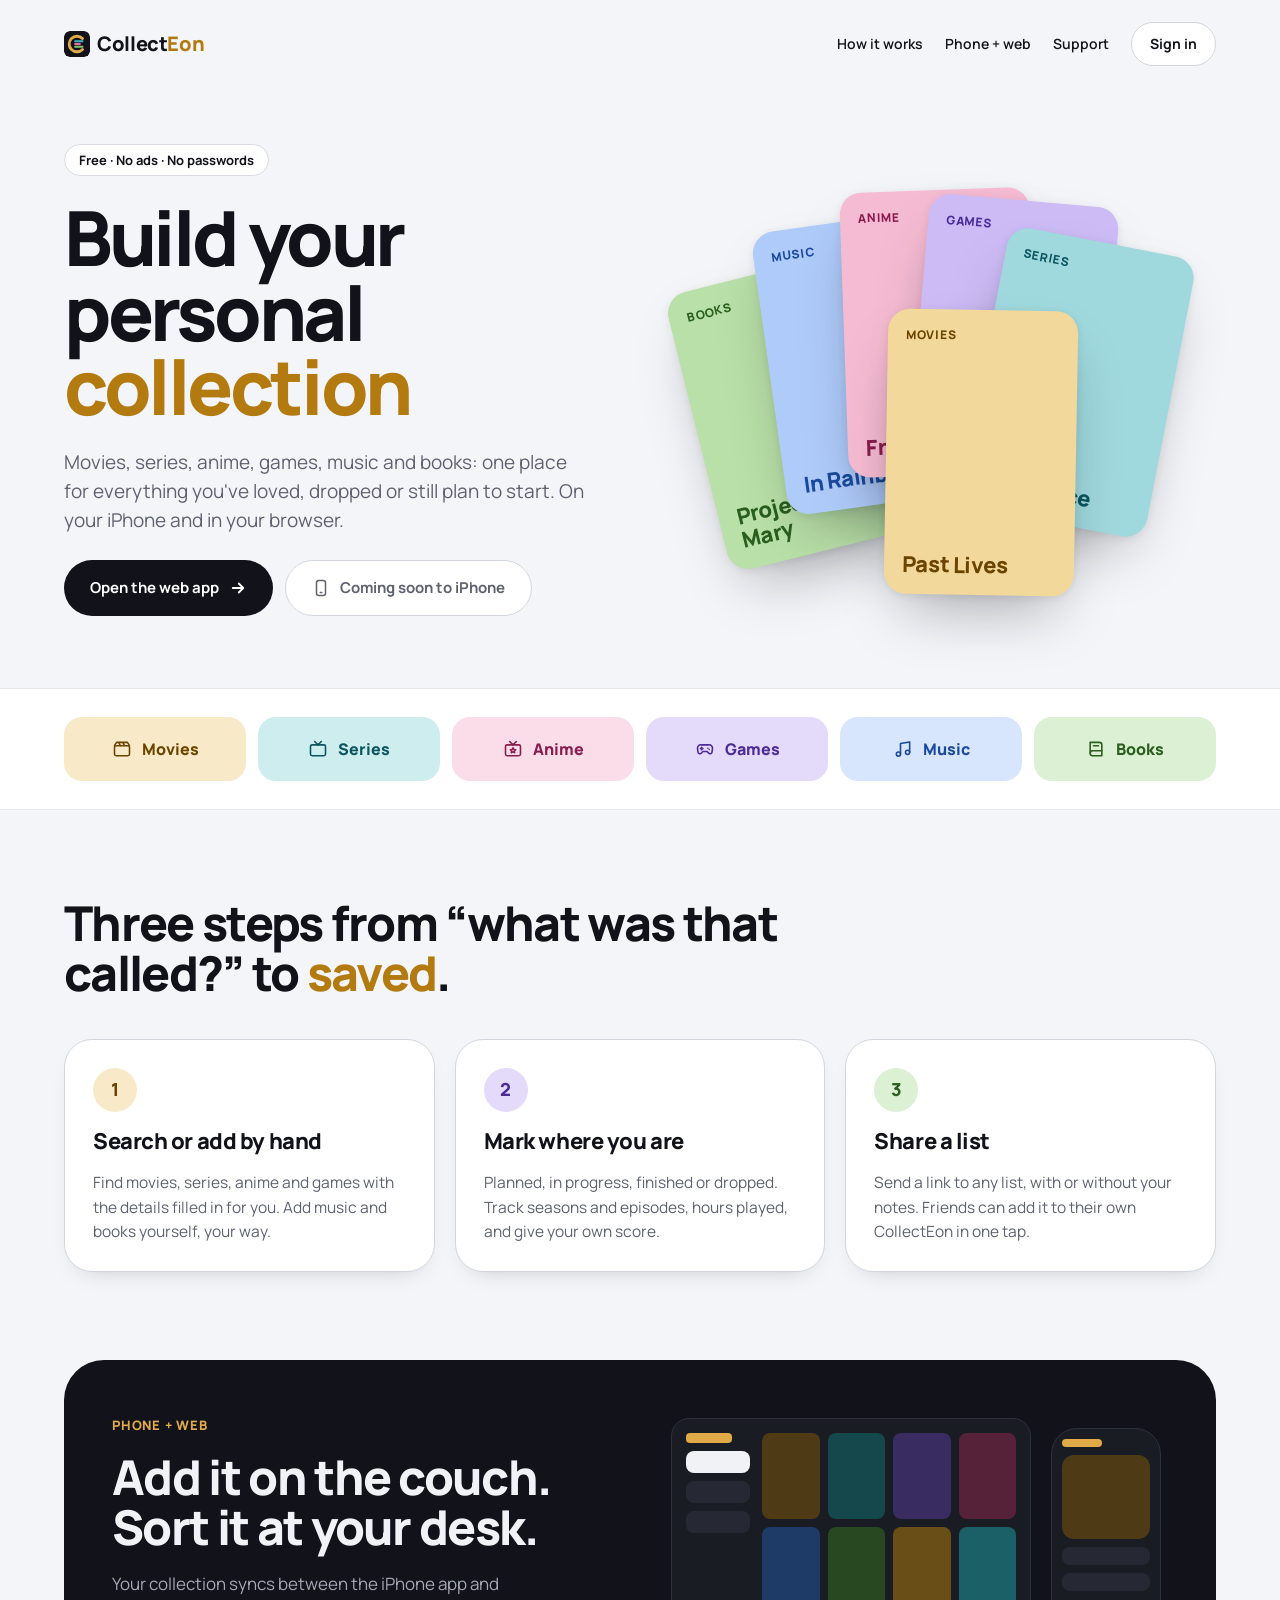
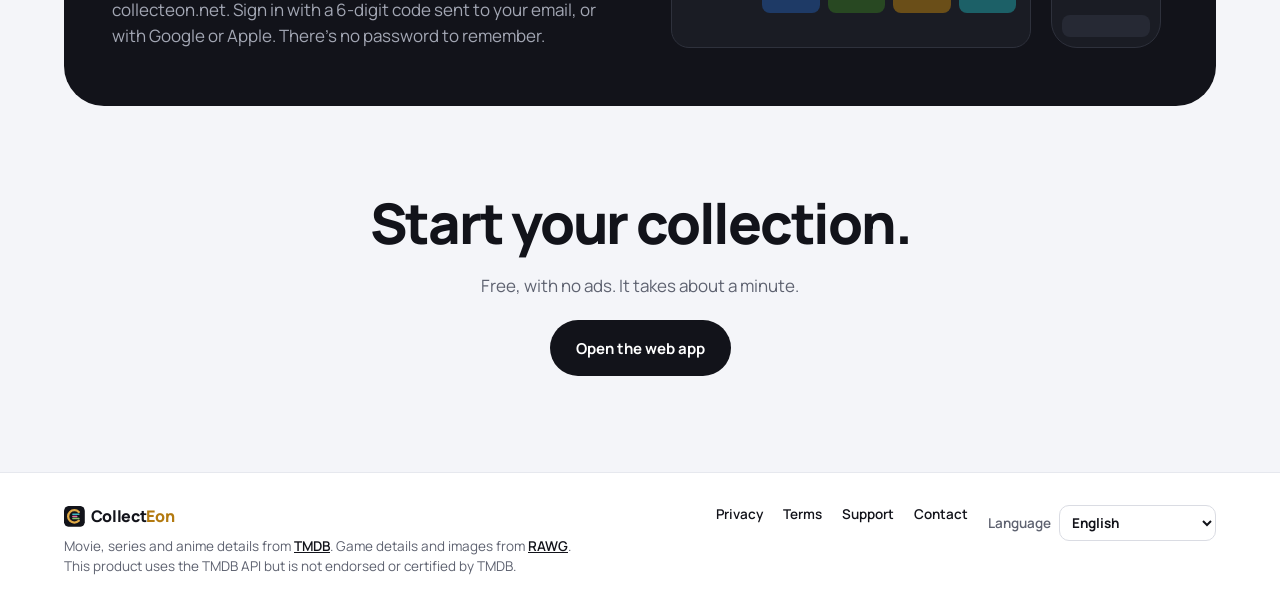
==== commit 05b14e37: "Six-language site, new logo, and desktop polish - Upload the six-language version (EN, UK, FR, DE, P" ====
--- a/index.html
+++ b/index.html
@@ -2,6 +2,9 @@
 <html lang="en">
 <head>
 <meta charset="utf-8">
+<link rel="icon" href="/favicon.svg" type="image/svg+xml">
+<link rel="icon" href="/favicon.ico" sizes="any">
+<link rel="apple-touch-icon" href="/apple-touch-icon.png">
 <meta name="viewport" content="width=device-width, initial-scale=1, viewport-fit=cover">
 <title>CollectEon · Build your personal collection</title>
 <meta name="description" content="Track every movie, series, anime, game, album and book you love. Free, with no ads. On iPhone and in your browser.">
@@ -156,6 +159,8 @@
 .credit a{text-decoration:underline;font-weight:600;color:var(--ink)}
 .links{display:flex;gap:20px;flex-wrap:wrap;align-items:flex-start;font-weight:600}
 .links a:hover{color:var(--muted)}
+.lang{display:flex;align-items:center;gap:8px;color:var(--muted);font-weight:600}
+.lang select{font:inherit;font-weight:700;color:var(--ink);height:36px;border-radius:10px;border:1.5px solid var(--line);background:var(--surface);padding:0 8px}
 
 @media (max-width:640px){
   .top nav .hide-s{display:none}
@@ -170,71 +175,72 @@
   .laptop{height:190px}
 }
 @media (prefers-reduced-motion:reduce){*{transition:none!important;scroll-behavior:auto!important}}
+.wm-mark{display:inline-block;width:1.3em;height:1.3em;vertical-align:-0.3em;margin-right:.36em;border-radius:22%}
 </style>
 </head>
 <body>
 
 <header class="wrap top">
-  <a class="wordmark" href="/?about" aria-label="CollectEon home">Collect<span>Eon</span></a>
+  <a class="wordmark" href="/?about" aria-label="CollectEon home"><svg class="wm-mark" viewBox="0 0 100 100" aria-hidden="true" focusable="false"><rect width="100" height="100" rx="22.4" fill="#12131A"/><path d="M71.2 28.8A30 30 0 1 0 71.2 71.2" fill="none" stroke="#E0AA47" stroke-width="11" stroke-linecap="round"/><rect x="39" y="36" width="36" height="7" rx="3.5" fill="#3FB6C2"/><rect x="39" y="46.5" width="26" height="7" rx="3.5" fill="#E86FA5"/><rect x="39" y="57" width="36" height="7" rx="3.5" fill="#86C46F"/></svg>Collect<span>Eon</span></a>
   <nav aria-label="Site">
-    <a class="hide-s" href="#how">How it works</a>
-    <a class="hide-s" href="#sync">Phone + web</a>
-    <a class="hide-s" href="/support">Support</a>
-    <a class="pill" href="/app">Sign in</a>
+    <a class="hide-s" href="#how" data-t="How it works">How it works</a>
+    <a class="hide-s" href="#sync" data-t="Phone + web">Phone + web</a>
+    <a class="hide-s" href="/support" data-t="Support">Support</a>
+    <a class="pill" href="/app" data-t="Sign in">Sign in</a>
   </nav>
 </header>
 
 <main>
   <section class="wrap hero">
     <div class="hero-text">
-      <span class="badge">Free · No ads · No passwords</span>
-      <h1>Build your personal <span>collection</span></h1>
-      <p class="lead">Movies, series, anime, games, music and books: one place for everything you've loved, dropped or still plan to start. On your iPhone and in your browser.</p>
+      <span class="badge" data-t="Free · No ads · No passwords">Free · No ads · No passwords</span>
+      <h1 data-th="Build your personal <span>collection</span>">Build your personal <span>collection</span></h1>
+      <p class="lead" data-t="lead">Movies, series, anime, games, music and books: one place for everything you've loved, dropped or still plan to start. On your iPhone and in your browser.</p>
       <div class="ctas">
-        <a class="btn btn-primary" href="/app">Open the web app
+        <a class="btn btn-primary" href="/app"><span data-t="Open the web app">Open the web app</span>
           <svg viewBox="0 0 24 24" fill="none" stroke="currentColor" stroke-width="2.4" stroke-linecap="round" stroke-linejoin="round" aria-hidden="true"><path d="M5 12h14M13 6l6 6-6 6"/></svg></a>
         <span class="btn btn-soon">
-          <svg viewBox="0 0 24 24" fill="none" stroke="currentColor" stroke-width="2" stroke-linecap="round" stroke-linejoin="round" aria-hidden="true"><rect x="6" y="2" width="12" height="20" rx="3"/><path d="M11 18h2"/></svg>Coming soon to iPhone</span>
+          <svg viewBox="0 0 24 24" fill="none" stroke="currentColor" stroke-width="2" stroke-linecap="round" stroke-linejoin="round" aria-hidden="true"><rect x="6" y="2" width="12" height="20" rx="3"/><path d="M11 18h2"/></svg><span data-t="Coming soon to iPhone">Coming soon to iPhone</span></span>
       </div>
     </div>
     <div class="fan" aria-hidden="true">
-      <div class="card c1"><b>BOOKS</b><i>Project Hail Mary</i></div>
-      <div class="card c2"><b>MUSIC</b><i>In Rainbows</i></div>
-      <div class="card c3"><b>ANIME</b><i>Frieren</i></div>
-      <div class="card c4"><b>GAMES</b><i>Balatro</i></div>
-      <div class="card c5"><b>SERIES</b><i>Severance</i></div>
-      <div class="card c6"><b>MOVIES</b><i>Past Lives</i></div>
+      <div class="card c1"><b data-t="BOOKS">BOOKS</b><i>Project Hail Mary</i></div>
+      <div class="card c2"><b data-t="MUSIC">MUSIC</b><i>In Rainbows</i></div>
+      <div class="card c3"><b data-t="ANIME">ANIME</b><i>Frieren</i></div>
+      <div class="card c4"><b data-t="GAMES">GAMES</b><i>Balatro</i></div>
+      <div class="card c5"><b data-t="SERIES">SERIES</b><i>Severance</i></div>
+      <div class="card c6"><b data-t="MOVIES">MOVIES</b><i>Past Lives</i></div>
     </div>
   </section>
 
-  <section class="strip" aria-label="What you can collect">
+  <section class="strip" aria-label="What you can collect" data-ta="What you can collect">
     <ul class="wrap" style="list-style:none;margin:0 auto">
-      <li class="cat k-movie"><svg viewBox="0 0 24 24" fill="none" stroke="currentColor" stroke-width="1.9" stroke-linecap="round" stroke-linejoin="round" aria-hidden="true"><rect x="3" y="8" width="18" height="12" rx="2"/><path d="M3 8l2.5-4h13L21 8M8 4l2 4M13 4l2 4"/></svg>Movies</li>
-      <li class="cat k-series"><svg viewBox="0 0 24 24" fill="none" stroke="currentColor" stroke-width="1.9" stroke-linecap="round" stroke-linejoin="round" aria-hidden="true"><rect x="3" y="7" width="18" height="13" rx="2"/><path d="M8 3l4 4 4-4"/></svg>Series</li>
-      <li class="cat k-anime"><svg viewBox="0 0 24 24" fill="none" stroke="currentColor" stroke-width="1.9" stroke-linecap="round" stroke-linejoin="round" aria-hidden="true"><rect x="3" y="7" width="18" height="13" rx="2"/><path d="M8 3l4 4 4-4"/><path d="M12 10.5l1 2 2.2.3-1.6 1.5.4 2.2-2-1-2 1 .4-2.2-1.6-1.5 2.2-.3z"/></svg>Anime</li>
-      <li class="cat k-games"><svg viewBox="0 0 24 24" fill="none" stroke="currentColor" stroke-width="1.9" stroke-linecap="round" stroke-linejoin="round" aria-hidden="true"><path d="M7 7h10a4 4 0 0 1 4 4.5l-.6 4.2a2.4 2.4 0 0 1-4.2 1.2L14.5 15h-5l-1.7 1.9a2.4 2.4 0 0 1-4.2-1.2L3 11.5A4 4 0 0 1 7 7z"/><path d="M8 10v3M6.5 11.5h3M15.5 11h.01M17 12.5h.01"/></svg>Games</li>
-      <li class="cat k-music"><svg viewBox="0 0 24 24" fill="none" stroke="currentColor" stroke-width="1.9" stroke-linecap="round" stroke-linejoin="round" aria-hidden="true"><path d="M9 18V5.5l11-2V16"/><circle cx="6.5" cy="18" r="2.5"/><circle cx="17.5" cy="16" r="2.5"/></svg>Music</li>
-      <li class="cat k-books"><svg viewBox="0 0 24 24" fill="none" stroke="currentColor" stroke-width="1.9" stroke-linecap="round" stroke-linejoin="round" aria-hidden="true"><path d="M5 4h11a3 3 0 0 1 3 3v13H8a3 3 0 0 1-3-3z"/><path d="M5 17a3 3 0 0 1 3-3h11M9 8h6"/></svg>Books</li>
+      <li class="cat k-movie"><svg viewBox="0 0 24 24" fill="none" stroke="currentColor" stroke-width="1.9" stroke-linecap="round" stroke-linejoin="round" aria-hidden="true"><rect x="3" y="8" width="18" height="12" rx="2"/><path d="M3 8l2.5-4h13L21 8M8 4l2 4M13 4l2 4"/></svg><span data-t="Movies">Movies</span></li>
+      <li class="cat k-series"><svg viewBox="0 0 24 24" fill="none" stroke="currentColor" stroke-width="1.9" stroke-linecap="round" stroke-linejoin="round" aria-hidden="true"><rect x="3" y="7" width="18" height="13" rx="2"/><path d="M8 3l4 4 4-4"/></svg><span data-t="Series">Series</span></li>
+      <li class="cat k-anime"><svg viewBox="0 0 24 24" fill="none" stroke="currentColor" stroke-width="1.9" stroke-linecap="round" stroke-linejoin="round" aria-hidden="true"><rect x="3" y="7" width="18" height="13" rx="2"/><path d="M8 3l4 4 4-4"/><path d="M12 10.5l1 2 2.2.3-1.6 1.5.4 2.2-2-1-2 1 .4-2.2-1.6-1.5 2.2-.3z"/></svg><span data-t="Anime">Anime</span></li>
+      <li class="cat k-games"><svg viewBox="0 0 24 24" fill="none" stroke="currentColor" stroke-width="1.9" stroke-linecap="round" stroke-linejoin="round" aria-hidden="true"><path d="M7 7h10a4 4 0 0 1 4 4.5l-.6 4.2a2.4 2.4 0 0 1-4.2 1.2L14.5 15h-5l-1.7 1.9a2.4 2.4 0 0 1-4.2-1.2L3 11.5A4 4 0 0 1 7 7z"/><path d="M8 10v3M6.5 11.5h3M15.5 11h.01M17 12.5h.01"/></svg><span data-t="Games">Games</span></li>
+      <li class="cat k-music"><svg viewBox="0 0 24 24" fill="none" stroke="currentColor" stroke-width="1.9" stroke-linecap="round" stroke-linejoin="round" aria-hidden="true"><path d="M9 18V5.5l11-2V16"/><circle cx="6.5" cy="18" r="2.5"/><circle cx="17.5" cy="16" r="2.5"/></svg><span data-t="Music">Music</span></li>
+      <li class="cat k-books"><svg viewBox="0 0 24 24" fill="none" stroke="currentColor" stroke-width="1.9" stroke-linecap="round" stroke-linejoin="round" aria-hidden="true"><path d="M5 4h11a3 3 0 0 1 3 3v13H8a3 3 0 0 1-3-3z"/><path d="M5 17a3 3 0 0 1 3-3h11M9 8h6"/></svg><span data-t="Books">Books</span></li>
     </ul>
   </section>
 
   <section class="wrap how" id="how">
-    <h2 class="h2">Three steps from “what was that called?” to <span>saved</span>.</h2>
+    <h2 class="h2" data-th="three">Three steps from “what was that called?” to <span>saved</span>.</h2>
     <div class="steps">
       <article class="step">
         <span class="num k-movie">1</span>
-        <h3>Search or add by hand</h3>
-        <p>Find movies, series, anime and games with the details filled in for you. Add music and books yourself, your way.</p>
+        <h3 data-t="Search or add by hand">Search or add by hand</h3>
+        <p data-t="step1">Find movies, series, anime and games with the details filled in for you. Add music and books yourself, your way.</p>
       </article>
       <article class="step">
         <span class="num k-games">2</span>
-        <h3>Mark where you are</h3>
-        <p>Planned, in progress, finished or dropped. Track seasons and episodes, hours played, and give your own score.</p>
+        <h3 data-t="Mark where you are">Mark where you are</h3>
+        <p data-t="step2">Planned, in progress, finished or dropped. Track seasons and episodes, hours played, and give your own score.</p>
       </article>
       <article class="step">
         <span class="num k-books">3</span>
-        <h3>Share a list</h3>
-        <p>Send a link to any list, with or without your notes. Friends can add it to their own CollectEon in one tap.</p>
+        <h3 data-t="Share a list">Share a list</h3>
+        <p data-t="step3">Send a link to any list, with or without your notes. Friends can add it to their own CollectEon in one tap.</p>
       </article>
     </div>
   </section>
@@ -242,9 +248,9 @@
   <section class="wrap sync" id="sync">
     <div class="band">
       <div class="band-text">
-        <span class="eyebrow">PHONE + WEB</span>
-        <h2 class="h2">Add it on the couch. Sort it at your desk.</h2>
-        <p>Your collection syncs between the iPhone app and collecteon.net. Sign in with a 6-digit code sent to your email, or with Google or Apple. There's no password to remember.</p>
+        <span class="eyebrow" data-t="PHONE + WEB">PHONE + WEB</span>
+        <h2 class="h2" data-t="couch">Add it on the couch. Sort it at your desk.</h2>
+        <p data-t="sync">Your collection syncs between the iPhone app and collecteon.net. Sign in with a 6-digit code sent to your email, or with Google or Apple. There's no password to remember.</p>
       </div>
       <div class="devices" aria-hidden="true">
         <div class="laptop">
@@ -260,25 +266,193 @@
   </section>
 
   <section class="wrap final">
-    <h2 class="h2">Start your collection.</h2>
-    <p>Free, with no ads. It takes about a minute.</p>
-    <a class="btn btn-primary" href="/app">Open the web app</a>
+    <h2 class="h2" data-t="Start your collection.">Start your collection.</h2>
+    <p data-t="minute">Free, with no ads. It takes about a minute.</p>
+    <a class="btn btn-primary" href="/app" data-t="Open the web app">Open the web app</a>
   </section>
 </main>
 
 <footer>
   <div class="wrap">
     <div>
-      <div class="wordmark" style="font-size:16px">Collect<span>Eon</span></div>
-      <p class="credit">Movie, series and anime details from <a href="https://www.themoviedb.org" target="_blank" rel="noopener">TMDB</a>. Game details and images from <a href="https://rawg.io" target="_blank" rel="noopener">RAWG</a>. This product uses the TMDB API but is not endorsed or certified by TMDB.</p>
+      <div class="wordmark" style="font-size:16px"><svg class="wm-mark" viewBox="0 0 100 100" aria-hidden="true" focusable="false"><rect width="100" height="100" rx="22.4" fill="#12131A"/><path d="M71.2 28.8A30 30 0 1 0 71.2 71.2" fill="none" stroke="#E0AA47" stroke-width="11" stroke-linecap="round"/><rect x="39" y="36" width="36" height="7" rx="3.5" fill="#3FB6C2"/><rect x="39" y="46.5" width="26" height="7" rx="3.5" fill="#E86FA5"/><rect x="39" y="57" width="36" height="7" rx="3.5" fill="#86C46F"/></svg>Collect<span>Eon</span></div>
+      <p class="credit" data-th="credit">Movie, series and anime details from <a href="https://www.themoviedb.org" target="_blank" rel="noopener">TMDB</a>. Game details and images from <a href="https://rawg.io" target="_blank" rel="noopener">RAWG</a>. This product uses the TMDB API but is not endorsed or certified by TMDB.</p>
     </div>
     <nav class="links" aria-label="Legal and help">
-      <a href="/privacy">Privacy</a>
-      <a href="/terms">Terms</a>
-      <a href="/support">Support</a>
-      <a href="mailto:supportcollecteon@gmail.com">Contact</a>
+      <a href="/privacy" data-t="Privacy">Privacy</a>
+      <a href="/terms" data-t="Terms">Terms</a>
+      <a href="/support" data-t="Support">Support</a>
+      <a href="mailto:supportcollecteon@gmail.com" data-t="Contact">Contact</a>
+      <label class="lang"><span id="lang-label">Language</span>
+        <select id="lang-select"></select></label>
     </nav>
   </div>
 </footer>
+<script>
+/* Landing page translations. English is in the page itself. The language is shared with the app
+   (same saved setting), picked from ?lang=, then the saved choice, then the browser's languages. */
+(function(){
+  var LANG_KEY = "ultimateCollection:lang";
+  var NAMES = { en: "English", uk: "Українська", fr: "Français", de: "Deutsch", pt: "Português (Brasil)", es: "Español" };
+  var HTML_LANG = { en: "en", uk: "uk", fr: "fr", de: "de", pt: "pt-BR", es: "es" };
+  var T = {
+    uk: {
+      "title": "CollectEon · Створіть свою особисту колекцію",
+      "description": "Відстежуйте всі фільми, серіали, аніме, ігри, альбоми й книжки, які ви любите. Безкоштовно і без реклами. На iPhone і в браузері.",
+      "How it works": "Як це працює", "Phone + web": "Телефон + веб", "Support": "Підтримка", "Sign in": "Увійти",
+      "Free · No ads · No passwords": "Безкоштовно · Без реклами · Без паролів",
+      "Build your personal <span>collection</span>": "Створіть свою особисту <span>колекцію</span>",
+      "lead": "Фільми, серіали, аніме, ігри, музика й книжки: одне місце для всього, що ви полюбили, кинули чи тільки плануєте почати. На вашому iPhone і в браузері.",
+      "Open the web app": "Відкрити вебзастосунок", "Coming soon to iPhone": "Скоро на iPhone",
+      "BOOKS": "КНИЖКИ", "MUSIC": "МУЗИКА", "ANIME": "АНІМЕ", "GAMES": "ІГРИ", "SERIES": "СЕРІАЛИ", "MOVIES": "ФІЛЬМИ",
+      "What you can collect": "Що можна збирати",
+      "Movies": "Фільми", "Series": "Серіали", "Anime": "Аніме", "Games": "Ігри", "Music": "Музика", "Books": "Книжки",
+      "three": "Три кроки від «як же воно називалося?» до <span>збереженого</span>.",
+      "Search or add by hand": "Знайдіть або додайте вручну",
+      "step1": "Знаходьте фільми, серіали, аніме й ігри, а подробиці заповняться самі. Музику й книжки додавайте самостійно, як вам зручно.",
+      "Mark where you are": "Позначайте, де ви зараз",
+      "step2": "Заплановано, у процесі, завершено чи покинуто. Відстежуйте сезони й серії, години в грі та ставте власну оцінку.",
+      "Share a list": "Діліться списками",
+      "step3": "Надішліть посилання на будь-який список, з вашими нотатками чи без них. Друзі можуть додати його до свого CollectEon одним дотиком.",
+      "PHONE + WEB": "ТЕЛЕФОН + ВЕБ",
+      "couch": "Додайте на дивані. Впорядкуйте за столом.",
+      "sync": "Ваша колекція синхронізується між застосунком для iPhone і collecteon.net. Входьте за 6-значним кодом з пошти або через Google чи Apple. Жодних паролів, які треба пам’ятати.",
+      "Start your collection.": "Почніть свою колекцію.",
+      "minute": "Безкоштовно і без реклами. Займе близько хвилини.",
+      "credit": "Інформація про фільми, серіали й аніме — з <a href=\"https://www.themoviedb.org\" target=\"_blank\" rel=\"noopener\">TMDB</a>. Інформація та зображення ігор — з <a href=\"https://rawg.io\" target=\"_blank\" rel=\"noopener\">RAWG</a>. Цей продукт використовує API TMDB, але не схвалений і не сертифікований TMDB.",
+      "Privacy": "Конфіденційність", "Terms": "Умови", "Contact": "Зв’язатися", "Language": "Мова"
+    },
+    fr: {
+      "title": "CollectEon · Créez votre propre collection",
+      "description": "Suivez tous les films, séries, animés, jeux, albums et livres que vous aimez. Gratuit et sans publicité. Sur iPhone et dans votre navigateur.",
+      "How it works": "Comment ça marche", "Phone + web": "Téléphone + web", "Support": "Assistance", "Sign in": "Se connecter",
+      "Free · No ads · No passwords": "Gratuit · Sans pub · Sans mot de passe",
+      "Build your personal <span>collection</span>": "Créez votre <span>propre collection</span>",
+      "lead": "Films, séries, animés, jeux, musique et livres : un seul endroit pour tout ce que vous avez aimé, abandonné ou prévu de commencer. Sur votre iPhone et dans votre navigateur.",
+      "Open the web app": "Ouvrir l’app web", "Coming soon to iPhone": "Bientôt sur iPhone",
+      "BOOKS": "LIVRES", "MUSIC": "MUSIQUE", "ANIME": "ANIMÉS", "GAMES": "JEUX", "SERIES": "SÉRIES", "MOVIES": "FILMS",
+      "What you can collect": "Ce que vous pouvez collectionner",
+      "Movies": "Films", "Series": "Séries", "Anime": "Animés", "Games": "Jeux", "Music": "Musique", "Books": "Livres",
+      "three": "Trois étapes entre « comment ça s’appelait déjà ? » et <span>enregistré</span>.",
+      "Search or add by hand": "Cherchez ou ajoutez à la main",
+      "step1": "Trouvez films, séries, animés et jeux, et les détails se remplissent tout seuls. Ajoutez la musique et les livres vous-même, à votre façon.",
+      "Mark where you are": "Indiquez où vous en êtes",
+      "step2": "Prévu, en cours, terminé ou abandonné. Suivez les saisons et les épisodes, les heures de jeu, et donnez votre propre note.",
+      "Share a list": "Partagez une liste",
+      "step3": "Envoyez un lien vers n’importe quelle liste, avec ou sans vos notes. Vos amis peuvent l’ajouter à leur CollectEon en un geste.",
+      "PHONE + WEB": "TÉLÉPHONE + WEB",
+      "couch": "Ajoutez depuis le canapé. Rangez depuis votre bureau.",
+      "sync": "Votre collection se synchronise entre l’app iPhone et collecteon.net. Connectez-vous avec un code à 6 chiffres envoyé par e-mail, ou avec Google ou Apple. Aucun mot de passe à retenir.",
+      "Start your collection.": "Commencez votre collection.",
+      "minute": "Gratuit et sans publicité. Ça prend environ une minute.",
+      "credit": "Détails des films, séries et animés fournis par <a href=\"https://www.themoviedb.org\" target=\"_blank\" rel=\"noopener\">TMDB</a>. Détails et images des jeux fournis par <a href=\"https://rawg.io\" target=\"_blank\" rel=\"noopener\">RAWG</a>. Ce produit utilise l’API de TMDB mais n’est ni approuvé ni certifié par TMDB.",
+      "Privacy": "Confidentialité", "Terms": "Conditions", "Contact": "Contact", "Language": "Langue"
+    },
+    de: {
+      "title": "CollectEon · Bau dir deine eigene Sammlung",
+      "description": "Behalte alle Filme, Serien, Animes, Spiele, Alben und Bücher im Blick, die du liebst. Kostenlos und ohne Werbung. Auf dem iPhone und im Browser.",
+      "How it works": "So funktioniert’s", "Phone + web": "Handy + Web", "Support": "Support", "Sign in": "Anmelden",
+      "Free · No ads · No passwords": "Kostenlos · Keine Werbung · Keine Passwörter",
+      "Build your personal <span>collection</span>": "Bau dir deine eigene <span>Sammlung</span>",
+      "lead": "Filme, Serien, Animes, Spiele, Musik und Bücher: ein Ort für alles, was du geliebt, abgebrochen oder noch vor dir hast. Auf deinem iPhone und im Browser.",
+      "Open the web app": "Web-App öffnen", "Coming soon to iPhone": "Bald für iPhone",
+      "BOOKS": "BÜCHER", "MUSIC": "MUSIK", "ANIME": "ANIME", "GAMES": "SPIELE", "SERIES": "SERIEN", "MOVIES": "FILME",
+      "What you can collect": "Was du sammeln kannst",
+      "Movies": "Filme", "Series": "Serien", "Anime": "Anime", "Games": "Spiele", "Music": "Musik", "Books": "Bücher",
+      "three": "Drei Schritte von „Wie hieß das noch mal?“ bis <span>gespeichert</span>.",
+      "Search or add by hand": "Suchen oder selbst eintragen",
+      "step1": "Finde Filme, Serien, Animes und Spiele, und die Details werden für dich ausgefüllt. Musik und Bücher trägst du selbst ein, ganz wie du willst.",
+      "Mark where you are": "Halte fest, wo du stehst",
+      "step2": "Geplant, in Arbeit, fertig oder abgebrochen. Verfolge Staffeln und Folgen, gespielte Stunden und vergib deine eigene Bewertung.",
+      "Share a list": "Teile eine Liste",
+      "step3": "Schick einen Link zu jeder Liste, mit oder ohne deine Notizen. Freunde können sie mit einem Tipp in ihr eigenes CollectEon übernehmen.",
+      "PHONE + WEB": "HANDY + WEB",
+      "couch": "Auf dem Sofa hinzufügen. Am Schreibtisch sortieren.",
+      "sync": "Deine Sammlung wird zwischen der iPhone-App und collecteon.net synchronisiert. Melde dich mit einem 6-stelligen Code per E-Mail an, oder mit Google oder Apple. Kein Passwort, das du dir merken musst.",
+      "Start your collection.": "Starte deine Sammlung.",
+      "minute": "Kostenlos und ohne Werbung. Dauert etwa eine Minute.",
+      "credit": "Details zu Filmen, Serien und Animes von <a href=\"https://www.themoviedb.org\" target=\"_blank\" rel=\"noopener\">TMDB</a>. Spieldetails und Bilder von <a href=\"https://rawg.io\" target=\"_blank\" rel=\"noopener\">RAWG</a>. Dieses Produkt nutzt die TMDB-API, ist aber nicht von TMDB unterstützt oder zertifiziert.",
+      "Privacy": "Datenschutz", "Terms": "Nutzungsbedingungen", "Contact": "Kontakt", "Language": "Sprache"
+    },
+    pt: {
+      "title": "CollectEon · Monte sua própria coleção",
+      "description": "Acompanhe todos os filmes, séries, animes, jogos, álbuns e livros que você ama. Grátis e sem anúncios. No iPhone e no navegador.",
+      "How it works": "Como funciona", "Phone + web": "Celular + web", "Support": "Suporte", "Sign in": "Entrar",
+      "Free · No ads · No passwords": "Grátis · Sem anúncios · Sem senhas",
+      "Build your personal <span>collection</span>": "Monte sua <span>própria coleção</span>",
+      "lead": "Filmes, séries, animes, jogos, música e livros: um só lugar para tudo o que você amou, largou ou ainda pretende começar. No seu iPhone e no navegador.",
+      "Open the web app": "Abrir o app web", "Coming soon to iPhone": "Em breve no iPhone",
+      "BOOKS": "LIVROS", "MUSIC": "MÚSICA", "ANIME": "ANIMES", "GAMES": "JOGOS", "SERIES": "SÉRIES", "MOVIES": "FILMES",
+      "What you can collect": "O que você pode colecionar",
+      "Movies": "Filmes", "Series": "Séries", "Anime": "Animes", "Games": "Jogos", "Music": "Música", "Books": "Livros",
+      "three": "Três passos entre “como era mesmo o nome?” e <span>salvo</span>.",
+      "Search or add by hand": "Pesquise ou adicione à mão",
+      "step1": "Encontre filmes, séries, animes e jogos, e os detalhes são preenchidos para você. Adicione música e livros você mesmo, do seu jeito.",
+      "Mark where you are": "Marque onde você está",
+      "step2": "Planejado, em andamento, concluído ou abandonado. Acompanhe temporadas e episódios, horas jogadas, e dê sua própria nota.",
+      "Share a list": "Compartilhe uma lista",
+      "step3": "Envie um link de qualquer lista, com ou sem suas anotações. Seus amigos podem adicioná-la ao próprio CollectEon com um toque.",
+      "PHONE + WEB": "CELULAR + WEB",
+      "couch": "Adicione no sofá. Organize na mesa.",
+      "sync": "Sua coleção é sincronizada entre o app para iPhone e collecteon.net. Entre com um código de 6 dígitos enviado ao seu e-mail, ou com Google ou Apple. Nenhuma senha para lembrar.",
+      "Start your collection.": "Comece sua coleção.",
+      "minute": "Grátis e sem anúncios. Leva cerca de um minuto.",
+      "credit": "Detalhes de filmes, séries e animes do <a href=\"https://www.themoviedb.org\" target=\"_blank\" rel=\"noopener\">TMDB</a>. Detalhes e imagens de jogos do <a href=\"https://rawg.io\" target=\"_blank\" rel=\"noopener\">RAWG</a>. Este produto usa a API do TMDB, mas não é endossado nem certificado pelo TMDB.",
+      "Privacy": "Privacidade", "Terms": "Termos", "Contact": "Contato", "Language": "Idioma"
+    },
+    es: {
+      "title": "CollectEon · Crea tu propia colección",
+      "description": "Lleva el control de todas las películas, series, anime, juegos, álbumes y libros que te gustan. Gratis y sin anuncios. En iPhone y en tu navegador.",
+      "How it works": "Cómo funciona", "Phone + web": "Móvil + web", "Support": "Ayuda", "Sign in": "Iniciar sesión",
+      "Free · No ads · No passwords": "Gratis · Sin anuncios · Sin contraseñas",
+      "Build your personal <span>collection</span>": "Crea tu <span>propia colección</span>",
+      "lead": "Películas, series, anime, juegos, música y libros: un solo lugar para todo lo que te encantó, dejaste a medias o aún quieres empezar. En tu iPhone y en tu navegador.",
+      "Open the web app": "Abrir la app web", "Coming soon to iPhone": "Muy pronto en iPhone",
+      "BOOKS": "LIBROS", "MUSIC": "MÚSICA", "ANIME": "ANIME", "GAMES": "JUEGOS", "SERIES": "SERIES", "MOVIES": "PELÍCULAS",
+      "What you can collect": "Qué puedes coleccionar",
+      "Movies": "Películas", "Series": "Series", "Anime": "Anime", "Games": "Juegos", "Music": "Música", "Books": "Libros",
+      "three": "Tres pasos desde «¿cómo se llamaba?» hasta <span>guardado</span>.",
+      "Search or add by hand": "Busca o añade a mano",
+      "step1": "Encuentra películas, series, anime y juegos, y los detalles se rellenan solos. Añade la música y los libros tú mismo, a tu manera.",
+      "Mark where you are": "Marca por dónde vas",
+      "step2": "Pendiente, en curso, terminado o abandonado. Sigue temporadas y episodios, horas jugadas, y pon tu propia nota.",
+      "Share a list": "Comparte una lista",
+      "step3": "Envía un enlace a cualquier lista, con o sin tus notas. Tus amigos pueden añadirla a su propio CollectEon con un toque.",
+      "PHONE + WEB": "MÓVIL + WEB",
+      "couch": "Añádelo desde el sofá. Ordénalo desde tu escritorio.",
+      "sync": "Tu colección se sincroniza entre la app para iPhone y collecteon.net. Inicia sesión con un código de 6 dígitos que te llega por correo, o con Google o Apple. Sin contraseñas que recordar.",
+      "Start your collection.": "Empieza tu colección.",
+      "minute": "Gratis y sin anuncios. Te lleva un minuto.",
+      "credit": "Detalles de películas, series y anime de <a href=\"https://www.themoviedb.org\" target=\"_blank\" rel=\"noopener\">TMDB</a>. Detalles e imágenes de juegos de <a href=\"https://rawg.io\" target=\"_blank\" rel=\"noopener\">RAWG</a>. Este producto usa la API de TMDB, pero no está respaldado ni certificado por TMDB.",
+      "Privacy": "Privacidad", "Terms": "Condiciones", "Contact": "Contacto", "Language": "Idioma"
+    }
+  };
+  function pick(){
+    try{ var q = new URLSearchParams(location.search).get("lang"); if(q && NAMES[q]){ try{ localStorage.setItem(LANG_KEY, q); }catch(e){} return q; } }catch(e){}
+    try{ var s = localStorage.getItem(LANG_KEY); if(s && NAMES[s]) return s; }catch(e){}
+    var list = (navigator.languages && navigator.languages.length ? navigator.languages : [navigator.language || "en"]);
+    for(var i = 0; i < list.length; i++){ var b = String(list[i] || "").toLowerCase().slice(0, 2); if(NAMES[b]) return b; }
+    return "en";
+  }
+  var lang = pick(), d = T[lang];
+  document.documentElement.lang = HTML_LANG[lang];
+  if(d){
+    document.title = d.title;
+    var md = document.querySelector('meta[name="description"]'); if(md) md.setAttribute("content", d.description);
+    Array.prototype.forEach.call(document.querySelectorAll("[data-t]"), function(el){ var v = d[el.getAttribute("data-t")]; if(v) el.textContent = v; });
+    Array.prototype.forEach.call(document.querySelectorAll("[data-th]"), function(el){ var v = d[el.getAttribute("data-th")]; if(v) el.innerHTML = v; });
+    Array.prototype.forEach.call(document.querySelectorAll("[data-ta]"), function(el){ var v = d[el.getAttribute("data-ta")]; if(v) el.setAttribute("aria-label", v); });
+  }
+  var sel = document.getElementById("lang-select");
+  if(sel){
+    Object.keys(NAMES).forEach(function(k){ var o = document.createElement("option"); o.value = k; o.textContent = NAMES[k]; if(k === lang) o.selected = true; sel.appendChild(o); });
+    var lab = document.getElementById("lang-label"); if(lab && d) lab.textContent = d.Language;
+    sel.addEventListener("change", function(){
+      try{ localStorage.setItem(LANG_KEY, sel.value); }catch(e){}
+      var u = new URL(location.href); u.searchParams.delete("lang"); location.replace(u.pathname + u.search + u.hash);
+    });
+  }
+})();
+</script>
 </body>
 </html>
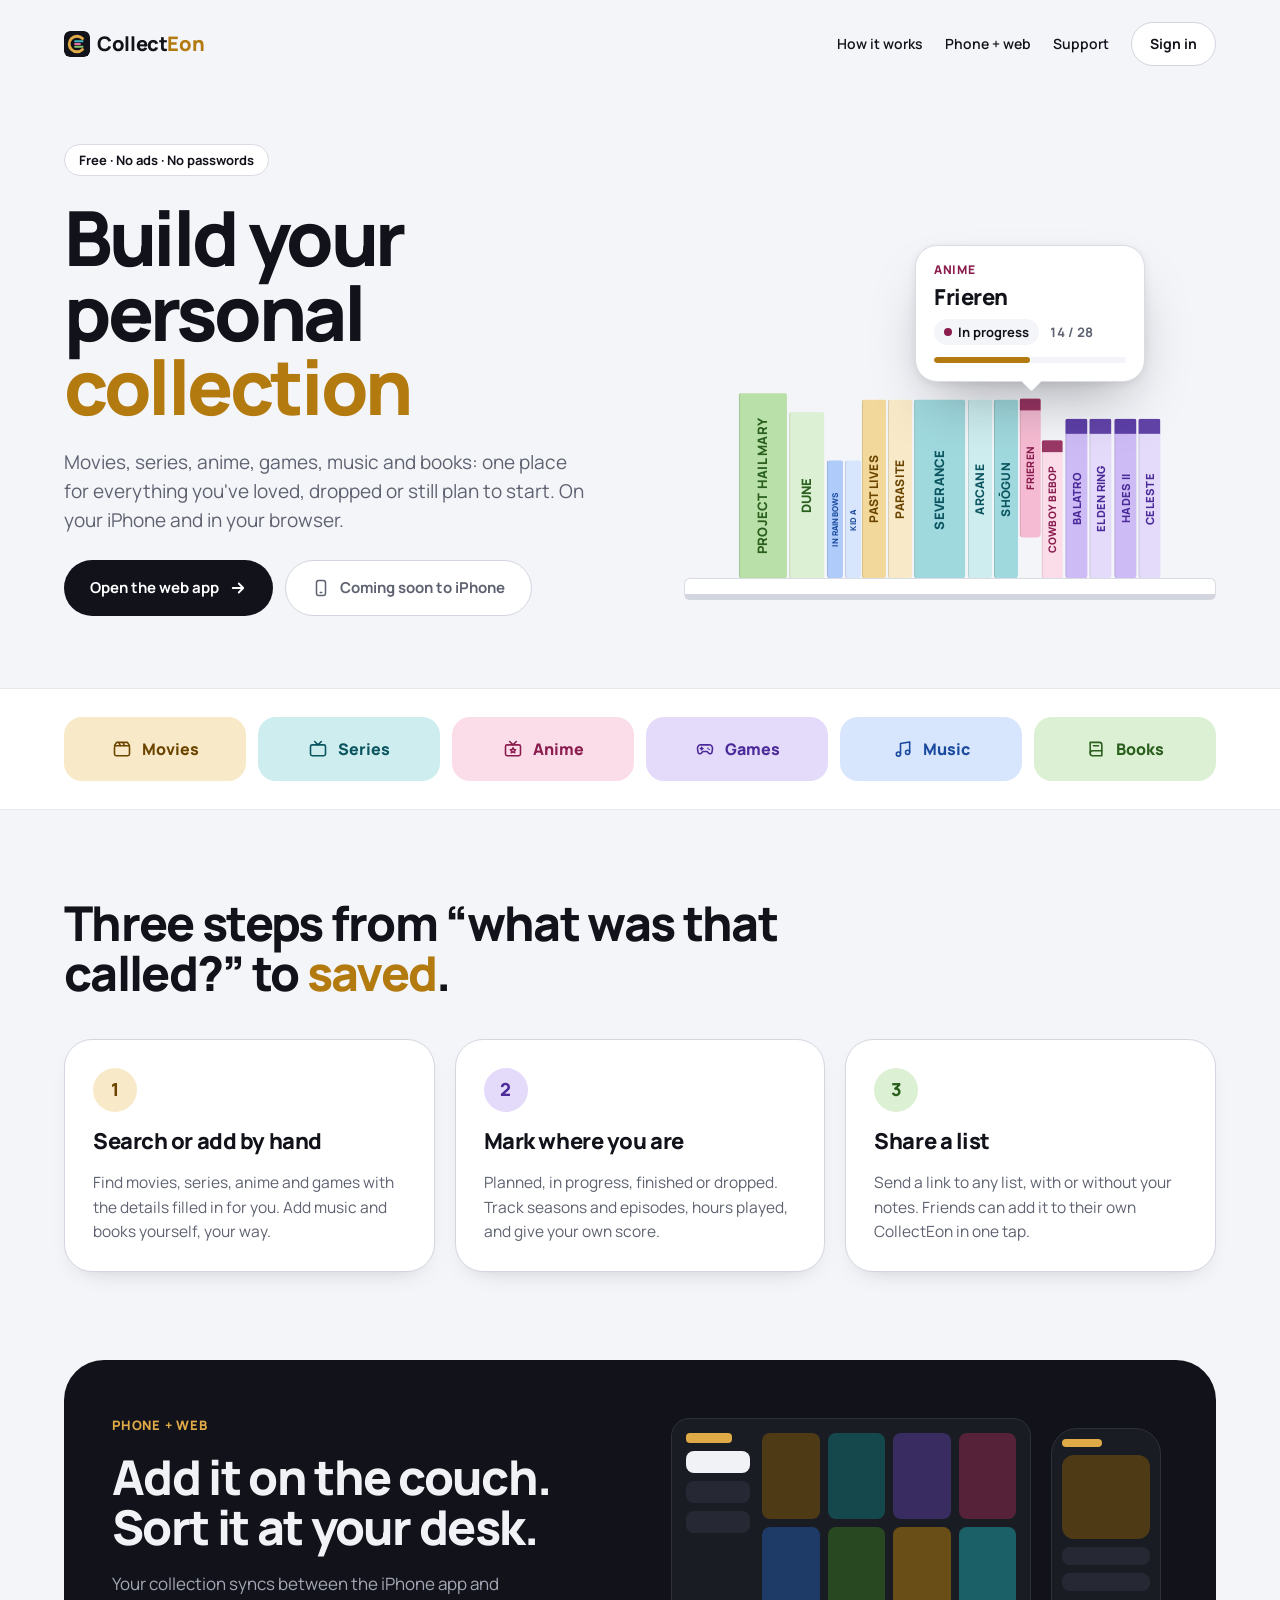
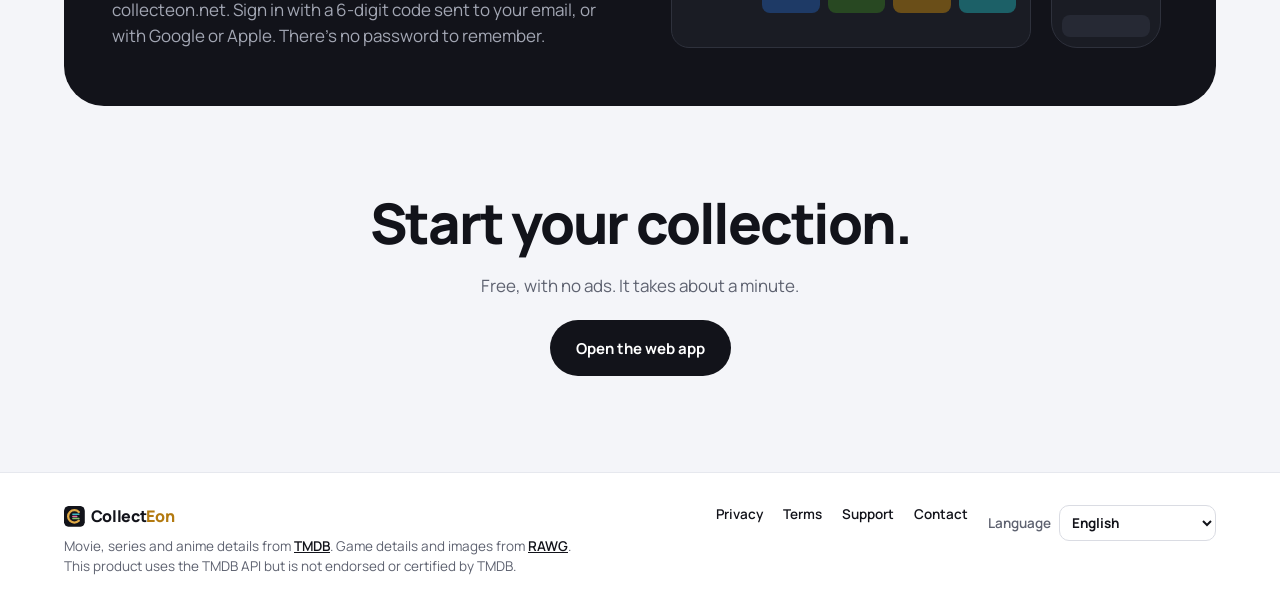
==== commit 9eb25ad2: "Landing page: hero shelf instead of the card fan (hover or tap a spine to see its card) Co-Authored-" ====
--- a/index.html
+++ b/index.html
@@ -94,20 +94,24 @@
 h1 span,.h2 span{color:var(--accent)}
 .lead{margin:0;font-size:19px;line-height:1.55;color:var(--muted);max-width:520px}
 .ctas{display:flex;flex-wrap:wrap;gap:12px}
-.fan{flex:1 1 420px;height:440px;position:relative;min-width:0}
-.card{position:absolute;width:190px;height:285px;border-radius:22px;box-shadow:var(--lift);padding:18px;display:flex;flex-direction:column;justify-content:space-between;transition:transform .3s ease}
-.card b{font-size:12px;font-weight:800;letter-spacing:.06em}
-.card i{font-style:normal;font-size:22px;font-weight:800;letter-spacing:-0.02em;line-height:1.1}
-.c1{left:2%;top:110px;transform:rotate(-14deg);background:var(--books-2);color:var(--books-d)}
-.c2{left:16%;top:60px;transform:rotate(-8deg);background:var(--music-2);color:var(--music-d)}
-.c3{left:30%;top:30px;transform:rotate(-2deg);background:var(--anime-2);color:var(--anime-d)}
-.c4{left:44%;top:40px;transform:rotate(5deg);background:var(--games-2);color:var(--games-d)}
-.c5{left:56%;top:80px;transform:rotate(11deg);background:var(--series-2);color:var(--series-d)}
-.c6{left:38%;top:150px;transform:rotate(1deg);background:var(--movie-2);color:var(--movie-d)}
-@media (hover:hover) and (prefers-reduced-motion:no-preference){
-  .fan:hover .c1{transform:rotate(-17deg) translateX(-10px)}
-  .fan:hover .c5{transform:rotate(14deg) translateX(10px)}
-}
+/* Hero shelf: a sample shelf; hover or tap a spine to pull it out */
+.shelf{flex:1 1 420px;height:440px;position:relative;min-width:0;-webkit-user-select:none;user-select:none;-webkit-tap-highlight-color:transparent}
+.shelf-row{position:absolute;left:0;right:0;bottom:21px;display:flex;align-items:flex-end;justify-content:center;gap:2px}
+.sp{position:relative;flex:0 0 auto;display:flex;align-items:center;justify-content:center;writing-mode:vertical-rl;transform:rotate(180deg);border-radius:4px 4px 2px 2px;box-shadow:inset -1px 0 0 rgba(0,0,0,.12);font-weight:800;text-transform:uppercase;letter-spacing:.02em;line-height:1;white-space:nowrap;overflow:hidden;padding:14px 0;cursor:pointer;transition:translate .6s cubic-bezier(.16,1,.3,1)}
+.sp i{position:absolute;left:0;right:0;bottom:0;height:9%;background:currentColor;opacity:.85}
+.sp:hover{translate:0 -6px}
+.sp.on{translate:0 calc(var(--up) * -1)}
+.plank{position:absolute;left:0;right:0;bottom:0;height:22px;background:var(--surface);border:1px solid var(--line);border-bottom:6px solid var(--edge);border-radius:6px;box-shadow:var(--shadow)}
+.peek{position:absolute;top:0;left:0;z-index:2;width:230px;background:var(--surface);border:1px solid var(--line);border-radius:22px;box-shadow:var(--lift);padding:16px 18px 18px;pointer-events:none;transition:left .5s cubic-bezier(.16,1,.3,1),top .5s cubic-bezier(.16,1,.3,1)}
+.peek::after{content:"";position:absolute;bottom:-8px;left:var(--ax,40px);width:14px;height:14px;background:var(--surface);border-right:1px solid var(--line);border-bottom:1px solid var(--line);transform:rotate(45deg);border-radius:2px}
+.peek b{display:block;font-size:12px;font-weight:800;letter-spacing:.06em;color:var(--pk)}
+.peek i{display:block;font-style:normal;font-size:22px;font-weight:800;letter-spacing:-0.02em;line-height:1.1;margin:6px 0 10px;overflow:hidden;text-overflow:ellipsis;white-space:nowrap}
+.peek .st{display:flex;align-items:center;gap:10px;font-size:13px;font-weight:700;color:var(--muted);font-variant-numeric:tabular-nums}
+.peek .st span{display:inline-flex;align-items:center;gap:6px;background:var(--bg);color:var(--ink);border-radius:999px;padding:4px 10px}
+.peek .st em{font-style:normal}
+.peek .st span::before{content:"";width:8px;height:8px;border-radius:50%;background:var(--pk)}
+.peek .bar{height:6px;border-radius:3px;background:var(--bg);margin-top:12px;overflow:hidden}
+.peek .bar s{display:block;height:100%;background:var(--accent);border-radius:3px;transition:width .6s cubic-bezier(.16,1,.3,1)}
 
 /* Category strip */
 .strip{background:var(--surface);border-top:1px solid var(--tab-border);border-bottom:1px solid var(--tab-border)}
@@ -166,11 +170,9 @@
   .top nav .hide-s{display:none}
   .hero{padding-top:28px;gap:36px}
   .ctas .btn{width:100%;justify-content:center}
-  .fan{height:300px;flex-basis:100%}
-  .card{width:128px;height:192px;padding:12px;border-radius:16px}
-  .card i{font-size:16px}
-  .card b{font-size:10.5px}
-  .c1{top:70px}.c2{top:36px}.c3{top:14px}.c4{top:22px}.c5{top:50px}.c6{top:100px}
+  .shelf{height:330px;flex-basis:100%}
+  .peek{width:200px;padding:12px 14px 14px;border-radius:18px}
+  .peek i{font-size:18px;margin:4px 0 8px}
   .devices{gap:12px}
   .laptop{height:190px}
 }
@@ -203,13 +205,10 @@
           <svg viewBox="0 0 24 24" fill="none" stroke="currentColor" stroke-width="2" stroke-linecap="round" stroke-linejoin="round" aria-hidden="true"><rect x="6" y="2" width="12" height="20" rx="3"/><path d="M11 18h2"/></svg><span data-t="Coming soon to iPhone">Coming soon to iPhone</span></span>
       </div>
     </div>
-    <div class="fan" aria-hidden="true">
-      <div class="card c1"><b data-t="BOOKS">BOOKS</b><i>Project Hail Mary</i></div>
-      <div class="card c2"><b data-t="MUSIC">MUSIC</b><i>In Rainbows</i></div>
-      <div class="card c3"><b data-t="ANIME">ANIME</b><i>Frieren</i></div>
-      <div class="card c4"><b data-t="GAMES">GAMES</b><i>Balatro</i></div>
-      <div class="card c5"><b data-t="SERIES">SERIES</b><i>Severance</i></div>
-      <div class="card c6"><b data-t="MOVIES">MOVIES</b><i>Past Lives</i></div>
+    <div class="shelf" id="shelf" aria-hidden="true">
+      <div class="peek" id="peek"><b></b><i></i><div class="st"><span></span><em></em></div><div class="bar"><s></s></div></div>
+      <div class="shelf-row" id="shelf-row"></div>
+      <div class="plank"></div>
     </div>
   </section>
 
@@ -306,6 +305,7 @@
       "Open the web app": "Відкрити вебзастосунок", "Coming soon to iPhone": "Скоро на iPhone",
       "BOOKS": "КНИЖКИ", "MUSIC": "МУЗИКА", "ANIME": "АНІМЕ", "GAMES": "ІГРИ", "SERIES": "СЕРІАЛИ", "MOVIES": "ФІЛЬМИ",
       "What you can collect": "Що можна збирати",
+      "Planned": "Заплановано", "In progress": "У процесі", "Watched": "Переглянуто", "Completed": "Пройдено", "Dropped": "Покинуто",
       "Movies": "Фільми", "Series": "Серіали", "Anime": "Аніме", "Games": "Ігри", "Music": "Музика", "Books": "Книжки",
       "three": "Три кроки від «як же воно називалося?» до <span>збереженого</span>.",
       "Search or add by hand": "Знайдіть або додайте вручну",
@@ -332,6 +332,7 @@
       "Open the web app": "Ouvrir l’app web", "Coming soon to iPhone": "Bientôt sur iPhone",
       "BOOKS": "LIVRES", "MUSIC": "MUSIQUE", "ANIME": "ANIMÉS", "GAMES": "JEUX", "SERIES": "SÉRIES", "MOVIES": "FILMS",
       "What you can collect": "Ce que vous pouvez collectionner",
+      "Planned": "Prévu", "In progress": "En cours", "Watched": "Vu", "Completed": "Terminé", "Dropped": "Abandonné",
       "Movies": "Films", "Series": "Séries", "Anime": "Animés", "Games": "Jeux", "Music": "Musique", "Books": "Livres",
       "three": "Trois étapes entre « comment ça s’appelait déjà ? » et <span>enregistré</span>.",
       "Search or add by hand": "Cherchez ou ajoutez à la main",
@@ -358,6 +359,7 @@
       "Open the web app": "Web-App öffnen", "Coming soon to iPhone": "Bald für iPhone",
       "BOOKS": "BÜCHER", "MUSIC": "MUSIK", "ANIME": "ANIME", "GAMES": "SPIELE", "SERIES": "SERIEN", "MOVIES": "FILME",
       "What you can collect": "Was du sammeln kannst",
+      "Planned": "Geplant", "In progress": "In Arbeit", "Watched": "Gesehen", "Completed": "Durchgespielt", "Dropped": "Abgebrochen",
       "Movies": "Filme", "Series": "Serien", "Anime": "Anime", "Games": "Spiele", "Music": "Musik", "Books": "Bücher",
       "three": "Drei Schritte von „Wie hieß das noch mal?“ bis <span>gespeichert</span>.",
       "Search or add by hand": "Suchen oder selbst eintragen",
@@ -384,6 +386,7 @@
       "Open the web app": "Abrir o app web", "Coming soon to iPhone": "Em breve no iPhone",
       "BOOKS": "LIVROS", "MUSIC": "MÚSICA", "ANIME": "ANIMES", "GAMES": "JOGOS", "SERIES": "SÉRIES", "MOVIES": "FILMES",
       "What you can collect": "O que você pode colecionar",
+      "Planned": "Planejado", "In progress": "Em andamento", "Watched": "Assistido", "Completed": "Concluído", "Dropped": "Abandonado",
       "Movies": "Filmes", "Series": "Séries", "Anime": "Animes", "Games": "Jogos", "Music": "Música", "Books": "Livros",
       "three": "Três passos entre “como era mesmo o nome?” e <span>salvo</span>.",
       "Search or add by hand": "Pesquise ou adicione à mão",
@@ -410,6 +413,7 @@
       "Open the web app": "Abrir la app web", "Coming soon to iPhone": "Muy pronto en iPhone",
       "BOOKS": "LIBROS", "MUSIC": "MÚSICA", "ANIME": "ANIME", "GAMES": "JUEGOS", "SERIES": "SERIES", "MOVIES": "PELÍCULAS",
       "What you can collect": "Qué puedes coleccionar",
+      "Planned": "Pendiente", "In progress": "En curso", "Watched": "Visto", "Completed": "Completado", "Dropped": "Abandonado",
       "Movies": "Películas", "Series": "Series", "Anime": "Anime", "Games": "Juegos", "Music": "Música", "Books": "Libros",
       "three": "Tres pasos desde «¿cómo se llamaba?» hasta <span>guardado</span>.",
       "Search or add by hand": "Busca o añade a mano",
@@ -435,6 +439,7 @@
     return "en";
   }
   var lang = pick(), d = T[lang];
+  window.CE_LANDING_T = d || {};
   document.documentElement.lang = HTML_LANG[lang];
   if(d){
     document.title = d.title;
@@ -454,5 +459,80 @@
   }
 })();
 </script>
+<script>
+/* Hero shelf: a sample shelf drawn from data. Hovering (mouse) or tapping a spine pulls it out and
+   shows its card. Titles are names that stay the same in every language; labels come from the translations above. */
+(function(){
+  var shelf = document.getElementById("shelf"), row = document.getElementById("shelf-row"), peek = document.getElementById("peek");
+  if(!shelf || !row || !peek) return;
+  var T = window.CE_LANDING_T || {}, tr = function(k){ return T[k] || k; };
+  // format: [height mm, thickness mm]
+  var F = { book:[198,30], pb:[178,22], cd:[125,10], dvd:[190,15], box:[190,32], bd:[148,13], game:[170,14] };
+  var CAT = { books:"BOOKS", music:"MUSIC", movie:"MOVIES", series:"SERIES", anime:"ANIME", games:"GAMES" };
+  // title, category, format, shade (1 light / 2 deeper), status, done, total
+  var S = [
+    ["Project Hail Mary","books","book",2,"In progress",212,476],
+    ["Dune","books","pb",1,"Planned"],
+    ["In Rainbows","music","cd",2,"Planned"],
+    ["Kid A","music","cd",1,"Planned"],
+    ["Past Lives","movie","dvd",2,"Watched"],
+    ["Parasite","movie","dvd",1,"Watched"],
+    ["Severance","series","box",2,"In progress",6,10],
+    ["Arcane","series","dvd",1,"Watched"],
+    ["Shōgun","series","dvd",2,"Planned"],
+    ["Frieren","anime","bd",2,"In progress",14,28],
+    ["Cowboy Bebop","anime","bd",1,"Watched"],
+    ["Balatro","games","game",2,"In progress"],
+    ["Elden Ring","games","game",1,"Dropped"],
+    ["Hades II","games","game",2,"Planned"],
+    ["Celeste","games","game",1,"Completed"]
+  ];
+  var DONE = { "Watched":1, "Completed":1 }, open = -1, timer = 0;
+  var fine = window.matchMedia && matchMedia("(hover:hover) and (pointer:fine)").matches;
+  function build(){
+    var W = shelf.clientWidth, H = shelf.clientHeight, cardH = W < 480 ? 116 : 136;
+    var nat = S.reduce(function(a, s){ return a + F[s[2]][1] * 1.7 + 2; }, 0);
+    var u = Math.min((W - 8) / nat, (H - 22 - cardH - 40) / (198 * 1.3));
+    row.innerHTML = "";
+    S.forEach(function(s, i){
+      var f = F[s[2]], h = f[0] * u, w = f[1] * u * 1.7, el = document.createElement("div");
+      el.className = "sp";
+      el.style.cssText = "height:" + h + "px;width:" + w + "px;--up:" + (h * 0.3) + "px;background:var(--" + s[1] + "-" + s[3] + ");color:var(--" + s[1] + "-d);font-size:" + Math.max(7, Math.min(w * 0.5, 13, (h - 26) / (s[0].length * 0.7))) + "px";
+      if(w >= 11) el.appendChild(document.createTextNode(s[0]));
+      if(s[2] === "bd" || s[2] === "game"){ el.appendChild(document.createElement("i")); }
+      el.addEventListener("click", function(){ pull(i); });
+      if(fine){
+        el.addEventListener("mouseenter", function(){ clearTimeout(timer); timer = setTimeout(function(){ pull(i); }, 150); });
+        el.addEventListener("mouseleave", function(){ clearTimeout(timer); });
+      }
+      row.appendChild(el);
+    });
+    var keep = open < 0 ? 9 : open; open = -1; pull(keep);
+  }
+  function pull(i){
+    if(i === open) return;
+    var spines = row.children, s = S[i];
+    if(open >= 0 && spines[open]) spines[open].classList.remove("on");
+    open = i; spines[i].classList.add("on");
+    peek.style.setProperty("--pk", "var(--" + s[1] + "-d)");
+    peek.querySelector("b").textContent = tr(CAT[s[1]]);
+    peek.querySelector("i").textContent = s[0];
+    peek.querySelector(".st span").textContent = tr(s[4]);
+    peek.querySelector(".st em").textContent = s[6] ? s[5] + " / " + s[6] : "";
+    peek.querySelector(".bar s").style.width = (s[6] ? s[5] / s[6] : DONE[s[4]] ? 1 : s[4] === "In progress" ? 0.45 : s[4] === "Dropped" ? 0.3 : 0) * 100 + "%";
+    var el = spines[i], up = parseFloat(el.style.getPropertyValue("--up")) || 0;
+    var sr = shelf.getBoundingClientRect(), rr = row.getBoundingClientRect();
+    var cx = el.getBoundingClientRect().left + el.offsetWidth / 2 - sr.left;
+    var pw = peek.offsetWidth, ph = peek.offsetHeight;
+    var left = Math.max(0, Math.min(sr.width - pw, cx - pw / 2));
+    var top = rr.bottom - sr.top - el.offsetHeight - up - ph - 16;
+    peek.style.left = left + "px"; peek.style.top = Math.max(0, top) + "px";
+    peek.style.setProperty("--ax", Math.max(18, Math.min(pw - 32, cx - left - 7)) + "px");
+  }
+  build();
+  if(document.fonts && document.fonts.ready) document.fonts.ready.then(build);
+  var rz = 0; window.addEventListener("resize", function(){ clearTimeout(rz); rz = setTimeout(build, 120); });
+})();
+</script>
 </body>
 </html>
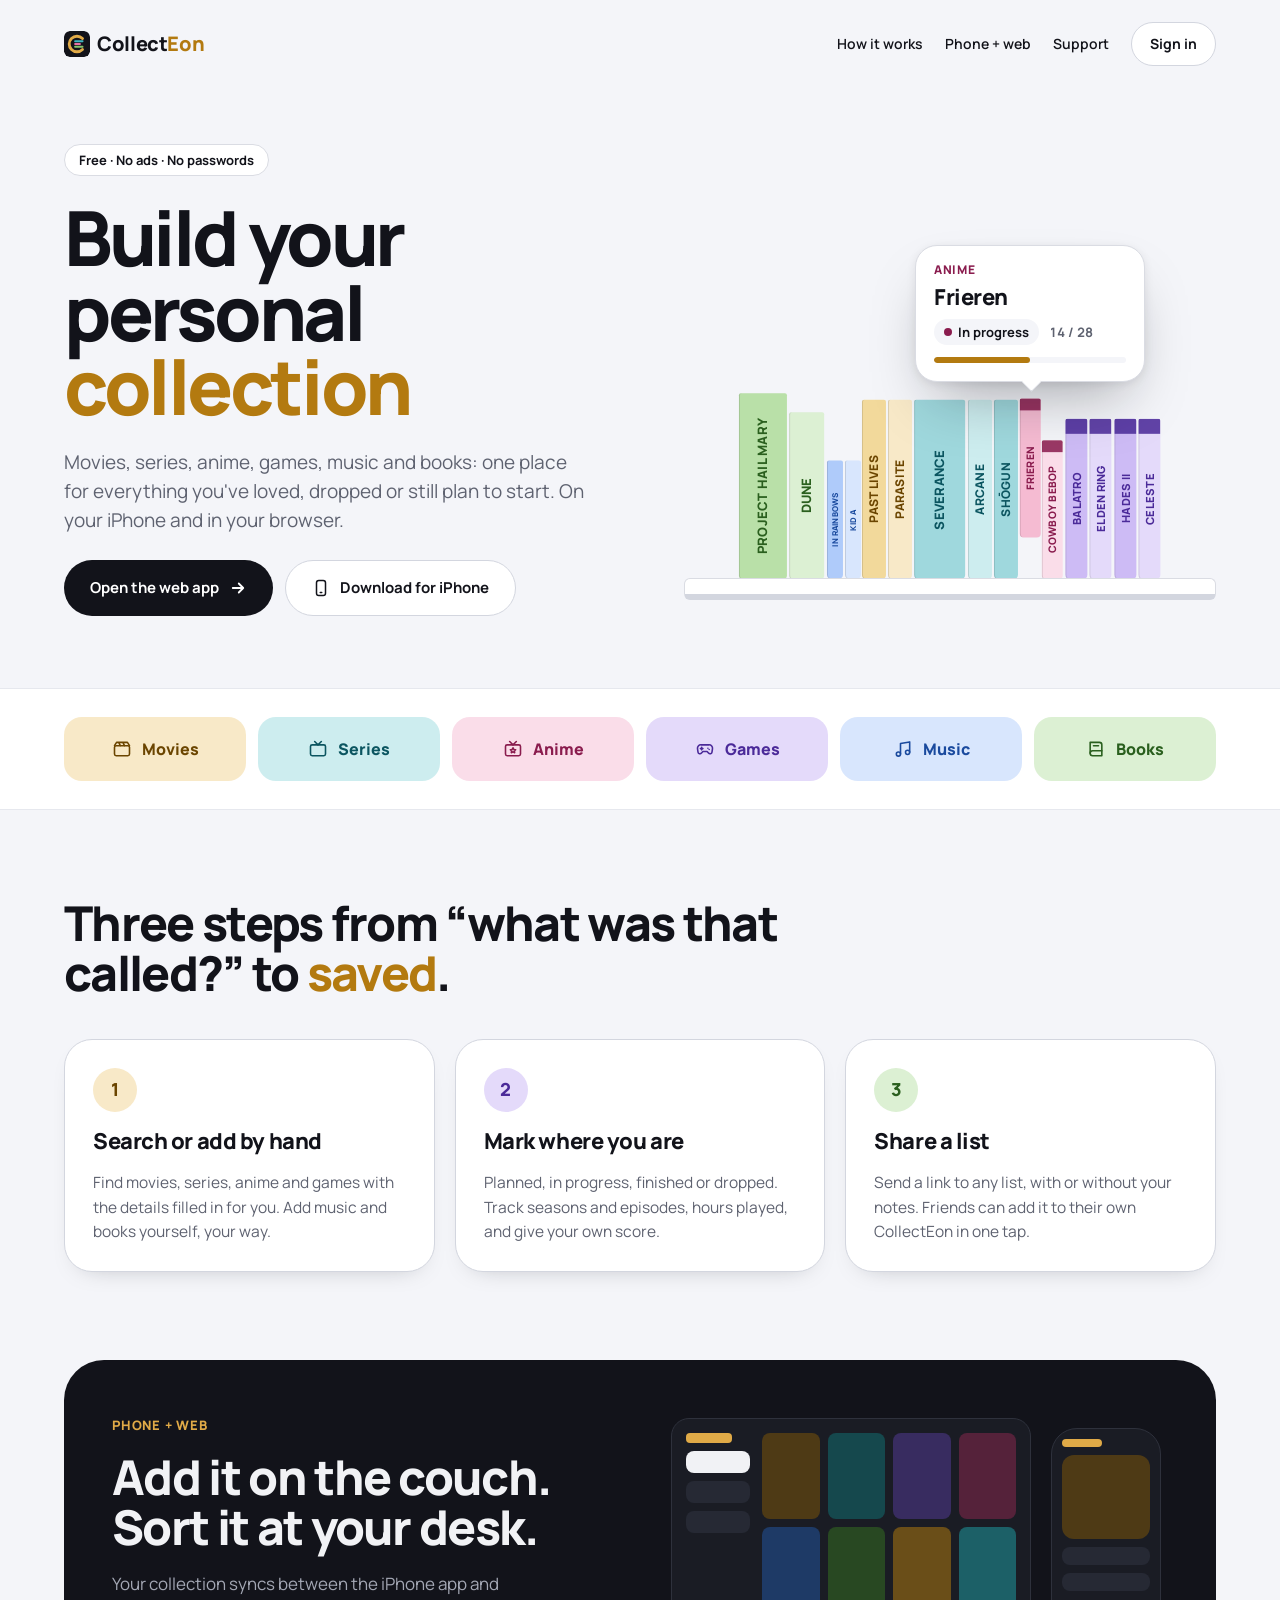
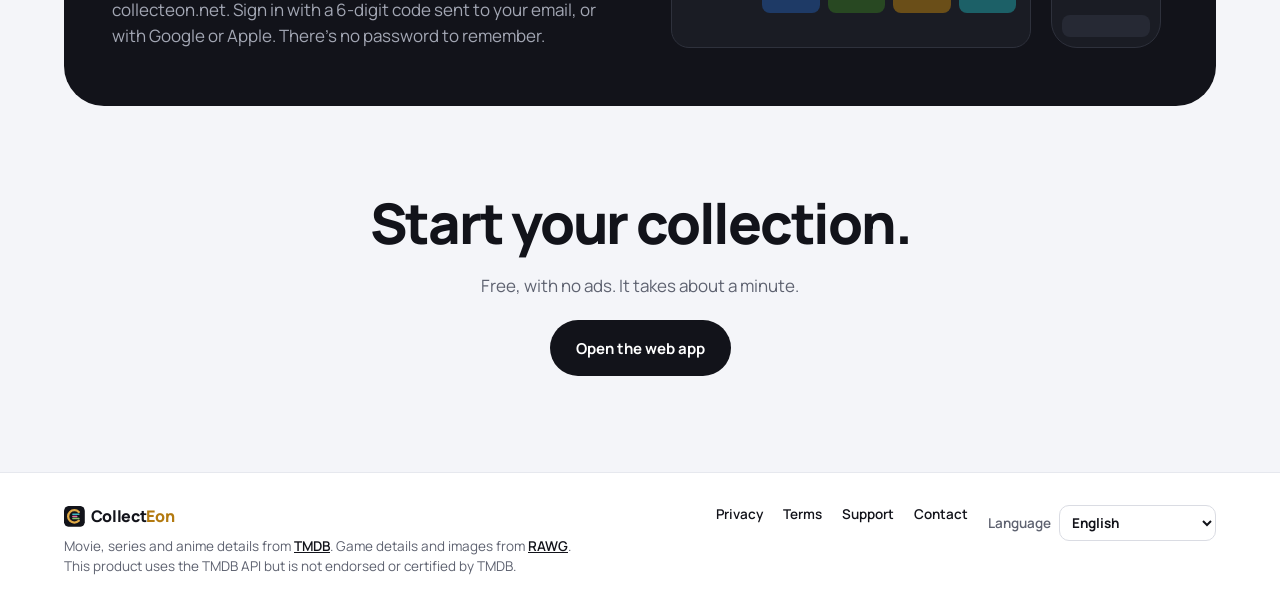
==== commit 63e56eeb: "Merge fix/iphone-released: the landing page links to the iPhone app on the App Store Co-Authored-By:" ====
--- a/index.html
+++ b/index.html
@@ -31,9 +31,8 @@
   }catch(e){}
 })();
 </script>
-<link rel="preconnect" href="https://fonts.googleapis.com">
-<link rel="preconnect" href="https://fonts.gstatic.com" crossorigin>
-<link href="https://fonts.googleapis.com/css2?family=Manrope:wght@400;500;600;700;800&display=swap" rel="stylesheet">
+<link rel="preload" href="/fonts/manrope-latin.woff2" as="font" type="font/woff2" crossorigin>
+<link rel="stylesheet" href="/fonts/manrope.css">
 <style>
 :root{
   --bg:#F4F5F9; --surface:#FFFFFF; --ink:#12131A; --muted:#5E6270; --line:#DADCE3; --edge:#D3D6DF; --tab-border:#E6E8EE;
@@ -84,7 +83,8 @@
 .btn:active{transform:scale(.97)}
 .btn svg{width:18px;height:18px;flex:0 0 auto}
 .btn-primary{background:var(--btn);color:var(--on-btn)}
-.btn-soon{background:var(--surface);border:1.5px solid var(--edge);color:var(--muted);cursor:default}
+.btn-store{background:var(--surface);border:1.5px solid var(--edge);color:var(--ink)}
+.btn-store:hover{border-color:var(--ink)}
 
 /* Hero */
 .hero{display:flex;flex-wrap:wrap;align-items:center;gap:48px;padding-top:56px;padding-bottom:72px}
@@ -201,8 +201,8 @@
       <div class="ctas">
         <a class="btn btn-primary" href="/app"><span data-t="Open the web app">Open the web app</span>
           <svg viewBox="0 0 24 24" fill="none" stroke="currentColor" stroke-width="2.4" stroke-linecap="round" stroke-linejoin="round" aria-hidden="true"><path d="M5 12h14M13 6l6 6-6 6"/></svg></a>
-        <span class="btn btn-soon">
-          <svg viewBox="0 0 24 24" fill="none" stroke="currentColor" stroke-width="2" stroke-linecap="round" stroke-linejoin="round" aria-hidden="true"><rect x="6" y="2" width="12" height="20" rx="3"/><path d="M11 18h2"/></svg><span data-t="Coming soon to iPhone">Coming soon to iPhone</span></span>
+        <a class="btn btn-store" href="https://apps.apple.com/app/collecteon/id6825424432" target="_blank" rel="noopener">
+          <svg viewBox="0 0 24 24" fill="none" stroke="currentColor" stroke-width="2" stroke-linecap="round" stroke-linejoin="round" aria-hidden="true"><rect x="6" y="2" width="12" height="20" rx="3"/><path d="M11 18h2"/></svg><span data-t="Download for iPhone">Download for iPhone</span></a>
       </div>
     </div>
     <div class="shelf" id="shelf" aria-hidden="true">
@@ -302,7 +302,7 @@
       "Free · No ads · No passwords": "Безкоштовно · Без реклами · Без паролів",
       "Build your personal <span>collection</span>": "Створіть свою особисту <span>колекцію</span>",
       "lead": "Фільми, серіали, аніме, ігри, музика й книжки: одне місце для всього, що ви полюбили, кинули чи тільки плануєте почати. На вашому iPhone і в браузері.",
-      "Open the web app": "Відкрити вебзастосунок", "Coming soon to iPhone": "Скоро на iPhone",
+      "Open the web app": "Відкрити вебзастосунок", "Download for iPhone": "Завантажити для iPhone",
       "BOOKS": "КНИЖКИ", "MUSIC": "МУЗИКА", "ANIME": "АНІМЕ", "GAMES": "ІГРИ", "SERIES": "СЕРІАЛИ", "MOVIES": "ФІЛЬМИ",
       "What you can collect": "Що можна збирати",
       "Planned": "Заплановано", "In progress": "У процесі", "Watched": "Переглянуто", "Completed": "Пройдено", "Dropped": "Покинуто",
@@ -329,7 +329,7 @@
       "Free · No ads · No passwords": "Gratuit · Sans pub · Sans mot de passe",
       "Build your personal <span>collection</span>": "Créez votre <span>propre collection</span>",
       "lead": "Films, séries, animés, jeux, musique et livres : un seul endroit pour tout ce que vous avez aimé, abandonné ou prévu de commencer. Sur votre iPhone et dans votre navigateur.",
-      "Open the web app": "Ouvrir l’app web", "Coming soon to iPhone": "Bientôt sur iPhone",
+      "Open the web app": "Ouvrir l’app web", "Download for iPhone": "Télécharger pour iPhone",
       "BOOKS": "LIVRES", "MUSIC": "MUSIQUE", "ANIME": "ANIMÉS", "GAMES": "JEUX", "SERIES": "SÉRIES", "MOVIES": "FILMS",
       "What you can collect": "Ce que vous pouvez collectionner",
       "Planned": "Prévu", "In progress": "En cours", "Watched": "Vu", "Completed": "Terminé", "Dropped": "Abandonné",
@@ -356,7 +356,7 @@
       "Free · No ads · No passwords": "Kostenlos · Keine Werbung · Keine Passwörter",
       "Build your personal <span>collection</span>": "Bau dir deine eigene <span>Sammlung</span>",
       "lead": "Filme, Serien, Animes, Spiele, Musik und Bücher: ein Ort für alles, was du geliebt, abgebrochen oder noch vor dir hast. Auf deinem iPhone und im Browser.",
-      "Open the web app": "Web-App öffnen", "Coming soon to iPhone": "Bald für iPhone",
+      "Open the web app": "Web-App öffnen", "Download for iPhone": "Für iPhone laden",
       "BOOKS": "BÜCHER", "MUSIC": "MUSIK", "ANIME": "ANIME", "GAMES": "SPIELE", "SERIES": "SERIEN", "MOVIES": "FILME",
       "What you can collect": "Was du sammeln kannst",
       "Planned": "Geplant", "In progress": "In Arbeit", "Watched": "Gesehen", "Completed": "Durchgespielt", "Dropped": "Abgebrochen",
@@ -383,7 +383,7 @@
       "Free · No ads · No passwords": "Grátis · Sem anúncios · Sem senhas",
       "Build your personal <span>collection</span>": "Monte sua <span>própria coleção</span>",
       "lead": "Filmes, séries, animes, jogos, música e livros: um só lugar para tudo o que você amou, largou ou ainda pretende começar. No seu iPhone e no navegador.",
-      "Open the web app": "Abrir o app web", "Coming soon to iPhone": "Em breve no iPhone",
+      "Open the web app": "Abrir o app web", "Download for iPhone": "Baixar para iPhone",
       "BOOKS": "LIVROS", "MUSIC": "MÚSICA", "ANIME": "ANIMES", "GAMES": "JOGOS", "SERIES": "SÉRIES", "MOVIES": "FILMES",
       "What you can collect": "O que você pode colecionar",
       "Planned": "Planejado", "In progress": "Em andamento", "Watched": "Assistido", "Completed": "Concluído", "Dropped": "Abandonado",
@@ -410,7 +410,7 @@
       "Free · No ads · No passwords": "Gratis · Sin anuncios · Sin contraseñas",
       "Build your personal <span>collection</span>": "Crea tu <span>propia colección</span>",
       "lead": "Películas, series, anime, juegos, música y libros: un solo lugar para todo lo que te encantó, dejaste a medias o aún quieres empezar. En tu iPhone y en tu navegador.",
-      "Open the web app": "Abrir la app web", "Coming soon to iPhone": "Muy pronto en iPhone",
+      "Open the web app": "Abrir la app web", "Download for iPhone": "Descargar para iPhone",
       "BOOKS": "LIBROS", "MUSIC": "MÚSICA", "ANIME": "ANIME", "GAMES": "JUEGOS", "SERIES": "SERIES", "MOVIES": "PELÍCULAS",
       "What you can collect": "Qué puedes coleccionar",
       "Planned": "Pendiente", "In progress": "En curso", "Watched": "Visto", "Completed": "Completado", "Dropped": "Abandonado",
--- a/fonts/manrope.css
+++ b/fonts/manrope.css
@@ -0,0 +1,33 @@
+/* Manrope (SIL Open Font License), served from collecteon.net instead of Google Fonts */
+@font-face {
+  font-family: 'Manrope';
+  font-style: normal;
+  font-weight: 400 800;
+  font-display: swap;
+  src: url('/fonts/manrope-cyrillic-ext.woff2') format('woff2');
+  unicode-range: U+0460-052F, U+1C80-1C8A, U+20B4, U+2DE0-2DFF, U+A640-A69F, U+FE2E-FE2F;
+}
+@font-face {
+  font-family: 'Manrope';
+  font-style: normal;
+  font-weight: 400 800;
+  font-display: swap;
+  src: url('/fonts/manrope-cyrillic.woff2') format('woff2');
+  unicode-range: U+0301, U+0400-045F, U+0490-0491, U+04B0-04B1, U+2116;
+}
+@font-face {
+  font-family: 'Manrope';
+  font-style: normal;
+  font-weight: 400 800;
+  font-display: swap;
+  src: url('/fonts/manrope-latin-ext.woff2') format('woff2');
+  unicode-range: U+0100-02BA, U+02BD-02C5, U+02C7-02CC, U+02CE-02D7, U+02DD-02FF, U+0304, U+0308, U+0329, U+1D00-1DBF, U+1E00-1E9F, U+1EF2-1EFF, U+2020, U+20A0-20AB, U+20AD-20C4, U+2113, U+2C60-2C7F, U+A720-A7FF;
+}
+@font-face {
+  font-family: 'Manrope';
+  font-style: normal;
+  font-weight: 400 800;
+  font-display: swap;
+  src: url('/fonts/manrope-latin.woff2') format('woff2');
+  unicode-range: U+0000-00FF, U+0131, U+0152-0153, U+02BB-02BC, U+02C6, U+02DA, U+02DC, U+0304, U+0308, U+0329, U+2000-206F, U+20AC, U+2122, U+2191, U+2193, U+2212, U+2215, U+FEFF, U+FFFD;
+}
